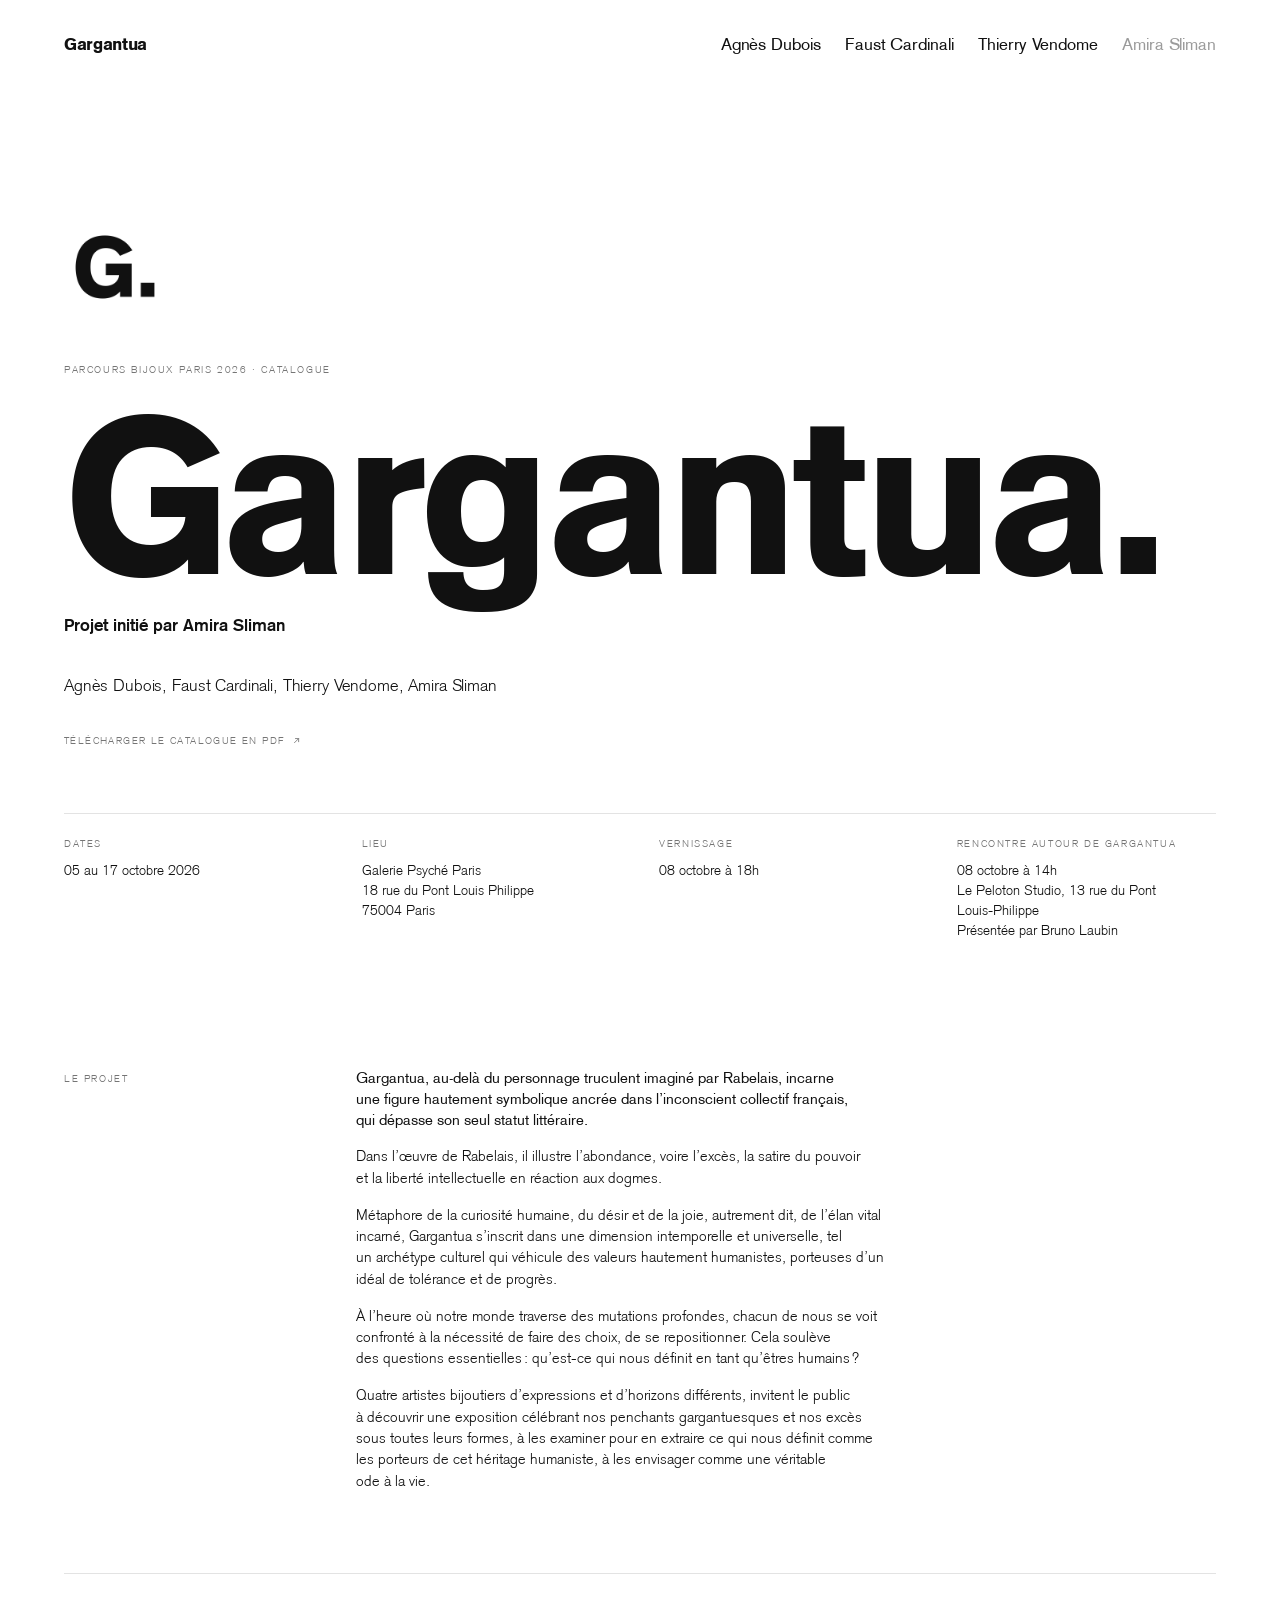
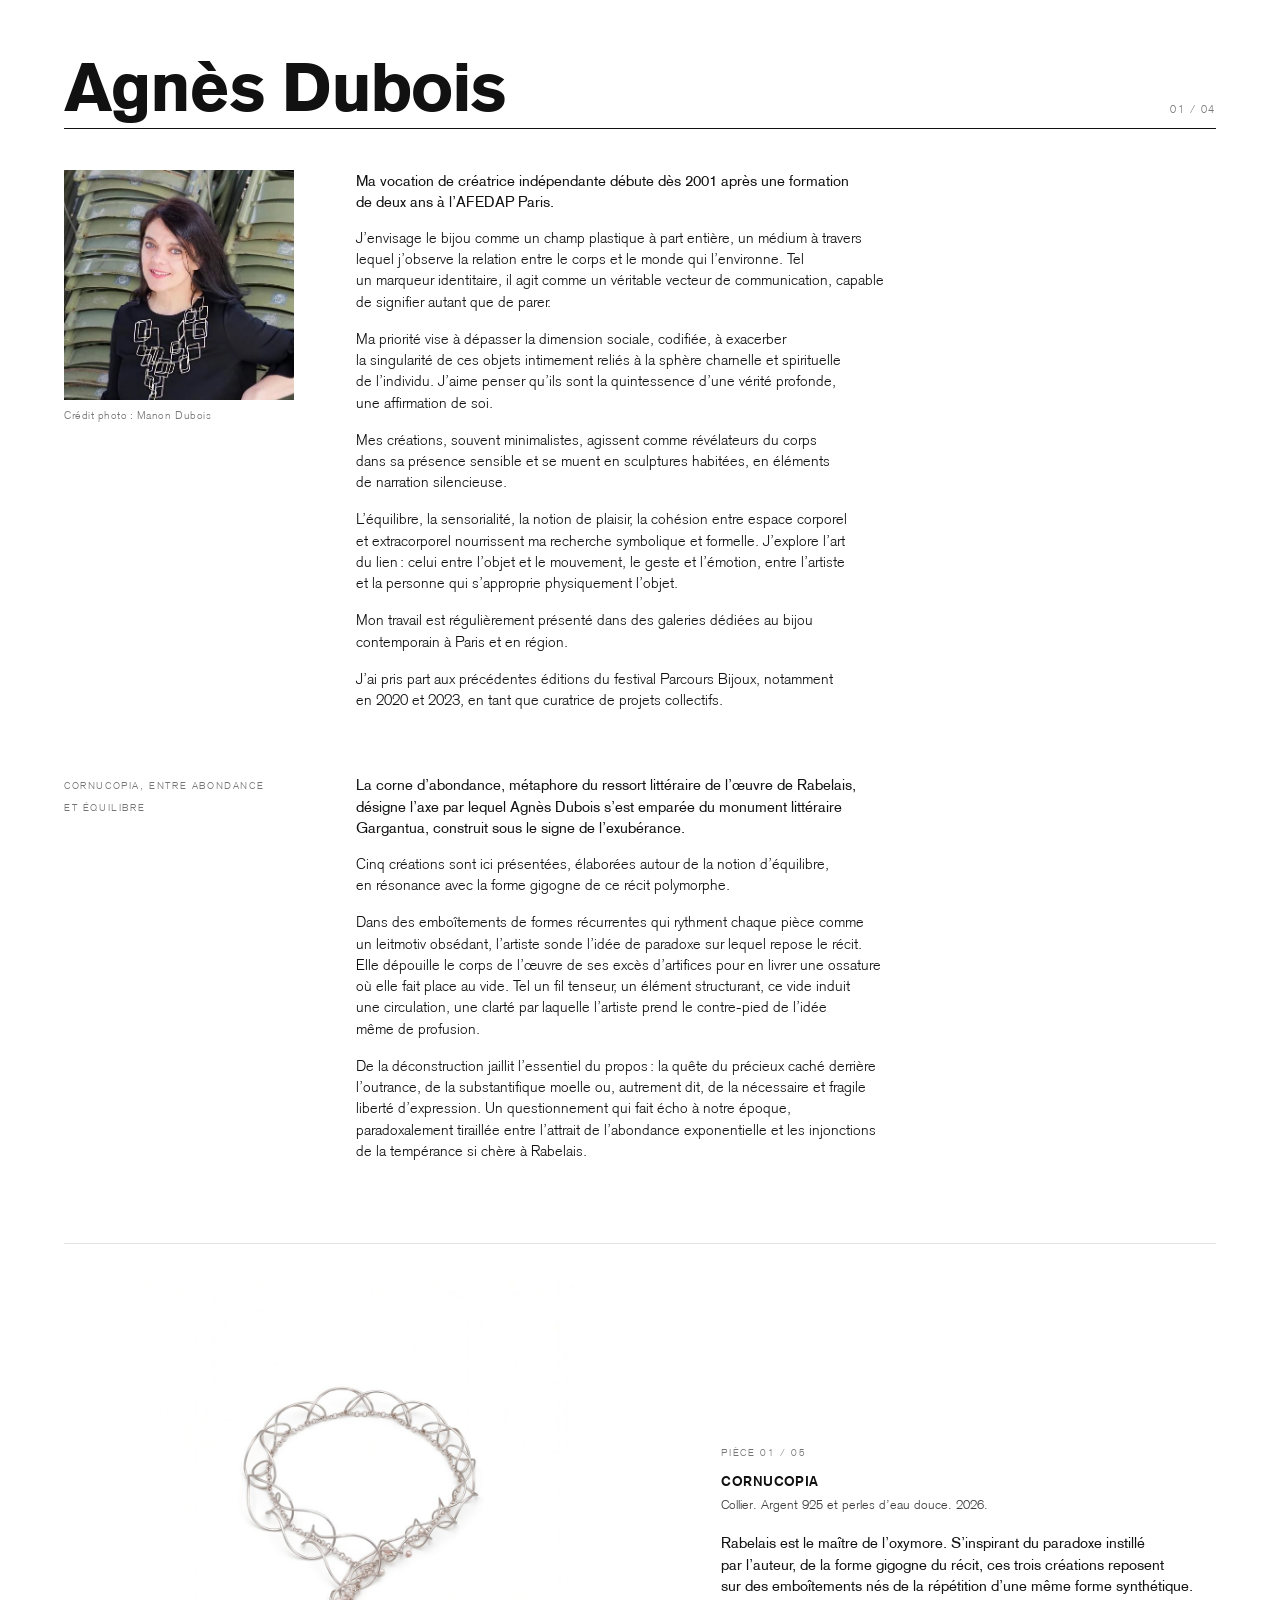
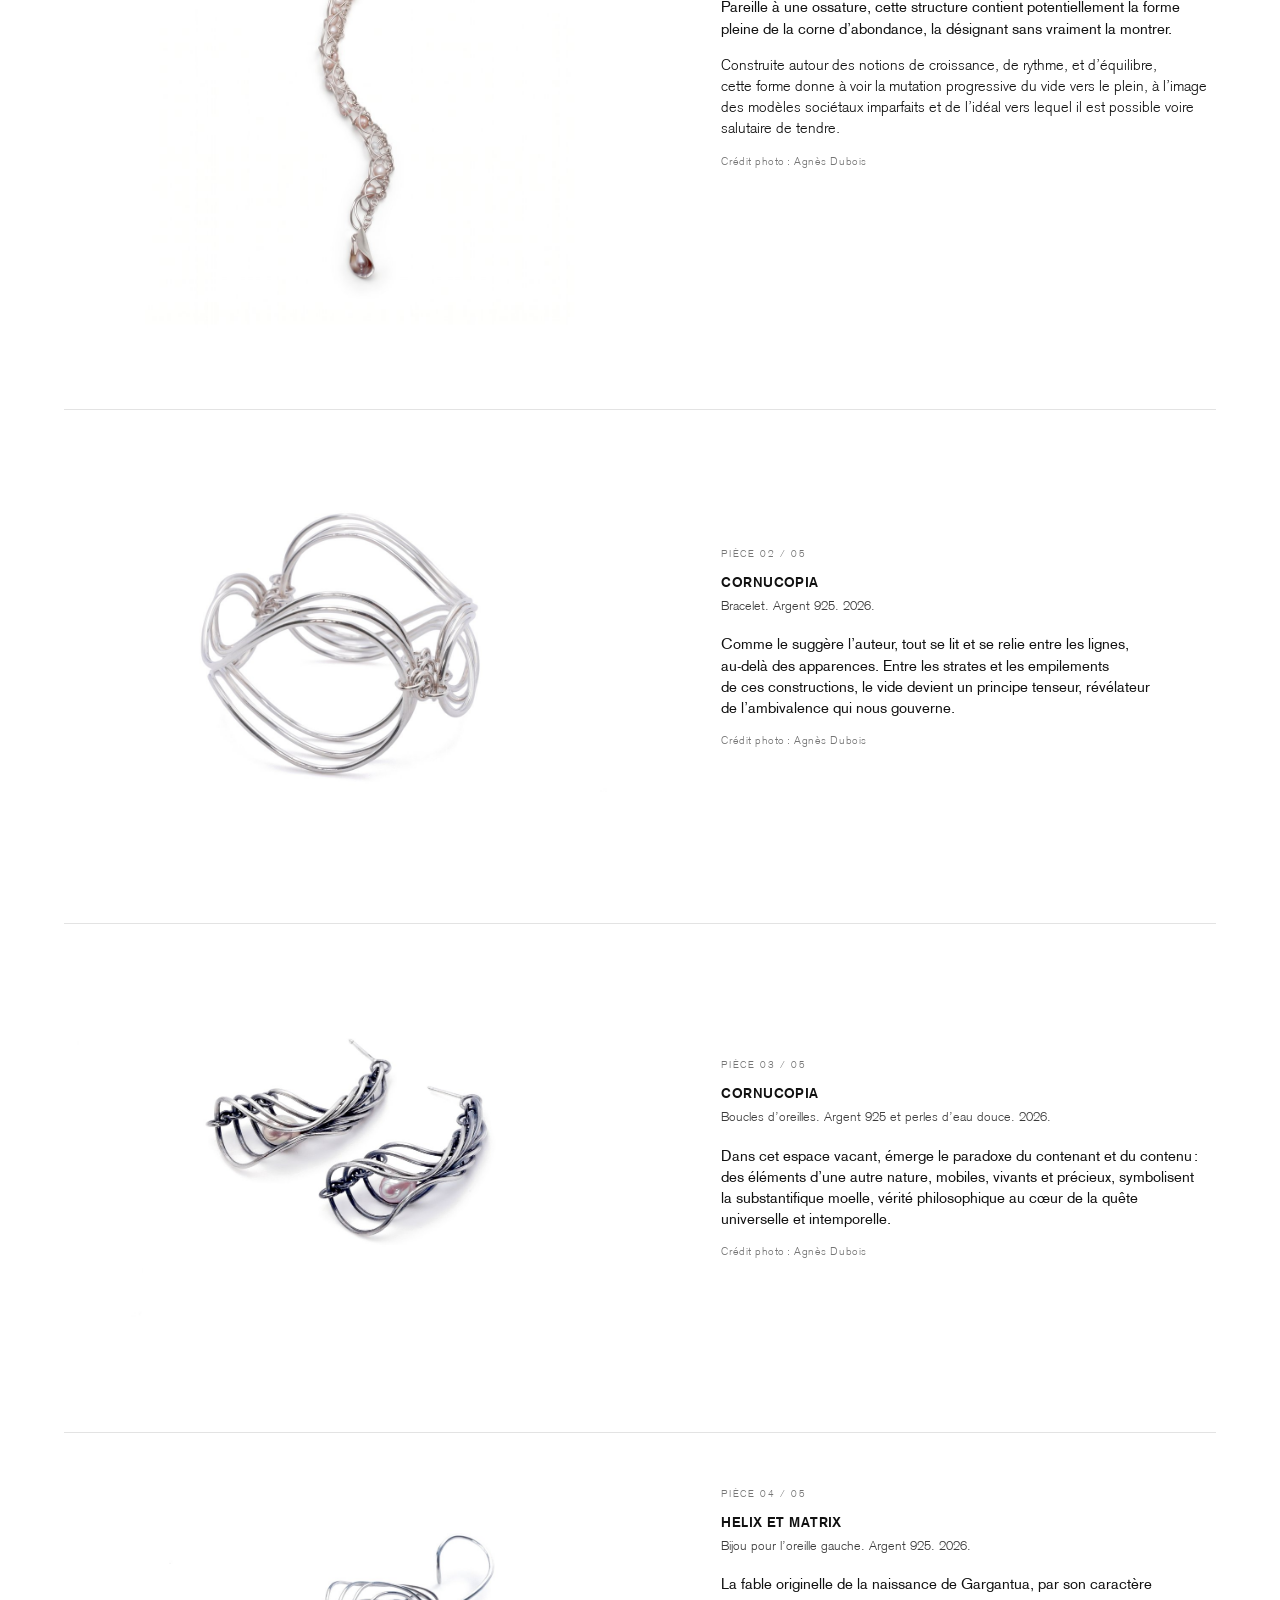
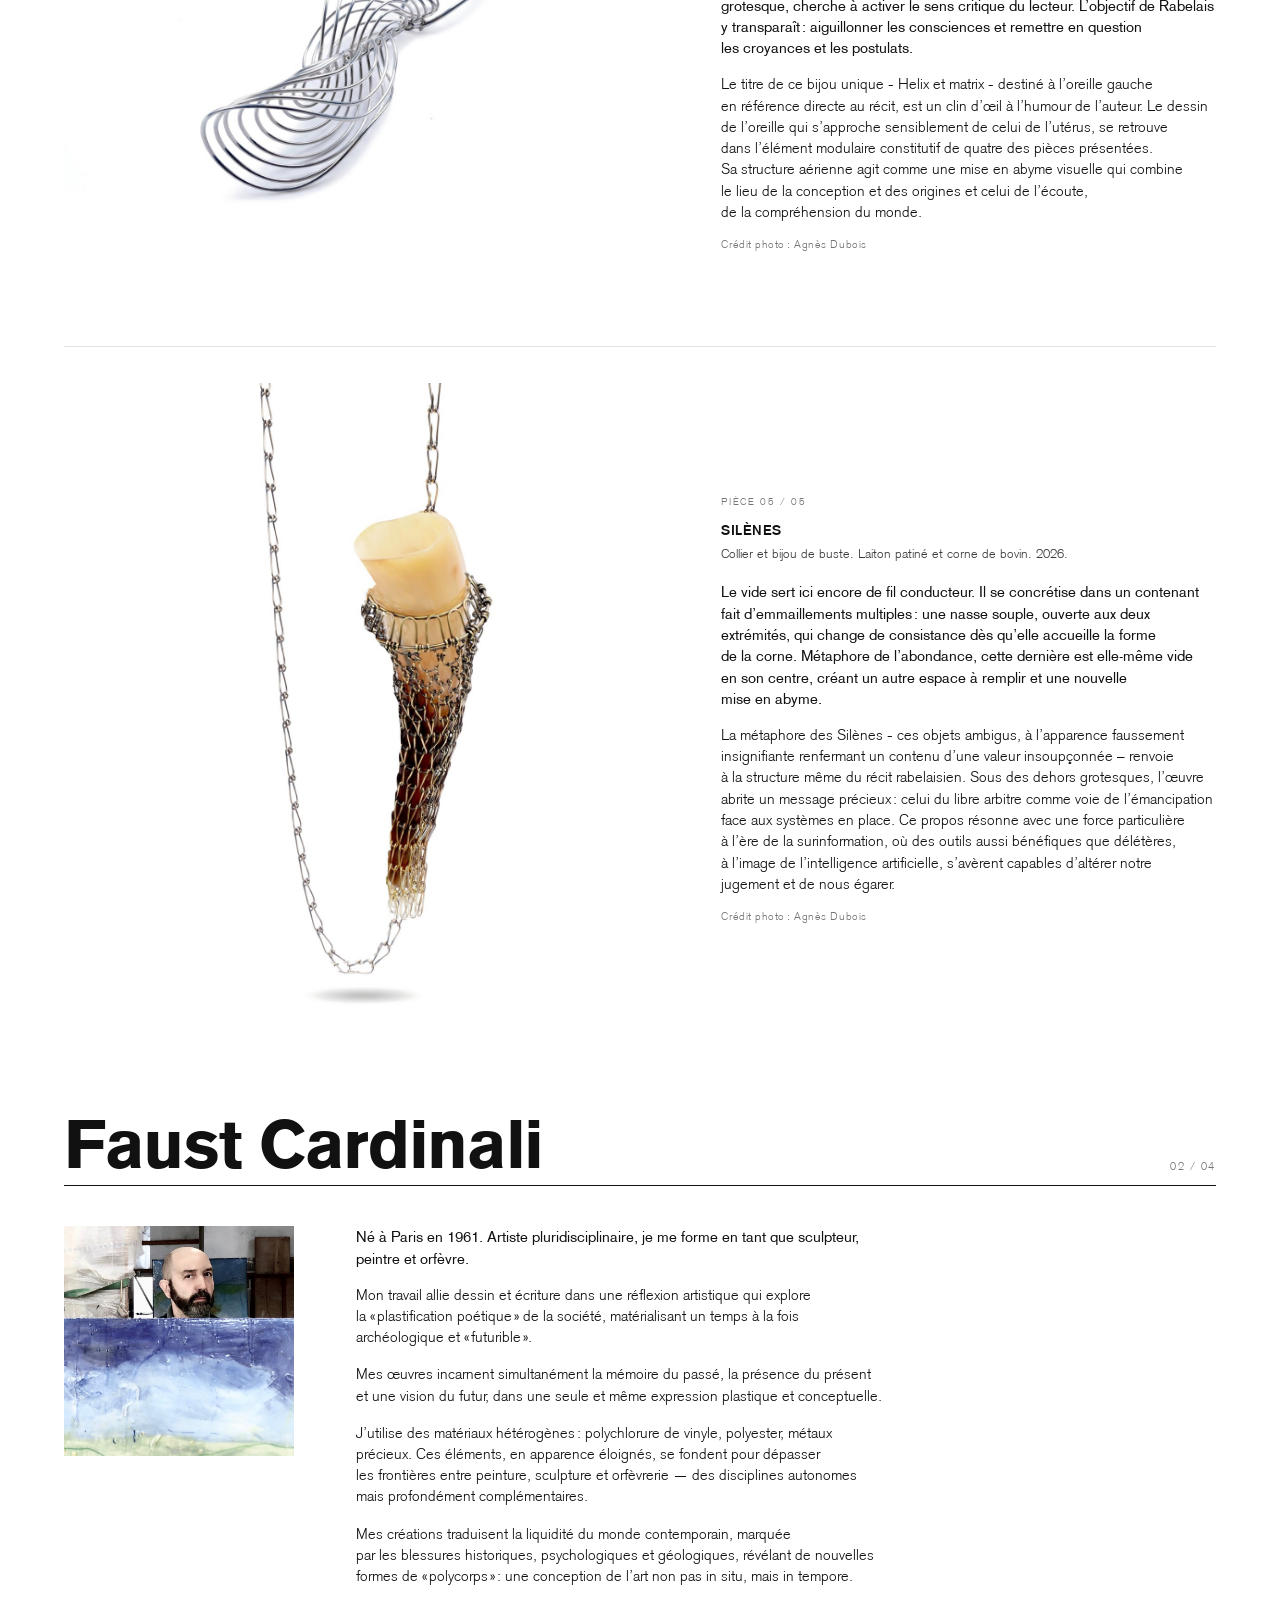
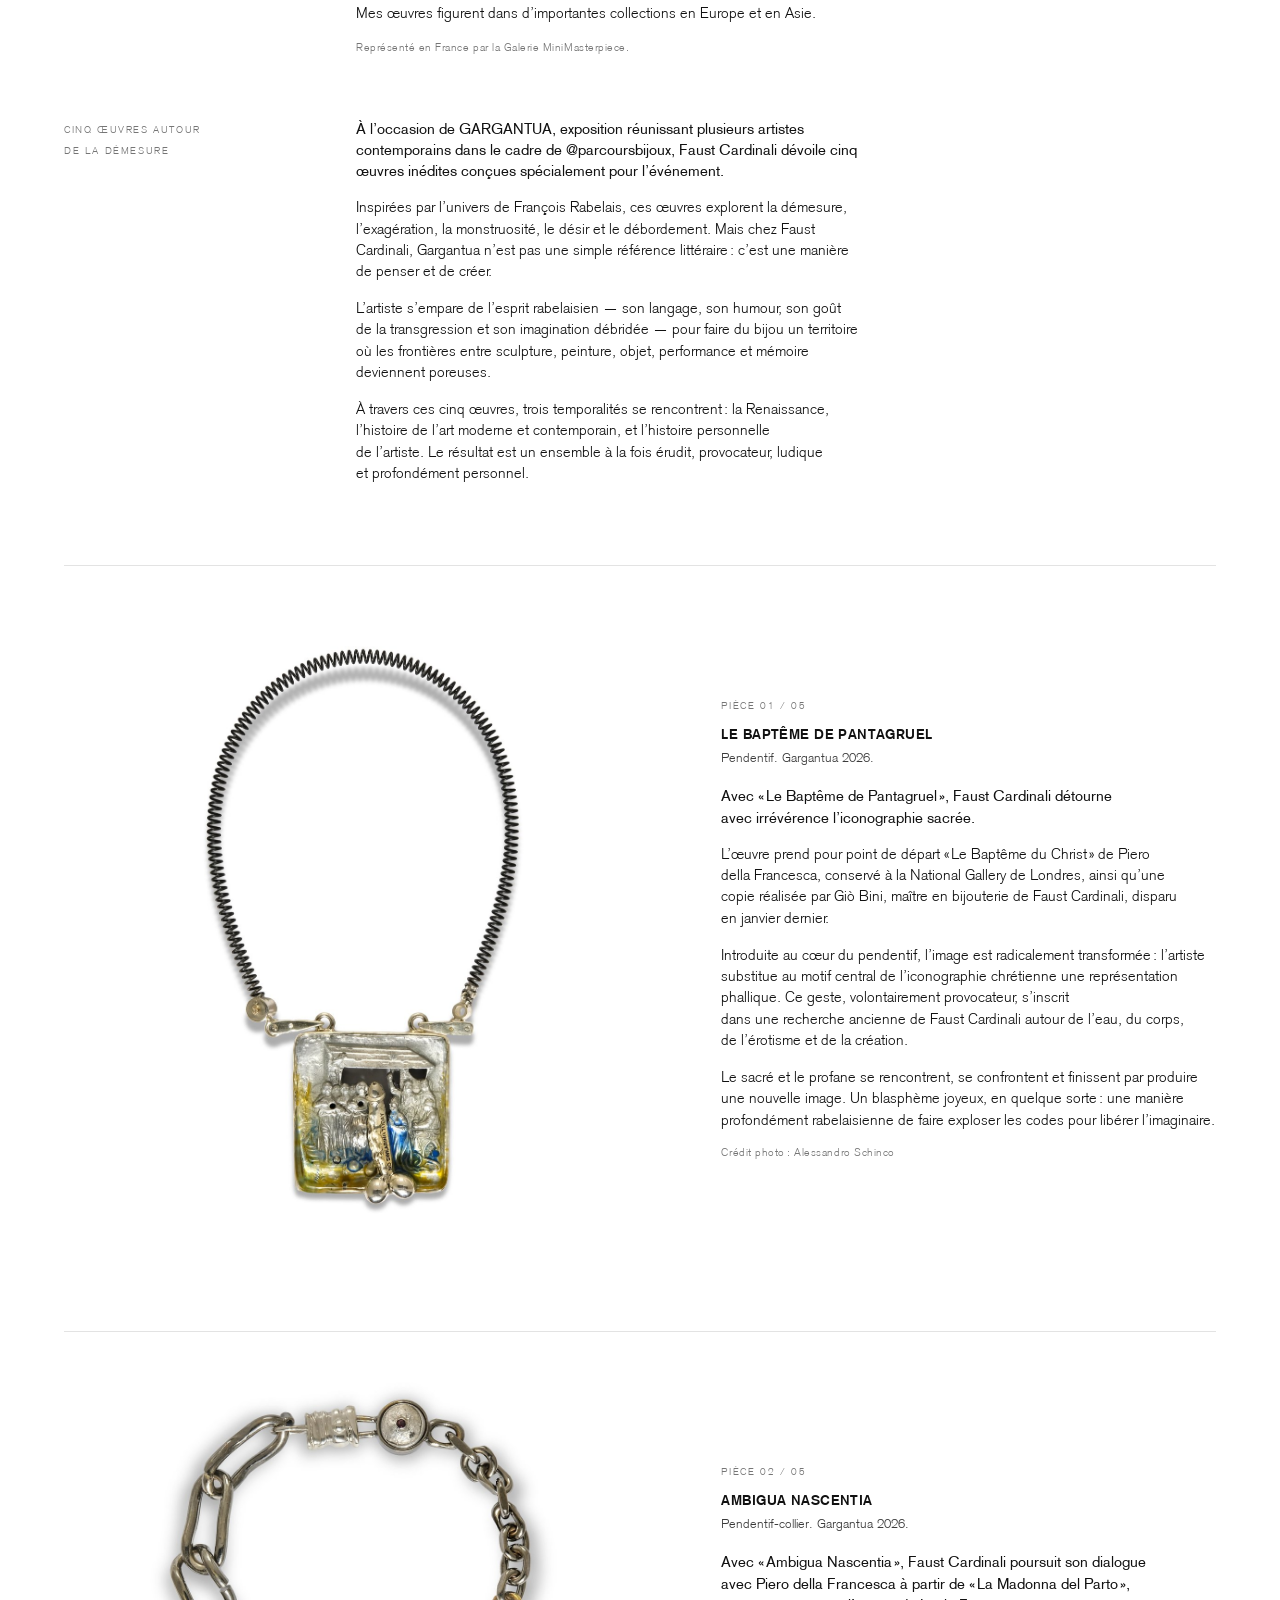
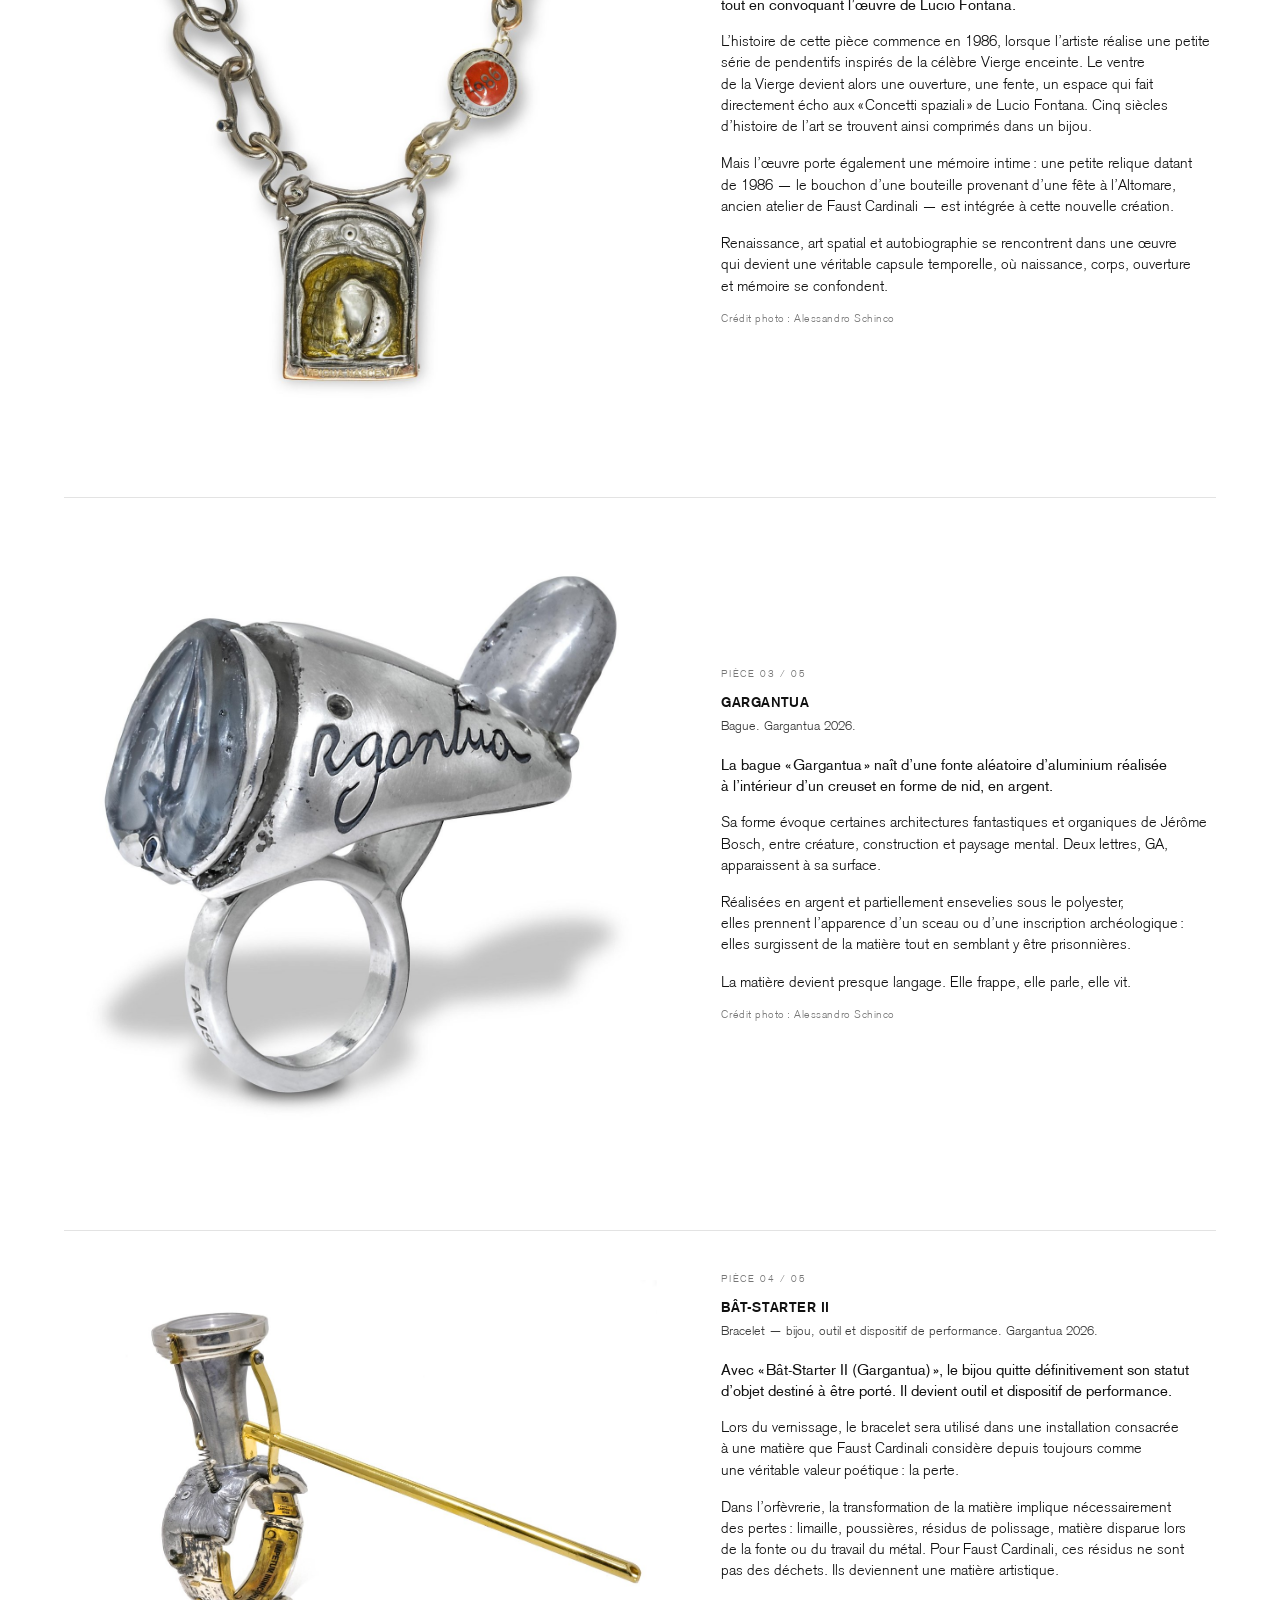
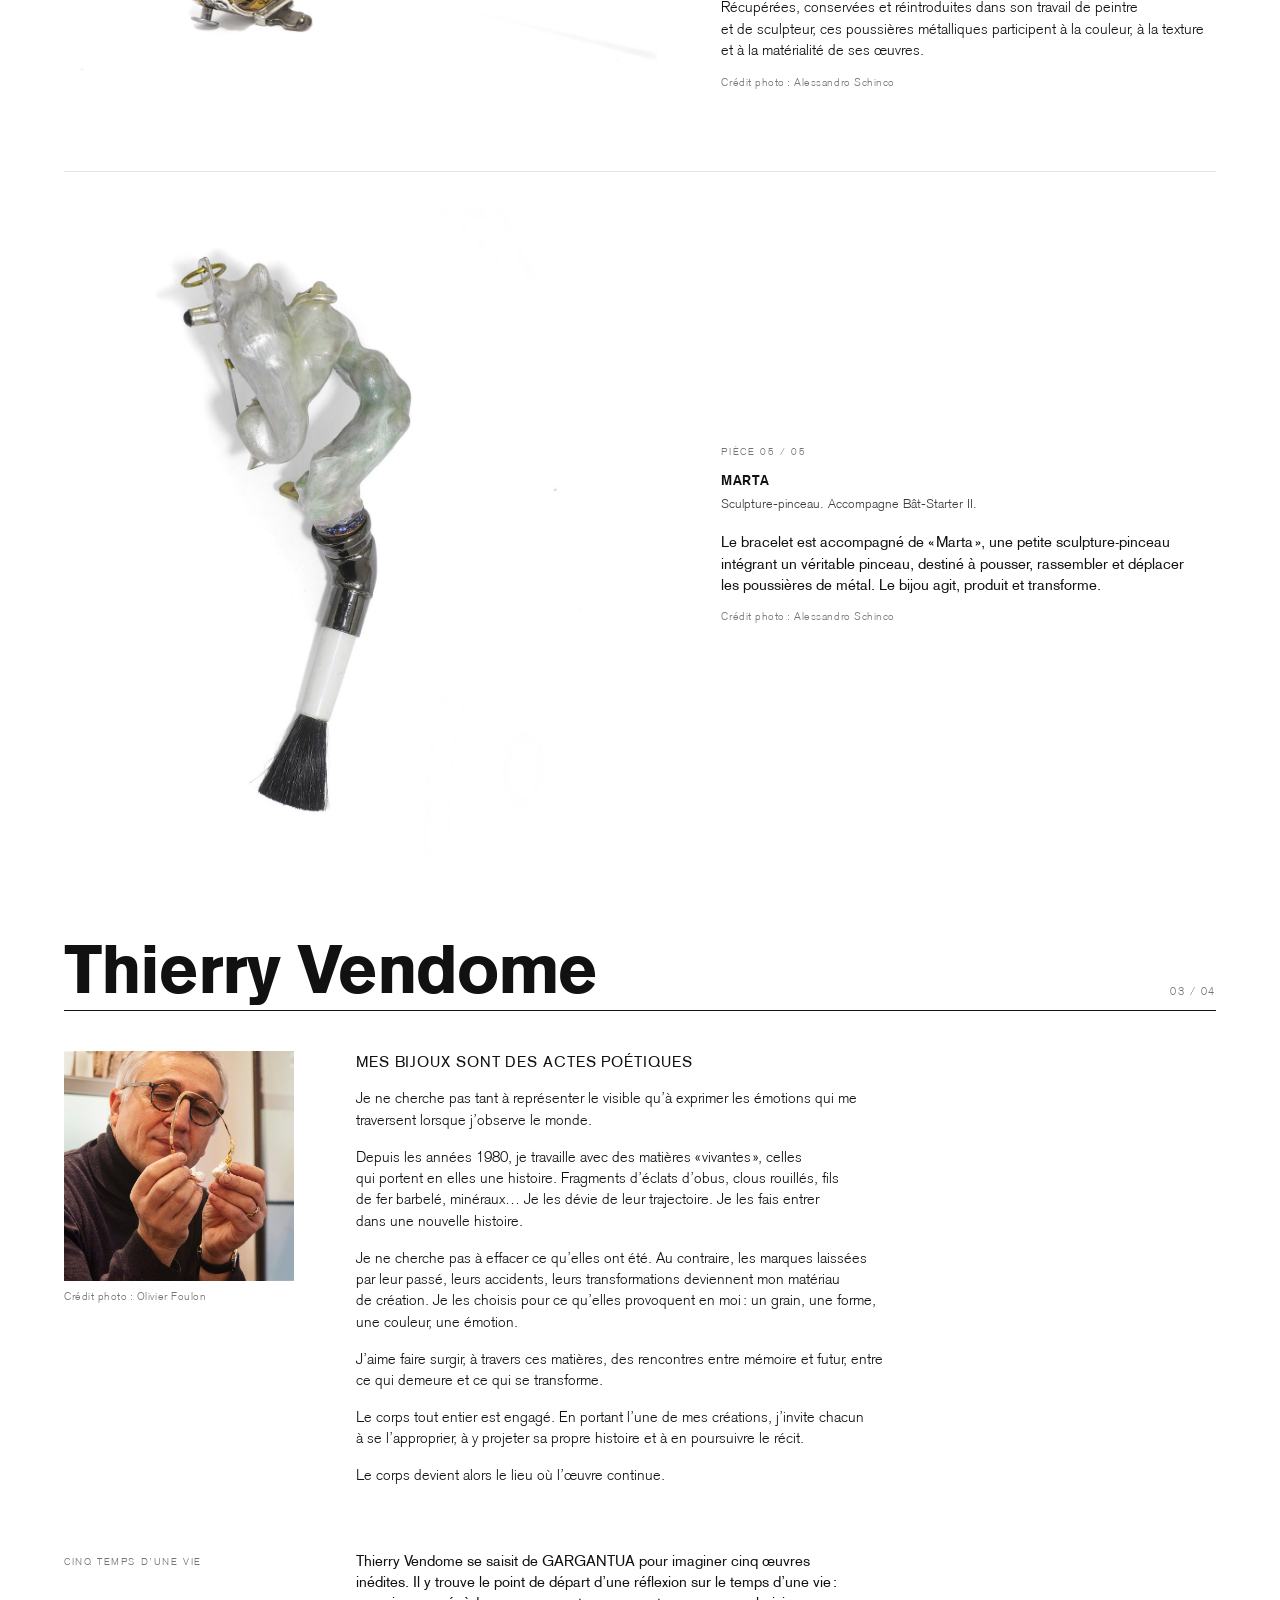
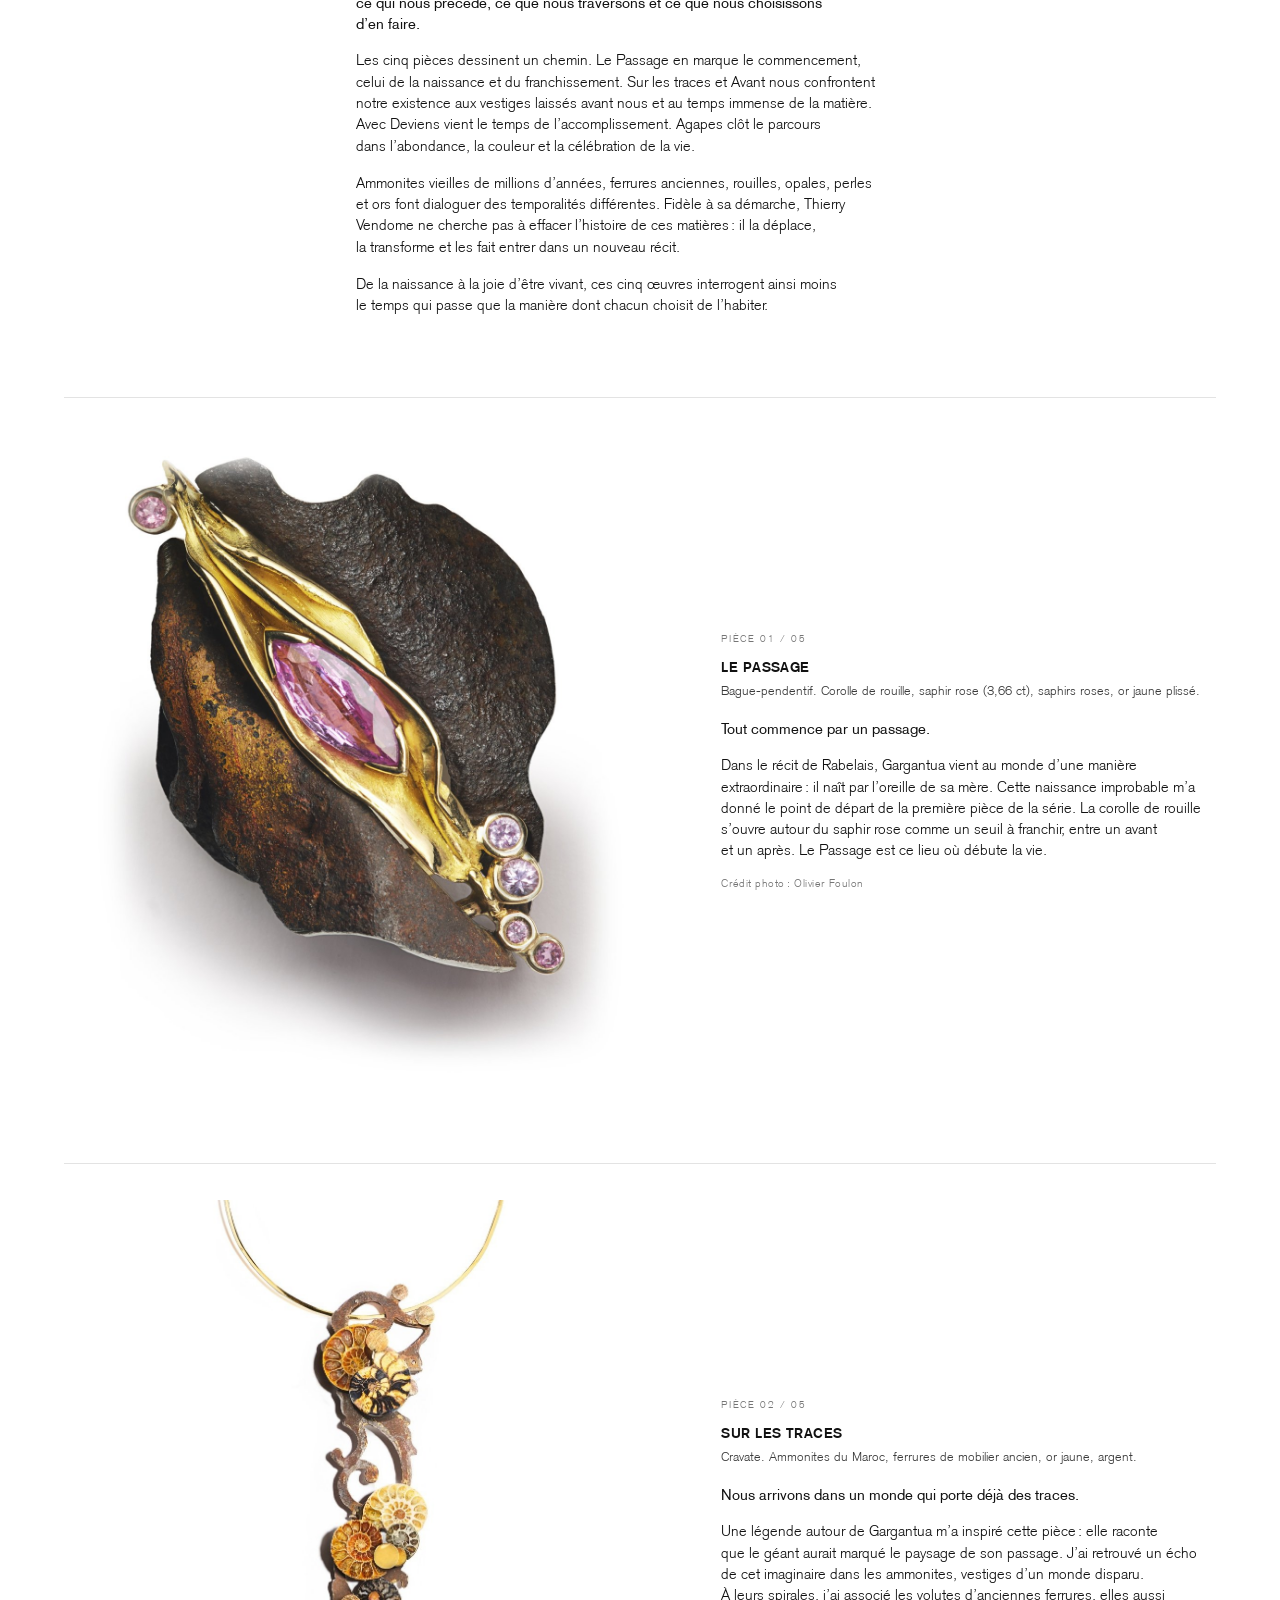
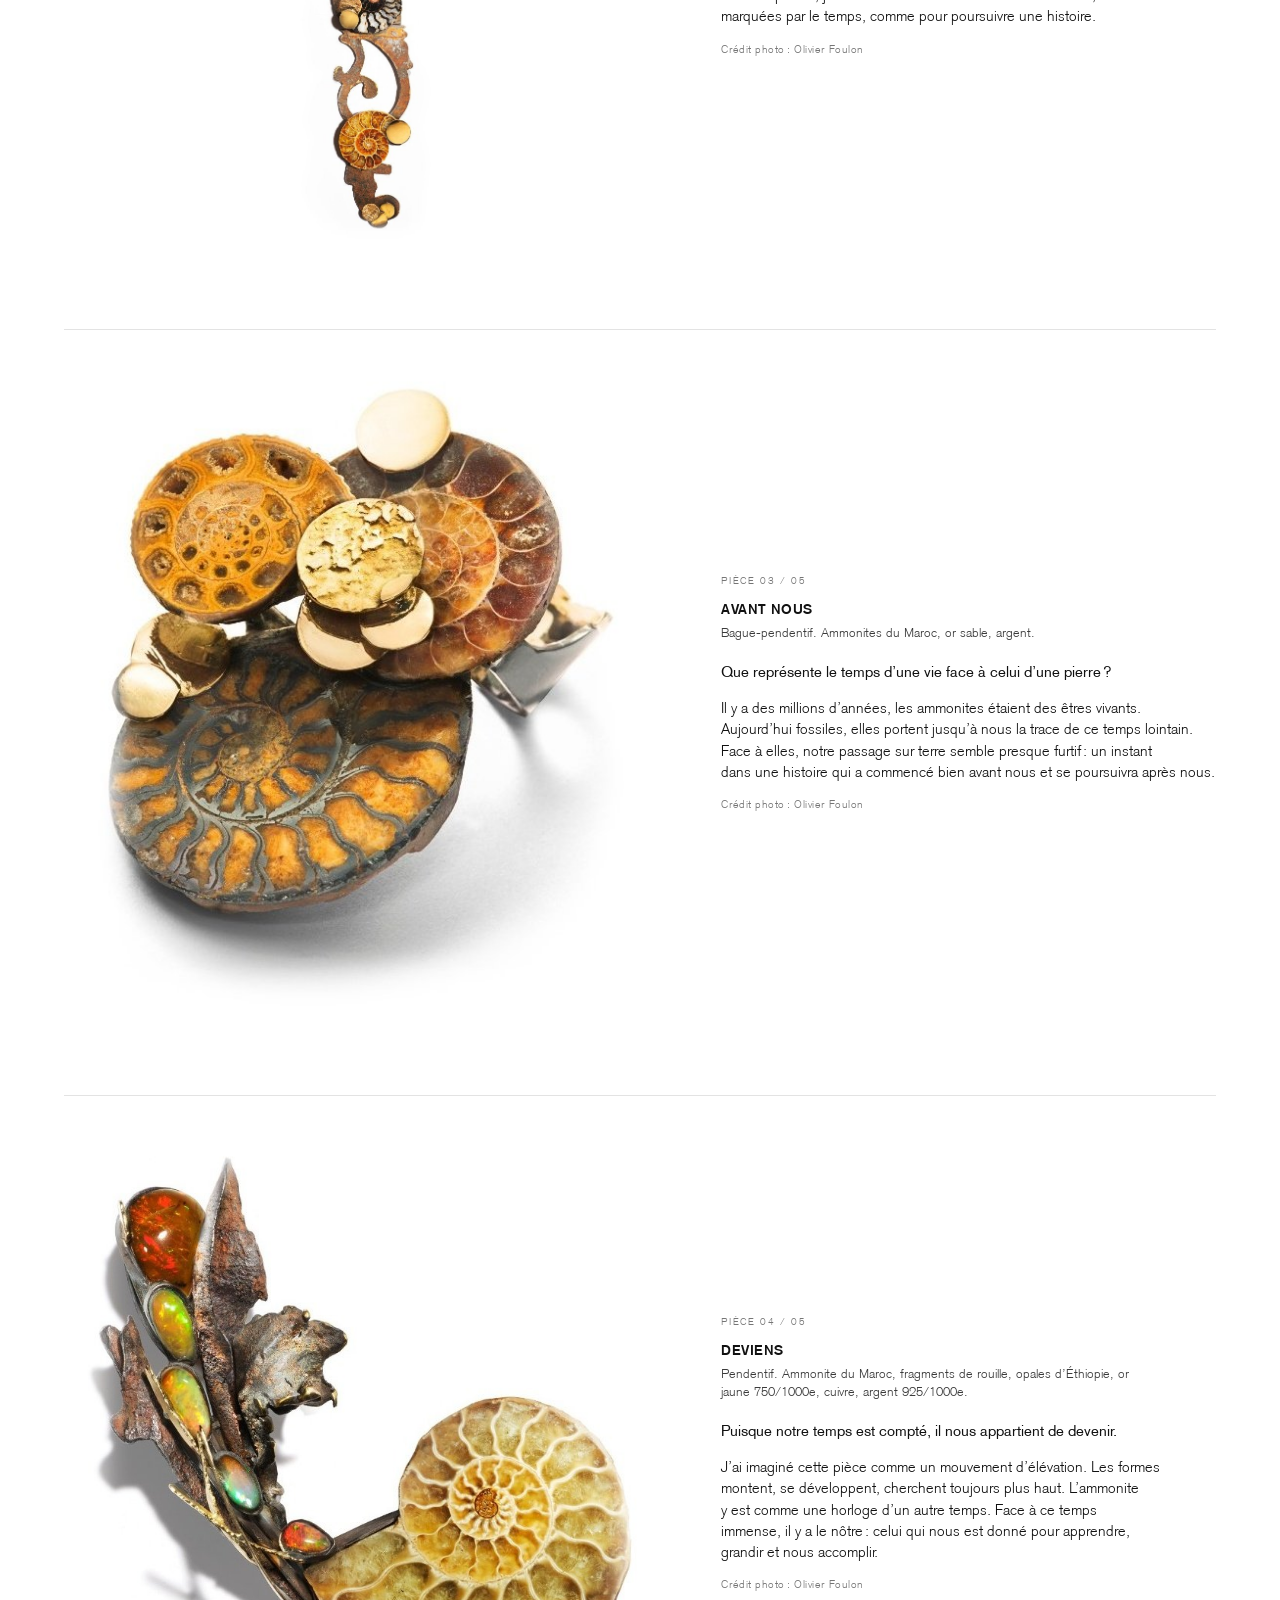
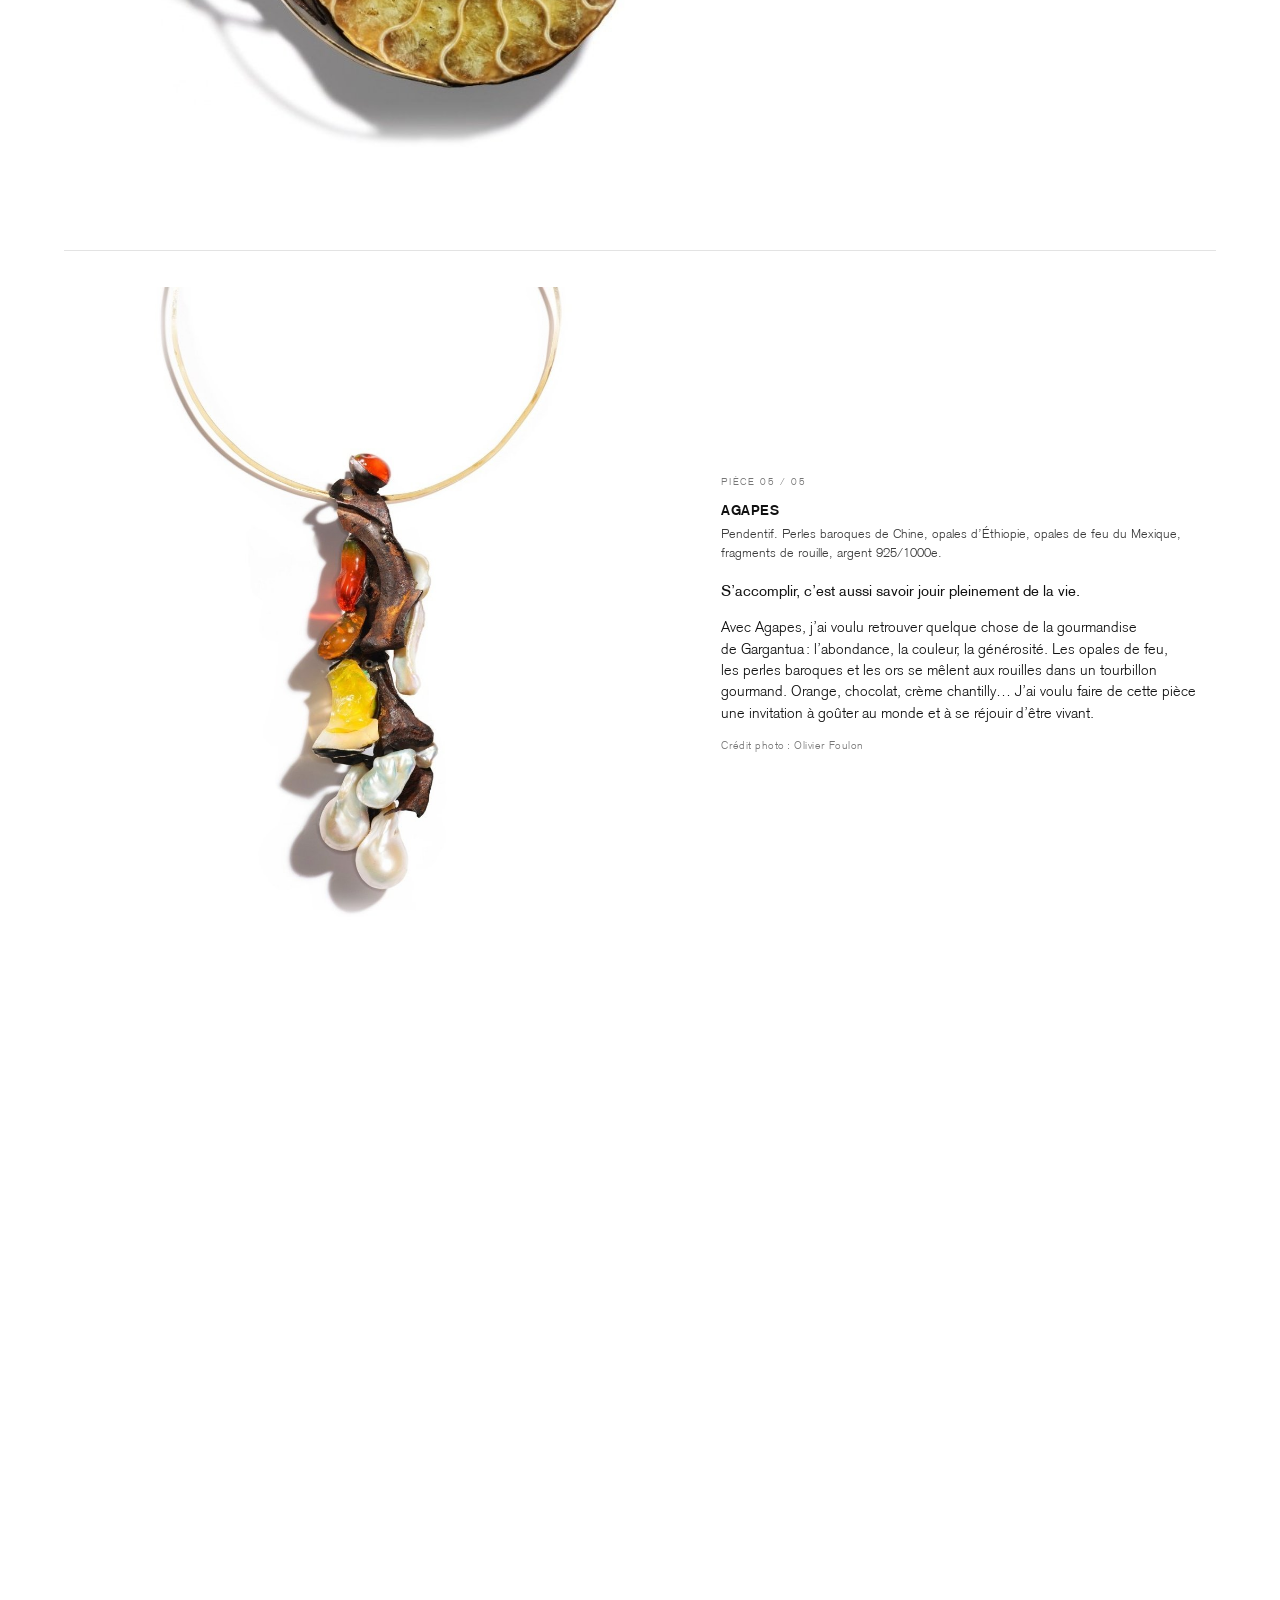
==== catalogue.html @ 9f418f47 "Catalogue en page web (catalogue.html), mêmes textes et pièces que le PDF Co-Authored-By: Claude Fab" ====
<!doctype html>
<html lang="fr">
<head>
<meta charset="utf-8">
<meta name="viewport" content="width=device-width,initial-scale=1,viewport-fit=cover">
<title>Gargantua · Catalogue</title>
<meta name="description" content="Gargantua. Une proposition pour le Parcours Bijoux 2026, projet initié par Amira Sliman. Agnès Dubois, Faust Cardinali, Thierry Vendome, Amira Sliman. Galerie Psyché Paris, 5 au 17 octobre 2026.">
<meta name="theme-color" content="#ffffff">
<meta property="og:type" content="website">
<meta property="og:title" content="Gargantua · Catalogue">
<meta property="og:description" content="Vous êtes invité(e)s. Agnès Dubois, Faust Cardinali, Thierry Vendome, Amira Sliman. Galerie Psyché Paris, 05 au 17 octobre 2026. Vernissage le 08 octobre à 18h.">
<meta property="og:locale" content="fr_FR">
<meta property="og:url" content="https://gargantua-paris.github.io/catalogue.html">
<meta property="og:image" content="https://gargantua-paris.github.io/images/affiche/affiche_gargantua.jpg?v=20260930">
<meta property="og:image:width" content="1080">
<meta property="og:image:height" content="1350">
<link rel="icon" type="image/png" sizes="32x32" href="favicon-32.png">
<link rel="icon" type="image/png" sizes="512x512" href="favicon-512.png">
<link rel="apple-touch-icon" href="favicon-180.png">
<link rel="stylesheet" href="style.css?v=20261001b">
<script type="application/ld+json">
{"@context":"https://schema.org","@type":"ExhibitionEvent","name":"Gargantua",
"description":"Exposition de bijou contemporain, Parcours Bijoux Paris 2026. Projet initié par Amira Sliman. Agnès Dubois, Faust Cardinali, Thierry Vendome, Amira Sliman.",
"startDate":"2026-10-05","endDate":"2026-10-17",
"eventStatus":"https://schema.org/EventScheduled","eventAttendanceMode":"https://schema.org/OfflineEventAttendanceMode",
"location":{"@type":"Place","name":"Galerie Psyché Paris","address":{"@type":"PostalAddress","streetAddress":"18 rue du Pont Louis Philippe","postalCode":"75004","addressLocality":"Paris","addressCountry":"FR"}},
"performer":[{"@type":"Person","name":"Agnès Dubois"},{"@type":"Person","name":"Faust Cardinali"},{"@type":"Person","name":"Thierry Vendome"},{"@type":"Person","name":"Amira Sliman"}],
"organizer":{"@type":"Organization","name":"d’un bijou à l’autre"},
"superEvent":{"@type":"Event","name":"Parcours Bijoux Paris 2026","startDate":"2026-10-01","endDate":"2026-10-31","url":"https://www.parcoursbijoux.com"},
"subEvent":[
 {"@type":"Event","name":"Vernissage de Gargantua","startDate":"2026-10-08T18:00:00+02:00","location":{"@type":"Place","name":"Galerie Psyché Paris","address":"18 rue du Pont Louis Philippe, 75004 Paris"}},
 {"@type":"Event","name":"Rencontre autour de Gargantua","startDate":"2026-10-08T14:00:00+02:00","location":{"@type":"Place","name":"Le Peloton Studio","address":"13 rue du Pont Louis-Philippe, 75004 Paris"}}]}
</script>
<style>
.oeuvre{display:grid;grid-template-columns:minmax(0,1fr);gap:22px;margin-top:clamp(56px,9vh,120px);padding-top:clamp(28px,4vh,48px);border-top:1px solid var(--line)}
.oeuvre .piece__im{align-items:center}.oeuvre .piece__im img{max-height:72vh}
.oeuvre__t h3{font-weight:700;font-size:clamp(14px,1.1vw,16px);letter-spacing:.03em;text-transform:uppercase;margin-top:10px}
.oeuvre__t .mat{margin-top:4px;color:var(--soft);font-size:clamp(13px,1vw,15px)}
.oeuvre__t .prose{margin-top:18px}.oeuvre__t .credit{margin-top:14px}
.pdf{display:inline-block;margin-top:clamp(26px,4vh,52px)}
@media(min-width:900px){.oeuvre{grid-template-columns:minmax(0,6fr) minmax(0,5fr);gap:clamp(32px,5vw,96px);align-items:center}}
</style>
</head>
<body>
<script>document.documentElement.classList.add('js')</script>

<header class="bar">
 <a class="bar__b" href="#top">Gargantua</a>
 <nav class="bar__n"><a href="#agnes-dubois"><span class="fn">Agnès </span>Dubois</a><a href="#faust-cardinali"><span class="fn">Faust </span>Cardinali</a><a href="#thierry-vendome"><span class="fn">Thierry </span>Vendome</a><a href="#amira-sliman"><span class="fn">Amira </span>Sliman</a></nav>
</header>
<div class="fil" aria-hidden="true">
 <a class="fil__b" href="#top">Gargantua</a>
 <nav class="fil__n"><a href="#agnes-dubois">Agnès Dubois</a><a href="#faust-cardinali">Faust Cardinali</a><a href="#thierry-vendome">Thierry Vendome</a><a href="#amira-sliman">Amira Sliman</a></nav>
</div>

<main>

<section class="hero pres" id="top">
 <img class="logo" src="favicon-512.png" width="512" height="512" alt="G." decoding="async">
 <p class="hero__k lbl">Parcours Bijoux Paris 2026 · Catalogue</p>
 <h1>Gargantua.</h1>
 <div class="hero__sub">
  <em>Projet initié par Amira Sliman</em>
 </div>
 <p class="noms"><a href="#agnes-dubois" style="white-space:nowrap">Agnès Dubois</a>, <a href="#faust-cardinali" style="white-space:nowrap">Faust Cardinali</a>, <a href="#thierry-vendome" style="white-space:nowrap">Thierry Vendome</a>, <a href="#amira-sliman" style="white-space:nowrap">Amira Sliman</a></p>
 <a class="k pdf" href="catalogue.pdf">Télécharger le catalogue en PDF <svg class="fl" viewBox="0 0 12 12" aria-hidden="true"><path d="M2.6 9.4 9.4 2.6M4.3 2.6h5.1v5.1"/></svg></a>

 <div class="meta">
  <div><span class="lbl">Dates</span><p>05 au 17 octobre 2026</p></div>
  <div><span class="lbl">Lieu</span><p>Galerie Psyché Paris<br>18 rue du Pont Louis Philippe<br>75004 Paris</p></div>
  <div><span class="lbl">Vernissage</span><p>08 octobre à 18h</p></div>
  <div><span class="lbl">Rencontre autour de Gargantua</span><p>08 octobre à 14h<br>Le Peloton Studio, 13 rue du Pont <span style="white-space:nowrap">Louis-Philippe</span><br>Présentée par Bruno Laubin</p></div>
 </div>
</section>

<section>
 <div class="split">
  <div><span class="lbl">Le projet</span></div>
  <div class="prose"><p>Gargantua, <span style="white-space:nowrap">au-delà</span> du personnage truculent imaginé par Rabelais, incarne une figure hautement symbolique ancrée dans l’inconscient collectif français, qui dépasse son seul statut littéraire.</p><p>Dans l’œuvre de Rabelais, il illustre l’abondance, voire l’excès, la satire du pouvoir et la liberté intellectuelle en réaction aux dogmes.</p><p>Métaphore de la curiosité humaine, du désir et de la joie, autrement dit, de l’élan vital incarné, Gargantua s’inscrit dans une dimension intemporelle et universelle, tel un archétype culturel qui véhicule des valeurs hautement humanistes, porteuses d’un idéal de tolérance et de progrès.</p><p>À l’heure où notre monde traverse des mutations profondes, chacun de nous se voit confronté à la nécessité de faire des choix, de se repositionner. Cela soulève des questions essentielles : qu’<span style="white-space:nowrap">est-ce</span> qui nous définit en tant qu’êtres humains ?</p><p>Quatre artistes bijoutiers d’expressions et d’horizons différents, invitent le public à découvrir une exposition célébrant nos penchants gargantuesques et nos excès sous toutes leurs formes, à les examiner pour en extraire ce qui nous définit comme les porteurs de cet héritage humaniste, à les envisager comme une véritable ode à la vie.</p></div>
 </div>
 <div class="rule"></div>
</section>


<section class="artiste" id="agnes-dubois">
 <div class="artiste__h"><h2>Agnès Dubois</h2><span>01 / 04</span></div>
 <div class="split cr">
  <div><figure class="pf"><img src="images/portraits/agnes-dubois.jpg" srcset="images/portraits/agnes-dubois.jpg 485w" style="--fp:50% 0%" sizes="(max-width:620px) calc(100vw - 40px), 230px" width="485" height="550" alt="Portrait de Agnès Dubois" loading="lazy" decoding="async"><figcaption><p class="credit">Crédit photo : Manon Dubois</p></figcaption></figure></div>
  <div class="prose"><p>Ma vocation de créatrice indépendante débute dès 2001 après une formation de deux ans à l’AFEDAP Paris.</p><p>J’envisage le bijou comme un champ plastique à part entière, un médium à travers lequel j’observe la relation entre le corps et le monde qui l’environne. Tel un marqueur identitaire, il agit comme un véritable vecteur de communication, capable de signifier autant que de parer.</p><p>Ma priorité vise à dépasser la dimension sociale, codifiée, à exacerber la singularité de ces objets intimement reliés à la sphère charnelle et spirituelle de l’individu. J’aime penser qu’ils sont la quintessence d’une vérité profonde, une affirmation de soi.</p><p>Mes créations, souvent minimalistes, agissent comme révélateurs du corps dans sa présence sensible et se muent en sculptures habitées, en éléments de narration silencieuse.</p><p>L’équilibre, la sensorialité, la notion de plaisir, la cohésion entre espace corporel et extracorporel nourrissent ma recherche symbolique et formelle. J’explore l’art du lien : celui entre l’objet et le mouvement, le geste et l’émotion, entre l’artiste et la personne qui s’approprie physiquement l’objet.</p><p>Mon travail est régulièrement présenté dans des galeries dédiées au bijou contemporain à Paris et en région.</p><p>J’ai pris part aux précédentes éditions du festival Parcours Bijoux, notamment en 2020 et 2023, en tant que curatrice de projets collectifs.</p></div>
 </div><div class="split"><div><span class="lbl">Cornucopia, entre abondance et équilibre</span></div><div class="prose"><p>La corne d’abondance, métaphore du ressort littéraire de l’œuvre de Rabelais, désigne l’axe par lequel Agnès Dubois s’est emparée du monument littéraire Gargantua, construit sous le signe de l’exubérance.</p><p>Cinq créations sont ici présentées, élaborées autour de la notion d’équilibre, en résonance avec la forme gigogne de ce récit polymorphe.</p><p>Dans des emboîtements de formes récurrentes qui rythment chaque pièce comme un leitmotiv obsédant, l’artiste sonde l’idée de paradoxe sur lequel repose le récit. Elle dépouille le corps de l’œuvre de ses excès d’artifices pour en livrer une ossature où elle fait place au vide. Tel un fil tenseur, un élément structurant, ce vide induit une circulation, une clarté par laquelle l’artiste prend le <span style="white-space:nowrap">contre-pied</span> de l’idée même de profusion.</p><p>De la déconstruction jaillit l’essentiel du propos : la quête du précieux caché derrière l’outrance, de la substantifique moelle ou, autrement dit, de la nécessaire et fragile liberté d’expression. Un questionnement qui fait écho à notre époque, paradoxalement tiraillée entre l’attrait de l’abondance exponentielle et les injonctions de la tempérance si chère à Rabelais.</p></div></div>
 <div class="oeuvre">
  <figure class="piece__im" role="button" tabindex="0" aria-label="Voir CORNUCOPIA en grand"
          data-full="images/catalogue/agnes-dubois_01.jpg" data-bg="#ffffff" data-titre="CORNUCOPIA" data-mat="Collier. Argent 925 et perles d’eau douce. 2026." data-cred="Crédit photo : Agnès Dubois" data-nom="Agnès Dubois">
   <img src="images/catalogue/agnes-dubois_01_m.jpg" width="934" height="1400" alt="CORNUCOPIA, Agnès Dubois" loading="lazy" decoding="async">
  </figure>
  <div class="oeuvre__t"><span class="lbl">Pièce 01 / 05</span><h3>CORNUCOPIA</h3><p class="mat">Collier. Argent 925 et perles d’eau douce. 2026.</p>
   <div class="prose"><p>Rabelais est le maître de l’oxymore. S’inspirant du paradoxe instillé par l’auteur, de la forme gigogne du récit, ces trois créations reposent sur des emboîtements nés de la répétition d’une même forme synthétique. Pareille à une ossature, cette structure contient potentiellement la forme pleine de la corne d’abondance, la désignant sans vraiment la montrer.</p><p>Construite autour des notions de croissance, de rythme, et d’équilibre, cette forme donne à voir la mutation progressive du vide vers le plein, à l’image des modèles sociétaux imparfaits et de l’idéal vers lequel il est possible voire salutaire de tendre.</p></div><p class="credit">Crédit photo : Agnès Dubois</p></div>
 </div>
 <div class="oeuvre">
  <figure class="piece__im" role="button" tabindex="0" aria-label="Voir CORNUCOPIA en grand"
          data-full="images/catalogue/agnes-dubois_02.jpg" data-bg="#ffffff" data-titre="CORNUCOPIA" data-mat="Bracelet. Argent 925. 2026." data-cred="Crédit photo : Agnès Dubois" data-nom="Agnès Dubois">
   <img src="images/catalogue/agnes-dubois_02_m.jpg" width="1400" height="934" alt="CORNUCOPIA, Agnès Dubois" loading="lazy" decoding="async">
  </figure>
  <div class="oeuvre__t"><span class="lbl">Pièce 02 / 05</span><h3>CORNUCOPIA</h3><p class="mat">Bracelet. Argent 925. 2026.</p>
   <div class="prose"><p>Comme le suggère l’auteur, tout se lit et se relie entre les lignes, <span style="white-space:nowrap">au-delà</span> des apparences. Entre les strates et les empilements de ces constructions, le vide devient un principe tenseur, révélateur de l’ambivalence qui nous gouverne.</p></div><p class="credit">Crédit photo : Agnès Dubois</p></div>
 </div>
 <div class="oeuvre">
  <figure class="piece__im" role="button" tabindex="0" aria-label="Voir CORNUCOPIA en grand"
          data-full="images/catalogue/agnes-dubois_03.jpg" data-bg="#ffffff" data-titre="CORNUCOPIA" data-mat="Boucles d’oreilles. Argent 925 et perles d’eau douce. 2026." data-cred="Crédit photo : Agnès Dubois" data-nom="Agnès Dubois">
   <img src="images/catalogue/agnes-dubois_03_m.jpg" width="1400" height="921" alt="CORNUCOPIA, Agnès Dubois" loading="lazy" decoding="async">
  </figure>
  <div class="oeuvre__t"><span class="lbl">Pièce 03 / 05</span><h3>CORNUCOPIA</h3><p class="mat">Boucles d’oreilles. Argent 925 et perles d’eau douce. 2026.</p>
   <div class="prose"><p>Dans cet espace vacant, émerge le paradoxe du contenant et du contenu : des éléments d’une autre nature, mobiles, vivants et précieux, symbolisent la substantifique moelle, vérité philosophique au cœur de la quête universelle et intemporelle.</p></div><p class="credit">Crédit photo : Agnès Dubois</p></div>
 </div>
 <div class="oeuvre">
  <figure class="piece__im" role="button" tabindex="0" aria-label="Voir HELIX ET MATRIX en grand"
          data-full="images/catalogue/agnes-dubois_04.jpg" data-bg="#ffffff" data-titre="HELIX ET MATRIX" data-mat="Bijou pour l’oreille gauche. Argent 925. 2026." data-cred="Crédit photo : Agnès Dubois" data-nom="Agnès Dubois">
   <img src="images/catalogue/agnes-dubois_04_m.jpg" width="1400" height="934" alt="HELIX ET MATRIX, Agnès Dubois" loading="lazy" decoding="async">
  </figure>
  <div class="oeuvre__t"><span class="lbl">Pièce 04 / 05</span><h3>HELIX ET MATRIX</h3><p class="mat">Bijou pour l’oreille gauche. Argent 925. 2026.</p>
   <div class="prose"><p>La fable originelle de la naissance de Gargantua, par son caractère grotesque, cherche à activer le sens critique du lecteur. L’objectif de Rabelais y transparaît : aiguillonner les consciences et remettre en question les croyances et les postulats.</p><p>Le titre de ce bijou unique - Helix et matrix - destiné à l’oreille gauche en référence directe au récit, est un clin d’œil à l’humour de l’auteur. Le dessin de l’oreille qui s’approche sensiblement de celui de l’utérus, se retrouve dans l’élément modulaire constitutif de quatre des pièces présentées. Sa structure aérienne agit comme une mise en abyme visuelle qui combine le lieu de la conception et des origines et celui de l’écoute, de la compréhension du monde.</p></div><p class="credit">Crédit photo : Agnès Dubois</p></div>
 </div>
 <div class="oeuvre">
  <figure class="piece__im" role="button" tabindex="0" aria-label="Voir SILÈNES en grand"
          data-full="images/catalogue/agnes-dubois_05.jpg" data-bg="#ffffff" data-titre="SILÈNES" data-mat="Collier et bijou de buste. Laiton patiné et corne de bovin. 2026." data-cred="Crédit photo : Agnès Dubois" data-nom="Agnès Dubois">
   <img src="images/catalogue/agnes-dubois_05_m.jpg" width="694" height="1400" alt="SILÈNES, Agnès Dubois" loading="lazy" decoding="async">
  </figure>
  <div class="oeuvre__t"><span class="lbl">Pièce 05 / 05</span><h3>SILÈNES</h3><p class="mat">Collier et bijou de buste. Laiton patiné et corne de bovin. 2026.</p>
   <div class="prose"><p>Le vide sert ici encore de fil conducteur. Il se concrétise dans un contenant fait d’emmaillements multiples : une nasse souple, ouverte aux deux extrémités, qui change de consistance dès qu’elle accueille la forme de la corne. Métaphore de l’abondance, cette dernière est <span style="white-space:nowrap">elle-même</span> vide en son centre, créant un autre espace à remplir et une nouvelle mise en abyme.</p><p>La métaphore des Silènes - ces objets ambigus, à l’apparence faussement insignifiante renfermant un contenu d’une valeur insoupçonnée – renvoie à la structure même du récit rabelaisien. Sous des dehors grotesques, l’œuvre abrite un message précieux : celui du libre arbitre comme voie de l’émancipation face aux systèmes en place. Ce propos résonne avec une force particulière à l’ère de la surinformation, où des outils aussi bénéfiques que délétères, à l’image de l’intelligence artificielle, s’avèrent capables d’altérer notre jugement et de nous égarer.</p></div><p class="credit">Crédit photo : Agnès Dubois</p></div>
 </div>
</section>
<section class="artiste" id="faust-cardinali">
 <div class="artiste__h"><h2>Faust Cardinali</h2><span>02 / 04</span></div>
 <div class="split cr">
  <div><figure class="pf"><img src="images/portraits/faust-cardinali.jpg" srcset="images/portraits/faust-cardinali.jpg 820w, images/portraits/faust_cardinali.jpg 1080w" style="--fp:50% 50%" sizes="(max-width:620px) calc(100vw - 40px), 230px" width="820" height="820" alt="Portrait de Faust Cardinali" loading="lazy" decoding="async"></figure></div>
  <div class="prose"><p>Né à Paris en 1961. Artiste pluridisciplinaire, je me forme en tant que sculpteur, peintre et orfèvre.</p><p>Mon travail allie dessin et écriture dans une réflexion artistique qui explore la « plastification poétique » de la société, matérialisant un temps à la fois archéologique et « futurible ».</p><p>Mes œuvres incarnent simultanément la mémoire du passé, la présence du présent et une vision du futur, dans une seule et même expression plastique et conceptuelle.</p><p>J’utilise des matériaux hétérogènes : polychlorure de vinyle, polyester, métaux précieux. Ces éléments, en apparence éloignés, se fondent pour dépasser les frontières entre peinture, sculpture et orfèvrerie — des disciplines autonomes mais profondément complémentaires.</p><p>Mes créations traduisent la liquidité du monde contemporain, marquée par les blessures historiques, psychologiques et géologiques, révélant de nouvelles formes de « polycorps » : une conception de l’art non pas in situ, mais in tempore.</p><p>Mes œuvres figurent dans d’importantes collections en Europe et en Asie.</p><p class="credit" style="margin-top:16px">Représenté en France par la Galerie MiniMasterpiece.</p></div>
 </div><div class="split"><div><span class="lbl">Cinq œuvres autour de la démesure</span></div><div class="prose"><p>À l’occasion de GARGANTUA, exposition réunissant plusieurs artistes contemporains dans le cadre de @parcoursbijoux, Faust Cardinali dévoile cinq œuvres inédites conçues spécialement pour l’événement.</p><p>Inspirées par l’univers de François Rabelais, ces œuvres explorent la démesure, l’exagération, la monstruosité, le désir et le débordement. Mais chez Faust Cardinali, Gargantua n’est pas une simple référence littéraire : c’est une manière de penser et de créer.</p><p>L’artiste s’empare de l’esprit rabelaisien — son langage, son humour, son goût de la transgression et son imagination débridée — pour faire du bijou un territoire où les frontières entre sculpture, peinture, objet, performance et mémoire deviennent poreuses.</p><p>À travers ces cinq œuvres, trois temporalités se rencontrent : la Renaissance, l’histoire de l’art moderne et contemporain, et l’histoire personnelle de l’artiste. Le résultat est un ensemble à la fois érudit, provocateur, ludique et profondément personnel.</p></div></div>
 <div class="oeuvre">
  <figure class="piece__im" role="button" tabindex="0" aria-label="Voir LE BAPTÊME DE PANTAGRUEL en grand"
          data-full="images/catalogue/faust-cardinali_01.jpg" data-bg="#ffffff" data-titre="LE BAPTÊME DE PANTAGRUEL" data-mat="Pendentif. Gargantua 2026." data-cred="Crédit photo : Alessandro Schinco" data-nom="Faust Cardinali">
   <img src="images/catalogue/faust-cardinali_01_m.jpg" width="933" height="1400" alt="LE BAPTÊME DE PANTAGRUEL, Faust Cardinali" loading="lazy" decoding="async">
  </figure>
  <div class="oeuvre__t"><span class="lbl">Pièce 01 / 05</span><h3>LE BAPTÊME DE PANTAGRUEL</h3><p class="mat">Pendentif. Gargantua 2026.</p>
   <div class="prose"><p>Avec « Le Baptême de Pantagruel », Faust Cardinali détourne avec irrévérence l’iconographie sacrée.</p><p>L’œuvre prend pour point de départ « Le Baptême du Christ » de Piero della Francesca, conservé à la National Gallery de Londres, ainsi qu’une copie réalisée par Giò Bini, maître en bijouterie de Faust Cardinali, disparu en janvier dernier.</p><p>Introduite au cœur du pendentif, l’image est radicalement transformée : l’artiste substitue au motif central de l’iconographie chrétienne une représentation phallique. Ce geste, volontairement provocateur, s’inscrit dans une recherche ancienne de Faust Cardinali autour de l’eau, du corps, de l’érotisme et de la création.</p><p>Le sacré et le profane se rencontrent, se confrontent et finissent par produire une nouvelle image. Un blasphème joyeux, en quelque sorte : une manière profondément rabelaisienne de faire exploser les codes pour libérer l’imaginaire.</p></div><p class="credit">Crédit photo : Alessandro Schinco</p></div>
 </div>
 <div class="oeuvre">
  <figure class="piece__im" role="button" tabindex="0" aria-label="Voir AMBIGUA NASCENTIA en grand"
          data-full="images/catalogue/faust-cardinali_02.jpg" data-bg="#ffffff" data-titre="AMBIGUA NASCENTIA" data-mat="Pendentif-collier. Gargantua 2026." data-cred="Crédit photo : Alessandro Schinco" data-nom="Faust Cardinali">
   <img src="images/catalogue/faust-cardinali_02_m.jpg" width="958" height="1400" alt="AMBIGUA NASCENTIA, Faust Cardinali" loading="lazy" decoding="async">
  </figure>
  <div class="oeuvre__t"><span class="lbl">Pièce 02 / 05</span><h3>AMBIGUA NASCENTIA</h3><p class="mat"><span style="white-space:nowrap">Pendentif-collier</span>. Gargantua 2026.</p>
   <div class="prose"><p>Avec « Ambigua Nascentia », Faust Cardinali poursuit son dialogue avec Piero della Francesca à partir de « La Madonna del Parto », tout en convoquant l’œuvre de Lucio Fontana.</p><p>L’histoire de cette pièce commence en 1986, lorsque l’artiste réalise une petite série de pendentifs inspirés de la célèbre Vierge enceinte. Le ventre de la Vierge devient alors une ouverture, une fente, un espace qui fait directement écho aux « Concetti spaziali » de Lucio Fontana. Cinq siècles d’histoire de l’art se trouvent ainsi comprimés dans un bijou.</p><p>Mais l’œuvre porte également une mémoire intime : une petite relique datant de 1986 — le bouchon d’une bouteille provenant d’une fête à l’Altomare, ancien atelier de Faust Cardinali — est intégrée à cette nouvelle création.</p><p>Renaissance, art spatial et autobiographie se rencontrent dans une œuvre qui devient une véritable capsule temporelle, où naissance, corps, ouverture et mémoire se confondent.</p></div><p class="credit">Crédit photo : Alessandro Schinco</p></div>
 </div>
 <div class="oeuvre">
  <figure class="piece__im" role="button" tabindex="0" aria-label="Voir GARGANTUA en grand"
          data-full="images/catalogue/faust-cardinali_03.jpg" data-bg="#ffffff" data-titre="GARGANTUA" data-mat="Bague. Gargantua 2026." data-cred="Crédit photo : Alessandro Schinco" data-nom="Faust Cardinali">
   <img src="images/catalogue/faust-cardinali_03_m.jpg" width="1352" height="1400" alt="GARGANTUA, Faust Cardinali" loading="lazy" decoding="async">
  </figure>
  <div class="oeuvre__t"><span class="lbl">Pièce 03 / 05</span><h3>GARGANTUA</h3><p class="mat">Bague. Gargantua 2026.</p>
   <div class="prose"><p>La bague « Gargantua » naît d’une fonte aléatoire d’aluminium réalisée à l’intérieur d’un creuset en forme de nid, en argent.</p><p>Sa forme évoque certaines architectures fantastiques et organiques de Jérôme Bosch, entre créature, construction et paysage mental. Deux lettres, GA, apparaissent à sa surface.</p><p>Réalisées en argent et partiellement ensevelies sous le polyester, elles prennent l’apparence d’un sceau ou d’une inscription archéologique : elles surgissent de la matière tout en semblant y être prisonnières.</p><p>La matière devient presque langage. Elle frappe, elle parle, elle vit.</p></div><p class="credit">Crédit photo : Alessandro Schinco</p></div>
 </div>
 <div class="oeuvre">
  <figure class="piece__im" role="button" tabindex="0" aria-label="Voir BÂT-STARTER II en grand"
          data-full="images/catalogue/faust-cardinali_04.jpg" data-bg="#ffffff" data-titre="BÂT-STARTER II" data-mat="Bracelet — bijou, outil et dispositif de performance. Gargantua 2026." data-cred="Crédit photo : Alessandro Schinco" data-nom="Faust Cardinali">
   <img src="images/catalogue/faust-cardinali_04_m.jpg" width="1400" height="933" alt="BÂT-STARTER II, Faust Cardinali" loading="lazy" decoding="async">
  </figure>
  <div class="oeuvre__t"><span class="lbl">Pièce 04 / 05</span><h3><span style="white-space:nowrap">BÂT-STARTER</span> II</h3><p class="mat">Bracelet — bijou, outil et dispositif de performance. Gargantua 2026.</p>
   <div class="prose"><p>Avec « <span style="white-space:nowrap">Bât-Starter</span> II (Gargantua) », le bijou quitte définitivement son statut d’objet destiné à être porté. Il devient outil et dispositif de performance.</p><p>Lors du vernissage, le bracelet sera utilisé dans une installation consacrée à une matière que Faust Cardinali considère depuis toujours comme une véritable valeur poétique : la perte.</p><p>Dans l’orfèvrerie, la transformation de la matière implique nécessairement des pertes : limaille, poussières, résidus de polissage, matière disparue lors de la fonte ou du travail du métal. Pour Faust Cardinali, ces résidus ne sont pas des déchets. Ils deviennent une matière artistique.</p><p>Récupérées, conservées et réintroduites dans son travail de peintre et de sculpteur, ces poussières métalliques participent à la couleur, à la texture et à la matérialité de ses œuvres.</p></div><p class="credit">Crédit photo : Alessandro Schinco</p></div>
 </div>
 <div class="oeuvre">
  <figure class="piece__im" role="button" tabindex="0" aria-label="Voir MARTA en grand"
          data-full="images/catalogue/faust-cardinali_05.jpg" data-bg="#ffffff" data-titre="MARTA" data-mat="Sculpture-pinceau. Accompagne Bât-Starter II." data-cred="Crédit photo : Alessandro Schinco" data-nom="Faust Cardinali">
   <img src="images/catalogue/faust-cardinali_05_m.jpg" width="978" height="1400" alt="MARTA, Faust Cardinali" loading="lazy" decoding="async">
  </figure>
  <div class="oeuvre__t"><span class="lbl">Pièce 05 / 05</span><h3>MARTA</h3><p class="mat"><span style="white-space:nowrap">Sculpture-pinceau</span>. Accompagne <span style="white-space:nowrap">Bât-Starter</span> II.</p>
   <div class="prose"><p>Le bracelet est accompagné de « Marta », une petite <span style="white-space:nowrap">sculpture-pinceau</span> intégrant un véritable pinceau, destiné à pousser, rassembler et déplacer les poussières de métal. Le bijou agit, produit et transforme.</p></div><p class="credit">Crédit photo : Alessandro Schinco</p></div>
 </div>
</section>
<section class="artiste" id="thierry-vendome">
 <div class="artiste__h"><h2>Thierry Vendome</h2><span>03 / 04</span></div>
 <div class="split cr">
  <div><figure class="pf"><img src="images/portraits/thierry-vendome.jpg" srcset="images/portraits/thierry-vendome.jpg 1100w, images/portraits/thierry_vendome.jpg 1600w" style="--fp:16% 50%" sizes="(max-width:620px) calc(100vw - 40px), 230px" width="1100" height="825" alt="Portrait de Thierry Vendome" loading="lazy" decoding="async"><figcaption><p class="credit">Crédit photo : Olivier Foulon</p></figcaption></figure></div>
  <div class="prose"><p><span class="up">MES BIJOUX SONT DES ACTES POÉTIQUES</span></p><p>Je ne cherche pas tant à représenter le visible qu’à exprimer les émotions qui me traversent lorsque j’observe le monde.</p><p>Depuis les années 1980, je travaille avec des matières « vivantes », celles qui portent en elles une histoire. Fragments d’éclats d’obus, clous rouillés, fils de fer barbelé, minéraux… Je les dévie de leur trajectoire. Je les fais entrer dans une nouvelle histoire.</p><p>Je ne cherche pas à effacer ce qu’elles ont été. Au contraire, les marques laissées par leur passé, leurs accidents, leurs transformations deviennent mon matériau de création. Je les choisis pour ce qu’elles provoquent en moi : un grain, une forme, une couleur, une émotion.</p><p>J’aime faire surgir, à travers ces matières, des rencontres entre mémoire et futur, entre ce qui demeure et ce qui se transforme.</p><p>Le corps tout entier est engagé. En portant l’une de mes créations, j’invite chacun à se l’approprier, à y projeter sa propre histoire et à en poursuivre le récit.</p><p>Le corps devient alors le lieu où l’œuvre continue.</p></div>
 </div><div class="split"><div><span class="lbl">Cinq temps d’une vie</span></div><div class="prose"><p>Thierry Vendome se saisit de GARGANTUA pour imaginer cinq œuvres inédites. Il y trouve le point de départ d’une réflexion sur le temps d’une vie : ce qui nous précède, ce que nous traversons et ce que nous choisissons d’en faire.</p><p>Les cinq pièces dessinent un chemin. Le Passage en marque le commencement, celui de la naissance et du franchissement. Sur les traces et Avant nous confrontent notre existence aux vestiges laissés avant nous et au temps immense de la matière. Avec Deviens vient le temps de l’accomplissement. Agapes clôt le parcours dans l’abondance, la couleur et la célébration de la vie.</p><p>Ammonites vieilles de millions d’années, ferrures anciennes, rouilles, opales, perles et ors font dialoguer des temporalités différentes. Fidèle à sa démarche, Thierry Vendome ne cherche pas à effacer l’histoire de ces matières : il la déplace, la transforme et les fait entrer dans un nouveau récit.</p><p>De la naissance à la joie d’être vivant, ces cinq œuvres interrogent ainsi moins le temps qui passe que la manière dont chacun choisit de l’habiter.</p></div></div>
 <div class="oeuvre">
  <figure class="piece__im" role="button" tabindex="0" aria-label="Voir LE PASSAGE en grand"
          data-full="images/catalogue/thierry-vendome_01.jpg" data-bg="#ffffff" data-titre="LE PASSAGE" data-mat="Bague-pendentif. Corolle de rouille, saphir rose (3,66 ct), saphirs roses, or jaune plissé." data-cred="Crédit photo : Olivier Foulon" data-nom="Thierry Vendome">
   <img src="images/catalogue/thierry-vendome_01_m.jpg" width="1178" height="1400" alt="LE PASSAGE, Thierry Vendome" loading="lazy" decoding="async">
  </figure>
  <div class="oeuvre__t"><span class="lbl">Pièce 01 / 05</span><h3>LE PASSAGE</h3><p class="mat"><span style="white-space:nowrap">Bague-pendentif</span>. Corolle de rouille, saphir rose (3,66 ct), saphirs roses, or jaune plissé.</p>
   <div class="prose"><p>Tout commence par un passage.</p><p>Dans le récit de Rabelais, Gargantua vient au monde d’une manière extraordinaire : il naît par l’oreille de sa mère. Cette naissance improbable m’a donné le point de départ de la première pièce de la série. La corolle de rouille s’ouvre autour du saphir rose comme un seuil à franchir, entre un avant et un après. Le Passage est ce lieu où débute la vie.</p></div><p class="credit">Crédit photo : Olivier Foulon</p></div>
 </div>
 <div class="oeuvre">
  <figure class="piece__im" role="button" tabindex="0" aria-label="Voir SUR LES TRACES en grand"
          data-full="images/catalogue/thierry-vendome_02.jpg" data-bg="#ffffff" data-titre="SUR LES TRACES" data-mat="Cravate. Ammonites du Maroc, ferrures de mobilier ancien, or jaune, argent." data-cred="Crédit photo : Olivier Foulon" data-nom="Thierry Vendome">
   <img src="images/catalogue/thierry-vendome_02_m.jpg" width="661" height="1318" alt="SUR LES TRACES, Thierry Vendome" loading="lazy" decoding="async">
  </figure>
  <div class="oeuvre__t"><span class="lbl">Pièce 02 / 05</span><h3>SUR LES TRACES</h3><p class="mat">Cravate. Ammonites du Maroc, ferrures de mobilier ancien, or jaune, argent.</p>
   <div class="prose"><p>Nous arrivons dans un monde qui porte déjà des traces.</p><p>Une légende autour de Gargantua m’a inspiré cette pièce : elle raconte que le géant aurait marqué le paysage de son passage. J’ai retrouvé un écho de cet imaginaire dans les ammonites, vestiges d’un monde disparu. À leurs spirales, j’ai associé les volutes d’anciennes ferrures, elles aussi marquées par le temps, comme pour poursuivre une histoire.</p></div><p class="credit">Crédit photo : Olivier Foulon</p></div>
 </div>
 <div class="oeuvre">
  <figure class="piece__im" role="button" tabindex="0" aria-label="Voir AVANT NOUS en grand"
          data-full="images/catalogue/thierry-vendome_03.jpg" data-bg="#ffffff" data-titre="AVANT NOUS" data-mat="Bague-pendentif. Ammonites du Maroc, or sable, argent." data-cred="Crédit photo : Olivier Foulon" data-nom="Thierry Vendome">
   <img src="images/catalogue/thierry-vendome_03_m.jpg" width="564" height="662" alt="AVANT NOUS, Thierry Vendome" loading="lazy" decoding="async">
  </figure>
  <div class="oeuvre__t"><span class="lbl">Pièce 03 / 05</span><h3>AVANT NOUS</h3><p class="mat"><span style="white-space:nowrap">Bague-pendentif</span>. Ammonites du Maroc, or sable, argent.</p>
   <div class="prose"><p>Que représente le temps d’une vie face à celui d’une pierre ?</p><p>Il y a des millions d’années, les ammonites étaient des êtres vivants. Aujourd’hui fossiles, elles portent jusqu’à nous la trace de ce temps lointain. Face à elles, notre passage sur terre semble presque furtif : un instant dans une histoire qui a commencé bien avant nous et se poursuivra après nous.</p></div><p class="credit">Crédit photo : Olivier Foulon</p></div>
 </div>
 <div class="oeuvre">
  <figure class="piece__im" role="button" tabindex="0" aria-label="Voir DEVIENS en grand"
          data-full="images/catalogue/thierry-vendome_04.jpg" data-bg="#ffffff" data-titre="DEVIENS" data-mat="Pendentif. Ammonite du Maroc, fragments de rouille, opales d’Éthiopie, or jaune 750/1000e, cuivre, argent 925/1000e." data-cred="Crédit photo : Olivier Foulon" data-nom="Thierry Vendome">
   <img src="images/catalogue/thierry-vendome_04_m.jpg" width="779" height="836" alt="DEVIENS, Thierry Vendome" loading="lazy" decoding="async">
  </figure>
  <div class="oeuvre__t"><span class="lbl">Pièce 04 / 05</span><h3>DEVIENS</h3><p class="mat">Pendentif. Ammonite du Maroc, fragments de rouille, opales d’Éthiopie, or jaune 750/1000e, cuivre, argent 925/1000e.</p>
   <div class="prose"><p>Puisque notre temps est compté, il nous appartient de devenir.</p><p>J’ai imaginé cette pièce comme un mouvement d’élévation. Les formes montent, se développent, cherchent toujours plus haut. L’ammonite y est comme une horloge d’un autre temps. Face à ce temps immense, il y a le nôtre : celui qui nous est donné pour apprendre, grandir et nous accomplir.</p></div><p class="credit">Crédit photo : Olivier Foulon</p></div>
 </div>
 <div class="oeuvre">
  <figure class="piece__im" role="button" tabindex="0" aria-label="Voir AGAPES en grand"
          data-full="images/catalogue/thierry-vendome_05.jpg" data-bg="#ffffff" data-titre="AGAPES" data-mat="Pendentif. Perles baroques de Chine, opales d’Éthiopie, opales de feu du Mexique, fragments de rouille, argent 925/1000e." data-cred="Crédit photo : Olivier Foulon" data-nom="Thierry Vendome">
   <img src="images/catalogue/thierry-vendome_05_m.jpg" width="837" height="1221" alt="AGAPES, Thierry Vendome" loading="lazy" decoding="async">
  </figure>
  <div class="oeuvre__t"><span class="lbl">Pièce 05 / 05</span><h3>AGAPES</h3><p class="mat">Pendentif. Perles baroques de Chine, opales d’Éthiopie, opales de feu du Mexique, fragments de rouille, argent 925/1000e.</p>
   <div class="prose"><p>S’accomplir, c’est aussi savoir jouir pleinement de la vie.</p><p>Avec Agapes, j’ai voulu retrouver quelque chose de la gourmandise de Gargantua : l’abondance, la couleur, la générosité. Les opales de feu, les perles baroques et les ors se mêlent aux rouilles dans un tourbillon gourmand. Orange, chocolat, crème chantilly… J’ai voulu faire de cette pièce une invitation à goûter au monde et à se réjouir d’être vivant.</p></div><p class="credit">Crédit photo : Olivier Foulon</p></div>
 </div>
</section>
<section class="artiste" id="amira-sliman">
 <div class="artiste__h"><h2>Amira Sliman</h2><span>04 / 04</span></div>
 <div class="split cr">
  <div><figure class="pf"><img src="images/portraits/amira-sliman.jpg" srcset="images/portraits/amira-sliman.jpg 656w, images/portraits/amira_sliman.jpg 1080w" style="--fp:50% 24%" sizes="(max-width:620px) calc(100vw - 40px), 230px" width="656" height="820" alt="Portrait de Amira Sliman" loading="lazy" decoding="async"></figure></div>
  <div class="prose"><p>Diplômée en Design Industriel de l’École des <span style="white-space:nowrap">Beaux-Arts</span> de Tunis et de l’AFEDAP (1997). En 2003, je fonde ma galerie de bijoux contemporains à Paris, que je dirige depuis.</p><p>Mon approche du bijou s’apparente à celle d’un architecte : je conçois mes pièces comme des « architectures à porter », aux lignes fluides, épurées et intemporelles.</p><p>Ma recherche artistique repose sur l’équilibre : entre les formes, les matières, les couleurs, et sur une quête de complémentarité.</p><p>La nature constitue ma principale source d’inspiration : structures végétales, ossatures, textures organiques nourrissent mon imaginaire. Je privilégie les matériaux naturels : pierres que je taille, bois, plumes…</p><p>Le bijou n’est pas un simple ornement ; il représente un lien du corps au monde, un objet porteur de sens. Ce lien est lui aussi une quête : celle de la reconnaissance de la place de l’individu dans un groupe.</p><p>Depuis quelques années, mes pièces uniques sont donc construites comme des chapitres de vie, ils racontent mon propre rapport au monde.</p></div>
 </div><div class="split"><div><span class="lbl">Raconter Gargantua en bijoux</span></div><div class="prose"><p>À travers ces bijoux, j’ai voulu raconter Gargantua : suivre, chapitre après chapitre, les étapes d’une vie qui se transforme sous nos yeux.</p><p>Derrière les excès, l’humour et l’apparente simplicité du récit, Rabelais fait peu à peu émerger une pensée humaniste, fondée sur la liberté, le savoir, le choix et l’émancipation.</p><p>Chaque pièce prend appui sur un épisode qui m’a particulièrement marquée et en extrait une image, un geste ou une idée que le bijou vient à son tour raconter.</p><p>Du crâne, symbole de mort et de renaissance, aux colonnes de Thélème, de la relation à l’autre, au libre choix, les bijoux deviennent autant de fragments du récit.</p><p>J’ai voulu raconter Gargantua en bijoux : traduire son parcours, non pas en l’illustrant, mais en faisant de chaque pièce une interprétation personnelle de son histoire.</p></div></div>
 <div class="oeuvre">
  <figure class="piece__im" role="button" tabindex="0" aria-label="Voir MOURIR POUR VIVRE en grand"
          data-full="images/catalogue/amira-sliman_01.jpg" data-bg="#ffffff" data-titre="MOURIR POUR VIVRE" data-mat="Broche. Os, or jaune, argent." data-cred="" data-nom="Amira Sliman">
   <img src="images/catalogue/amira-sliman_01_m.jpg" width="756" height="1157" alt="MOURIR POUR VIVRE, Amira Sliman" loading="lazy" decoding="async">
  </figure>
  <div class="oeuvre__t"><span class="lbl">Pièce 01 / 05</span><h3>MOURIR POUR VIVRE</h3><p class="mat">Broche. Os, or jaune, argent.</p>
   <div class="prose"><p>D’un soldat, il ne reste qu’un crâne, recouvert d’or.</p><p>La broche questionne ce que nous choisissons de retenir de la vie. Le crâne, fin autant que commencement, devient le symbole d’une métamorphose. Comme Gargantua, qui renaît à <span style="white-space:nowrap">lui-même</span> lorsque son regard sur le monde et sur l’apprentissage se transforme.</p></div></div>
 </div>
 <div class="oeuvre">
  <figure class="piece__im" role="button" tabindex="0" aria-label="Voir AINSI VINT-IL AU MONDE en grand"
          data-full="images/catalogue/amira-sliman_02.jpg" data-bg="#ffffff" data-titre="AINSI VINT-IL AU MONDE" data-mat="Boucles. Argent, aluminium, galalithe." data-cred="" data-nom="Amira Sliman">
   <img src="images/catalogue/amira-sliman_02_m.jpg" width="629" height="1169" alt="AINSI VINT-IL AU MONDE, Amira Sliman" loading="lazy" decoding="async">
  </figure>
  <div class="oeuvre__t"><span class="lbl">Pièce 02 / 05</span><h3>AINSI <span style="white-space:nowrap">VINT-IL</span> AU MONDE</h3><p class="mat">Boucles. Argent, aluminium, galalithe.</p>
   <div class="prose"><p>Inspirés de la naissance de Gargantua chez Rabelais, ces pendants d’oreille évoquent son apparition au monde par l’oreille de sa mère et son premier cri : « À boire ! »</p><p>Leurs formes d’ogives, imposantes et légères, s’ouvrent comme les pétales d’une fleur, entre naissance et démesure.</p></div></div>
 </div>
 <div class="oeuvre">
  <figure class="piece__im" role="button" tabindex="0" aria-label="Voir YOUNG COUPLES en grand"
          data-full="images/catalogue/amira-sliman_03.jpg" data-bg="#ffffff" data-titre="YOUNG COUPLES" data-mat="Bague. Ébène, argent, quartz à rutiles." data-cred="" data-nom="Amira Sliman">
   <img src="images/catalogue/amira-sliman_03_m.jpg" width="1400" height="933" alt="YOUNG COUPLES, Amira Sliman" loading="lazy" decoding="async">
  </figure>
  <div class="oeuvre__t"><span class="lbl">Pièce 03 / 05</span><h3>YOUNG COUPLES</h3><p class="mat">Bague. Ébène, argent, quartz à rutiles.</p>
   <div class="prose"><p>Deux bagues qui se répondent sans jamais se confondre.</p><p>À l’image des Thélémites, elles évoquent une relation fondée sur le choix, l’accord et la liberté de chacun. Ils accordent leurs habits, étudient ensemble et choisissent collégialement leurs activités.</p><p>Ici, le bijou devient le signe d’une complicité librement choisie : être deux, sans cesser d’être soi.</p></div></div>
 </div>
 <div class="oeuvre">
  <figure class="piece__im" role="button" tabindex="0" aria-label="Voir THÉLÈME en grand"
          data-full="images/catalogue/amira-sliman_04.jpg" data-bg="#ffffff" data-titre="THÉLÈME" data-mat="Collier. Ébène, or jaune, argent." data-cred="" data-nom="Amira Sliman">
   <img src="images/catalogue/amira-sliman_04_m.jpg" width="1080" height="1064" alt="THÉLÈME, Amira Sliman" loading="lazy" decoding="async">
  </figure>
  <div class="oeuvre__t"><span class="lbl">Pièce 04 / 05</span><h3>THÉLÈME</h3><p class="mat">Collier. Ébène, or jaune, argent.</p>
   <div class="prose"><p>Inspiré des colonnes de l’abbaye rêvée par Gargantua pour Frère Jean des Entommeures, ce collier évoque un lieu où les règles s’effacent au profit de la liberté.</p><p>Thélème devient ici une architecture intime, un espace à porter, construit autour du désir et de la volonté individuelle.</p><p>Entre ordre et émancipation, les colonnes ne soutiennent plus un édifice : elles dessinent un idéal, celui d’une vie choisie.</p></div></div>
 </div>
 <div class="oeuvre">
  <figure class="piece__im" role="button" tabindex="0" aria-label="Voir FAIS CE QUI TE PLAÎT en grand"
          data-full="images/catalogue/amira-sliman_05.jpg" data-bg="#ffffff" data-titre="FAIS CE QUI TE PLAÎT" data-mat="Broche. Argent, bois, pierres brutes ou taillées." data-cred="" data-nom="Amira Sliman">
   <img src="images/catalogue/amira-sliman_05_m.jpg" width="1400" height="933" alt="FAIS CE QUI TE PLAÎT, Amira Sliman" loading="lazy" decoding="async">
  </figure>
  <div class="oeuvre__t"><span class="lbl">Pièce 05 / 05</span><h3>FAIS CE QUI TE PLAÎT</h3><p class="mat">Broche. Argent, bois, pierres brutes ou taillées.</p>
   <div class="prose"><p>Argent, bois, pierres brutes ou taillées : chaque élément existe seul et peut se poser librement sur le vêtement. Rassemblés, ils composent une broche ; séparés, ils deviennent autant de possibles.</p><p>Le bijou se transforme ainsi au gré de celui qui le porte, sans forme imposée ni règle à suivre. Une invitation à faire sien l’objet, librement : fais ce qui te plaît.</p></div></div>
 </div>
</section>

</main>
<div class="vue" id="vue" hidden>
 <span class="lbl vue__k" id="vueK"></span>
 <button class="vue__x" aria-label="Fermer">&#215;</button>
 <div class="vue__s"><img id="vueIm" alt=""></div>
 <div class="vue__c">
  <div><h3 id="vueT"></h3><p id="vueM"></p><p class="credit" id="vueC"></p></div>
  <div class="vue__n">
   <button type="button" id="vuePrec" aria-label="Pièce précédente"><svg viewBox="0 0 18 18" aria-hidden="true"><path d="M11.5 3 5.5 9l6 6"/></svg></button>
   <button type="button" id="vueSuiv" aria-label="Pièce suivante"><svg viewBox="0 0 18 18" aria-hidden="true"><path d="M6.5 3l6 6-6 6"/></svg></button>
  </div>
 </div>
</div>

<footer>
 <div class="foot">
  <div><span class="lbl">Exposition</span><p>Gargantua<br>05 au 17 octobre 2026<br>Galerie Psyché Paris</p></div>
<div class="foot__ig">
   <span class="lbl">Instagram</span>
   <div class="igs">
    <a class="ig" href="https://www.instagram.com/agnes.dubois.bijoux/" target="_blank" rel="noopener">
     <svg viewBox="0 0 24 24" aria-hidden="true"><rect x="2.4" y="2.4" width="19.2" height="19.2" rx="5.4"/><circle cx="12" cy="12" r="4.6"/><circle class="d" cx="17.6" cy="6.4" r="1.15"/></svg>
     <span class="ig__n">Agnès Dubois</span><span class="ig__h">@agnes.dubois.bijoux</span></a>
    <a class="ig" href="https://www.instagram.com/faustcardinali/" target="_blank" rel="noopener">
     <svg viewBox="0 0 24 24" aria-hidden="true"><rect x="2.4" y="2.4" width="19.2" height="19.2" rx="5.4"/><circle cx="12" cy="12" r="4.6"/><circle class="d" cx="17.6" cy="6.4" r="1.15"/></svg>
     <span class="ig__n">Faust Cardinali</span><span class="ig__h">@faustcardinali</span></a>
    <a class="ig" href="https://www.instagram.com/thierry_vendome/" target="_blank" rel="noopener">
     <svg viewBox="0 0 24 24" aria-hidden="true"><rect x="2.4" y="2.4" width="19.2" height="19.2" rx="5.4"/><circle cx="12" cy="12" r="4.6"/><circle class="d" cx="17.6" cy="6.4" r="1.15"/></svg>
     <span class="ig__n">Thierry Vendome</span><span class="ig__h">@thierry_vendome</span></a>
    <a class="ig" href="https://www.instagram.com/amiraslimanjewellery/" target="_blank" rel="noopener">
     <svg viewBox="0 0 24 24" aria-hidden="true"><rect x="2.4" y="2.4" width="19.2" height="19.2" rx="5.4"/><circle cx="12" cy="12" r="4.6"/><circle class="d" cx="17.6" cy="6.4" r="1.15"/></svg>
     <span class="ig__n">Amira Sliman</span><span class="ig__h">@amiraslimanjewellery</span></a>
   </div>
  </div>
 </div>
</footer>

<script>
/* barre : compacte et blanche une fois la page defilee ; fil du telephone apres le hero */
const bar=document.querySelector('.bar'),fil=document.querySelector('.fil'),hero=document.getElementById('top');
function defile(){
  const y=scrollY;
  bar.classList.toggle('on',y>24);
  fil.classList.toggle('on',y>hero.offsetTop+hero.offsetHeight-140);
}
addEventListener('scroll',defile,{passive:true}); defile();

/* apparitions au defilement */
const rv=[...document.querySelectorAll('.split,.affiche figure,.artiste__h,.piece__im,.piece__t,.foot')];
rv.forEach(e=>e.classList.add('rv'));
const ro=new IntersectionObserver(es=>es.forEach(e=>{
  if(e.isIntersecting){e.target.classList.add('on');ro.unobserve(e.target);}
}),{rootMargin:'0px 0px -6% 0px',threshold:.04});
rv.forEach(e=>ro.observe(e));

/* visionneuse plein ecran, les quatre pieces a la suite */
const vue=document.getElementById('vue'),vueIm=document.getElementById('vueIm'),
      pieces=[...document.querySelectorAll('.piece__im')];
let cur=-1,lastFocus=null;
function charger(i){ const im=new Image(); im.src=pieces[(i+pieces.length)%pieces.length].dataset.full; }
function montrer(i){
  cur=(i+pieces.length)%pieces.length; const f=pieces[cur];
  vueIm.src=f.dataset.full; vueIm.alt=f.dataset.titre+', '+f.dataset.nom;
  vue.style.background=f.dataset.bg;
  document.getElementById('vueK').textContent=String(cur+1).padStart(2,'0')+' / '+String(pieces.length).padStart(2,'0')+'\u2002'+f.dataset.nom;
  document.getElementById('vueT').textContent=f.dataset.titre;
  document.getElementById('vueM').textContent=f.dataset.mat;
  document.getElementById('vueC').textContent=f.dataset.cred||'';
  charger(cur+1); charger(cur-1);
}
function ouvrir(f){
  lastFocus=f; montrer(pieces.indexOf(f));
  vue.hidden=false; document.body.style.overflow='hidden';
  vue.querySelector('.vue__x').focus();
}
function fermer(){ vue.hidden=true; vueIm.removeAttribute('src'); document.body.style.overflow='';
  if(lastFocus) lastFocus.focus(); }
pieces.forEach(f=>{
  f.addEventListener('click',e=>{ if(!e.target.closest('.credit')) ouvrir(f); });
  f.addEventListener('keydown',e=>{ if(e.key==='Enter'||e.key===' '){e.preventDefault();ouvrir(f);} });
});
vue.addEventListener('click',e=>{ if(!e.target.closest('.vue__c')) fermer(); });
document.getElementById('vuePrec').addEventListener('click',()=>montrer(cur-1));
document.getElementById('vueSuiv').addEventListener('click',()=>montrer(cur+1));
addEventListener('keydown',e=>{
  if(vue.hidden) return;
  if(e.key==='Escape') fermer();
  else if(e.key==='ArrowRight') montrer(cur+1);
  else if(e.key==='ArrowLeft') montrer(cur-1);
});
let tx=null;
vue.addEventListener('touchstart',e=>{ tx=e.changedTouches[0].clientX; },{passive:true});
vue.addEventListener('touchend',e=>{
  if(tx===null) return; const dx=e.changedTouches[0].clientX-tx; tx=null;
  if(Math.abs(dx)>56){ montrer(dx<0?cur+1:cur-1); }
},{passive:true});

/* nom actif dans la barre et dans le fil */
const links=[...document.querySelectorAll('.bar__n a')],fils=[...document.querySelectorAll('.fil__n a')];
const secs=links.map(a=>document.querySelector(a.getAttribute('href')));
const dedans=new Set();
const io=new IntersectionObserver(es=>{
  es.forEach(e=>{
    const i=secs.indexOf(e.target);
    if(i<0)return;
    e.isIntersecting?dedans.add(i):dedans.delete(i);
  });
  const a=dedans.size?Math.max(...dedans):-1;   /* aucun nom souligne hors des sections artistes */
  links.forEach((l,i)=>l.classList.toggle('on',i===a));fils.forEach((l,i)=>l.classList.toggle('on',i===a));
},{rootMargin:'-45% 0px -50% 0px',threshold:0});
secs.forEach(s=>s&&io.observe(s));
</script>

</body>
</html>
---- style.css ----
@font-face{font-family:AG;src:url(fonts/Akzidenz-grotesk-light.ttf) format('truetype');font-weight:300;font-display:swap}
@font-face{font-family:AG;src:url(fonts/Akzidenz-grotesk-roman.ttf) format('truetype');font-weight:400;font-display:swap}
@font-face{font-family:AG;src:url(fonts/Akzidenz-grotesk-bold.ttf) format('truetype');font-weight:700;font-display:swap}
@font-face{font-family:AG;src:url(fonts/Akzidenz-grotesk-black.ttf) format('truetype');font-weight:900;font-display:swap}

:root{
  --ink:#111;--paper:#fff;--mute:#757575;--soft:#3b3b3b;--line:#e3e3e3;
  --m:clamp(20px,5vw,72px);
  --gap:clamp(18px,2.4vw,34px);
  --ease:cubic-bezier(.2,.6,.2,1);
}
*{box-sizing:border-box;margin:0;padding:0}
html{scroll-behavior:smooth;-webkit-text-size-adjust:100%}
a,button{-webkit-tap-highlight-color:rgba(0,0,0,.06)}
body{font-family:AG,"Helvetica Neue",Helvetica,Arial,sans-serif;font-weight:300;
  color:var(--ink);background:var(--paper);line-height:1.42;
  font-size:clamp(15px,1.05vw,17px);-webkit-font-smoothing:antialiased;
  font-feature-settings:"kern","liga"}
img{display:block;max-width:100%;height:auto}
a{color:inherit;text-decoration:none}
button{font:inherit;color:inherit;background:none;border:0;cursor:pointer;text-align:left}
h1,h2,h3{text-wrap:balance}
sup{font-size:.6em;line-height:0;vertical-align:.5em}
::selection{background:var(--ink);color:var(--paper)}
:focus-visible{outline:1px solid var(--ink);outline-offset:4px}
main>*{min-width:0}

/* ---------- bar ---------- */
.bar{position:fixed;inset:0 0 auto 0;z-index:50;
  display:flex;align-items:baseline;justify-content:space-between;gap:24px;
  padding:clamp(26px,3.6vh,50px) var(--m) 16px;
  background:rgba(255,255,255,0);border-bottom:1px solid transparent;
  transition:padding .4s var(--ease),background .4s,border-color .4s}
.bar.on{padding-top:18px;padding-bottom:14px;background:rgba(255,255,255,.94);
  border-bottom-color:var(--line);-webkit-backdrop-filter:blur(12px);backdrop-filter:blur(12px)}
.bar__b{font-weight:900;font-size:clamp(15px,1.35vw,20px);letter-spacing:-.02em}
.bar__n{margin-left:auto;display:flex;gap:clamp(14px,1.9vw,34px);flex-wrap:wrap;justify-content:flex-end}
.bar__n a{font-weight:400;font-size:clamp(13px,1.35vw,21px);letter-spacing:-.005em;opacity:.42;
  transition:opacity .25s}
.bar__n a:hover,.bar__n a.on{opacity:1}
.bar__n a.on{text-decoration:underline;text-underline-offset:6px;text-decoration-thickness:1px}

@media(max-width:1080px){
  .bar__n a{font-size:14px}
  .bar__n{gap:16px}
}

/* fil : ligne fixe du telephone, apparait une fois le hero passe */
.fil{display:none}

/* ---------- rythme ---------- */
section{padding:0 var(--m)}
.rule{height:1px;background:var(--line);margin:clamp(56px,9vh,120px) 0 0}
.lbl{font-size:10px;letter-spacing:.16em;text-transform:uppercase;color:var(--mute)}
.k{display:inline-block;font-size:10px;letter-spacing:.14em;text-transform:uppercase;color:var(--mute);
  transition:color .2s,border-color .2s}
.k:hover{color:var(--ink)}
.fl{width:.72em;height:.72em;display:inline-block;vertical-align:-.02em;margin-left:.35em;
  fill:none;stroke:currentColor;stroke-width:1.4;stroke-linecap:square}

/* ---------- hero ---------- */
.hero{padding-top:clamp(150px,24vh,260px);padding-bottom:clamp(40px,7vh,90px)}
.hero__k{margin-bottom:clamp(18px,3vh,34px);font-size:clamp(10px,.72vw,12px)}
.hero h1{font-weight:900;letter-spacing:-.035em;line-height:.84;
  font-size:clamp(56px,17vw,260px)}
.hero__sub{margin-top:clamp(20px,3vh,40px);max-width:34ch;font-size:clamp(15px,1.35vw,22px);line-height:1.3}
.hero__sub em{font-style:normal;font-weight:700}

.invit{margin-top:clamp(26px,4vh,52px);
  font-weight:400;font-size:clamp(17px,1.55vw,26px);line-height:1.3;letter-spacing:-.014em}
.noms{margin-top:clamp(8px,1.4vh,16px);font-size:clamp(15px,1.35vw,22px);line-height:1.4;
  letter-spacing:-.008em;max-width:60ch}
.noms a{border-bottom:1px solid transparent;transition:border-color .2s}
.noms a:hover{border-color:var(--ink)}

.meta{display:grid;grid-template-columns:repeat(auto-fit,minmax(190px,1fr));
  gap:var(--gap) clamp(20px,3vw,54px);margin-top:clamp(40px,7vh,86px);
  padding-top:18px;border-top:1px solid var(--line);font-variant-numeric:tabular-nums}
.meta div p{margin-top:6px;font-size:clamp(14px,1.05vw,17px);line-height:1.45}
.carte{display:block;border-bottom:1px solid transparent;transition:border-color .2s}
.carte:hover{border-color:var(--ink)}
.carte .k,.meta .k{display:block;margin-top:7px}
.carte:hover .k{color:var(--ink)}
.lien{border-bottom:1px solid var(--line);padding-bottom:2px;transition:border-color .2s}
.lien:hover{border-color:var(--ink)}

/* ---------- affiche ---------- */
.affiche{margin-top:clamp(56px,9vh,120px)}
.affiche figure{max-width:760px;margin:0 auto}
.affiche img{outline:1px solid var(--line)}
.affiche figcaption{margin-top:12px;display:flex;justify-content:space-between;gap:16px}

/* ---------- colonnes texte ---------- */
.split{display:grid;grid-template-columns:minmax(0,1fr);gap:var(--gap);margin-top:clamp(46px,7vh,96px)}
@media(min-width:860px){
  .split{grid-template-columns:minmax(140px,1.4fr) minmax(0,5fr);gap:clamp(24px,4vw,80px)}
  .split>div:first-child{position:sticky;top:84px;align-self:start}
}
.prose p{max-width:66ch;margin-bottom:1.05em;text-wrap:pretty}
.prose p:last-child{margin-bottom:0}
.prose>p:first-child{font-weight:400}
.prose .up{font-weight:400;letter-spacing:.06em}

/* ---------- artiste ---------- */
.artiste{scroll-margin-top:84px;padding-top:clamp(56px,9vh,120px)}
.artiste__h{display:flex;align-items:flex-end;justify-content:space-between;gap:20px;
  border-bottom:1px solid var(--ink);padding-bottom:10px}
.artiste__h h2{font-weight:900;letter-spacing:-.02em;line-height:.95;
  font-size:clamp(28px,5.2vw,76px)}
.artiste__h span{font-size:11px;letter-spacing:.14em;color:var(--mute);white-space:nowrap;
  font-variant-numeric:tabular-nums}
.credit{font-size:10.5px;letter-spacing:.05em;color:var(--mute);line-height:1.35}

/* ---------- la piece ---------- */
.piece{display:grid;grid-template-columns:minmax(0,1fr);gap:clamp(28px,4vw,64px);
  margin-top:clamp(30px,4.5vh,58px);align-items:start}
.piece__im{margin:0;cursor:zoom-in;display:flex;flex-direction:column;align-items:flex-start}
.piece__im img{width:auto;max-width:100%;max-height:78vh;height:auto;
  transition:transform .9s var(--ease);transform-origin:50% 50%}
@media(hover:hover){.piece__im:hover img{transform:scale(1.012)}}
.piece__im figcaption{margin-top:14px;max-width:46ch}
.piece__im h3{font-weight:700;font-size:clamp(13px,1.05vw,15px);letter-spacing:.03em;text-transform:uppercase}
.piece__im>figcaption>p{margin-top:4px;font-size:clamp(13px,1vw,15px);color:var(--soft)}
.piece__im .credit{margin-top:6px}
.zoom{display:inline-block;margin-top:12px;font-size:10px;letter-spacing:.14em;text-transform:uppercase;
  color:var(--mute);border-bottom:1px solid var(--line);padding-bottom:2px;transition:color .2s,border-color .2s}
.piece__im:hover .zoom{color:var(--ink);border-color:var(--ink)}
@media(min-width:900px){
  .piece{grid-template-columns:minmax(0,1fr) minmax(0,1fr);gap:clamp(34px,4.5vw,90px)}
  .piece__im img{max-height:86vh}
  .piece--inv .piece__im{order:2;align-items:flex-end;text-align:right}
  .piece--inv .piece__t{order:1}
}
.piece__t{display:grid;gap:clamp(18px,2.4vw,30px)}
.pf{margin:0;max-width:230px}
.pf img{display:block;width:100%;height:auto;aspect-ratio:1/1;object-fit:cover;object-position:var(--fp,50% 50%)}
.pf figcaption{margin-top:8px}

/* ---------- visionneuse ---------- */
.vue[hidden]{display:none}
.vue{position:fixed;inset:0;z-index:100;display:flex;flex-direction:column;
  padding:clamp(56px,8vh,90px) clamp(20px,5vw,72px) calc(env(safe-area-inset-bottom) + clamp(18px,3vh,34px));
  cursor:zoom-out;background:#fff}
.js .vue{animation:fondu .28s var(--ease)}
.vue__s{position:relative;flex:1;min-height:0}
.vue__s img{position:absolute;inset:0;margin:auto;max-width:100%;max-height:100%;width:auto;height:auto;object-fit:contain}
.vue__c{margin-top:16px;display:flex;justify-content:space-between;align-items:flex-end;gap:20px;cursor:default}
.vue__c>div:first-child{flex:1;min-width:0}
.vue__c h3{font-weight:700;font-size:12px;letter-spacing:.05em;text-transform:uppercase}
.vue__c p{margin-top:3px;font-size:12.5px;color:var(--soft);max-width:48ch}
.vue__k{position:absolute;top:clamp(20px,3vh,34px);left:clamp(20px,5vw,72px);font-variant-numeric:tabular-nums}
.vue__x{position:absolute;top:clamp(12px,2.2vh,24px);right:clamp(16px,5vw,64px);
  font-size:30px;line-height:1;padding:8px 10px}
.vue__n{display:flex;gap:4px;flex:none}
.vue__n button{width:44px;height:44px;display:grid;place-items:center;color:var(--ink);opacity:.55;transition:opacity .2s}
.vue__n button:hover{opacity:1}
.vue__n svg{width:18px;height:18px;fill:none;stroke:currentColor;stroke-width:1.3;stroke-linecap:square}

/* ---------- footer ---------- */
footer{margin-top:clamp(80px,12vh,170px);
  padding:clamp(34px,5vh,60px) var(--m) calc(env(safe-area-inset-bottom) + clamp(40px,6vh,80px));border-top:1px solid var(--line)}
.foot{display:grid;grid-template-columns:repeat(auto-fit,minmax(200px,1fr));gap:var(--gap) clamp(20px,3vw,54px)}
.foot__x{color:var(--mute)}
.foot__ig{grid-column:span 2}
.igs{display:grid;grid-template-columns:1fr;gap:11px 30px;margin-top:9px}
@media(min-width:560px){.igs{grid-template-columns:repeat(2,minmax(0,1fr))}}
.ig{display:flex;align-items:center;gap:9px;font-size:13.5px;line-height:1.2}
.ig svg{width:16px;height:16px;flex:none;fill:none;stroke:var(--ink);stroke-width:1.7}
.ig svg .d{fill:var(--ink);stroke:none}
.ig__h{color:var(--mute);font-size:12px}
.ig:hover .ig__n{text-decoration:underline;text-underline-offset:3px}
.foot p{margin-top:7px;font-size:12.5px;color:var(--soft);line-height:1.5}

/* ---------- solo ---------- */
.retour{display:inline-block;margin-top:26px;font-size:11px;letter-spacing:.12em;text-transform:uppercase;
  border-bottom:1px solid var(--ink);padding-bottom:2px}
.ph{color:var(--mute)}

/* ---------- apparitions ---------- */
.js .rv{opacity:0;transform:translateY(16px);transition:opacity 1s var(--ease),transform 1s var(--ease)}
.js .rv.on{opacity:1;transform:none}
.js .hero>*{animation:lever .9s var(--ease) both}
.js .hero>:nth-child(2){animation-delay:.05s}
.js .hero>:nth-child(3){animation-delay:.12s}
.js .hero>:nth-child(4){animation-delay:.19s}
.js .hero>:nth-child(5){animation-delay:.26s}
.js .hero>:nth-child(6){animation-delay:.34s}
.js .hero>:nth-child(7){animation-delay:.42s}
@keyframes lever{from{opacity:0;transform:translateY(14px)}}
@keyframes fondu{from{opacity:0}}
@media(prefers-reduced-motion:reduce){
  html{scroll-behavior:auto}
  .js .rv,.js .hero>*{opacity:1;transform:none;transition:none;animation:none}
  .js .vue{animation:none}
  .piece__im img{transition:none}
}

/* ---------- telephone ---------- */
@media(max-width:620px){
  body{font-size:16px;line-height:1.45}
  .lbl{font-size:11px}
  .credit{font-size:12px}
  .k,.zoom{font-size:11px}

  /* en-tete : la grille 2 x 2 des noms defile avec la page */
  .bar,.bar.on{position:absolute;padding:24px var(--m) 11px;flex-wrap:nowrap;align-items:center;
    background:none;border:0;-webkit-backdrop-filter:none;backdrop-filter:none}
  .bar__n{display:grid;grid-template-columns:auto auto;justify-content:end;
    column-gap:18px;row-gap:8px;text-align:right}
  .bar__b{font-size:19px}
  .bar__n a{font-size:12.5px;position:relative}
  .bar__n a::after{content:'';position:absolute;inset:-12px -6px}
  .bar__n a{white-space:nowrap}

  /* fil : ligne blanche fixe, arrive quand le hero est passe */
  .fil{display:flex;position:fixed;top:0;left:0;right:0;z-index:60;align-items:center;
    justify-content:space-between;gap:12px;
    padding:calc(env(safe-area-inset-top) + 13px) var(--m) 12px;
    background:#fff;border-bottom:1px solid var(--line);
    transform:translateY(-101%);transition:transform .45s var(--ease)}
  .fil.on{transform:none}
  .fil__b{font-weight:900;font-size:19px;letter-spacing:-.02em}
  .fil__n{display:grid;grid-template-columns:auto auto;justify-content:end;column-gap:18px;row-gap:7px;text-align:right}
  .fil__n a{font-weight:400;font-size:12.5px;opacity:.45;position:relative;transition:opacity .25s;white-space:nowrap}
  .fil__n a::after{content:'';position:absolute;inset:-9px -6px}
  .fil__n a.on{opacity:1;text-decoration:underline;text-underline-offset:5px;text-decoration-thickness:1px}

  .hero{padding-top:150px;padding-bottom:44px}
  .hero__sub{font-size:16px}
  .invit{font-size:20px;margin-top:30px}
  .noms{font-size:16px;color:var(--soft)}
  .meta{margin-top:44px;gap:24px}
  .meta div p{font-size:16px}

  /* l affiche monte juste sous les infos */
  main{display:flex;flex-direction:column}
  .hero{order:-2}
  .affiche{order:-1;margin-top:40px}
  .affiche img{outline:0}
  .affiche figcaption{flex-wrap:wrap;justify-content:flex-start;gap:4px 24px}
  .affiche figcaption .lbl{white-space:nowrap}

  .split{margin-top:52px}
  .prose{-webkit-hyphens:manual;hyphens:manual;hyphenate-limit-chars:9 4 4;-webkit-hyphenate-limit-before:4;-webkit-hyphenate-limit-after:4}
  .prose p{max-width:none}

  .artiste{scroll-margin-top:calc(env(safe-area-inset-top) + 88px);padding-top:64px}
  .piece{gap:30px}
  .piece__im img{max-height:none}
  .piece__im figcaption{max-width:none}
  .piece__im h3{font-size:14px}
  .piece__im>figcaption>p{font-size:15px}
  .pf{max-width:none}
  .piece__t{gap:22px}

  .vue{padding-top:calc(env(safe-area-inset-top) + 64px)}
  .vue__x{font-size:34px;padding:10px 12px}
  .vue__c p{font-size:14px}

  .foot{grid-template-columns:1fr 1fr}
  .foot__ig{grid-column:1/-1}
  .igs{gap:0}
  .ig{padding:12px 0;font-size:15px}
  .ig__h{font-size:13px}
  .lien{display:inline-block;padding:10px 0 2px}
  .meta .k{padding:6px 0}
}
@media(max-width:359px){.fil__b{display:none}}

/* ---------- impression ---------- */
@media print{
  .bar,.fil,.zoom,.vue,.k{display:none}
  body{font-size:11pt}
  .hero{padding-top:0}
  .piece,.split{grid-template-columns:1fr}
  .piece__im img{max-height:60vh}
  a{color:inherit}
}

/* ---------- presentation ---------- */
.pres .logo{width:clamp(64px,8vw,112px);height:auto;margin-bottom:clamp(28px,5vh,56px)}
.pres .noms{margin-top:clamp(26px,4vh,52px)}
.cr{margin-top:clamp(30px,4.5vh,58px)}
.grille__k{margin-top:clamp(48px,7vh,96px);padding-bottom:10px;border-bottom:1px solid var(--line)}
.grille{display:grid;grid-template-columns:repeat(auto-fill,minmax(min(100%,280px),1fr));
  gap:clamp(36px,5vh,64px) clamp(20px,3vw,44px);margin-top:clamp(24px,3.5vh,40px);align-items:start}
.grille .piece__im{align-items:stretch}
.grille .piece__im img{width:100%;max-height:none}
@media(max-width:620px){.grille{grid-template-columns:1fr}}

/* petits telephones : les quatre noms restent chacun sur une ligne */
@media (max-width:380px){
  .bar__n,.fil__n{column-gap:12px}
  .bar__n a,.fil__n a{font-size:11.5px}
  .bar__b,.fil__b{font-size:17px}
}
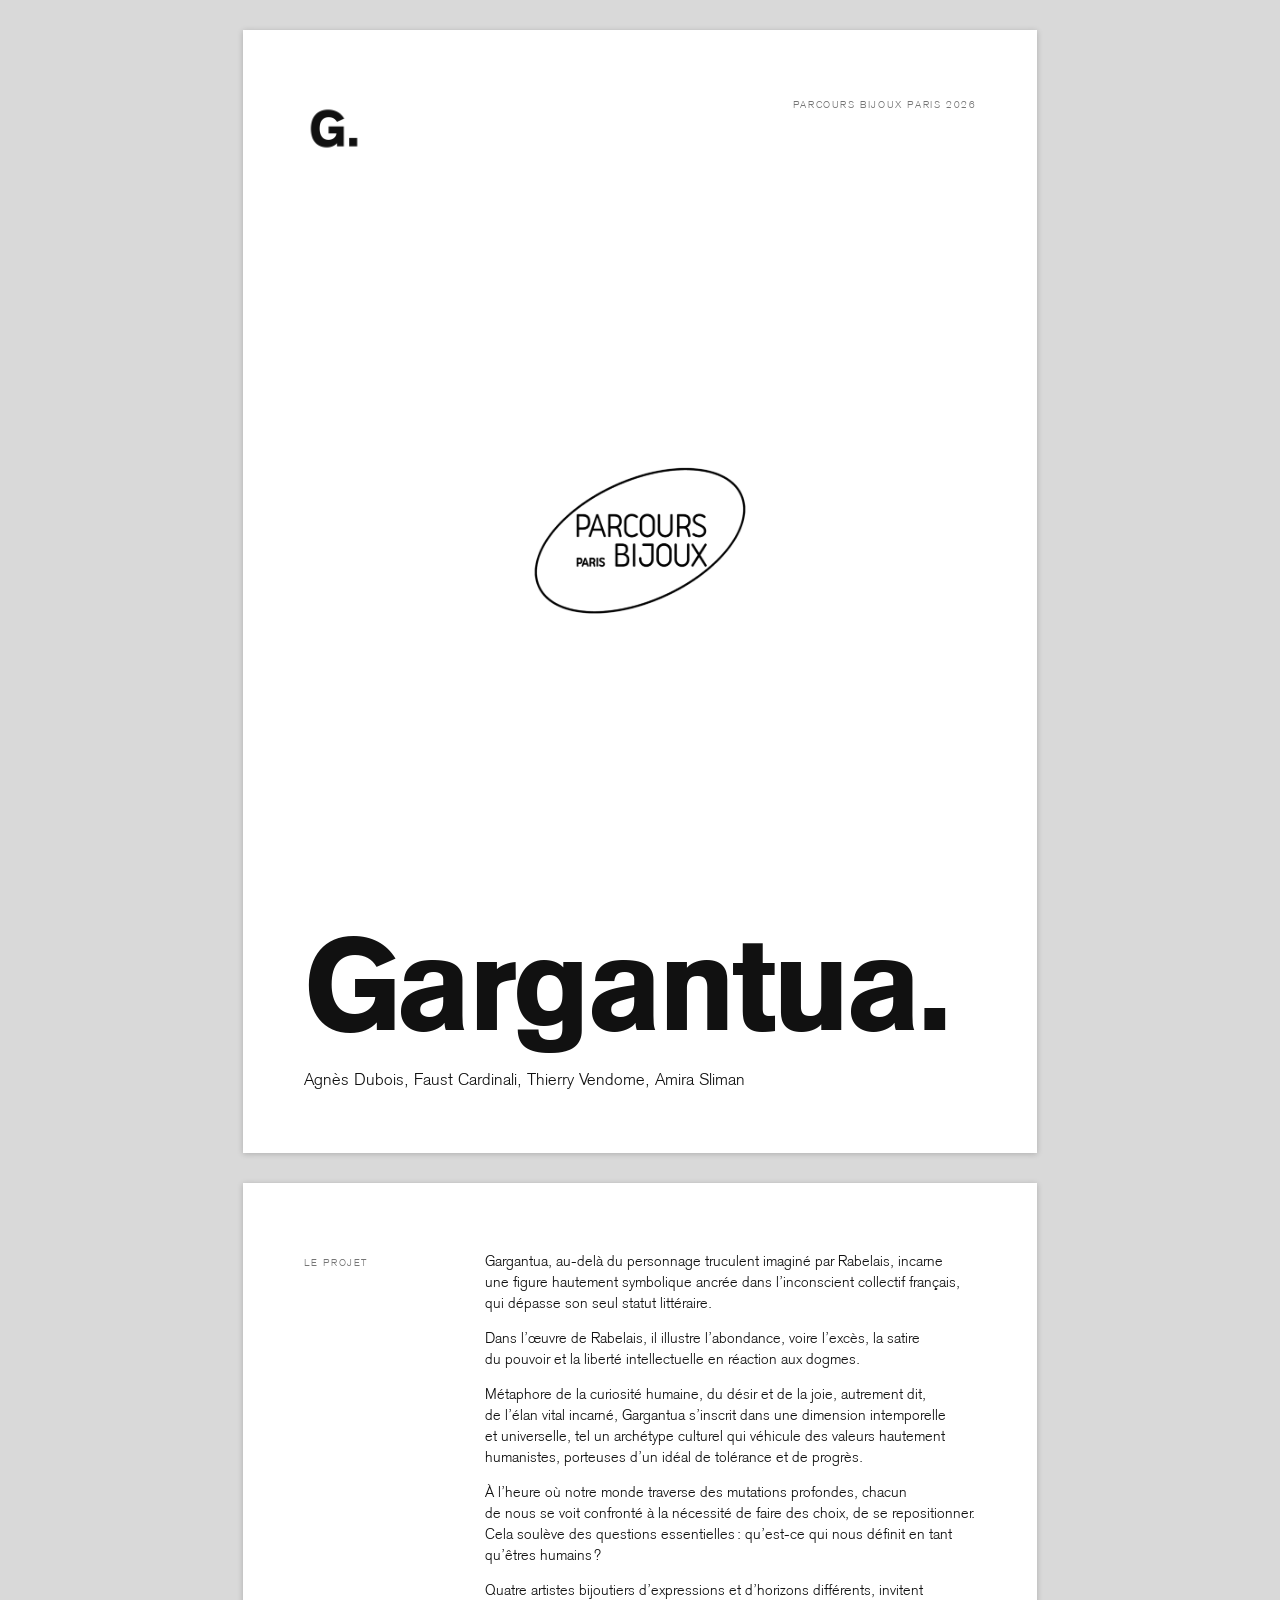
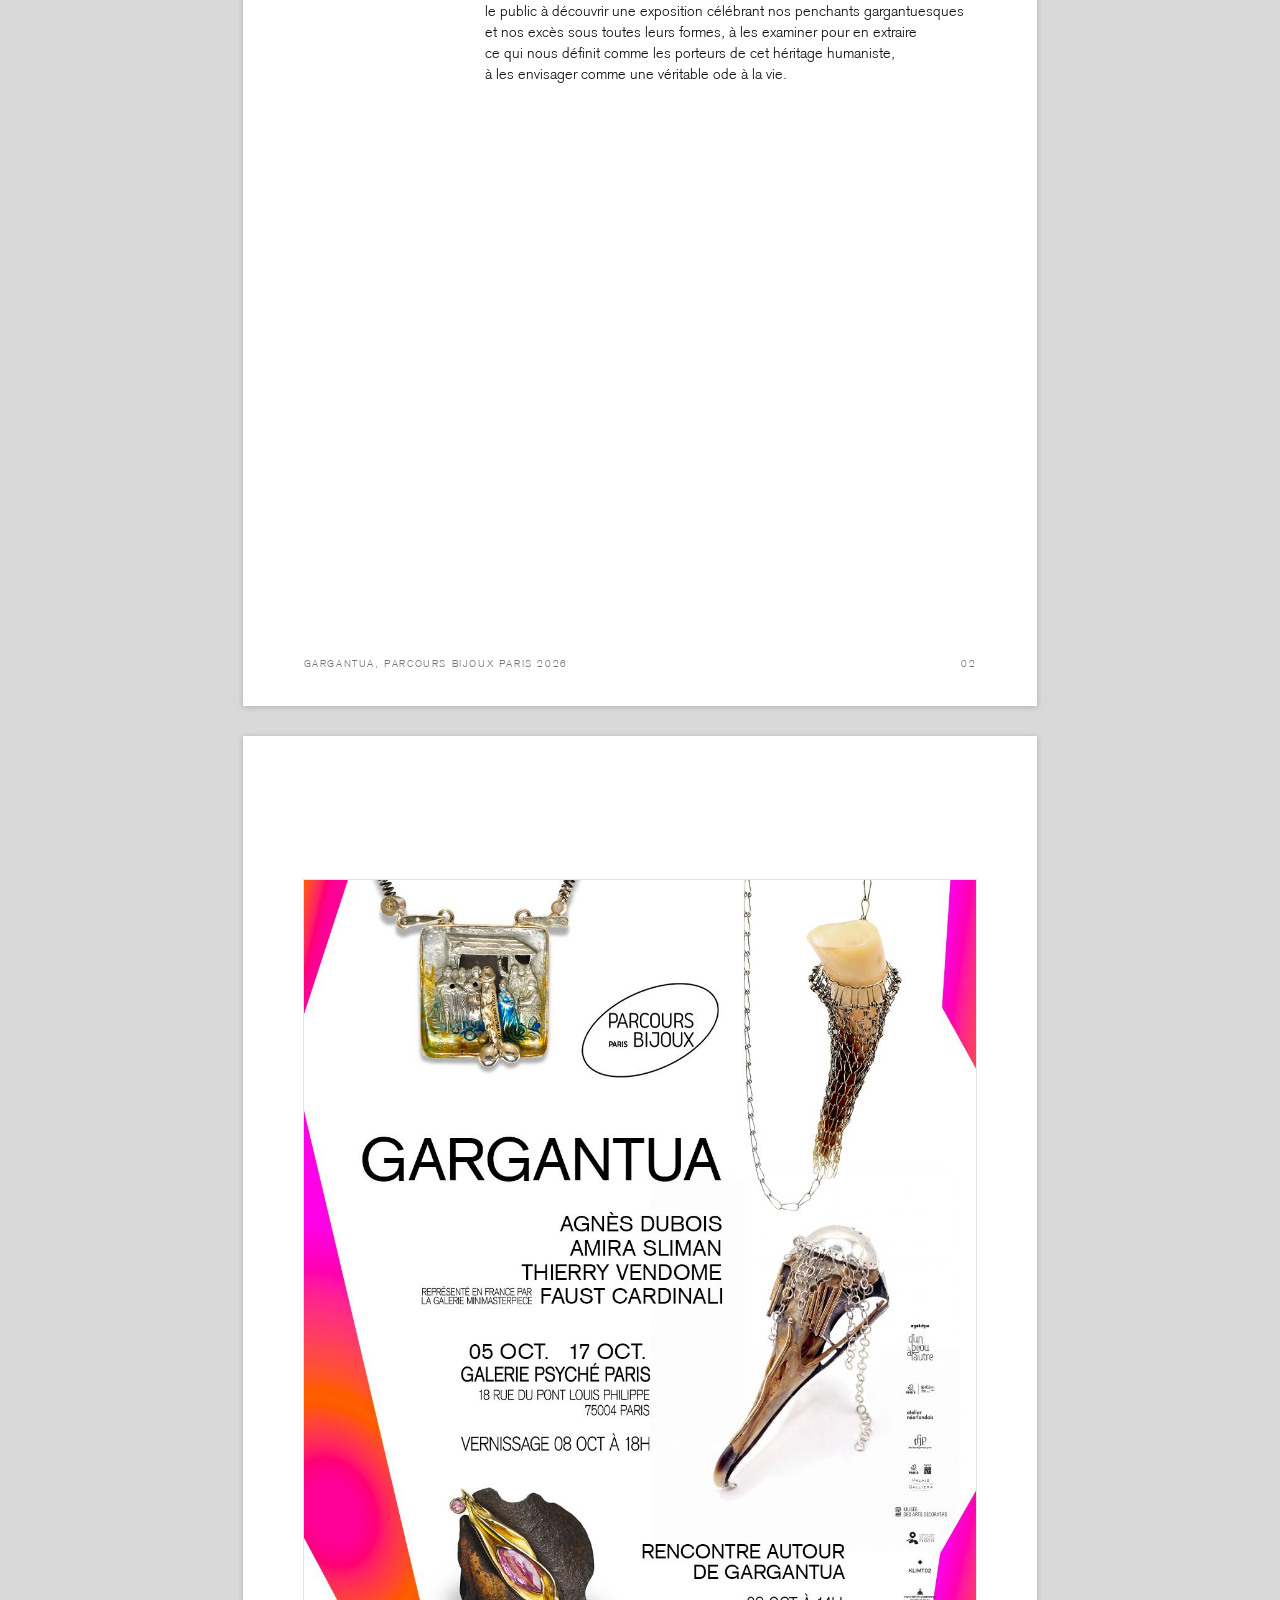
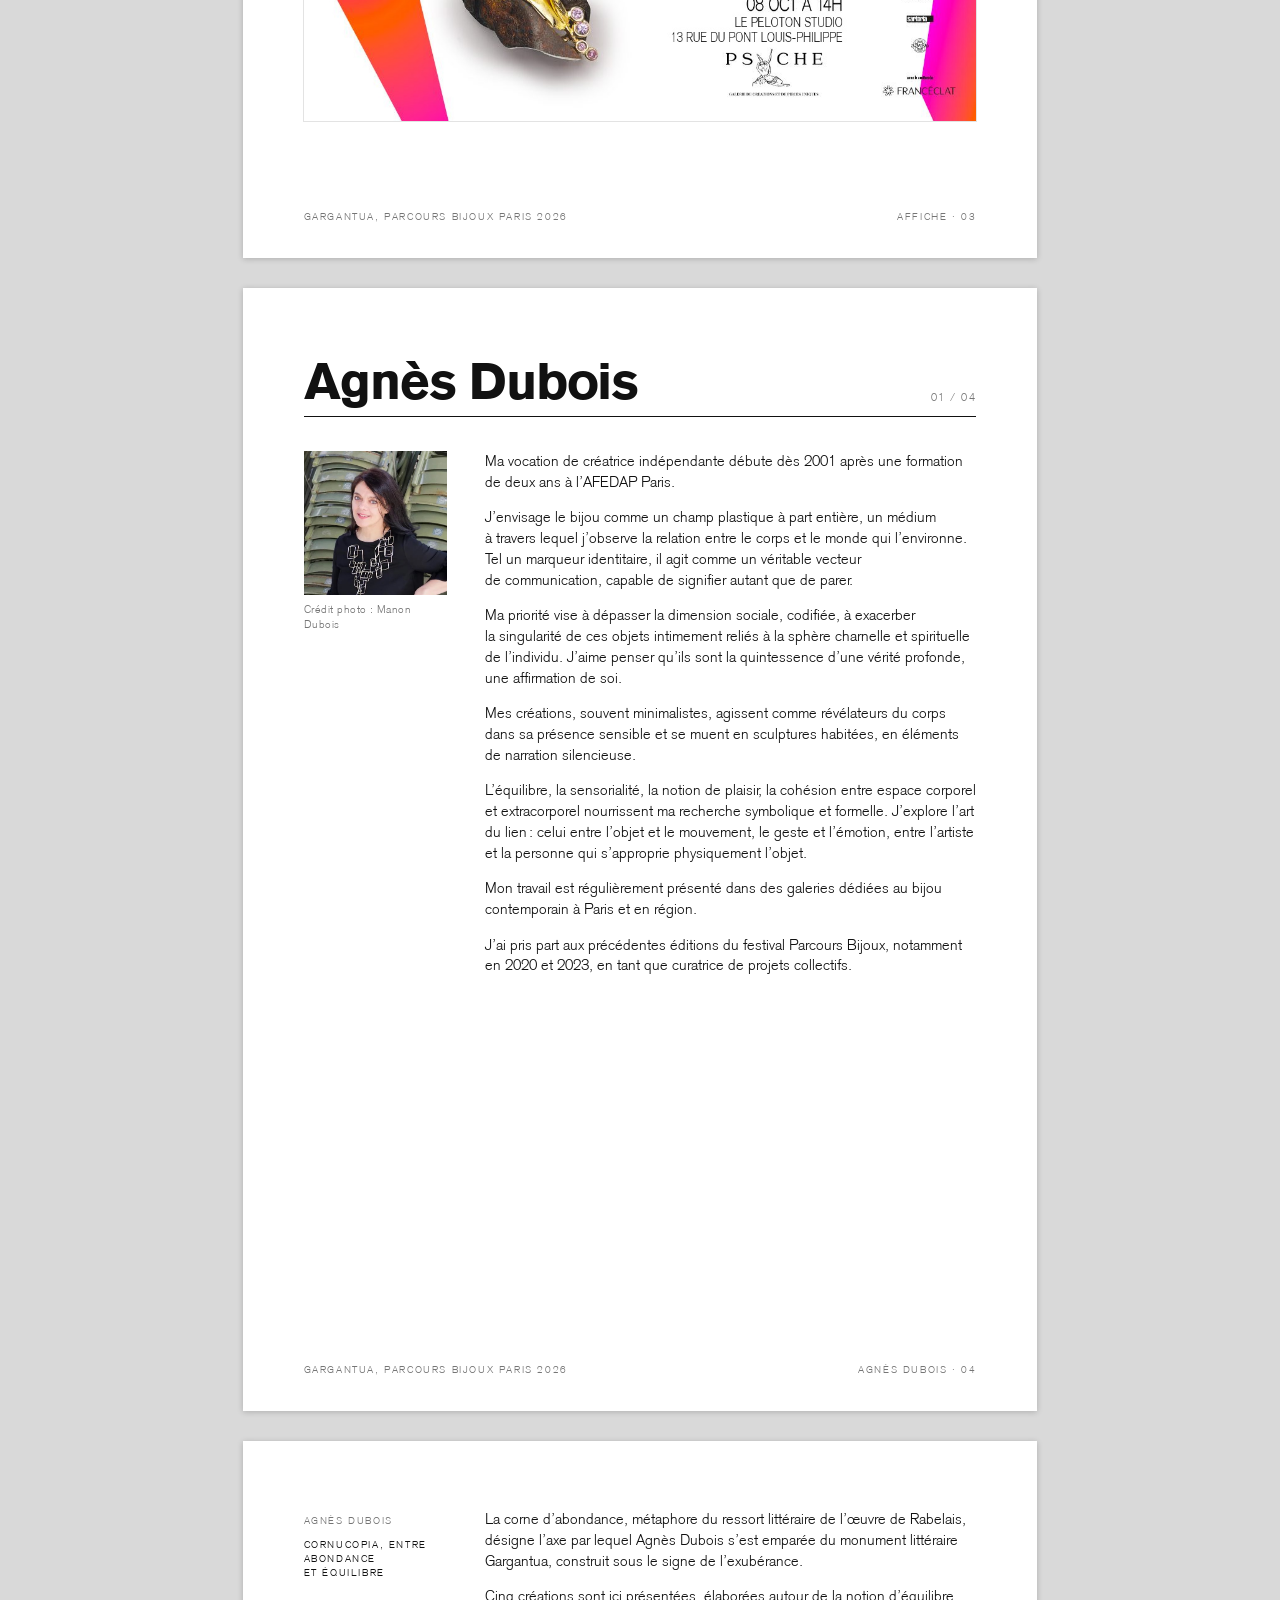
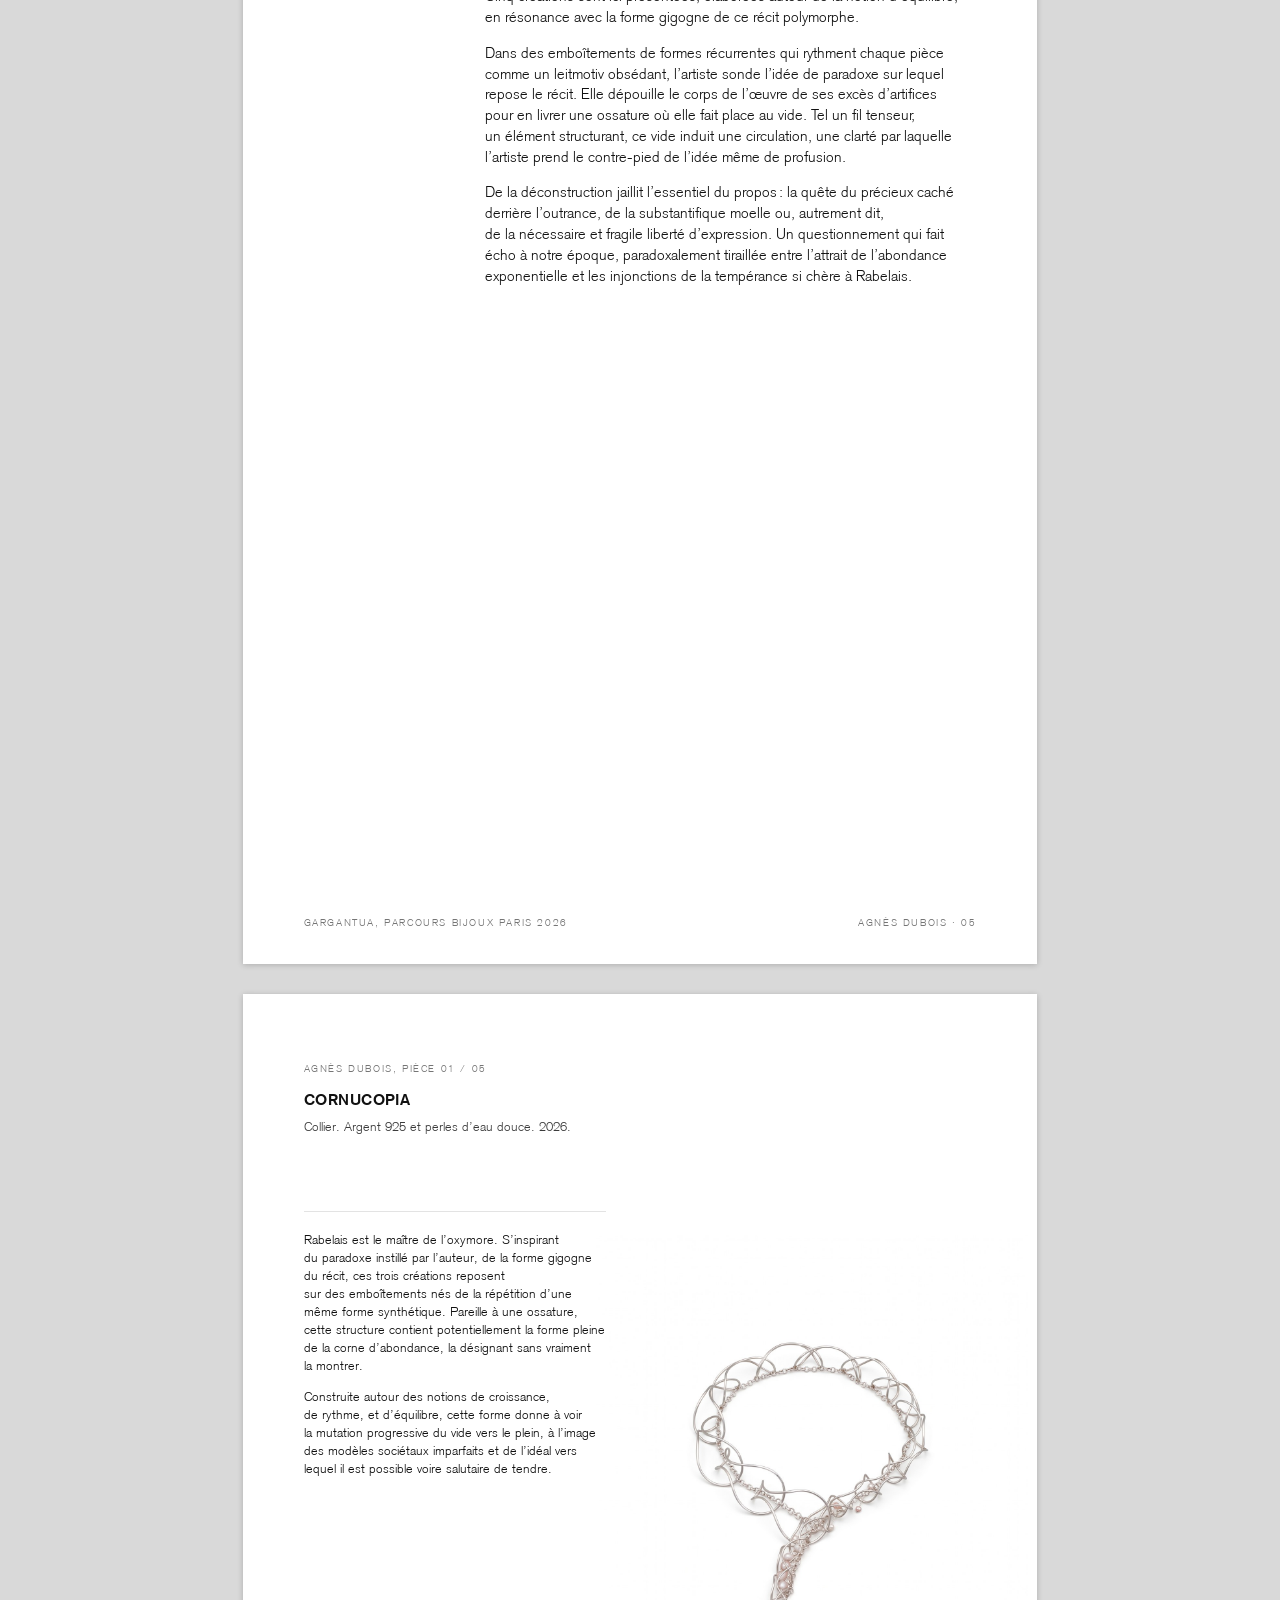
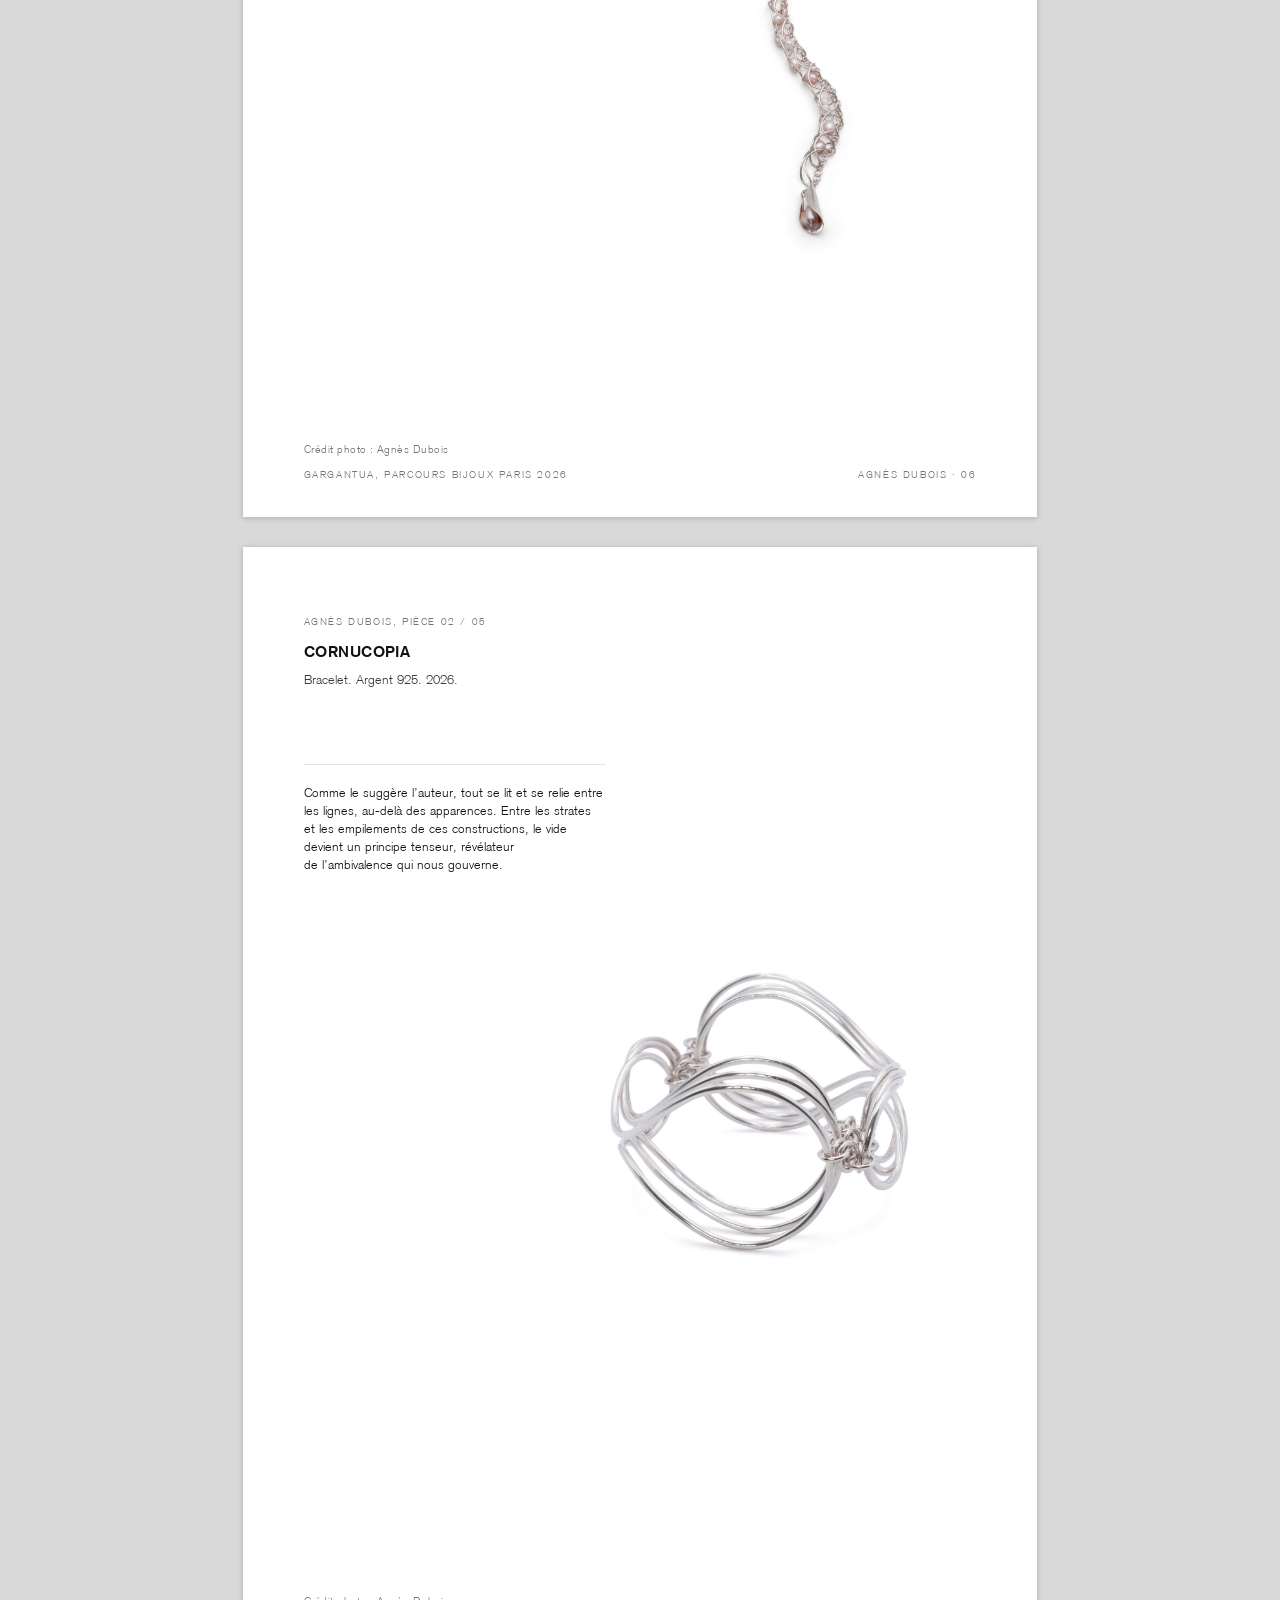
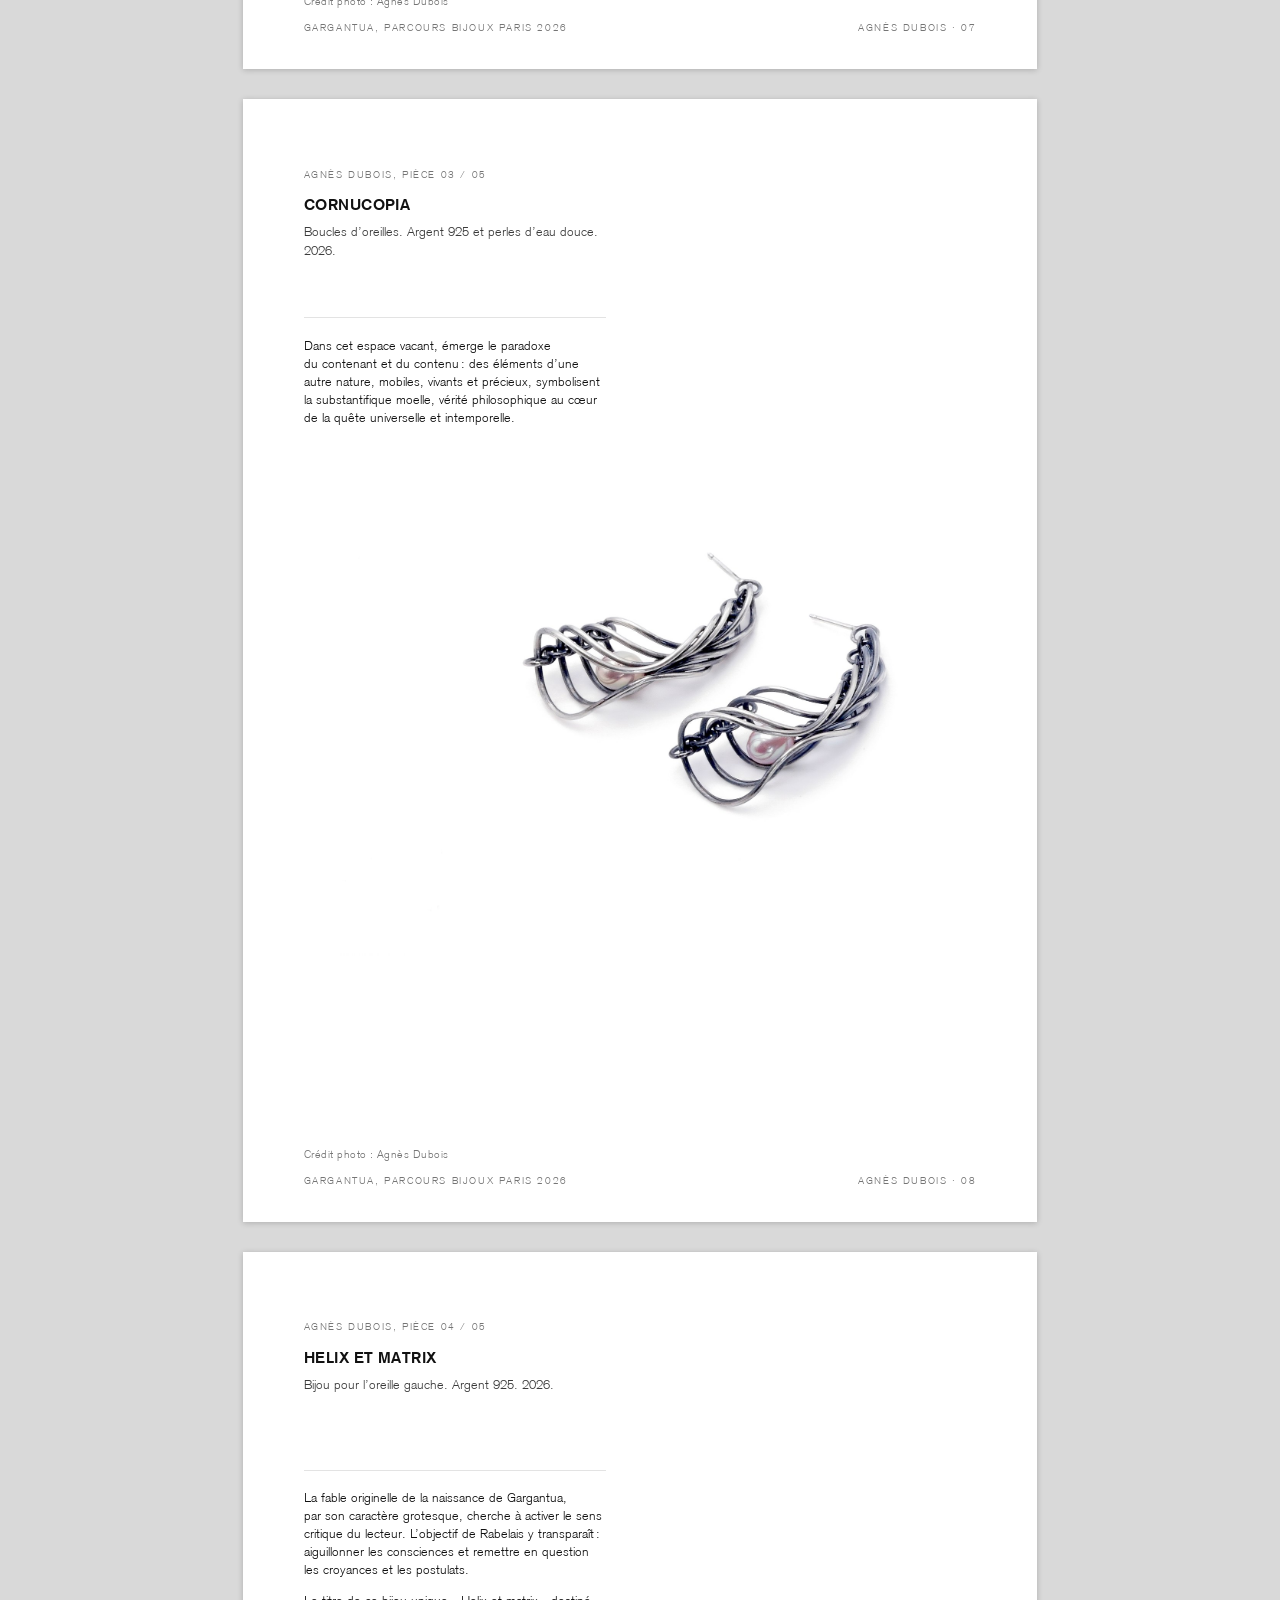
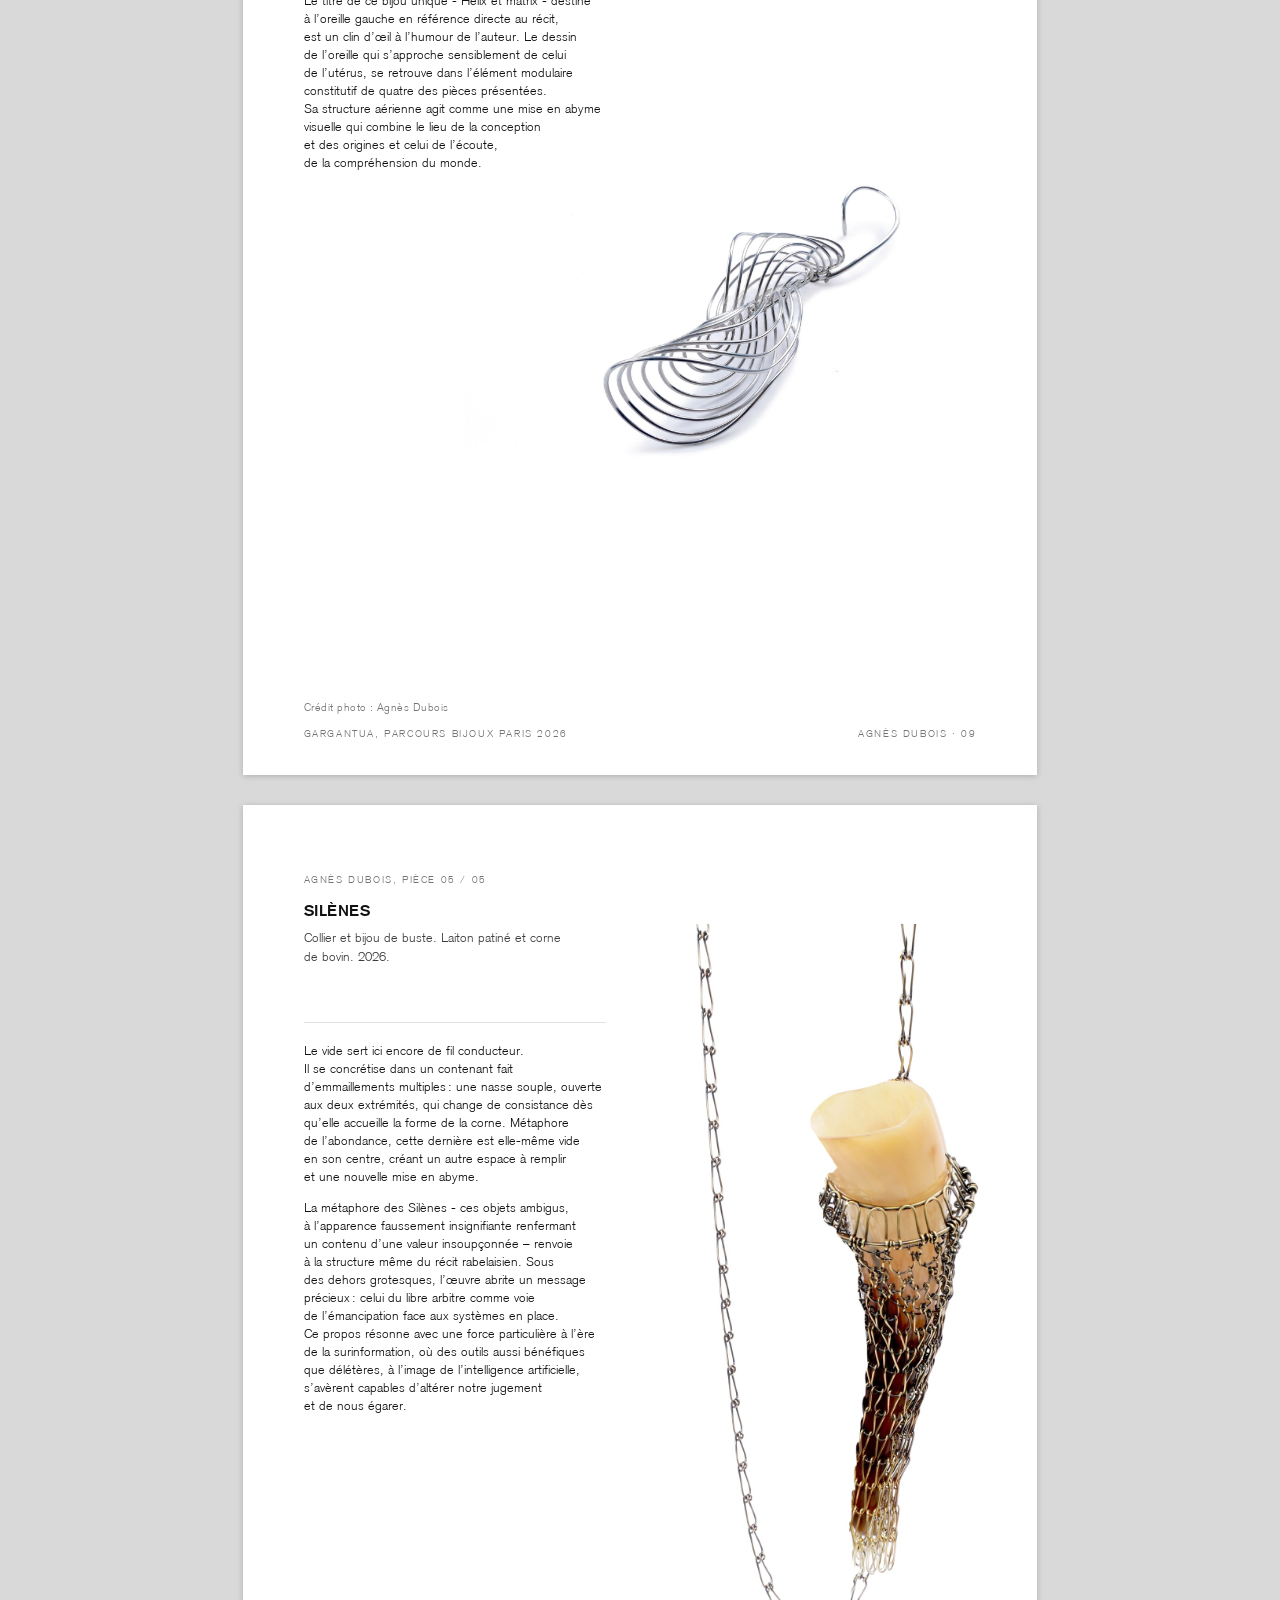
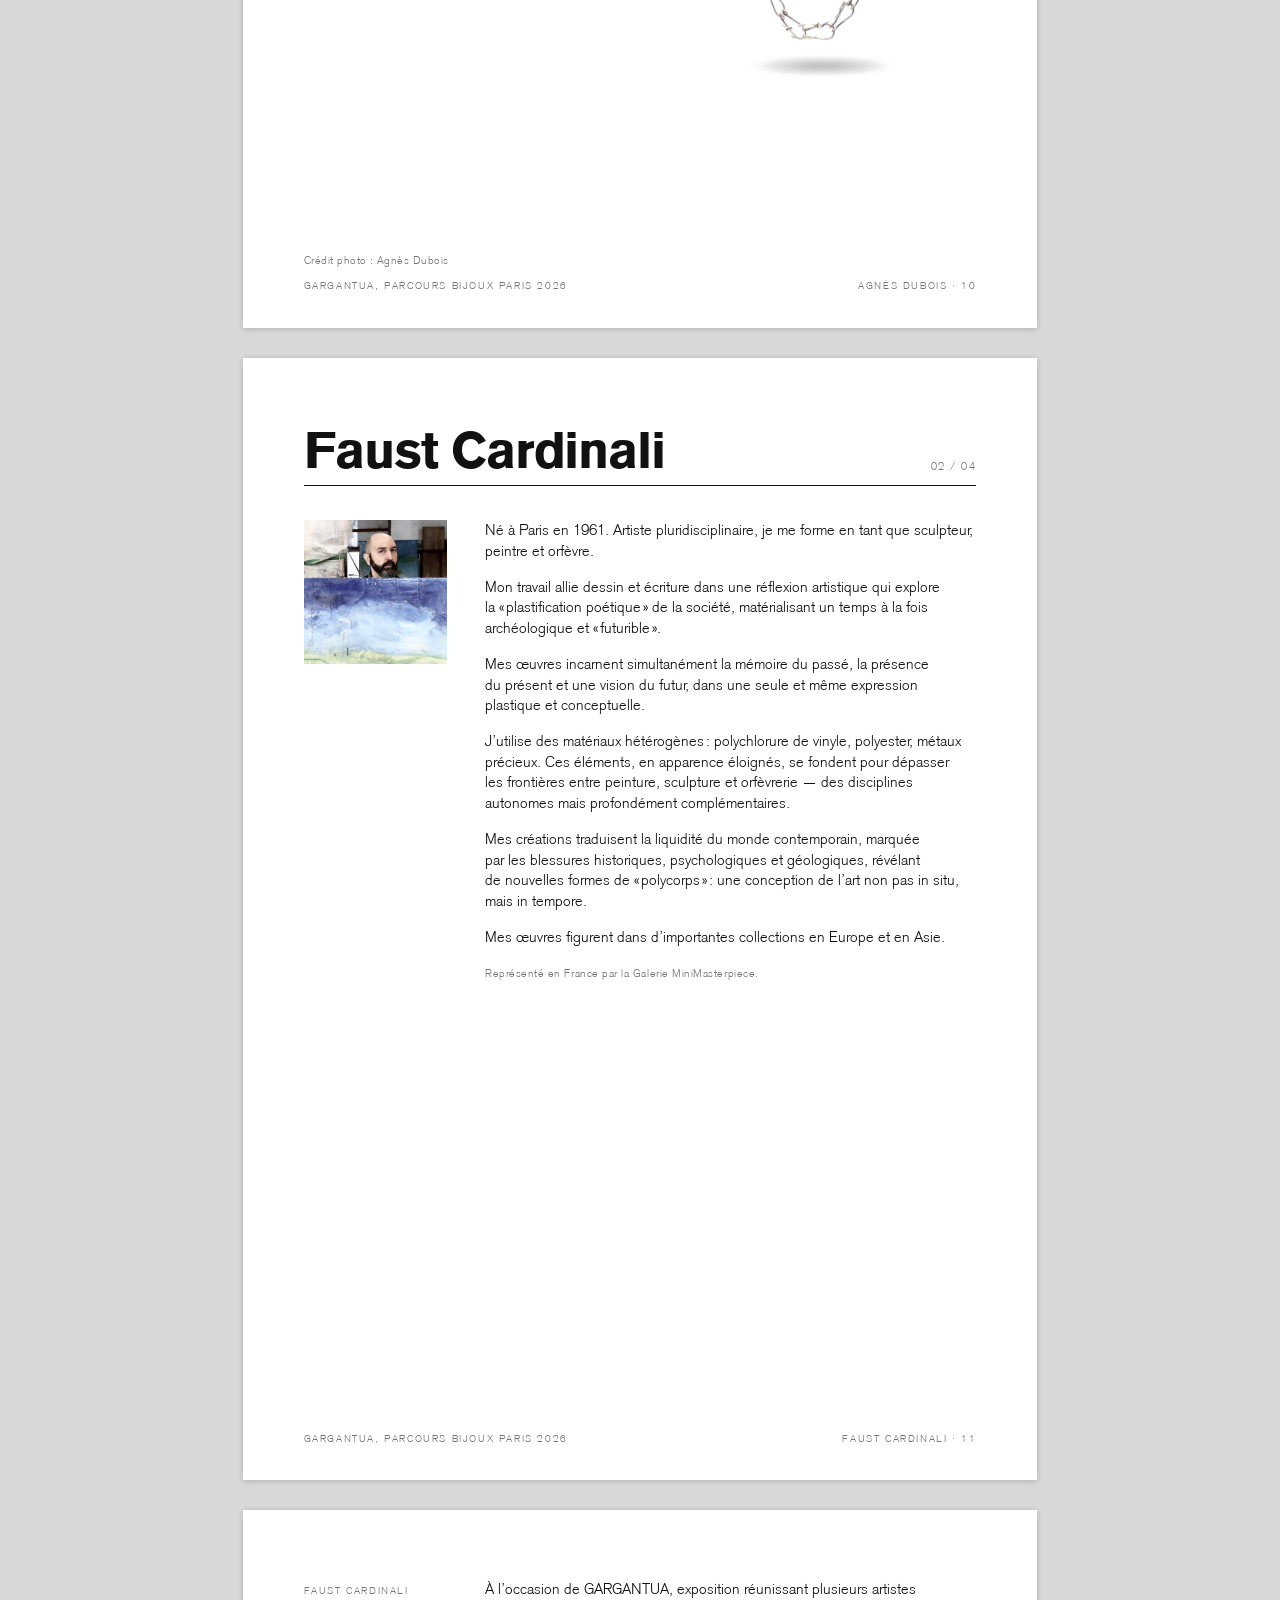
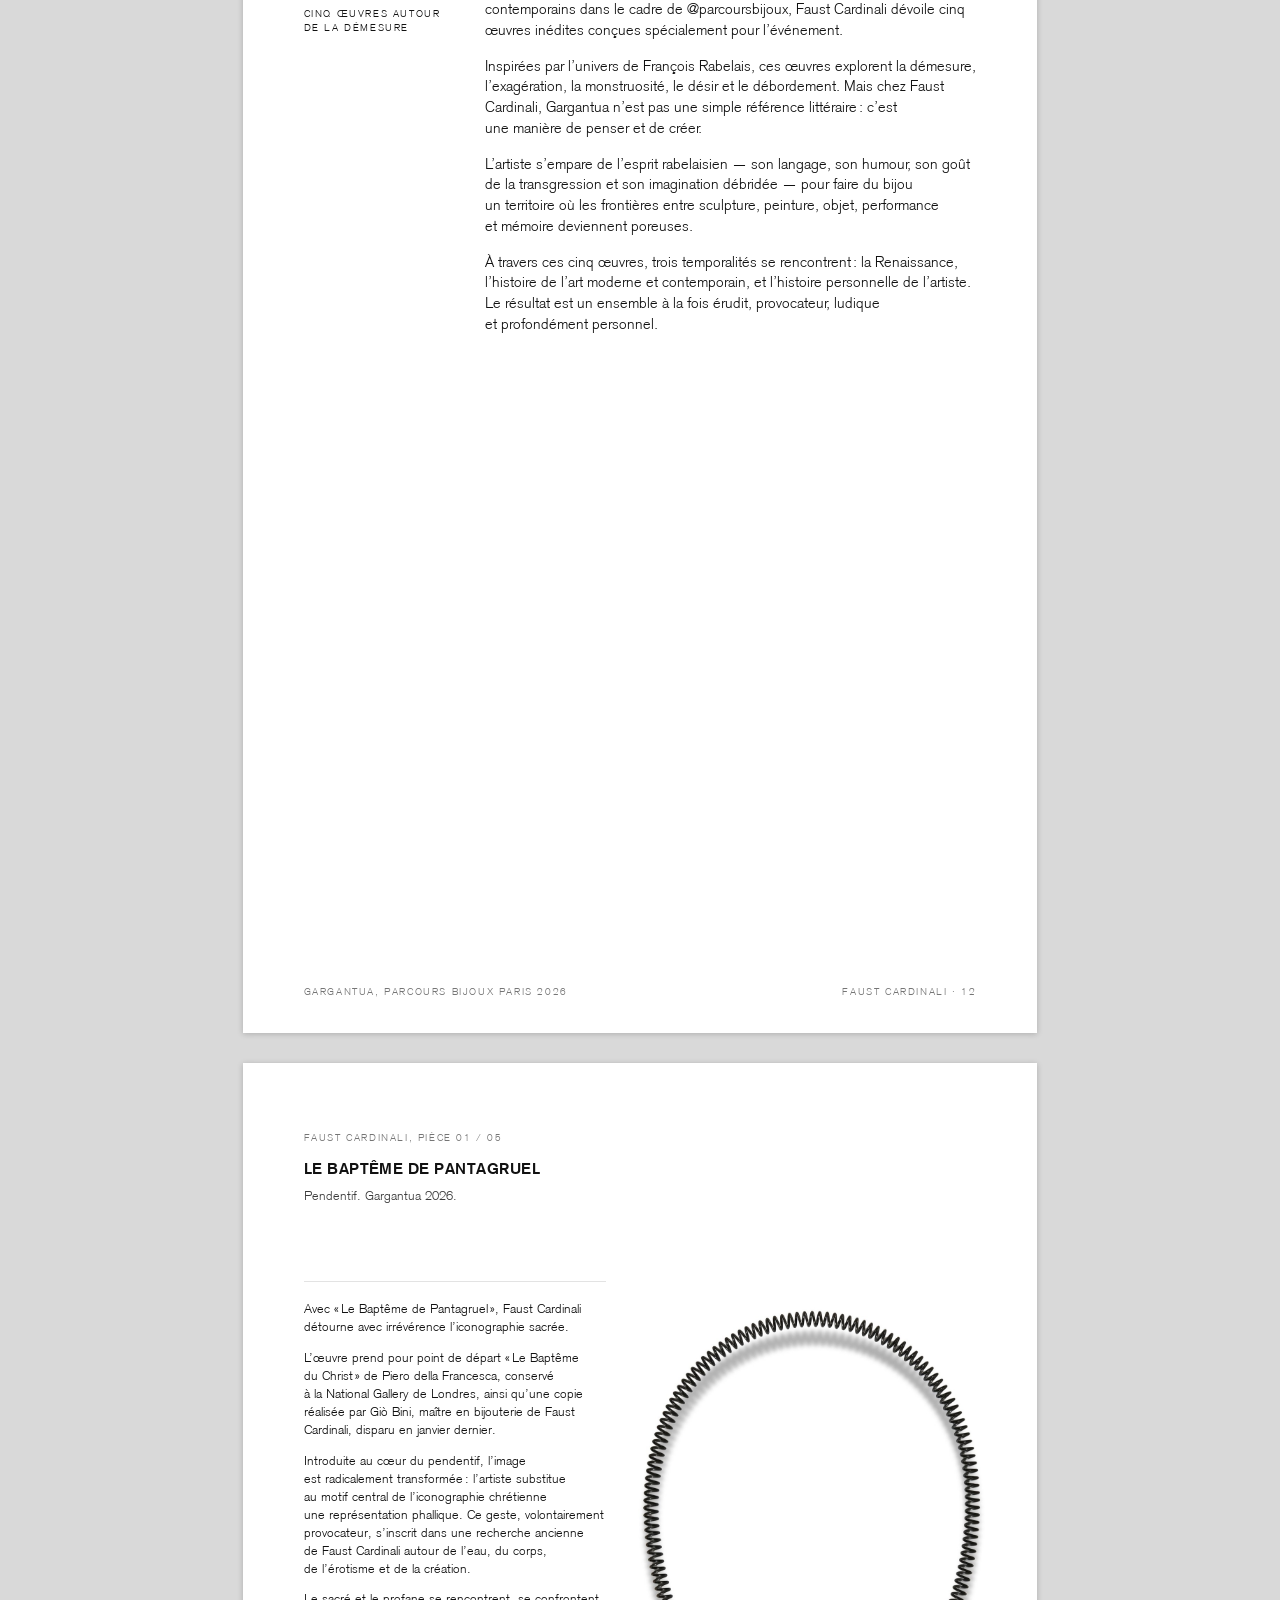
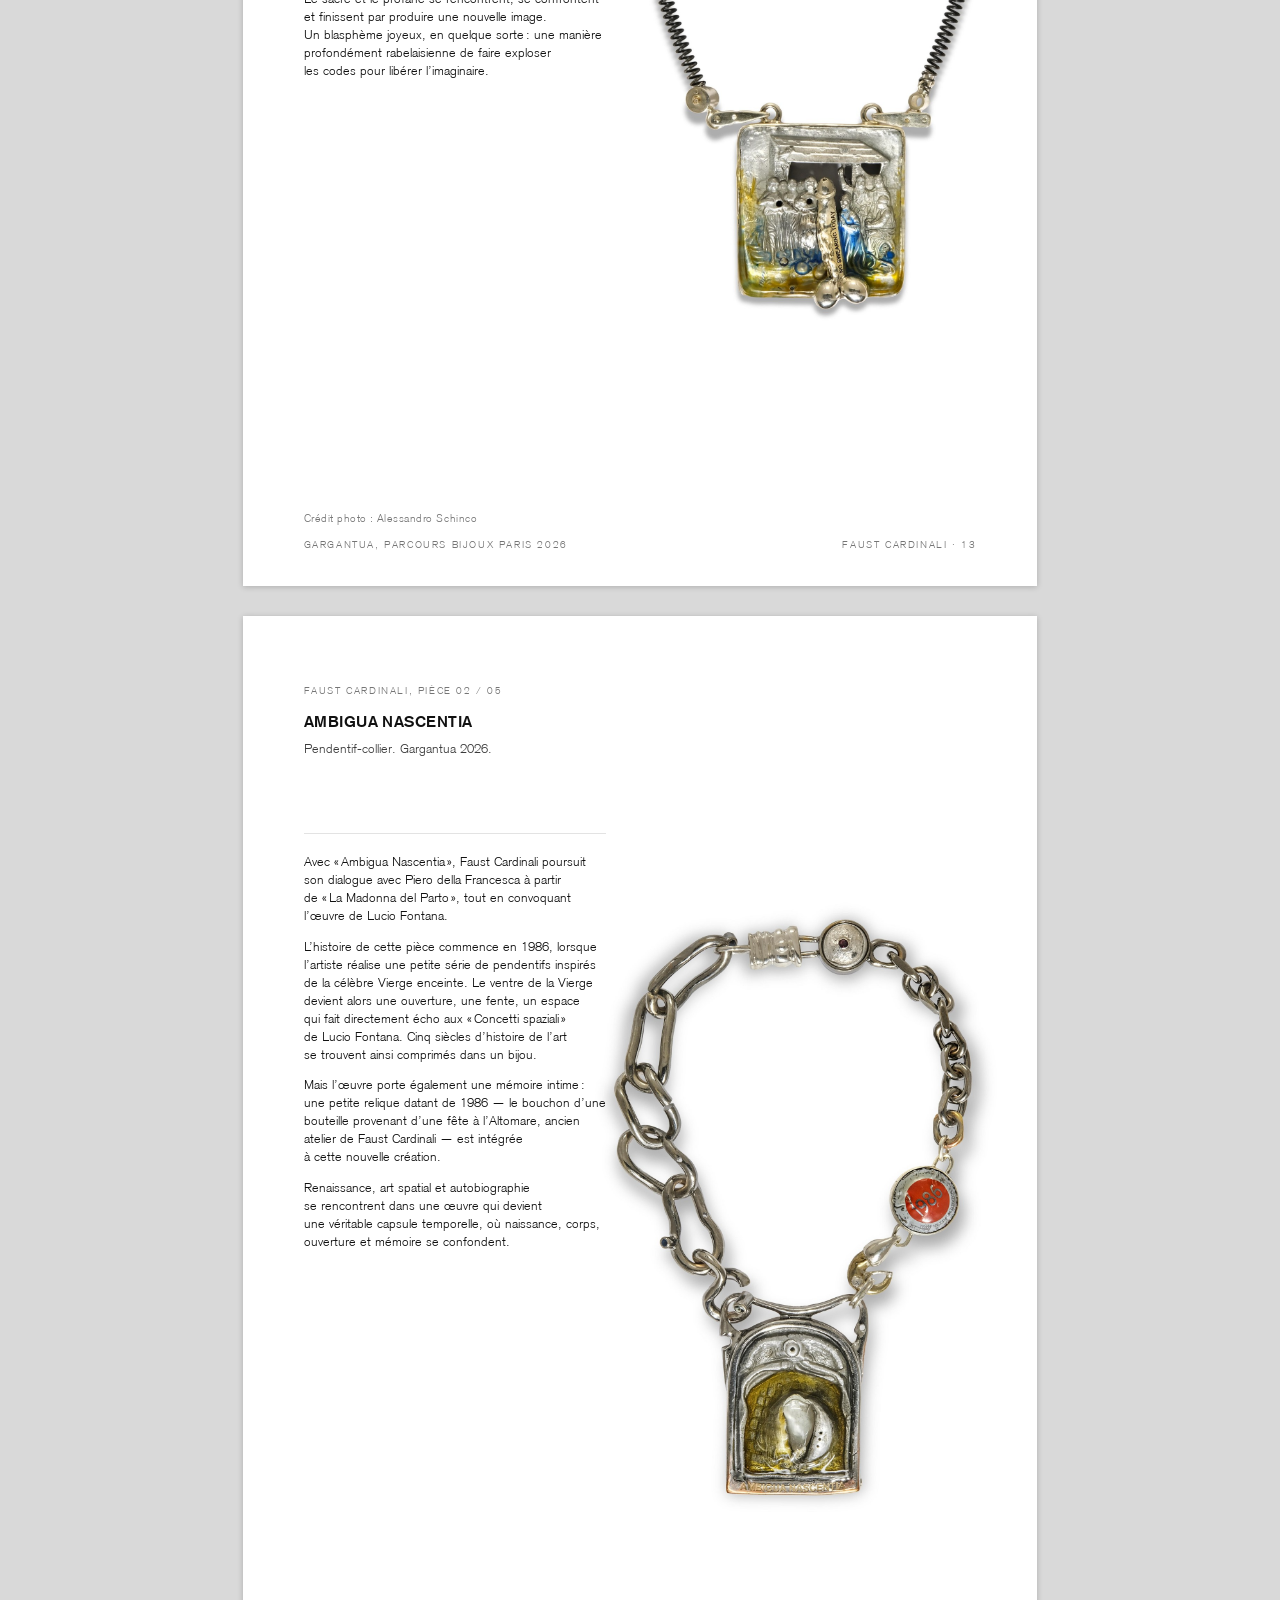
==== commit 8ea186ac: "Catalogue web : les pages du PDF telles quelles (A4 sur ordinateur, mise en page téléphone sur mobil" ====
--- a/catalogue.html
+++ b/catalogue.html
@@ -1,388 +1,196 @@
-<!doctype html>
-<html lang="fr">
-<head>
-<meta charset="utf-8">
-<meta name="viewport" content="width=device-width,initial-scale=1,viewport-fit=cover">
+<!doctype html><html lang="fr"><head><meta charset="utf-8"><style>
+@font-face{font-family:AG;src:url(fonts/Akzidenz-grotesk-light.ttf);font-weight:300}
+@font-face{font-family:AG;src:url(fonts/Akzidenz-grotesk-roman.ttf);font-weight:400}
+@font-face{font-family:AG;src:url(fonts/Akzidenz-grotesk-bold.ttf);font-weight:700}
+@font-face{font-family:AG;src:url(fonts/Akzidenz-grotesk-black.ttf);font-weight:900}
+@page{size:A4;margin:0}
+*{box-sizing:border-box;margin:0;padding:0}
+body{font-family:AG,Helvetica,Arial,sans-serif;font-weight:300;color:#111;font-size:11pt;line-height:1.42;-webkit-print-color-adjust:exact}
+.p{width:210mm;height:297mm;padding:18mm 16mm 16mm;page-break-after:always;position:relative;overflow:hidden;display:flex;flex-direction:column}
+.p:last-child{page-break-after:auto}
+.lbl{font-size:7.5pt;letter-spacing:.16em;text-transform:uppercase;color:#757575}
+.credit{font-size:8pt;letter-spacing:.05em;color:#757575;line-height:1.35}
+.logo{width:16mm;height:auto}
+h1{font-weight:900;letter-spacing:-.035em;line-height:.84;font-size:96pt;margin-top:2mm}
+.sub{margin-top:8mm;font-weight:700;font-size:13pt}
+.noms{margin-top:4mm;font-size:13pt}
+.meta{margin-top:auto;display:grid;grid-template-columns:1fr 1fr 1fr 1fr;gap:6mm;padding-top:4mm;border-top:1px solid #e3e3e3}
+.meta p{margin-top:2mm;font-size:9.5pt;line-height:1.45}
+.split{display:grid;grid-template-columns:38mm 1fr;gap:10mm}
+.prose p{margin-bottom:1em;max-width:62ch}
+.prose .up{font-weight:400;letter-spacing:.06em}
+.h{display:flex;align-items:flex-end;justify-content:space-between;border-bottom:1px solid #111;padding-bottom:3mm;margin-bottom:9mm}
+.h h2{font-weight:900;letter-spacing:-.02em;line-height:.95;font-size:38pt}
+.h span{font-size:8pt;letter-spacing:.14em;color:#757575}
+.pf{width:38mm}
+.pf img{width:38mm;height:38mm;object-fit:cover;display:block}
+.pf .credit{margin-top:2mm}
+.foot .lbl{font-variant-numeric:tabular-nums}
+.affiche{flex:1;min-height:0;display:flex;align-items:center;justify-content:center}
+.affiche img{max-height:100%;max-width:100%;outline:1px solid #e3e3e3}
+.som{margin-top:14mm}
+.som a{display:flex;justify-content:space-between;align-items:baseline;border-bottom:1px solid #e3e3e3;padding:5mm 0;color:#111;text-decoration:none}
+.som h2{font-weight:900;letter-spacing:-.02em;line-height:.95;font-size:38pt}
+.som span{font-size:8pt;letter-spacing:.14em;color:#757575;text-transform:uppercase}
+.fin{display:grid;grid-template-columns:1fr 1fr;gap:10mm 12mm;margin-top:14mm}
+.fin .lbl{display:block;margin-bottom:2.5mm}
+.fin p{font-size:10pt;line-height:1.5;color:#3b3b3b}
+.fin .big{font-weight:700;font-size:13pt;color:#111}
+.foot{position:absolute;left:16mm;right:16mm;bottom:9mm;display:flex;justify-content:space-between}
+.oe{flex:1;min-height:0;display:grid;grid-template-columns:80mm 1fr;gap:10mm}
+.oe .tx{display:flex;flex-direction:column;min-width:0}
+.oe h3{font-weight:700;font-size:12pt;letter-spacing:.03em;text-transform:uppercase;margin-top:3mm}
+.oe .mat{margin-top:2mm;font-size:10pt;color:#3b3b3b;padding-bottom:4mm;border-bottom:1px solid #e3e3e3;margin-bottom:5mm;min-height:25mm;box-sizing:border-box}
+.oe .prose p{font-size:9.5pt;max-width:none}
+.oe .manque{font-size:9.5pt;color:#757575;font-style:normal}
+.oe--l{grid-template-columns:80mm 1fr;gap:10mm}
+.oe .im{min-height:0;display:flex;align-items:center;justify-content:center}
+.ph{max-width:100%;max-height:100%;display:flex;align-items:center;justify-content:center}
+.oe img{max-width:100%;max-height:100%;object-fit:contain;display:block}
+.oe .im.haut{align-items:flex-start;margin-top:-18mm}
+.oe .im.haut .ph{align-items:flex-start}
+.oe .im.haut img{transform-origin:top center}
+.voix{margin:0 0 3mm;color:#111}
+.oe .tx{position:relative;z-index:1}   /* le texte passe toujours devant le fond blanc d'une photo agrandie */
+.oe--pile{display:flex;flex-direction:column;gap:9mm}
+.oe--pile .tx{width:80mm;flex:none}
+.oe--pile .im{flex:1;min-height:0;padding-bottom:8mm}
+.oe--g{grid-template-columns:62mm 1fr;gap:8mm}
+.oe--g .im{justify-content:center}
+.oe--g .im:not(.haut){padding:4mm 0 10mm}
+.oe .vide{width:100%;height:100%;border:1px solid #e3e3e3;display:flex;align-items:center;justify-content:center}
+</style><meta name="viewport" content="width=device-width,initial-scale=1">
 <title>Gargantua · Catalogue</title>
-<meta name="description" content="Gargantua. Une proposition pour le Parcours Bijoux 2026, projet initié par Amira Sliman. Agnès Dubois, Faust Cardinali, Thierry Vendome, Amira Sliman. Galerie Psyché Paris, 5 au 17 octobre 2026.">
-<meta name="theme-color" content="#ffffff">
-<meta property="og:type" content="website">
-<meta property="og:title" content="Gargantua · Catalogue">
-<meta property="og:description" content="Vous êtes invité(e)s. Agnès Dubois, Faust Cardinali, Thierry Vendome, Amira Sliman. Galerie Psyché Paris, 05 au 17 octobre 2026. Vernissage le 08 octobre à 18h.">
-<meta property="og:locale" content="fr_FR">
-<meta property="og:url" content="https://gargantua-paris.github.io/catalogue.html">
-<meta property="og:image" content="https://gargantua-paris.github.io/images/affiche/affiche_gargantua.jpg?v=20260930">
-<meta property="og:image:width" content="1080">
-<meta property="og:image:height" content="1350">
-<link rel="icon" type="image/png" sizes="32x32" href="favicon-32.png">
-<link rel="icon" type="image/png" sizes="512x512" href="favicon-512.png">
-<link rel="apple-touch-icon" href="favicon-180.png">
-<link rel="stylesheet" href="style.css?v=20261001b">
-<script type="application/ld+json">
-{"@context":"https://schema.org","@type":"ExhibitionEvent","name":"Gargantua",
-"description":"Exposition de bijou contemporain, Parcours Bijoux Paris 2026. Projet initié par Amira Sliman. Agnès Dubois, Faust Cardinali, Thierry Vendome, Amira Sliman.",
-"startDate":"2026-10-05","endDate":"2026-10-17",
-"eventStatus":"https://schema.org/EventScheduled","eventAttendanceMode":"https://schema.org/OfflineEventAttendanceMode",
-"location":{"@type":"Place","name":"Galerie Psyché Paris","address":{"@type":"PostalAddress","streetAddress":"18 rue du Pont Louis Philippe","postalCode":"75004","addressLocality":"Paris","addressCountry":"FR"}},
-"performer":[{"@type":"Person","name":"Agnès Dubois"},{"@type":"Person","name":"Faust Cardinali"},{"@type":"Person","name":"Thierry Vendome"},{"@type":"Person","name":"Amira Sliman"}],
-"organizer":{"@type":"Organization","name":"d’un bijou à l’autre"},
-"superEvent":{"@type":"Event","name":"Parcours Bijoux Paris 2026","startDate":"2026-10-01","endDate":"2026-10-31","url":"https://www.parcoursbijoux.com"},
-"subEvent":[
- {"@type":"Event","name":"Vernissage de Gargantua","startDate":"2026-10-08T18:00:00+02:00","location":{"@type":"Place","name":"Galerie Psyché Paris","address":"18 rue du Pont Louis Philippe, 75004 Paris"}},
- {"@type":"Event","name":"Rencontre autour de Gargantua","startDate":"2026-10-08T14:00:00+02:00","location":{"@type":"Place","name":"Le Peloton Studio","address":"13 rue du Pont Louis-Philippe, 75004 Paris"}}]}
-</script>
+<meta name="description" content="Catalogue de l'exposition Gargantua, Parcours Bijoux Paris 2026.">
+<link rel="icon" type="image/png" sizes="32x32" href="favicon-32.png"><link rel="icon" type="image/png" sizes="512x512" href="favicon-512.png"><link rel="apple-touch-icon" href="favicon-180.png">
 <style>
-.oeuvre{display:grid;grid-template-columns:minmax(0,1fr);gap:22px;margin-top:clamp(56px,9vh,120px);padding-top:clamp(28px,4vh,48px);border-top:1px solid var(--line)}
-.oeuvre .piece__im{align-items:center}.oeuvre .piece__im img{max-height:72vh}
-.oeuvre__t h3{font-weight:700;font-size:clamp(14px,1.1vw,16px);letter-spacing:.03em;text-transform:uppercase;margin-top:10px}
-.oeuvre__t .mat{margin-top:4px;color:var(--soft);font-size:clamp(13px,1vw,15px)}
-.oeuvre__t .prose{margin-top:18px}.oeuvre__t .credit{margin-top:14px}
-.pdf{display:inline-block;margin-top:clamp(26px,4vh,52px)}
-@media(min-width:900px){.oeuvre{grid-template-columns:minmax(0,6fr) minmax(0,5fr);gap:clamp(32px,5vw,96px);align-items:center}}
-</style>
-</head>
-<body>
-<script>document.documentElement.classList.add('js')</script>
+.dl{display:block;text-align:center;font-size:8pt;letter-spacing:.16em;text-transform:uppercase;color:#757575;text-decoration:none;padding:6mm 0 10mm}
+@media screen and (min-width:701px){body{background:#d9d9d9}.p{margin:8mm auto;background:#fff;box-shadow:0 1px 6px rgba(0,0,0,.2)}}
+@media screen and (max-width:700px){
 
-<header class="bar">
- <a class="bar__b" href="#top">Gargantua</a>
- <nav class="bar__n"><a href="#agnes-dubois"><span class="fn">Agnès </span>Dubois</a><a href="#faust-cardinali"><span class="fn">Faust </span>Cardinali</a><a href="#thierry-vendome"><span class="fn">Thierry </span>Vendome</a><a href="#amira-sliman"><span class="fn">Amira </span>Sliman</a></nav>
-</header>
-<div class="fil" aria-hidden="true">
- <a class="fil__b" href="#top">Gargantua</a>
- <nav class="fil__n"><a href="#agnes-dubois">Agnès Dubois</a><a href="#faust-cardinali">Faust Cardinali</a><a href="#thierry-vendome">Thierry Vendome</a><a href="#amira-sliman">Amira Sliman</a></nav>
-</div>
+@page{size:108mm 192mm;margin:11mm 9mm 11mm}
+body{font-size:9.5pt}
+.p{width:auto;height:auto;min-height:170mm;padding:0;overflow:visible;display:block}
+.foot{display:none}
+h1{font-size:44pt}
+.split{grid-template-columns:1fr;gap:5mm}
+.prose p{max-width:none}
+.h h2{font-size:24pt}
+.pf,.pf img{width:30mm}.pf img{height:30mm}
+.oe,.oe--l{display:flex;flex-direction:column;gap:5mm}
+.oe .im{order:-1;height:80mm}
+.oe .im.haut{margin-top:0}
+.oe--pile .tx{width:auto}
+.oe .prose p{font-size:9pt}
+.oe .credit{margin-top:4mm!important}
+.affiche{height:165mm}
+.fin{grid-template-columns:1fr;gap:5mm;margin-top:6mm}
+.fin p{font-size:8.5pt}
 
-<main>
-
-<section class="hero pres" id="top">
- <img class="logo" src="favicon-512.png" width="512" height="512" alt="G." decoding="async">
- <p class="hero__k lbl">Parcours Bijoux Paris 2026 · Catalogue</p>
+body{padding:24px 20px}
+.p{min-height:0;margin:0 0 12mm;padding:0 0 12mm;border-bottom:1px solid #e3e3e3}
+.p:first-child{min-height:86vh;display:flex;flex-direction:column}
+.affiche{height:auto}.affiche img{width:100%}
+.oe .im,.oe .im.haut{height:auto;margin:0}.oe .ph{width:100%}.oe img{width:100%;max-height:none}
+}
+</style></head><body><div class="p">
+ <img class="logo" src="favicon-512.png">
+ <img src="images/catalogue/parcours_bijoux_noir.png" style="width:60mm;height:auto;margin:auto">
  <h1>Gargantua.</h1>
- <div class="hero__sub">
-  <em>Projet initié par Amira Sliman</em>
- </div>
- <p class="noms"><a href="#agnes-dubois" style="white-space:nowrap">Agnès Dubois</a>, <a href="#faust-cardinali" style="white-space:nowrap">Faust Cardinali</a>, <a href="#thierry-vendome" style="white-space:nowrap">Thierry Vendome</a>, <a href="#amira-sliman" style="white-space:nowrap">Amira Sliman</a></p>
- <a class="k pdf" href="catalogue.pdf">Télécharger le catalogue en PDF <svg class="fl" viewBox="0 0 12 12" aria-hidden="true"><path d="M2.6 9.4 9.4 2.6M4.3 2.6h5.1v5.1"/></svg></a>
-
- <div class="meta">
-  <div><span class="lbl">Dates</span><p>05 au 17 octobre 2026</p></div>
-  <div><span class="lbl">Lieu</span><p>Galerie Psyché Paris<br>18 rue du Pont Louis Philippe<br>75004 Paris</p></div>
-  <div><span class="lbl">Vernissage</span><p>08 octobre à 18h</p></div>
-  <div><span class="lbl">Rencontre autour de Gargantua</span><p>08 octobre à 14h<br>Le Peloton Studio, 13 rue du Pont <span style="white-space:nowrap">Louis-Philippe</span><br>Présentée par Bruno Laubin</p></div>
- </div>
-</section>
-
-<section>
- <div class="split">
-  <div><span class="lbl">Le projet</span></div>
-  <div class="prose"><p>Gargantua, <span style="white-space:nowrap">au-delà</span> du personnage truculent imaginé par Rabelais, incarne une figure hautement symbolique ancrée dans l’inconscient collectif français, qui dépasse son seul statut littéraire.</p><p>Dans l’œuvre de Rabelais, il illustre l’abondance, voire l’excès, la satire du pouvoir et la liberté intellectuelle en réaction aux dogmes.</p><p>Métaphore de la curiosité humaine, du désir et de la joie, autrement dit, de l’élan vital incarné, Gargantua s’inscrit dans une dimension intemporelle et universelle, tel un archétype culturel qui véhicule des valeurs hautement humanistes, porteuses d’un idéal de tolérance et de progrès.</p><p>À l’heure où notre monde traverse des mutations profondes, chacun de nous se voit confronté à la nécessité de faire des choix, de se repositionner. Cela soulève des questions essentielles : qu’<span style="white-space:nowrap">est-ce</span> qui nous définit en tant qu’êtres humains ?</p><p>Quatre artistes bijoutiers d’expressions et d’horizons différents, invitent le public à découvrir une exposition célébrant nos penchants gargantuesques et nos excès sous toutes leurs formes, à les examiner pour en extraire ce qui nous définit comme les porteurs de cet héritage humaniste, à les envisager comme une véritable ode à la vie.</p></div>
- </div>
- <div class="rule"></div>
-</section>
-
-
-<section class="artiste" id="agnes-dubois">
- <div class="artiste__h"><h2>Agnès Dubois</h2><span>01 / 04</span></div>
- <div class="split cr">
-  <div><figure class="pf"><img src="images/portraits/agnes-dubois.jpg" srcset="images/portraits/agnes-dubois.jpg 485w" style="--fp:50% 0%" sizes="(max-width:620px) calc(100vw - 40px), 230px" width="485" height="550" alt="Portrait de Agnès Dubois" loading="lazy" decoding="async"><figcaption><p class="credit">Crédit photo : Manon Dubois</p></figcaption></figure></div>
-  <div class="prose"><p>Ma vocation de créatrice indépendante débute dès 2001 après une formation de deux ans à l’AFEDAP Paris.</p><p>J’envisage le bijou comme un champ plastique à part entière, un médium à travers lequel j’observe la relation entre le corps et le monde qui l’environne. Tel un marqueur identitaire, il agit comme un véritable vecteur de communication, capable de signifier autant que de parer.</p><p>Ma priorité vise à dépasser la dimension sociale, codifiée, à exacerber la singularité de ces objets intimement reliés à la sphère charnelle et spirituelle de l’individu. J’aime penser qu’ils sont la quintessence d’une vérité profonde, une affirmation de soi.</p><p>Mes créations, souvent minimalistes, agissent comme révélateurs du corps dans sa présence sensible et se muent en sculptures habitées, en éléments de narration silencieuse.</p><p>L’équilibre, la sensorialité, la notion de plaisir, la cohésion entre espace corporel et extracorporel nourrissent ma recherche symbolique et formelle. J’explore l’art du lien : celui entre l’objet et le mouvement, le geste et l’émotion, entre l’artiste et la personne qui s’approprie physiquement l’objet.</p><p>Mon travail est régulièrement présenté dans des galeries dédiées au bijou contemporain à Paris et en région.</p><p>J’ai pris part aux précédentes éditions du festival Parcours Bijoux, notamment en 2020 et 2023, en tant que curatrice de projets collectifs.</p></div>
- </div><div class="split"><div><span class="lbl">Cornucopia, entre abondance et équilibre</span></div><div class="prose"><p>La corne d’abondance, métaphore du ressort littéraire de l’œuvre de Rabelais, désigne l’axe par lequel Agnès Dubois s’est emparée du monument littéraire Gargantua, construit sous le signe de l’exubérance.</p><p>Cinq créations sont ici présentées, élaborées autour de la notion d’équilibre, en résonance avec la forme gigogne de ce récit polymorphe.</p><p>Dans des emboîtements de formes récurrentes qui rythment chaque pièce comme un leitmotiv obsédant, l’artiste sonde l’idée de paradoxe sur lequel repose le récit. Elle dépouille le corps de l’œuvre de ses excès d’artifices pour en livrer une ossature où elle fait place au vide. Tel un fil tenseur, un élément structurant, ce vide induit une circulation, une clarté par laquelle l’artiste prend le <span style="white-space:nowrap">contre-pied</span> de l’idée même de profusion.</p><p>De la déconstruction jaillit l’essentiel du propos : la quête du précieux caché derrière l’outrance, de la substantifique moelle ou, autrement dit, de la nécessaire et fragile liberté d’expression. Un questionnement qui fait écho à notre époque, paradoxalement tiraillée entre l’attrait de l’abondance exponentielle et les injonctions de la tempérance si chère à Rabelais.</p></div></div>
- <div class="oeuvre">
-  <figure class="piece__im" role="button" tabindex="0" aria-label="Voir CORNUCOPIA en grand"
-          data-full="images/catalogue/agnes-dubois_01.jpg" data-bg="#ffffff" data-titre="CORNUCOPIA" data-mat="Collier. Argent 925 et perles d’eau douce. 2026." data-cred="Crédit photo : Agnès Dubois" data-nom="Agnès Dubois">
-   <img src="images/catalogue/agnes-dubois_01_m.jpg" width="934" height="1400" alt="CORNUCOPIA, Agnès Dubois" loading="lazy" decoding="async">
-  </figure>
-  <div class="oeuvre__t"><span class="lbl">Pièce 01 / 05</span><h3>CORNUCOPIA</h3><p class="mat">Collier. Argent 925 et perles d’eau douce. 2026.</p>
-   <div class="prose"><p>Rabelais est le maître de l’oxymore. S’inspirant du paradoxe instillé par l’auteur, de la forme gigogne du récit, ces trois créations reposent sur des emboîtements nés de la répétition d’une même forme synthétique. Pareille à une ossature, cette structure contient potentiellement la forme pleine de la corne d’abondance, la désignant sans vraiment la montrer.</p><p>Construite autour des notions de croissance, de rythme, et d’équilibre, cette forme donne à voir la mutation progressive du vide vers le plein, à l’image des modèles sociétaux imparfaits et de l’idéal vers lequel il est possible voire salutaire de tendre.</p></div><p class="credit">Crédit photo : Agnès Dubois</p></div>
- </div>
- <div class="oeuvre">
-  <figure class="piece__im" role="button" tabindex="0" aria-label="Voir CORNUCOPIA en grand"
-          data-full="images/catalogue/agnes-dubois_02.jpg" data-bg="#ffffff" data-titre="CORNUCOPIA" data-mat="Bracelet. Argent 925. 2026." data-cred="Crédit photo : Agnès Dubois" data-nom="Agnès Dubois">
-   <img src="images/catalogue/agnes-dubois_02_m.jpg" width="1400" height="934" alt="CORNUCOPIA, Agnès Dubois" loading="lazy" decoding="async">
-  </figure>
-  <div class="oeuvre__t"><span class="lbl">Pièce 02 / 05</span><h3>CORNUCOPIA</h3><p class="mat">Bracelet. Argent 925. 2026.</p>
-   <div class="prose"><p>Comme le suggère l’auteur, tout se lit et se relie entre les lignes, <span style="white-space:nowrap">au-delà</span> des apparences. Entre les strates et les empilements de ces constructions, le vide devient un principe tenseur, révélateur de l’ambivalence qui nous gouverne.</p></div><p class="credit">Crédit photo : Agnès Dubois</p></div>
- </div>
- <div class="oeuvre">
-  <figure class="piece__im" role="button" tabindex="0" aria-label="Voir CORNUCOPIA en grand"
-          data-full="images/catalogue/agnes-dubois_03.jpg" data-bg="#ffffff" data-titre="CORNUCOPIA" data-mat="Boucles d’oreilles. Argent 925 et perles d’eau douce. 2026." data-cred="Crédit photo : Agnès Dubois" data-nom="Agnès Dubois">
-   <img src="images/catalogue/agnes-dubois_03_m.jpg" width="1400" height="921" alt="CORNUCOPIA, Agnès Dubois" loading="lazy" decoding="async">
-  </figure>
-  <div class="oeuvre__t"><span class="lbl">Pièce 03 / 05</span><h3>CORNUCOPIA</h3><p class="mat">Boucles d’oreilles. Argent 925 et perles d’eau douce. 2026.</p>
-   <div class="prose"><p>Dans cet espace vacant, émerge le paradoxe du contenant et du contenu : des éléments d’une autre nature, mobiles, vivants et précieux, symbolisent la substantifique moelle, vérité philosophique au cœur de la quête universelle et intemporelle.</p></div><p class="credit">Crédit photo : Agnès Dubois</p></div>
- </div>
- <div class="oeuvre">
-  <figure class="piece__im" role="button" tabindex="0" aria-label="Voir HELIX ET MATRIX en grand"
-          data-full="images/catalogue/agnes-dubois_04.jpg" data-bg="#ffffff" data-titre="HELIX ET MATRIX" data-mat="Bijou pour l’oreille gauche. Argent 925. 2026." data-cred="Crédit photo : Agnès Dubois" data-nom="Agnès Dubois">
-   <img src="images/catalogue/agnes-dubois_04_m.jpg" width="1400" height="934" alt="HELIX ET MATRIX, Agnès Dubois" loading="lazy" decoding="async">
-  </figure>
-  <div class="oeuvre__t"><span class="lbl">Pièce 04 / 05</span><h3>HELIX ET MATRIX</h3><p class="mat">Bijou pour l’oreille gauche. Argent 925. 2026.</p>
-   <div class="prose"><p>La fable originelle de la naissance de Gargantua, par son caractère grotesque, cherche à activer le sens critique du lecteur. L’objectif de Rabelais y transparaît : aiguillonner les consciences et remettre en question les croyances et les postulats.</p><p>Le titre de ce bijou unique - Helix et matrix - destiné à l’oreille gauche en référence directe au récit, est un clin d’œil à l’humour de l’auteur. Le dessin de l’oreille qui s’approche sensiblement de celui de l’utérus, se retrouve dans l’élément modulaire constitutif de quatre des pièces présentées. Sa structure aérienne agit comme une mise en abyme visuelle qui combine le lieu de la conception et des origines et celui de l’écoute, de la compréhension du monde.</p></div><p class="credit">Crédit photo : Agnès Dubois</p></div>
- </div>
- <div class="oeuvre">
-  <figure class="piece__im" role="button" tabindex="0" aria-label="Voir SILÈNES en grand"
-          data-full="images/catalogue/agnes-dubois_05.jpg" data-bg="#ffffff" data-titre="SILÈNES" data-mat="Collier et bijou de buste. Laiton patiné et corne de bovin. 2026." data-cred="Crédit photo : Agnès Dubois" data-nom="Agnès Dubois">
-   <img src="images/catalogue/agnes-dubois_05_m.jpg" width="694" height="1400" alt="SILÈNES, Agnès Dubois" loading="lazy" decoding="async">
-  </figure>
-  <div class="oeuvre__t"><span class="lbl">Pièce 05 / 05</span><h3>SILÈNES</h3><p class="mat">Collier et bijou de buste. Laiton patiné et corne de bovin. 2026.</p>
-   <div class="prose"><p>Le vide sert ici encore de fil conducteur. Il se concrétise dans un contenant fait d’emmaillements multiples : une nasse souple, ouverte aux deux extrémités, qui change de consistance dès qu’elle accueille la forme de la corne. Métaphore de l’abondance, cette dernière est <span style="white-space:nowrap">elle-même</span> vide en son centre, créant un autre espace à remplir et une nouvelle mise en abyme.</p><p>La métaphore des Silènes - ces objets ambigus, à l’apparence faussement insignifiante renfermant un contenu d’une valeur insoupçonnée – renvoie à la structure même du récit rabelaisien. Sous des dehors grotesques, l’œuvre abrite un message précieux : celui du libre arbitre comme voie de l’émancipation face aux systèmes en place. Ce propos résonne avec une force particulière à l’ère de la surinformation, où des outils aussi bénéfiques que délétères, à l’image de l’intelligence artificielle, s’avèrent capables d’altérer notre jugement et de nous égarer.</p></div><p class="credit">Crédit photo : Agnès Dubois</p></div>
- </div>
-</section>
-<section class="artiste" id="faust-cardinali">
- <div class="artiste__h"><h2>Faust Cardinali</h2><span>02 / 04</span></div>
- <div class="split cr">
-  <div><figure class="pf"><img src="images/portraits/faust-cardinali.jpg" srcset="images/portraits/faust-cardinali.jpg 820w, images/portraits/faust_cardinali.jpg 1080w" style="--fp:50% 50%" sizes="(max-width:620px) calc(100vw - 40px), 230px" width="820" height="820" alt="Portrait de Faust Cardinali" loading="lazy" decoding="async"></figure></div>
-  <div class="prose"><p>Né à Paris en 1961. Artiste pluridisciplinaire, je me forme en tant que sculpteur, peintre et orfèvre.</p><p>Mon travail allie dessin et écriture dans une réflexion artistique qui explore la « plastification poétique » de la société, matérialisant un temps à la fois archéologique et « futurible ».</p><p>Mes œuvres incarnent simultanément la mémoire du passé, la présence du présent et une vision du futur, dans une seule et même expression plastique et conceptuelle.</p><p>J’utilise des matériaux hétérogènes : polychlorure de vinyle, polyester, métaux précieux. Ces éléments, en apparence éloignés, se fondent pour dépasser les frontières entre peinture, sculpture et orfèvrerie — des disciplines autonomes mais profondément complémentaires.</p><p>Mes créations traduisent la liquidité du monde contemporain, marquée par les blessures historiques, psychologiques et géologiques, révélant de nouvelles formes de « polycorps » : une conception de l’art non pas in situ, mais in tempore.</p><p>Mes œuvres figurent dans d’importantes collections en Europe et en Asie.</p><p class="credit" style="margin-top:16px">Représenté en France par la Galerie MiniMasterpiece.</p></div>
- </div><div class="split"><div><span class="lbl">Cinq œuvres autour de la démesure</span></div><div class="prose"><p>À l’occasion de GARGANTUA, exposition réunissant plusieurs artistes contemporains dans le cadre de @parcoursbijoux, Faust Cardinali dévoile cinq œuvres inédites conçues spécialement pour l’événement.</p><p>Inspirées par l’univers de François Rabelais, ces œuvres explorent la démesure, l’exagération, la monstruosité, le désir et le débordement. Mais chez Faust Cardinali, Gargantua n’est pas une simple référence littéraire : c’est une manière de penser et de créer.</p><p>L’artiste s’empare de l’esprit rabelaisien — son langage, son humour, son goût de la transgression et son imagination débridée — pour faire du bijou un territoire où les frontières entre sculpture, peinture, objet, performance et mémoire deviennent poreuses.</p><p>À travers ces cinq œuvres, trois temporalités se rencontrent : la Renaissance, l’histoire de l’art moderne et contemporain, et l’histoire personnelle de l’artiste. Le résultat est un ensemble à la fois érudit, provocateur, ludique et profondément personnel.</p></div></div>
- <div class="oeuvre">
-  <figure class="piece__im" role="button" tabindex="0" aria-label="Voir LE BAPTÊME DE PANTAGRUEL en grand"
-          data-full="images/catalogue/faust-cardinali_01.jpg" data-bg="#ffffff" data-titre="LE BAPTÊME DE PANTAGRUEL" data-mat="Pendentif. Gargantua 2026." data-cred="Crédit photo : Alessandro Schinco" data-nom="Faust Cardinali">
-   <img src="images/catalogue/faust-cardinali_01_m.jpg" width="933" height="1400" alt="LE BAPTÊME DE PANTAGRUEL, Faust Cardinali" loading="lazy" decoding="async">
-  </figure>
-  <div class="oeuvre__t"><span class="lbl">Pièce 01 / 05</span><h3>LE BAPTÊME DE PANTAGRUEL</h3><p class="mat">Pendentif. Gargantua 2026.</p>
-   <div class="prose"><p>Avec « Le Baptême de Pantagruel », Faust Cardinali détourne avec irrévérence l’iconographie sacrée.</p><p>L’œuvre prend pour point de départ « Le Baptême du Christ » de Piero della Francesca, conservé à la National Gallery de Londres, ainsi qu’une copie réalisée par Giò Bini, maître en bijouterie de Faust Cardinali, disparu en janvier dernier.</p><p>Introduite au cœur du pendentif, l’image est radicalement transformée : l’artiste substitue au motif central de l’iconographie chrétienne une représentation phallique. Ce geste, volontairement provocateur, s’inscrit dans une recherche ancienne de Faust Cardinali autour de l’eau, du corps, de l’érotisme et de la création.</p><p>Le sacré et le profane se rencontrent, se confrontent et finissent par produire une nouvelle image. Un blasphème joyeux, en quelque sorte : une manière profondément rabelaisienne de faire exploser les codes pour libérer l’imaginaire.</p></div><p class="credit">Crédit photo : Alessandro Schinco</p></div>
- </div>
- <div class="oeuvre">
-  <figure class="piece__im" role="button" tabindex="0" aria-label="Voir AMBIGUA NASCENTIA en grand"
-          data-full="images/catalogue/faust-cardinali_02.jpg" data-bg="#ffffff" data-titre="AMBIGUA NASCENTIA" data-mat="Pendentif-collier. Gargantua 2026." data-cred="Crédit photo : Alessandro Schinco" data-nom="Faust Cardinali">
-   <img src="images/catalogue/faust-cardinali_02_m.jpg" width="958" height="1400" alt="AMBIGUA NASCENTIA, Faust Cardinali" loading="lazy" decoding="async">
-  </figure>
-  <div class="oeuvre__t"><span class="lbl">Pièce 02 / 05</span><h3>AMBIGUA NASCENTIA</h3><p class="mat"><span style="white-space:nowrap">Pendentif-collier</span>. Gargantua 2026.</p>
-   <div class="prose"><p>Avec « Ambigua Nascentia », Faust Cardinali poursuit son dialogue avec Piero della Francesca à partir de « La Madonna del Parto », tout en convoquant l’œuvre de Lucio Fontana.</p><p>L’histoire de cette pièce commence en 1986, lorsque l’artiste réalise une petite série de pendentifs inspirés de la célèbre Vierge enceinte. Le ventre de la Vierge devient alors une ouverture, une fente, un espace qui fait directement écho aux « Concetti spaziali » de Lucio Fontana. Cinq siècles d’histoire de l’art se trouvent ainsi comprimés dans un bijou.</p><p>Mais l’œuvre porte également une mémoire intime : une petite relique datant de 1986 — le bouchon d’une bouteille provenant d’une fête à l’Altomare, ancien atelier de Faust Cardinali — est intégrée à cette nouvelle création.</p><p>Renaissance, art spatial et autobiographie se rencontrent dans une œuvre qui devient une véritable capsule temporelle, où naissance, corps, ouverture et mémoire se confondent.</p></div><p class="credit">Crédit photo : Alessandro Schinco</p></div>
- </div>
- <div class="oeuvre">
-  <figure class="piece__im" role="button" tabindex="0" aria-label="Voir GARGANTUA en grand"
-          data-full="images/catalogue/faust-cardinali_03.jpg" data-bg="#ffffff" data-titre="GARGANTUA" data-mat="Bague. Gargantua 2026." data-cred="Crédit photo : Alessandro Schinco" data-nom="Faust Cardinali">
-   <img src="images/catalogue/faust-cardinali_03_m.jpg" width="1352" height="1400" alt="GARGANTUA, Faust Cardinali" loading="lazy" decoding="async">
-  </figure>
-  <div class="oeuvre__t"><span class="lbl">Pièce 03 / 05</span><h3>GARGANTUA</h3><p class="mat">Bague. Gargantua 2026.</p>
-   <div class="prose"><p>La bague « Gargantua » naît d’une fonte aléatoire d’aluminium réalisée à l’intérieur d’un creuset en forme de nid, en argent.</p><p>Sa forme évoque certaines architectures fantastiques et organiques de Jérôme Bosch, entre créature, construction et paysage mental. Deux lettres, GA, apparaissent à sa surface.</p><p>Réalisées en argent et partiellement ensevelies sous le polyester, elles prennent l’apparence d’un sceau ou d’une inscription archéologique : elles surgissent de la matière tout en semblant y être prisonnières.</p><p>La matière devient presque langage. Elle frappe, elle parle, elle vit.</p></div><p class="credit">Crédit photo : Alessandro Schinco</p></div>
- </div>
- <div class="oeuvre">
-  <figure class="piece__im" role="button" tabindex="0" aria-label="Voir BÂT-STARTER II en grand"
-          data-full="images/catalogue/faust-cardinali_04.jpg" data-bg="#ffffff" data-titre="BÂT-STARTER II" data-mat="Bracelet — bijou, outil et dispositif de performance. Gargantua 2026." data-cred="Crédit photo : Alessandro Schinco" data-nom="Faust Cardinali">
-   <img src="images/catalogue/faust-cardinali_04_m.jpg" width="1400" height="933" alt="BÂT-STARTER II, Faust Cardinali" loading="lazy" decoding="async">
-  </figure>
-  <div class="oeuvre__t"><span class="lbl">Pièce 04 / 05</span><h3><span style="white-space:nowrap">BÂT-STARTER</span> II</h3><p class="mat">Bracelet — bijou, outil et dispositif de performance. Gargantua 2026.</p>
-   <div class="prose"><p>Avec « <span style="white-space:nowrap">Bât-Starter</span> II (Gargantua) », le bijou quitte définitivement son statut d’objet destiné à être porté. Il devient outil et dispositif de performance.</p><p>Lors du vernissage, le bracelet sera utilisé dans une installation consacrée à une matière que Faust Cardinali considère depuis toujours comme une véritable valeur poétique : la perte.</p><p>Dans l’orfèvrerie, la transformation de la matière implique nécessairement des pertes : limaille, poussières, résidus de polissage, matière disparue lors de la fonte ou du travail du métal. Pour Faust Cardinali, ces résidus ne sont pas des déchets. Ils deviennent une matière artistique.</p><p>Récupérées, conservées et réintroduites dans son travail de peintre et de sculpteur, ces poussières métalliques participent à la couleur, à la texture et à la matérialité de ses œuvres.</p></div><p class="credit">Crédit photo : Alessandro Schinco</p></div>
- </div>
- <div class="oeuvre">
-  <figure class="piece__im" role="button" tabindex="0" aria-label="Voir MARTA en grand"
-          data-full="images/catalogue/faust-cardinali_05.jpg" data-bg="#ffffff" data-titre="MARTA" data-mat="Sculpture-pinceau. Accompagne Bât-Starter II." data-cred="Crédit photo : Alessandro Schinco" data-nom="Faust Cardinali">
-   <img src="images/catalogue/faust-cardinali_05_m.jpg" width="978" height="1400" alt="MARTA, Faust Cardinali" loading="lazy" decoding="async">
-  </figure>
-  <div class="oeuvre__t"><span class="lbl">Pièce 05 / 05</span><h3>MARTA</h3><p class="mat"><span style="white-space:nowrap">Sculpture-pinceau</span>. Accompagne <span style="white-space:nowrap">Bât-Starter</span> II.</p>
-   <div class="prose"><p>Le bracelet est accompagné de « Marta », une petite <span style="white-space:nowrap">sculpture-pinceau</span> intégrant un véritable pinceau, destiné à pousser, rassembler et déplacer les poussières de métal. Le bijou agit, produit et transforme.</p></div><p class="credit">Crédit photo : Alessandro Schinco</p></div>
- </div>
-</section>
-<section class="artiste" id="thierry-vendome">
- <div class="artiste__h"><h2>Thierry Vendome</h2><span>03 / 04</span></div>
- <div class="split cr">
-  <div><figure class="pf"><img src="images/portraits/thierry-vendome.jpg" srcset="images/portraits/thierry-vendome.jpg 1100w, images/portraits/thierry_vendome.jpg 1600w" style="--fp:16% 50%" sizes="(max-width:620px) calc(100vw - 40px), 230px" width="1100" height="825" alt="Portrait de Thierry Vendome" loading="lazy" decoding="async"><figcaption><p class="credit">Crédit photo : Olivier Foulon</p></figcaption></figure></div>
-  <div class="prose"><p><span class="up">MES BIJOUX SONT DES ACTES POÉTIQUES</span></p><p>Je ne cherche pas tant à représenter le visible qu’à exprimer les émotions qui me traversent lorsque j’observe le monde.</p><p>Depuis les années 1980, je travaille avec des matières « vivantes », celles qui portent en elles une histoire. Fragments d’éclats d’obus, clous rouillés, fils de fer barbelé, minéraux… Je les dévie de leur trajectoire. Je les fais entrer dans une nouvelle histoire.</p><p>Je ne cherche pas à effacer ce qu’elles ont été. Au contraire, les marques laissées par leur passé, leurs accidents, leurs transformations deviennent mon matériau de création. Je les choisis pour ce qu’elles provoquent en moi : un grain, une forme, une couleur, une émotion.</p><p>J’aime faire surgir, à travers ces matières, des rencontres entre mémoire et futur, entre ce qui demeure et ce qui se transforme.</p><p>Le corps tout entier est engagé. En portant l’une de mes créations, j’invite chacun à se l’approprier, à y projeter sa propre histoire et à en poursuivre le récit.</p><p>Le corps devient alors le lieu où l’œuvre continue.</p></div>
- </div><div class="split"><div><span class="lbl">Cinq temps d’une vie</span></div><div class="prose"><p>Thierry Vendome se saisit de GARGANTUA pour imaginer cinq œuvres inédites. Il y trouve le point de départ d’une réflexion sur le temps d’une vie : ce qui nous précède, ce que nous traversons et ce que nous choisissons d’en faire.</p><p>Les cinq pièces dessinent un chemin. Le Passage en marque le commencement, celui de la naissance et du franchissement. Sur les traces et Avant nous confrontent notre existence aux vestiges laissés avant nous et au temps immense de la matière. Avec Deviens vient le temps de l’accomplissement. Agapes clôt le parcours dans l’abondance, la couleur et la célébration de la vie.</p><p>Ammonites vieilles de millions d’années, ferrures anciennes, rouilles, opales, perles et ors font dialoguer des temporalités différentes. Fidèle à sa démarche, Thierry Vendome ne cherche pas à effacer l’histoire de ces matières : il la déplace, la transforme et les fait entrer dans un nouveau récit.</p><p>De la naissance à la joie d’être vivant, ces cinq œuvres interrogent ainsi moins le temps qui passe que la manière dont chacun choisit de l’habiter.</p></div></div>
- <div class="oeuvre">
-  <figure class="piece__im" role="button" tabindex="0" aria-label="Voir LE PASSAGE en grand"
-          data-full="images/catalogue/thierry-vendome_01.jpg" data-bg="#ffffff" data-titre="LE PASSAGE" data-mat="Bague-pendentif. Corolle de rouille, saphir rose (3,66 ct), saphirs roses, or jaune plissé." data-cred="Crédit photo : Olivier Foulon" data-nom="Thierry Vendome">
-   <img src="images/catalogue/thierry-vendome_01_m.jpg" width="1178" height="1400" alt="LE PASSAGE, Thierry Vendome" loading="lazy" decoding="async">
-  </figure>
-  <div class="oeuvre__t"><span class="lbl">Pièce 01 / 05</span><h3>LE PASSAGE</h3><p class="mat"><span style="white-space:nowrap">Bague-pendentif</span>. Corolle de rouille, saphir rose (3,66 ct), saphirs roses, or jaune plissé.</p>
-   <div class="prose"><p>Tout commence par un passage.</p><p>Dans le récit de Rabelais, Gargantua vient au monde d’une manière extraordinaire : il naît par l’oreille de sa mère. Cette naissance improbable m’a donné le point de départ de la première pièce de la série. La corolle de rouille s’ouvre autour du saphir rose comme un seuil à franchir, entre un avant et un après. Le Passage est ce lieu où débute la vie.</p></div><p class="credit">Crédit photo : Olivier Foulon</p></div>
- </div>
- <div class="oeuvre">
-  <figure class="piece__im" role="button" tabindex="0" aria-label="Voir SUR LES TRACES en grand"
-          data-full="images/catalogue/thierry-vendome_02.jpg" data-bg="#ffffff" data-titre="SUR LES TRACES" data-mat="Cravate. Ammonites du Maroc, ferrures de mobilier ancien, or jaune, argent." data-cred="Crédit photo : Olivier Foulon" data-nom="Thierry Vendome">
-   <img src="images/catalogue/thierry-vendome_02_m.jpg" width="661" height="1318" alt="SUR LES TRACES, Thierry Vendome" loading="lazy" decoding="async">
-  </figure>
-  <div class="oeuvre__t"><span class="lbl">Pièce 02 / 05</span><h3>SUR LES TRACES</h3><p class="mat">Cravate. Ammonites du Maroc, ferrures de mobilier ancien, or jaune, argent.</p>
-   <div class="prose"><p>Nous arrivons dans un monde qui porte déjà des traces.</p><p>Une légende autour de Gargantua m’a inspiré cette pièce : elle raconte que le géant aurait marqué le paysage de son passage. J’ai retrouvé un écho de cet imaginaire dans les ammonites, vestiges d’un monde disparu. À leurs spirales, j’ai associé les volutes d’anciennes ferrures, elles aussi marquées par le temps, comme pour poursuivre une histoire.</p></div><p class="credit">Crédit photo : Olivier Foulon</p></div>
- </div>
- <div class="oeuvre">
-  <figure class="piece__im" role="button" tabindex="0" aria-label="Voir AVANT NOUS en grand"
-          data-full="images/catalogue/thierry-vendome_03.jpg" data-bg="#ffffff" data-titre="AVANT NOUS" data-mat="Bague-pendentif. Ammonites du Maroc, or sable, argent." data-cred="Crédit photo : Olivier Foulon" data-nom="Thierry Vendome">
-   <img src="images/catalogue/thierry-vendome_03_m.jpg" width="564" height="662" alt="AVANT NOUS, Thierry Vendome" loading="lazy" decoding="async">
-  </figure>
-  <div class="oeuvre__t"><span class="lbl">Pièce 03 / 05</span><h3>AVANT NOUS</h3><p class="mat"><span style="white-space:nowrap">Bague-pendentif</span>. Ammonites du Maroc, or sable, argent.</p>
-   <div class="prose"><p>Que représente le temps d’une vie face à celui d’une pierre ?</p><p>Il y a des millions d’années, les ammonites étaient des êtres vivants. Aujourd’hui fossiles, elles portent jusqu’à nous la trace de ce temps lointain. Face à elles, notre passage sur terre semble presque furtif : un instant dans une histoire qui a commencé bien avant nous et se poursuivra après nous.</p></div><p class="credit">Crédit photo : Olivier Foulon</p></div>
- </div>
- <div class="oeuvre">
-  <figure class="piece__im" role="button" tabindex="0" aria-label="Voir DEVIENS en grand"
-          data-full="images/catalogue/thierry-vendome_04.jpg" data-bg="#ffffff" data-titre="DEVIENS" data-mat="Pendentif. Ammonite du Maroc, fragments de rouille, opales d’Éthiopie, or jaune 750/1000e, cuivre, argent 925/1000e." data-cred="Crédit photo : Olivier Foulon" data-nom="Thierry Vendome">
-   <img src="images/catalogue/thierry-vendome_04_m.jpg" width="779" height="836" alt="DEVIENS, Thierry Vendome" loading="lazy" decoding="async">
-  </figure>
-  <div class="oeuvre__t"><span class="lbl">Pièce 04 / 05</span><h3>DEVIENS</h3><p class="mat">Pendentif. Ammonite du Maroc, fragments de rouille, opales d’Éthiopie, or jaune 750/1000e, cuivre, argent 925/1000e.</p>
-   <div class="prose"><p>Puisque notre temps est compté, il nous appartient de devenir.</p><p>J’ai imaginé cette pièce comme un mouvement d’élévation. Les formes montent, se développent, cherchent toujours plus haut. L’ammonite y est comme une horloge d’un autre temps. Face à ce temps immense, il y a le nôtre : celui qui nous est donné pour apprendre, grandir et nous accomplir.</p></div><p class="credit">Crédit photo : Olivier Foulon</p></div>
- </div>
- <div class="oeuvre">
-  <figure class="piece__im" role="button" tabindex="0" aria-label="Voir AGAPES en grand"
-          data-full="images/catalogue/thierry-vendome_05.jpg" data-bg="#ffffff" data-titre="AGAPES" data-mat="Pendentif. Perles baroques de Chine, opales d’Éthiopie, opales de feu du Mexique, fragments de rouille, argent 925/1000e." data-cred="Crédit photo : Olivier Foulon" data-nom="Thierry Vendome">
-   <img src="images/catalogue/thierry-vendome_05_m.jpg" width="837" height="1221" alt="AGAPES, Thierry Vendome" loading="lazy" decoding="async">
-  </figure>
-  <div class="oeuvre__t"><span class="lbl">Pièce 05 / 05</span><h3>AGAPES</h3><p class="mat">Pendentif. Perles baroques de Chine, opales d’Éthiopie, opales de feu du Mexique, fragments de rouille, argent 925/1000e.</p>
-   <div class="prose"><p>S’accomplir, c’est aussi savoir jouir pleinement de la vie.</p><p>Avec Agapes, j’ai voulu retrouver quelque chose de la gourmandise de Gargantua : l’abondance, la couleur, la générosité. Les opales de feu, les perles baroques et les ors se mêlent aux rouilles dans un tourbillon gourmand. Orange, chocolat, crème chantilly… J’ai voulu faire de cette pièce une invitation à goûter au monde et à se réjouir d’être vivant.</p></div><p class="credit">Crédit photo : Olivier Foulon</p></div>
- </div>
-</section>
-<section class="artiste" id="amira-sliman">
- <div class="artiste__h"><h2>Amira Sliman</h2><span>04 / 04</span></div>
- <div class="split cr">
-  <div><figure class="pf"><img src="images/portraits/amira-sliman.jpg" srcset="images/portraits/amira-sliman.jpg 656w, images/portraits/amira_sliman.jpg 1080w" style="--fp:50% 24%" sizes="(max-width:620px) calc(100vw - 40px), 230px" width="656" height="820" alt="Portrait de Amira Sliman" loading="lazy" decoding="async"></figure></div>
-  <div class="prose"><p>Diplômée en Design Industriel de l’École des <span style="white-space:nowrap">Beaux-Arts</span> de Tunis et de l’AFEDAP (1997). En 2003, je fonde ma galerie de bijoux contemporains à Paris, que je dirige depuis.</p><p>Mon approche du bijou s’apparente à celle d’un architecte : je conçois mes pièces comme des « architectures à porter », aux lignes fluides, épurées et intemporelles.</p><p>Ma recherche artistique repose sur l’équilibre : entre les formes, les matières, les couleurs, et sur une quête de complémentarité.</p><p>La nature constitue ma principale source d’inspiration : structures végétales, ossatures, textures organiques nourrissent mon imaginaire. Je privilégie les matériaux naturels : pierres que je taille, bois, plumes…</p><p>Le bijou n’est pas un simple ornement ; il représente un lien du corps au monde, un objet porteur de sens. Ce lien est lui aussi une quête : celle de la reconnaissance de la place de l’individu dans un groupe.</p><p>Depuis quelques années, mes pièces uniques sont donc construites comme des chapitres de vie, ils racontent mon propre rapport au monde.</p></div>
- </div><div class="split"><div><span class="lbl">Raconter Gargantua en bijoux</span></div><div class="prose"><p>À travers ces bijoux, j’ai voulu raconter Gargantua : suivre, chapitre après chapitre, les étapes d’une vie qui se transforme sous nos yeux.</p><p>Derrière les excès, l’humour et l’apparente simplicité du récit, Rabelais fait peu à peu émerger une pensée humaniste, fondée sur la liberté, le savoir, le choix et l’émancipation.</p><p>Chaque pièce prend appui sur un épisode qui m’a particulièrement marquée et en extrait une image, un geste ou une idée que le bijou vient à son tour raconter.</p><p>Du crâne, symbole de mort et de renaissance, aux colonnes de Thélème, de la relation à l’autre, au libre choix, les bijoux deviennent autant de fragments du récit.</p><p>J’ai voulu raconter Gargantua en bijoux : traduire son parcours, non pas en l’illustrant, mais en faisant de chaque pièce une interprétation personnelle de son histoire.</p></div></div>
- <div class="oeuvre">
-  <figure class="piece__im" role="button" tabindex="0" aria-label="Voir MOURIR POUR VIVRE en grand"
-          data-full="images/catalogue/amira-sliman_01.jpg" data-bg="#ffffff" data-titre="MOURIR POUR VIVRE" data-mat="Broche. Os, or jaune, argent." data-cred="" data-nom="Amira Sliman">
-   <img src="images/catalogue/amira-sliman_01_m.jpg" width="756" height="1157" alt="MOURIR POUR VIVRE, Amira Sliman" loading="lazy" decoding="async">
-  </figure>
-  <div class="oeuvre__t"><span class="lbl">Pièce 01 / 05</span><h3>MOURIR POUR VIVRE</h3><p class="mat">Broche. Os, or jaune, argent.</p>
-   <div class="prose"><p>D’un soldat, il ne reste qu’un crâne, recouvert d’or.</p><p>La broche questionne ce que nous choisissons de retenir de la vie. Le crâne, fin autant que commencement, devient le symbole d’une métamorphose. Comme Gargantua, qui renaît à <span style="white-space:nowrap">lui-même</span> lorsque son regard sur le monde et sur l’apprentissage se transforme.</p></div></div>
- </div>
- <div class="oeuvre">
-  <figure class="piece__im" role="button" tabindex="0" aria-label="Voir AINSI VINT-IL AU MONDE en grand"
-          data-full="images/catalogue/amira-sliman_02.jpg" data-bg="#ffffff" data-titre="AINSI VINT-IL AU MONDE" data-mat="Boucles. Argent, aluminium, galalithe." data-cred="" data-nom="Amira Sliman">
-   <img src="images/catalogue/amira-sliman_02_m.jpg" width="629" height="1169" alt="AINSI VINT-IL AU MONDE, Amira Sliman" loading="lazy" decoding="async">
-  </figure>
-  <div class="oeuvre__t"><span class="lbl">Pièce 02 / 05</span><h3>AINSI <span style="white-space:nowrap">VINT-IL</span> AU MONDE</h3><p class="mat">Boucles. Argent, aluminium, galalithe.</p>
-   <div class="prose"><p>Inspirés de la naissance de Gargantua chez Rabelais, ces pendants d’oreille évoquent son apparition au monde par l’oreille de sa mère et son premier cri : « À boire ! »</p><p>Leurs formes d’ogives, imposantes et légères, s’ouvrent comme les pétales d’une fleur, entre naissance et démesure.</p></div></div>
- </div>
- <div class="oeuvre">
-  <figure class="piece__im" role="button" tabindex="0" aria-label="Voir YOUNG COUPLES en grand"
-          data-full="images/catalogue/amira-sliman_03.jpg" data-bg="#ffffff" data-titre="YOUNG COUPLES" data-mat="Bague. Ébène, argent, quartz à rutiles." data-cred="" data-nom="Amira Sliman">
-   <img src="images/catalogue/amira-sliman_03_m.jpg" width="1400" height="933" alt="YOUNG COUPLES, Amira Sliman" loading="lazy" decoding="async">
-  </figure>
-  <div class="oeuvre__t"><span class="lbl">Pièce 03 / 05</span><h3>YOUNG COUPLES</h3><p class="mat">Bague. Ébène, argent, quartz à rutiles.</p>
-   <div class="prose"><p>Deux bagues qui se répondent sans jamais se confondre.</p><p>À l’image des Thélémites, elles évoquent une relation fondée sur le choix, l’accord et la liberté de chacun. Ils accordent leurs habits, étudient ensemble et choisissent collégialement leurs activités.</p><p>Ici, le bijou devient le signe d’une complicité librement choisie : être deux, sans cesser d’être soi.</p></div></div>
- </div>
- <div class="oeuvre">
-  <figure class="piece__im" role="button" tabindex="0" aria-label="Voir THÉLÈME en grand"
-          data-full="images/catalogue/amira-sliman_04.jpg" data-bg="#ffffff" data-titre="THÉLÈME" data-mat="Collier. Ébène, or jaune, argent." data-cred="" data-nom="Amira Sliman">
-   <img src="images/catalogue/amira-sliman_04_m.jpg" width="1080" height="1064" alt="THÉLÈME, Amira Sliman" loading="lazy" decoding="async">
-  </figure>
-  <div class="oeuvre__t"><span class="lbl">Pièce 04 / 05</span><h3>THÉLÈME</h3><p class="mat">Collier. Ébène, or jaune, argent.</p>
-   <div class="prose"><p>Inspiré des colonnes de l’abbaye rêvée par Gargantua pour Frère Jean des Entommeures, ce collier évoque un lieu où les règles s’effacent au profit de la liberté.</p><p>Thélème devient ici une architecture intime, un espace à porter, construit autour du désir et de la volonté individuelle.</p><p>Entre ordre et émancipation, les colonnes ne soutiennent plus un édifice : elles dessinent un idéal, celui d’une vie choisie.</p></div></div>
- </div>
- <div class="oeuvre">
-  <figure class="piece__im" role="button" tabindex="0" aria-label="Voir FAIS CE QUI TE PLAÎT en grand"
-          data-full="images/catalogue/amira-sliman_05.jpg" data-bg="#ffffff" data-titre="FAIS CE QUI TE PLAÎT" data-mat="Broche. Argent, bois, pierres brutes ou taillées." data-cred="" data-nom="Amira Sliman">
-   <img src="images/catalogue/amira-sliman_05_m.jpg" width="1400" height="933" alt="FAIS CE QUI TE PLAÎT, Amira Sliman" loading="lazy" decoding="async">
-  </figure>
-  <div class="oeuvre__t"><span class="lbl">Pièce 05 / 05</span><h3>FAIS CE QUI TE PLAÎT</h3><p class="mat">Broche. Argent, bois, pierres brutes ou taillées.</p>
-   <div class="prose"><p>Argent, bois, pierres brutes ou taillées : chaque élément existe seul et peut se poser librement sur le vêtement. Rassemblés, ils composent une broche ; séparés, ils deviennent autant de possibles.</p><p>Le bijou se transforme ainsi au gré de celui qui le porte, sans forme imposée ni règle à suivre. Une invitation à faire sien l’objet, librement : fais ce qui te plaît.</p></div></div>
- </div>
-</section>
-
-</main>
-<div class="vue" id="vue" hidden>
- <span class="lbl vue__k" id="vueK"></span>
- <button class="vue__x" aria-label="Fermer">&#215;</button>
- <div class="vue__s"><img id="vueIm" alt=""></div>
- <div class="vue__c">
-  <div><h3 id="vueT"></h3><p id="vueM"></p><p class="credit" id="vueC"></p></div>
-  <div class="vue__n">
-   <button type="button" id="vuePrec" aria-label="Pièce précédente"><svg viewBox="0 0 18 18" aria-hidden="true"><path d="M11.5 3 5.5 9l6 6"/></svg></button>
-   <button type="button" id="vueSuiv" aria-label="Pièce suivante"><svg viewBox="0 0 18 18" aria-hidden="true"><path d="M6.5 3l6 6-6 6"/></svg></button>
-  </div>
- </div>
-</div>
-
-<footer>
- <div class="foot">
-  <div><span class="lbl">Exposition</span><p>Gargantua<br>05 au 17 octobre 2026<br>Galerie Psyché Paris</p></div>
-<div class="foot__ig">
-   <span class="lbl">Instagram</span>
-   <div class="igs">
-    <a class="ig" href="https://www.instagram.com/agnes.dubois.bijoux/" target="_blank" rel="noopener">
-     <svg viewBox="0 0 24 24" aria-hidden="true"><rect x="2.4" y="2.4" width="19.2" height="19.2" rx="5.4"/><circle cx="12" cy="12" r="4.6"/><circle class="d" cx="17.6" cy="6.4" r="1.15"/></svg>
-     <span class="ig__n">Agnès Dubois</span><span class="ig__h">@agnes.dubois.bijoux</span></a>
-    <a class="ig" href="https://www.instagram.com/faustcardinali/" target="_blank" rel="noopener">
-     <svg viewBox="0 0 24 24" aria-hidden="true"><rect x="2.4" y="2.4" width="19.2" height="19.2" rx="5.4"/><circle cx="12" cy="12" r="4.6"/><circle class="d" cx="17.6" cy="6.4" r="1.15"/></svg>
-     <span class="ig__n">Faust Cardinali</span><span class="ig__h">@faustcardinali</span></a>
-    <a class="ig" href="https://www.instagram.com/thierry_vendome/" target="_blank" rel="noopener">
-     <svg viewBox="0 0 24 24" aria-hidden="true"><rect x="2.4" y="2.4" width="19.2" height="19.2" rx="5.4"/><circle cx="12" cy="12" r="4.6"/><circle class="d" cx="17.6" cy="6.4" r="1.15"/></svg>
-     <span class="ig__n">Thierry Vendome</span><span class="ig__h">@thierry_vendome</span></a>
-    <a class="ig" href="https://www.instagram.com/amiraslimanjewellery/" target="_blank" rel="noopener">
-     <svg viewBox="0 0 24 24" aria-hidden="true"><rect x="2.4" y="2.4" width="19.2" height="19.2" rx="5.4"/><circle cx="12" cy="12" r="4.6"/><circle class="d" cx="17.6" cy="6.4" r="1.15"/></svg>
-     <span class="ig__n">Amira Sliman</span><span class="ig__h">@amiraslimanjewellery</span></a>
-   </div>
-  </div>
- </div>
-</footer>
-
+ <p class="noms" style="margin-top:8mm">Agnès Dubois, Faust Cardinali, Thierry Vendome, Amira Sliman</p>
+ <div class="foot" style="bottom:auto;top:18mm;left:auto"><span class="lbl">Parcours Bijoux Paris 2026</span></div>
+</div><div class="p"><div class="split"><div><span class="lbl">Le projet</span></div>
+<div class="prose"><p>Gargantua, <span style="white-space:nowrap">au-delà</span> du personnage truculent imaginé par Rabelais, incarne une figure hautement symbolique ancrée dans l’inconscient collectif français, qui dépasse son seul statut littéraire.</p><p>Dans l’œuvre de Rabelais, il illustre l’abondance, voire l’excès, la satire du pouvoir et la liberté intellectuelle en réaction aux dogmes.</p><p>Métaphore de la curiosité humaine, du désir et de la joie, autrement dit, de l’élan vital incarné, Gargantua s’inscrit dans une dimension intemporelle et universelle, tel un archétype culturel qui véhicule des valeurs hautement humanistes, porteuses d’un idéal de tolérance et de progrès.</p><p>À l’heure où notre monde traverse des mutations profondes, chacun de nous se voit confronté à la nécessité de faire des choix, de se repositionner. Cela soulève des questions essentielles : qu’<span style="white-space:nowrap">est-ce</span> qui nous définit en tant qu’êtres humains ?</p><p>Quatre artistes bijoutiers d’expressions et d’horizons différents, invitent le public à découvrir une exposition célébrant nos penchants gargantuesques et nos excès sous toutes leurs formes, à les examiner pour en extraire ce qui nous définit comme les porteurs de cet héritage humaniste, à les envisager comme une véritable ode à la vie.</p></div></div><div class="foot"><span class="lbl">Gargantua, Parcours Bijoux Paris 2026</span><span class="lbl">02</span></div></div><div class="p"><div class="affiche"><img src="images/affiche/affiche_gargantua.jpg"></div><div class="foot"><span class="lbl">Gargantua, Parcours Bijoux Paris 2026</span><span class="lbl">Affiche · 03</span></div></div><div class="p" id="agnes-dubois">
+ <div class="h"><h2>Agnès Dubois</h2><span>01 / 04</span></div>
+ <div class="split"><div class="pf"><img src="images/portraits/agnes-dubois.jpg" style="object-position:50% 0%"><p class="credit">Crédit photo : Manon Dubois</p></div>
+ <div class="prose"><p>Ma vocation de créatrice indépendante débute dès 2001 après une formation de deux ans à l’AFEDAP Paris.</p><p>J’envisage le bijou comme un champ plastique à part entière, un médium à travers lequel j’observe la relation entre le corps et le monde qui l’environne. Tel un marqueur identitaire, il agit comme un véritable vecteur de communication, capable de signifier autant que de parer.</p><p>Ma priorité vise à dépasser la dimension sociale, codifiée, à exacerber la singularité de ces objets intimement reliés à la sphère charnelle et spirituelle de l’individu. J’aime penser qu’ils sont la quintessence d’une vérité profonde, une affirmation de soi.</p><p>Mes créations, souvent minimalistes, agissent comme révélateurs du corps dans sa présence sensible et se muent en sculptures habitées, en éléments de narration silencieuse.</p><p>L’équilibre, la sensorialité, la notion de plaisir, la cohésion entre espace corporel et extracorporel nourrissent ma recherche symbolique et formelle. J’explore l’art du lien : celui entre l’objet et le mouvement, le geste et l’émotion, entre l’artiste et la personne qui s’approprie physiquement l’objet.</p><p>Mon travail est régulièrement présenté dans des galeries dédiées au bijou contemporain à Paris et en région.</p><p>J’ai pris part aux précédentes éditions du festival Parcours Bijoux, notamment en 2020 et 2023, en tant que curatrice de projets collectifs.</p></div></div><div class="foot"><span class="lbl">Gargantua, Parcours Bijoux Paris 2026</span><span class="lbl">Agnès Dubois · 04</span></div></div><div class="p"><div class="split"><div><span class="lbl">Agnès Dubois</span><p class="lbl" style="margin-top:2mm;color:#111">Cornucopia, entre abondance et équilibre</p></div>
+<div class="prose"><p>La corne d’abondance, métaphore du ressort littéraire de l’œuvre de Rabelais, désigne l’axe par lequel Agnès Dubois s’est emparée du monument littéraire Gargantua, construit sous le signe de l’exubérance.</p><p>Cinq créations sont ici présentées, élaborées autour de la notion d’équilibre, en résonance avec la forme gigogne de ce récit polymorphe.</p><p>Dans des emboîtements de formes récurrentes qui rythment chaque pièce comme un leitmotiv obsédant, l’artiste sonde l’idée de paradoxe sur lequel repose le récit. Elle dépouille le corps de l’œuvre de ses excès d’artifices pour en livrer une ossature où elle fait place au vide. Tel un fil tenseur, un élément structurant, ce vide induit une circulation, une clarté par laquelle l’artiste prend le <span style="white-space:nowrap">contre-pied</span> de l’idée même de profusion.</p><p>De la déconstruction jaillit l’essentiel du propos : la quête du précieux caché derrière l’outrance, de la substantifique moelle ou, autrement dit, de la nécessaire et fragile liberté d’expression. Un questionnement qui fait écho à notre époque, paradoxalement tiraillée entre l’attrait de l’abondance exponentielle et les injonctions de la tempérance si chère à Rabelais.</p></div></div><div class="foot"><span class="lbl">Gargantua, Parcours Bijoux Paris 2026</span><span class="lbl">Agnès Dubois · 05</span></div></div><div class="p"><div class="oe">
+ <div class="tx"><span class="lbl">Agnès Dubois, pièce 01 / 05</span><h3>CORNUCOPIA</h3><p class="mat">Collier. Argent 925 et perles d’eau douce. 2026.</p><div class="prose"><p>Rabelais est le maître de l’oxymore. S’inspirant du paradoxe instillé par l’auteur, de la forme gigogne du récit, ces trois créations reposent sur des emboîtements nés de la répétition d’une même forme synthétique. Pareille à une ossature, cette structure contient potentiellement la forme pleine de la corne d’abondance, la désignant sans vraiment la montrer.</p><p>Construite autour des notions de croissance, de rythme, et d’équilibre, cette forme donne à voir la mutation progressive du vide vers le plein, à l’image des modèles sociétaux imparfaits et de l’idéal vers lequel il est possible voire salutaire de tendre.</p></div><p class="credit" style="margin-top:auto;padding-top:6mm">Crédit photo : Agnès Dubois</p></div>
+ <div class="im"><div class="ph" data-k="agnes-dubois_01" data-f="1.3" data-x="0" data-y="0"><img src="images/catalogue/agnes-dubois_collier-cornucopia_blanc.jpg" style="transform:translate(0mm,0mm) scale(1.3)"></div></div>
+</div><div class="foot"><span class="lbl">Gargantua, Parcours Bijoux Paris 2026</span><span class="lbl">Agnès Dubois · 06</span></div></div><div class="p"><div class="oe oe--l">
+ <div class="tx"><span class="lbl">Agnès Dubois, pièce 02 / 05</span><h3>CORNUCOPIA</h3><p class="mat">Bracelet. Argent 925. 2026.</p><div class="prose"><p>Comme le suggère l’auteur, tout se lit et se relie entre les lignes, <span style="white-space:nowrap">au-delà</span> des apparences. Entre les strates et les empilements de ces constructions, le vide devient un principe tenseur, révélateur de l’ambivalence qui nous gouverne.</p></div><p class="credit" style="margin-top:auto;padding-top:6mm">Crédit photo : Agnès Dubois</p></div>
+ <div class="im"><div class="ph" data-k="agnes-dubois_02" data-f="1.9" data-x="-7.9" data-y="0"><img src="images/catalogue/agnes-dubois_bracelet-cornucopia_blanc.jpg" style="transform:translate(-7.9mm,0mm) scale(1.9)"></div></div>
+</div><div class="foot"><span class="lbl">Gargantua, Parcours Bijoux Paris 2026</span><span class="lbl">Agnès Dubois · 07</span></div></div><div class="p"><div class="oe oe--l">
+ <div class="tx"><span class="lbl">Agnès Dubois, pièce 03 / 05</span><h3>CORNUCOPIA</h3><p class="mat">Boucles d’oreilles. Argent 925 et perles d’eau douce. 2026.</p><div class="prose"><p>Dans cet espace vacant, émerge le paradoxe du contenant et du contenu : des éléments d’une autre nature, mobiles, vivants et précieux, symbolisent la substantifique moelle, vérité philosophique au cœur de la quête universelle et intemporelle.</p></div><p class="credit" style="margin-top:auto;padding-top:6mm">Crédit photo : Agnès Dubois</p></div>
+ <div class="im"><div class="ph" data-k="agnes-dubois_03" data-f="2.3" data-x="-23.3" data-y="10.2"><img src="images/catalogue/agnes-dubois_bo-cornucopia_blanc.jpg" style="transform:translate(-23.3mm,10.2mm) scale(2.3)"></div></div>
+</div><div class="foot"><span class="lbl">Gargantua, Parcours Bijoux Paris 2026</span><span class="lbl">Agnès Dubois · 08</span></div></div><div class="p"><div class="oe oe--l">
+ <div class="tx"><span class="lbl">Agnès Dubois, pièce 04 / 05</span><h3>HELIX ET MATRIX</h3><p class="mat">Bijou pour l’oreille gauche. Argent 925. 2026.</p><div class="prose"><p>La fable originelle de la naissance de Gargantua, par son caractère grotesque, cherche à activer le sens critique du lecteur. L’objectif de Rabelais y transparaît : aiguillonner les consciences et remettre en question les croyances et les postulats.</p><p>Le titre de ce bijou unique - Helix et matrix - destiné à l’oreille gauche en référence directe au récit, est un clin d’œil à l’humour de l’auteur. Le dessin de l’oreille qui s’approche sensiblement de celui de l’utérus, se retrouve dans l’élément modulaire constitutif de quatre des pièces présentées. Sa structure aérienne agit comme une mise en abyme visuelle qui combine le lieu de la conception et des origines et celui de l’écoute, de la compréhension du monde.</p></div><p class="credit" style="margin-top:auto;padding-top:6mm">Crédit photo : Agnès Dubois</p></div>
+ <div class="im"><div class="ph" data-k="agnes-dubois_04" data-f="1.8" data-x="-12" data-y="27"><img src="images/catalogue/agnes-dubois_helix-et-matrix_blanc.jpg" style="transform:translate(-12mm,27mm) scale(1.8)"></div></div>
+</div><div class="foot"><span class="lbl">Gargantua, Parcours Bijoux Paris 2026</span><span class="lbl">Agnès Dubois · 09</span></div></div><div class="p"><div class="oe">
+ <div class="tx"><span class="lbl">Agnès Dubois, pièce 05 / 05</span><h3>SILÈNES</h3><p class="mat">Collier et bijou de buste. Laiton patiné et corne de bovin. 2026.</p><div class="prose"><p>Le vide sert ici encore de fil conducteur. Il se concrétise dans un contenant fait d’emmaillements multiples : une nasse souple, ouverte aux deux extrémités, qui change de consistance dès qu’elle accueille la forme de la corne. Métaphore de l’abondance, cette dernière est <span style="white-space:nowrap">elle-même</span> vide en son centre, créant un autre espace à remplir et une nouvelle mise en abyme.</p><p>La métaphore des Silènes - ces objets ambigus, à l’apparence faussement insignifiante renfermant un contenu d’une valeur insoupçonnée – renvoie à la structure même du récit rabelaisien. Sous des dehors grotesques, l’œuvre abrite un message précieux : celui du libre arbitre comme voie de l’émancipation face aux systèmes en place. Ce propos résonne avec une force particulière à l’ère de la surinformation, où des outils aussi bénéfiques que délétères, à l’image de l’intelligence artificielle, s’avèrent capables d’altérer notre jugement et de nous égarer.</p></div><p class="credit" style="margin-top:auto;padding-top:6mm">Crédit photo : Agnès Dubois</p></div>
+ <div class="im"><div class="ph" data-k="agnes-dubois_05" data-f="1.17" data-x="2.1" data-y="-14.3"><img src="images/catalogue/agnes-dubois_silenes_blanc.jpg" style="transform:translate(2.1mm,-14.3mm) scale(1.17)"></div></div>
+</div><div class="foot"><span class="lbl">Gargantua, Parcours Bijoux Paris 2026</span><span class="lbl">Agnès Dubois · 10</span></div></div><div class="p" id="faust-cardinali">
+ <div class="h"><h2>Faust Cardinali</h2><span>02 / 04</span></div>
+ <div class="split"><div class="pf"><img src="images/portraits/faust-cardinali.jpg" style="object-position:50% 50%"></div>
+ <div class="prose"><p>Né à Paris en 1961. Artiste pluridisciplinaire, je me forme en tant que sculpteur, peintre et orfèvre.</p><p>Mon travail allie dessin et écriture dans une réflexion artistique qui explore la « plastification poétique » de la société, matérialisant un temps à la fois archéologique et « futurible ».</p><p>Mes œuvres incarnent simultanément la mémoire du passé, la présence du présent et une vision du futur, dans une seule et même expression plastique et conceptuelle.</p><p>J’utilise des matériaux hétérogènes : polychlorure de vinyle, polyester, métaux précieux. Ces éléments, en apparence éloignés, se fondent pour dépasser les frontières entre peinture, sculpture et orfèvrerie — des disciplines autonomes mais profondément complémentaires.</p><p>Mes créations traduisent la liquidité du monde contemporain, marquée par les blessures historiques, psychologiques et géologiques, révélant de nouvelles formes de « polycorps » : une conception de l’art non pas in situ, mais in tempore.</p><p>Mes œuvres figurent dans d’importantes collections en Europe et en Asie.</p><p class="credit" style="margin-top:5mm">Représenté en France par la Galerie MiniMasterpiece.</p></div></div><div class="foot"><span class="lbl">Gargantua, Parcours Bijoux Paris 2026</span><span class="lbl">Faust Cardinali · 11</span></div></div><div class="p"><div class="split"><div><span class="lbl">Faust Cardinali</span><p class="lbl" style="margin-top:2mm;color:#111">Cinq œuvres autour de la démesure</p></div>
+<div class="prose"><p>À l’occasion de GARGANTUA, exposition réunissant plusieurs artistes contemporains dans le cadre de @parcoursbijoux, Faust Cardinali dévoile cinq œuvres inédites conçues spécialement pour l’événement.</p><p>Inspirées par l’univers de François Rabelais, ces œuvres explorent la démesure, l’exagération, la monstruosité, le désir et le débordement. Mais chez Faust Cardinali, Gargantua n’est pas une simple référence littéraire : c’est une manière de penser et de créer.</p><p>L’artiste s’empare de l’esprit rabelaisien — son langage, son humour, son goût de la transgression et son imagination débridée — pour faire du bijou un territoire où les frontières entre sculpture, peinture, objet, performance et mémoire deviennent poreuses.</p><p>À travers ces cinq œuvres, trois temporalités se rencontrent : la Renaissance, l’histoire de l’art moderne et contemporain, et l’histoire personnelle de l’artiste. Le résultat est un ensemble à la fois érudit, provocateur, ludique et profondément personnel.</p></div></div><div class="foot"><span class="lbl">Gargantua, Parcours Bijoux Paris 2026</span><span class="lbl">Faust Cardinali · 12</span></div></div><div class="p"><div class="oe">
+ <div class="tx"><span class="lbl">Faust Cardinali, pièce 01 / 05</span><h3>LE BAPTÊME DE PANTAGRUEL</h3><p class="mat">Pendentif. Gargantua 2026.</p><div class="prose"><p>Avec « Le Baptême de Pantagruel », Faust Cardinali détourne avec irrévérence l’iconographie sacrée.</p><p>L’œuvre prend pour point de départ « Le Baptême du Christ » de Piero della Francesca, conservé à la National Gallery de Londres, ainsi qu’une copie réalisée par Giò Bini, maître en bijouterie de Faust Cardinali, disparu en janvier dernier.</p><p>Introduite au cœur du pendentif, l’image est radicalement transformée : l’artiste substitue au motif central de l’iconographie chrétienne une représentation phallique. Ce geste, volontairement provocateur, s’inscrit dans une recherche ancienne de Faust Cardinali autour de l’eau, du corps, de l’érotisme et de la création.</p><p>Le sacré et le profane se rencontrent, se confrontent et finissent par produire une nouvelle image. Un blasphème joyeux, en quelque sorte : une manière profondément rabelaisienne de faire exploser les codes pour libérer l’imaginaire.</p></div><p class="credit" style="margin-top:auto;padding-top:6mm">Crédit photo : Alessandro Schinco</p></div>
+ <div class="im"><div class="ph" data-k="faust-cardinali_01" data-f="1.4" data-x="-0.2" data-y="-5"><img src="images/catalogue/faust-cardinali_01_le-bapteme-de-pantagruel.jpg" style="transform:translate(-0.2mm,-5mm) scale(1.4)"></div></div>
+</div><div class="foot"><span class="lbl">Gargantua, Parcours Bijoux Paris 2026</span><span class="lbl">Faust Cardinali · 13</span></div></div><div class="p"><div class="oe">
+ <div class="tx"><span class="lbl">Faust Cardinali, pièce 02 / 05</span><h3>AMBIGUA NASCENTIA</h3><p class="mat"><span style="white-space:nowrap">Pendentif-collier</span>. Gargantua 2026.</p><div class="prose"><p>Avec « Ambigua Nascentia », Faust Cardinali poursuit son dialogue avec Piero della Francesca à partir de « La Madonna del Parto », tout en convoquant l’œuvre de Lucio Fontana.</p><p>L’histoire de cette pièce commence en 1986, lorsque l’artiste réalise une petite série de pendentifs inspirés de la célèbre Vierge enceinte. Le ventre de la Vierge devient alors une ouverture, une fente, un espace qui fait directement écho aux « Concetti spaziali » de Lucio Fontana. Cinq siècles d’histoire de l’art se trouvent ainsi comprimés dans un bijou.</p><p>Mais l’œuvre porte également une mémoire intime : une petite relique datant de 1986 — le bouchon d’une bouteille provenant d’une fête à l’Altomare, ancien atelier de Faust Cardinali — est intégrée à cette nouvelle création.</p><p>Renaissance, art spatial et autobiographie se rencontrent dans une œuvre qui devient une véritable capsule temporelle, où naissance, corps, ouverture et mémoire se confondent.</p></div><p class="credit" style="margin-top:auto;padding-top:6mm">Crédit photo : Alessandro Schinco</p></div>
+ <div class="im"><div class="ph" data-k="faust-cardinali_02" data-f="1.32" data-x="-2" data-y="7.5"><img src="images/catalogue/faust-cardinali_02_ambigua-nascentia.jpg" style="transform:translate(-2mm,7.5mm) scale(1.32)"></div></div>
+</div><div class="foot"><span class="lbl">Gargantua, Parcours Bijoux Paris 2026</span><span class="lbl">Faust Cardinali · 14</span></div></div><div class="p"><div class="oe oe--l">
+ <div class="tx"><span class="lbl">Faust Cardinali, pièce 03 / 05</span><h3>GARGANTUA</h3><p class="mat">Bague. Gargantua 2026.</p><div class="prose"><p>La bague « Gargantua » naît d’une fonte aléatoire d’aluminium réalisée à l’intérieur d’un creuset en forme de nid, en argent.</p><p>Sa forme évoque certaines architectures fantastiques et organiques de Jérôme Bosch, entre créature, construction et paysage mental. Deux lettres, GA, apparaissent à sa surface.</p><p>Réalisées en argent et partiellement ensevelies sous le polyester, elles prennent l’apparence d’un sceau ou d’une inscription archéologique : elles surgissent de la matière tout en semblant y être prisonnières.</p><p>La matière devient presque langage. Elle frappe, elle parle, elle vit.</p></div><p class="credit" style="margin-top:auto;padding-top:6mm">Crédit photo : Alessandro Schinco</p></div>
+ <div class="im"><div class="ph" data-k="faust-cardinali_03" data-f="1.22" data-x="-6.1" data-y="16.5"><img src="images/catalogue/faust-cardinali_gargantua.jpg" style="transform:translate(-6.1mm,16.5mm) scale(1.22)"></div></div>
+</div><div class="foot"><span class="lbl">Gargantua, Parcours Bijoux Paris 2026</span><span class="lbl">Faust Cardinali · 15</span></div></div><div class="p"><div class="oe oe--l">
+ <div class="tx"><span class="lbl">Faust Cardinali, pièce 04 / 05</span><h3><span style="white-space:nowrap">BÂT-STARTER</span> II</h3><p class="mat">Bracelet — bijou, outil et dispositif de performance. Gargantua 2026.</p><div class="prose"><p>Avec « <span style="white-space:nowrap">Bât-Starter</span> II (Gargantua) », le bijou quitte définitivement son statut d’objet destiné à être porté. Il devient outil et dispositif de performance.</p><p>Lors du vernissage, le bracelet sera utilisé dans une installation consacrée à une matière que Faust Cardinali considère depuis toujours comme une véritable valeur poétique : la perte.</p><p>Dans l’orfèvrerie, la transformation de la matière implique nécessairement des pertes : limaille, poussières, résidus de polissage, matière disparue lors de la fonte ou du travail du métal. Pour Faust Cardinali, ces résidus ne sont pas des déchets. Ils deviennent une matière artistique.</p><p>Récupérées, conservées et réintroduites dans son travail de peintre et de sculpteur, ces poussières métalliques participent à la couleur, à la texture et à la matérialité de ses œuvres.</p></div><p class="credit" style="margin-top:auto;padding-top:6mm">Crédit photo : Alessandro Schinco</p></div>
+ <div class="im"><div class="ph" data-k="faust-cardinali_04" data-f="1.82" data-x="-38.9" data-y="59.5"><img src="images/catalogue/faust-cardinali_bat-starter_blanc.jpg" style="transform:translate(-38.9mm,59.5mm) scale(1.82)"></div></div>
+</div><div class="foot"><span class="lbl">Gargantua, Parcours Bijoux Paris 2026</span><span class="lbl">Faust Cardinali · 16</span></div></div><div class="p"><div class="oe oe--l">
+ <div class="tx"><span class="lbl">Faust Cardinali, pièce 05 / 05</span><h3>MARTA</h3><p class="mat"><span style="white-space:nowrap">Sculpture-pinceau</span>. Accompagne <span style="white-space:nowrap">Bât-Starter</span> II.</p><div class="prose"><p>Le bracelet est accompagné de « Marta », une petite <span style="white-space:nowrap">sculpture-pinceau</span> intégrant un véritable pinceau, destiné à pousser, rassembler et déplacer les poussières de métal. Le bijou agit, produit et transforme.</p></div><p class="credit" style="margin-top:auto;padding-top:6mm">Crédit photo : Alessandro Schinco</p></div>
+ <div class="im"><div class="ph" data-k="faust-cardinali_05" data-f="1.38" data-x="0" data-y="22.1"><img src="images/catalogue/faust-cardinali_marta.jpg" style="transform:translate(0mm,22.1mm) scale(1.38)"></div></div>
+</div><div class="foot"><span class="lbl">Gargantua, Parcours Bijoux Paris 2026</span><span class="lbl">Faust Cardinali · 17</span></div></div><div class="p" id="thierry-vendome">
+ <div class="h"><h2>Thierry Vendome</h2><span>03 / 04</span></div>
+ <div class="split"><div class="pf"><img src="images/portraits/thierry-vendome.jpg" style="object-position:16% 50%"><p class="credit">Crédit photo : Olivier Foulon</p></div>
+ <div class="prose"><p><span class="up">MES BIJOUX SONT DES ACTES POÉTIQUES</span></p><p>Je ne cherche pas tant à représenter le visible qu’à exprimer les émotions qui me traversent lorsque j’observe le monde.</p><p>Depuis les années 1980, je travaille avec des matières « vivantes », celles qui portent en elles une histoire. Fragments d’éclats d’obus, clous rouillés, fils de fer barbelé, minéraux… Je les dévie de leur trajectoire. Je les fais entrer dans une nouvelle histoire.</p><p>Je ne cherche pas à effacer ce qu’elles ont été. Au contraire, les marques laissées par leur passé, leurs accidents, leurs transformations deviennent mon matériau de création. Je les choisis pour ce qu’elles provoquent en moi : un grain, une forme, une couleur, une émotion.</p><p>J’aime faire surgir, à travers ces matières, des rencontres entre mémoire et futur, entre ce qui demeure et ce qui se transforme.</p><p>Le corps tout entier est engagé. En portant l’une de mes créations, j’invite chacun à se l’approprier, à y projeter sa propre histoire et à en poursuivre le récit.</p><p>Le corps devient alors le lieu où l’œuvre continue.</p></div></div><div class="foot"><span class="lbl">Gargantua, Parcours Bijoux Paris 2026</span><span class="lbl">Thierry Vendome · 18</span></div></div><div class="p"><div class="split"><div><span class="lbl">Thierry Vendome</span><p class="lbl" style="margin-top:2mm;color:#111">Cinq temps d’une vie</p></div>
+<div class="prose"><p>Thierry Vendome se saisit de GARGANTUA pour imaginer cinq œuvres inédites. Il y trouve le point de départ d’une réflexion sur le temps d’une vie : ce qui nous précède, ce que nous traversons et ce que nous choisissons d’en faire.</p><p>Les cinq pièces dessinent un chemin. Le Passage en marque le commencement, celui de la naissance et du franchissement. Sur les traces et Avant nous confrontent notre existence aux vestiges laissés avant nous et au temps immense de la matière. Avec Deviens vient le temps de l’accomplissement. Agapes clôt le parcours dans l’abondance, la couleur et la célébration de la vie.</p><p>Ammonites vieilles de millions d’années, ferrures anciennes, rouilles, opales, perles et ors font dialoguer des temporalités différentes. Fidèle à sa démarche, Thierry Vendome ne cherche pas à effacer l’histoire de ces matières : il la déplace, la transforme et les fait entrer dans un nouveau récit.</p><p>De la naissance à la joie d’être vivant, ces cinq œuvres interrogent ainsi moins le temps qui passe que la manière dont chacun choisit de l’habiter.</p></div></div><div class="foot"><span class="lbl">Gargantua, Parcours Bijoux Paris 2026</span><span class="lbl">Thierry Vendome · 19</span></div></div><div class="p"><div class="oe oe--g">
+ <div class="tx"><span class="lbl">Thierry Vendome, pièce 01 / 05</span><h3>LE PASSAGE</h3><p class="mat"><span style="white-space:nowrap">Bague-pendentif</span>. Corolle de rouille, saphir rose (3,66 ct), saphirs roses, or jaune plissé.</p><div class="prose"><p>Tout commence par un passage.</p><p>Dans le récit de Rabelais, Gargantua vient au monde d’une manière extraordinaire : il naît par l’oreille de sa mère. Cette naissance improbable m’a donné le point de départ de la première pièce de la série. La corolle de rouille s’ouvre autour du saphir rose comme un seuil à franchir, entre un avant et un après. Le Passage est ce lieu où débute la vie.</p></div><p class="credit" style="margin-top:auto;padding-top:6mm">Crédit photo : Olivier Foulon</p></div>
+ <div class="im"><div class="ph" data-k="thierry-vendome_01_g" data-f="1.1" data-x="0" data-y="30"><img src="images/catalogue/thierry-vendome_le-passage_hd.jpg" style="transform:translate(0mm,30mm) scale(1.1)"></div></div>
+</div><div class="foot"><span class="lbl">Gargantua, Parcours Bijoux Paris 2026</span><span class="lbl">Thierry Vendome · 20</span></div></div><div class="p"><div class="oe oe--g">
+ <div class="tx"><span class="lbl">Thierry Vendome, pièce 02 / 05</span><h3>SUR LES TRACES</h3><p class="mat">Cravate. Ammonites du Maroc, ferrures de mobilier ancien, or jaune, argent.</p><div class="prose"><p>Nous arrivons dans un monde qui porte déjà des traces.</p><p>Une légende autour de Gargantua m’a inspiré cette pièce : elle raconte que le géant aurait marqué le paysage de son passage. J’ai retrouvé un écho de cet imaginaire dans les ammonites, vestiges d’un monde disparu. À leurs spirales, j’ai associé les volutes d’anciennes ferrures, elles aussi marquées par le temps, comme pour poursuivre une histoire.</p></div><p class="credit" style="margin-top:auto;padding-top:6mm">Crédit photo : Olivier Foulon</p></div>
+ <div class="im haut"><div class="ph" data-k="thierry-vendome_02_g" data-f="1.08" data-x="0" data-y="0"><img src="images/catalogue/thierry-vendome_sur-les-traces.jpg" style="transform:translate(0mm,0mm) scale(1.08)"></div></div>
+</div><div class="foot"><span class="lbl">Gargantua, Parcours Bijoux Paris 2026</span><span class="lbl">Thierry Vendome · 21</span></div></div><div class="p"><div class="oe oe--g">
+ <div class="tx"><span class="lbl">Thierry Vendome, pièce 03 / 05</span><h3>AVANT NOUS</h3><p class="mat"><span style="white-space:nowrap">Bague-pendentif</span>. Ammonites du Maroc, or sable, argent.</p><div class="prose"><p>Que représente le temps d’une vie face à celui d’une pierre ?</p><p>Il y a des millions d’années, les ammonites étaient des êtres vivants. Aujourd’hui fossiles, elles portent jusqu’à nous la trace de ce temps lointain. Face à elles, notre passage sur terre semble presque furtif : un instant dans une histoire qui a commencé bien avant nous et se poursuivra après nous.</p></div><p class="credit" style="margin-top:auto;padding-top:6mm">Crédit photo : Olivier Foulon</p></div>
+ <div class="im"><div class="ph" data-k="thierry-vendome_03_g" data-f="1.08" data-x="-13.6" data-y="39.7"><img src="images/catalogue/thierry-vendome_avant-nous_serre.jpg" style="transform:translate(-13.6mm,39.7mm) scale(1.08)"></div></div>
+</div><div class="foot"><span class="lbl">Gargantua, Parcours Bijoux Paris 2026</span><span class="lbl">Thierry Vendome · 22</span></div></div><div class="p"><div class="oe oe--g">
+ <div class="tx"><span class="lbl">Thierry Vendome, pièce 04 / 05</span><h3>DEVIENS</h3><p class="mat">Pendentif. Ammonite du Maroc, fragments de rouille, opales d’Éthiopie, or jaune 750/1000e, cuivre, argent 925/1000e.</p><div class="prose"><p>Puisque notre temps est compté, il nous appartient de devenir.</p><p>J’ai imaginé cette pièce comme un mouvement d’élévation. Les formes montent, se développent, cherchent toujours plus haut. L’ammonite y est comme une horloge d’un autre temps. Face à ce temps immense, il y a le nôtre : celui qui nous est donné pour apprendre, grandir et nous accomplir.</p></div><p class="credit" style="margin-top:auto;padding-top:6mm">Crédit photo : Olivier Foulon</p></div>
+ <div class="im"><div class="ph" data-k="thierry-vendome_04_g" data-f="1.3" data-x="-20" data-y="42.6"><img src="images/catalogue/thierry-vendome_deviens_serre.jpg" style="transform:translate(-20mm,42.6mm) scale(1.3)"></div></div>
+</div><div class="foot"><span class="lbl">Gargantua, Parcours Bijoux Paris 2026</span><span class="lbl">Thierry Vendome · 23</span></div></div><div class="p"><div class="oe oe--g">
+ <div class="tx"><span class="lbl">Thierry Vendome, pièce 05 / 05</span><h3>AGAPES</h3><p class="mat">Pendentif. Perles baroques de Chine, opales d’Éthiopie, opales de feu du Mexique, fragments de rouille, argent 925/1000e.</p><div class="prose"><p>S’accomplir, c’est aussi savoir jouir pleinement de la vie.</p><p>Avec Agapes, j’ai voulu retrouver quelque chose de la gourmandise de Gargantua : l’abondance, la couleur, la générosité. Les opales de feu, les perles baroques et les ors se mêlent aux rouilles dans un tourbillon gourmand. Orange, chocolat, crème chantilly… J’ai voulu faire de cette pièce une invitation à goûter au monde et à se réjouir d’être vivant.</p></div><p class="credit" style="margin-top:auto;padding-top:6mm">Crédit photo : Olivier Foulon</p></div>
+ <div class="im haut"><div class="ph" data-k="thierry-vendome_05_g" data-f="1.6" data-x="11.3" data-y="-38.3"><img src="images/catalogue/thierry-vendome_agapes.jpg" style="transform:translate(11.3mm,-38.3mm) scale(1.6)"></div></div>
+</div><div class="foot"><span class="lbl">Gargantua, Parcours Bijoux Paris 2026</span><span class="lbl">Thierry Vendome · 24</span></div></div><div class="p" id="amira-sliman">
+ <div class="h"><h2>Amira Sliman</h2><span>04 / 04</span></div>
+ <div class="split"><div class="pf"><img src="images/portraits/amira-sliman.jpg" style="object-position:50% 24%"></div>
+ <div class="prose"><p>Diplômée en Design Industriel de l’École des <span style="white-space:nowrap">Beaux-Arts</span> de Tunis et de l’AFEDAP (1997). En 2003, je fonde ma galerie de bijoux contemporains à Paris, que je dirige depuis.</p><p>Mon approche du bijou s’apparente à celle d’un architecte : je conçois mes pièces comme des « architectures à porter », aux lignes fluides, épurées et intemporelles.</p><p>Ma recherche artistique repose sur l’équilibre : entre les formes, les matières, les couleurs, et sur une quête de complémentarité.</p><p>La nature constitue ma principale source d’inspiration : structures végétales, ossatures, textures organiques nourrissent mon imaginaire. Je privilégie les matériaux naturels : pierres que je taille, bois, plumes…</p><p>Le bijou n’est pas un simple ornement ; il représente un lien du corps au monde, un objet porteur de sens. Ce lien est lui aussi une quête : celle de la reconnaissance de la place de l’individu dans un groupe.</p><p>Depuis quelques années, mes pièces uniques sont donc construites comme des chapitres de vie, ils racontent mon propre rapport au monde.</p></div></div><div class="foot"><span class="lbl">Gargantua, Parcours Bijoux Paris 2026</span><span class="lbl">Amira Sliman · 25</span></div></div><div class="p"><div class="split"><div><span class="lbl">Amira Sliman</span><p class="lbl" style="margin-top:2mm;color:#111">Raconter Gargantua en bijoux</p></div>
+<div class="prose"><p>À travers ces bijoux, j’ai voulu raconter Gargantua : suivre, chapitre après chapitre, les étapes d’une vie qui se transforme sous nos yeux.</p><p>Derrière les excès, l’humour et l’apparente simplicité du récit, Rabelais fait peu à peu émerger une pensée humaniste, fondée sur la liberté, le savoir, le choix et l’émancipation.</p><p>Chaque pièce prend appui sur un épisode qui m’a particulièrement marquée et en extrait une image, un geste ou une idée que le bijou vient à son tour raconter.</p><p>Du crâne, symbole de mort et de renaissance, aux colonnes de Thélème, de la relation à l’autre, au libre choix, les bijoux deviennent autant de fragments du récit.</p><p>J’ai voulu raconter Gargantua en bijoux : traduire son parcours, non pas en l’illustrant, mais en faisant de chaque pièce une interprétation personnelle de son histoire.</p></div></div><div class="foot"><span class="lbl">Gargantua, Parcours Bijoux Paris 2026</span><span class="lbl">Amira Sliman · 26</span></div></div><div class="p"><div class="oe">
+ <div class="tx"><span class="lbl">Amira Sliman, pièce 01 / 05</span><h3>MOURIR POUR VIVRE</h3><p class="mat">Broche. Os, or jaune, argent.</p><div class="prose"><p>D’un soldat, il ne reste qu’un crâne, recouvert d’or.</p><p>La broche questionne ce que nous choisissons de retenir de la vie. Le crâne, fin autant que commencement, devient le symbole d’une métamorphose. Comme Gargantua, qui renaît à <span style="white-space:nowrap">lui-même</span> lorsque son regard sur le monde et sur l’apprentissage se transforme.</p></div></div>
+ <div class="im"><div class="ph" data-k="amira-sliman_01" data-f="1.19" data-x="-6.5" data-y="18.1"><img src="images/catalogue/blanc_amira-sliman_01_mourir-pour-vivre.jpg" style="transform:translate(-6.5mm,18.1mm) scale(1.19)"></div></div>
+</div><div class="foot"><span class="lbl">Gargantua, Parcours Bijoux Paris 2026</span><span class="lbl">Amira Sliman · 27</span></div></div><div class="p"><div class="oe">
+ <div class="tx"><span class="lbl">Amira Sliman, pièce 02 / 05</span><h3>AINSI <span style="white-space:nowrap">VINT-IL</span> AU MONDE</h3><p class="mat">Boucles. Argent, aluminium, galalithe.</p><div class="prose"><p>Inspirés de la naissance de Gargantua chez Rabelais, ces pendants d’oreille évoquent son apparition au monde par l’oreille de sa mère et son premier cri : « À boire ! »</p><p>Leurs formes d’ogives, imposantes et légères, s’ouvrent comme les pétales d’une fleur, entre naissance et démesure.</p></div></div>
+ <div class="im"><div class="ph" data-k="amira-sliman_02" data-f="1.11" data-x="-9.4" data-y="2"><img src="images/catalogue/amira-sliman_02_ainsi-vint-il-au-monde.jpg" style="transform:translate(-9.4mm,2mm) scale(1.11)"></div></div>
+</div><div class="foot"><span class="lbl">Gargantua, Parcours Bijoux Paris 2026</span><span class="lbl">Amira Sliman · 28</span></div></div><div class="p"><div class="oe oe--l">
+ <div class="tx"><span class="lbl">Amira Sliman, pièce 03 / 05</span><h3>YOUNG COUPLES</h3><p class="mat">Bague. Ébène, argent, quartz à rutiles.</p><div class="prose"><p>Deux bagues qui se répondent sans jamais se confondre.</p><p>À l’image des Thélémites, elles évoquent une relation fondée sur le choix, l’accord et la liberté de chacun. Ils accordent leurs habits, étudient ensemble et choisissent collégialement leurs activités.</p><p>Ici, le bijou devient le signe d’une complicité librement choisie : être deux, sans cesser d’être soi.</p></div></div>
+ <div class="im"><div class="ph" data-k="amira-sliman_03" data-f="2.0" data-x="-45" data-y="30"><img src="images/catalogue/amira-sliman_young-couples_duo.jpg" style="transform:translate(-45mm,30mm) scale(2.0)"></div></div>
+</div><div class="foot"><span class="lbl">Gargantua, Parcours Bijoux Paris 2026</span><span class="lbl">Amira Sliman · 29</span></div></div><div class="p"><div class="oe oe--l">
+ <div class="tx"><span class="lbl">Amira Sliman, pièce 04 / 05</span><h3>THÉLÈME</h3><p class="mat">Collier. Ébène, or jaune, argent.</p><div class="prose"><p>Inspiré des colonnes de l’abbaye rêvée par Gargantua pour Frère Jean des Entommeures, ce collier évoque un lieu où les règles s’effacent au profit de la liberté.</p><p>Thélème devient ici une architecture intime, un espace à porter, construit autour du désir et de la volonté individuelle.</p><p>Entre ordre et émancipation, les colonnes ne soutiennent plus un édifice : elles dessinent un idéal, celui d’une vie choisie.</p></div></div>
+ <div class="im"><div class="ph" data-k="amira-sliman_04" data-f="1.59" data-x="-21.3" data-y="27.1"><img src="images/catalogue/amira-sliman_theleme_blanc.jpg" style="transform:translate(-21.3mm,27.1mm) scale(1.59)"></div></div>
+</div><div class="foot"><span class="lbl">Gargantua, Parcours Bijoux Paris 2026</span><span class="lbl">Amira Sliman · 30</span></div></div><div class="p"><div class="oe oe--l">
+ <div class="tx"><span class="lbl">Amira Sliman, pièce 05 / 05</span><h3>FAIS CE QUI TE PLAÎT</h3><p class="mat">Broche. Argent, bois, pierres brutes ou taillées.</p><div class="prose"><p>Argent, bois, pierres brutes ou taillées : chaque élément existe seul et peut se poser librement sur le vêtement. Rassemblés, ils composent une broche ; séparés, ils deviennent autant de possibles.</p><p>Le bijou se transforme ainsi au gré de celui qui le porte, sans forme imposée ni règle à suivre. Une invitation à faire sien l’objet, librement : fais ce qui te plaît.</p></div></div>
+ <div class="im"><div class="ph" data-k="amira-sliman_05" data-f="2.0" data-x="-45" data-y="30"><img src="images/catalogue/amira-sliman_fais-ce-qui-te-plait.jpg" style="transform:translate(-45mm,30mm) scale(2.0)"></div></div>
+</div><div class="foot"><span class="lbl">Gargantua, Parcours Bijoux Paris 2026</span><span class="lbl">Amira Sliman · 31</span></div></div><div class="p"><div class="fin">
+ <div style="grid-column:1/-1;display:flex;align-items:center;gap:5mm"><img class="logo" src="favicon-512.png" style="width:12mm"><p class="big" style="font-size:16pt">Gargantua</p></div>
+ <div><span class="lbl">Remerciements</span><p>Parcours Bijoux Paris et l’association d’un bijou à l’autre<br>Galerie Psyché Paris<br>Bruno Laubin<br>Galerie MiniMasterpiece</p></div>
+ <div><span class="lbl">Partenaires de Parcours Bijoux</span><p>Ville de Paris, Bureau du Design, de la Mode et des Métiers d’art<br>Atelier Néerlandais<br>The French Jewelry Post<br>Palais Galliera, musée de la Mode de Paris<br>Musée des Arts Décoratifs<br>Institut culturel du Mexique<br>Klimt02<br>Université Paris 1 <span style="white-space:nowrap">Panthéon-Sorbonne</span><br>Sartoria<br>Elemento</p></div>
+ <div><span class="lbl">Exposition</span><p>Gargantua<br>05 au 17 octobre 2026<br>Galerie Psyché Paris<br>18 rue du Pont Louis Philippe, 75004 Paris</p></div>
+ <div><span class="lbl">Les artistes</span><p>Agnès Dubois, @agnes.dubois.bijoux<br>Faust Cardinali, @faustcardinali<br>Thierry Vendome, @thierry_vendome<br>Amira Sliman, @amiraslimanjewellery</p></div>
+ <div><span class="lbl">Photos</span><p>Agnès Dubois, Alessandro Schinco, Olivier Foulon<br>Portrait d’Agnès Dubois : Manon Dubois</p></div>
+ <div><span class="lbl">En ligne</span><p><span style="white-space:nowrap">gargantua-paris</span>.github.io<br>parcoursbijoux.com, @parcoursbijoux</p></div>
+ <div style="grid-column:1/-1;margin-top:6mm"><p class="big">Un projet initié par Amira Sliman</p></div>
+</div><div class="foot"><span class="lbl">Gargantua, Parcours Bijoux Paris 2026</span><span class="lbl">Remerciements · 32</span></div></div><a class="dl" href="catalogue.pdf">Télécharger le catalogue en PDF</a>
 <script>
-/* barre : compacte et blanche une fois la page defilee ; fil du telephone apres le hero */
-const bar=document.querySelector('.bar'),fil=document.querySelector('.fil'),hero=document.getElementById('top');
-function defile(){
-  const y=scrollY;
-  bar.classList.toggle('on',y>24);
-  fil.classList.toggle('on',y>hero.offsetTop+hero.offsetHeight-140);
-}
-addEventListener('scroll',defile,{passive:true}); defile();
-
-/* apparitions au defilement */
-const rv=[...document.querySelectorAll('.split,.affiche figure,.artiste__h,.piece__im,.piece__t,.foot')];
-rv.forEach(e=>e.classList.add('rv'));
-const ro=new IntersectionObserver(es=>es.forEach(e=>{
-  if(e.isIntersecting){e.target.classList.add('on');ro.unobserve(e.target);}
-}),{rootMargin:'0px 0px -6% 0px',threshold:.04});
-rv.forEach(e=>ro.observe(e));
-
-/* visionneuse plein ecran, les quatre pieces a la suite */
-const vue=document.getElementById('vue'),vueIm=document.getElementById('vueIm'),
-      pieces=[...document.querySelectorAll('.piece__im')];
-let cur=-1,lastFocus=null;
-function charger(i){ const im=new Image(); im.src=pieces[(i+pieces.length)%pieces.length].dataset.full; }
-function montrer(i){
-  cur=(i+pieces.length)%pieces.length; const f=pieces[cur];
-  vueIm.src=f.dataset.full; vueIm.alt=f.dataset.titre+', '+f.dataset.nom;
-  vue.style.background=f.dataset.bg;
-  document.getElementById('vueK').textContent=String(cur+1).padStart(2,'0')+' / '+String(pieces.length).padStart(2,'0')+'\u2002'+f.dataset.nom;
-  document.getElementById('vueT').textContent=f.dataset.titre;
-  document.getElementById('vueM').textContent=f.dataset.mat;
-  document.getElementById('vueC').textContent=f.dataset.cred||'';
-  charger(cur+1); charger(cur-1);
-}
-function ouvrir(f){
-  lastFocus=f; montrer(pieces.indexOf(f));
-  vue.hidden=false; document.body.style.overflow='hidden';
-  vue.querySelector('.vue__x').focus();
-}
-function fermer(){ vue.hidden=true; vueIm.removeAttribute('src'); document.body.style.overflow='';
-  if(lastFocus) lastFocus.focus(); }
-pieces.forEach(f=>{
-  f.addEventListener('click',e=>{ if(!e.target.closest('.credit')) ouvrir(f); });
-  f.addEventListener('keydown',e=>{ if(e.key==='Enter'||e.key===' '){e.preventDefault();ouvrir(f);} });
-});
-vue.addEventListener('click',e=>{ if(!e.target.closest('.vue__c')) fermer(); });
-document.getElementById('vuePrec').addEventListener('click',()=>montrer(cur-1));
-document.getElementById('vueSuiv').addEventListener('click',()=>montrer(cur+1));
-addEventListener('keydown',e=>{
-  if(vue.hidden) return;
-  if(e.key==='Escape') fermer();
-  else if(e.key==='ArrowRight') montrer(cur+1);
-  else if(e.key==='ArrowLeft') montrer(cur-1);
-});
-let tx=null;
-vue.addEventListener('touchstart',e=>{ tx=e.changedTouches[0].clientX; },{passive:true});
-vue.addEventListener('touchend',e=>{
-  if(tx===null) return; const dx=e.changedTouches[0].clientX-tx; tx=null;
-  if(Math.abs(dx)>56){ montrer(dx<0?cur+1:cur-1); }
-},{passive:true});
-
-/* nom actif dans la barre et dans le fil */
-const links=[...document.querySelectorAll('.bar__n a')],fils=[...document.querySelectorAll('.fil__n a')];
-const secs=links.map(a=>document.querySelector(a.getAttribute('href')));
-const dedans=new Set();
-const io=new IntersectionObserver(es=>{
-  es.forEach(e=>{
-    const i=secs.indexOf(e.target);
-    if(i<0)return;
-    e.isIntersecting?dedans.add(i):dedans.delete(i);
-  });
-  const a=dedans.size?Math.max(...dedans):-1;   /* aucun nom souligne hors des sections artistes */
-  links.forEach((l,i)=>l.classList.toggle('on',i===a));fils.forEach((l,i)=>l.classList.toggle('on',i===a));
-},{rootMargin:'-45% 0px -50% 0px',threshold:0});
-secs.forEach(s=>s&&io.observe(s));
-</script>
-
-</body>
-</html>
+/* ordinateur : les pages A4 tiennent dans la largeur ; telephone : l'image prend la largeur de l'ecran, sans l'agrandissement ni le decalage choisis pour l'A4 */
+const ph=[...document.querySelectorAll('.ph')],A4=ph.map(d=>d.querySelector('img').style.transform);
+function cale(){const t=innerWidth<=700,z=t?1:Math.min(1,(innerWidth-40)/(210*96/25.4));
+ document.querySelectorAll('.p').forEach(p=>p.style.zoom=z);
+ ph.forEach((d,i)=>d.querySelector('img').style.transform=t?'none':A4[i])}
+cale();addEventListener('resize',cale);
+</script></body></html>
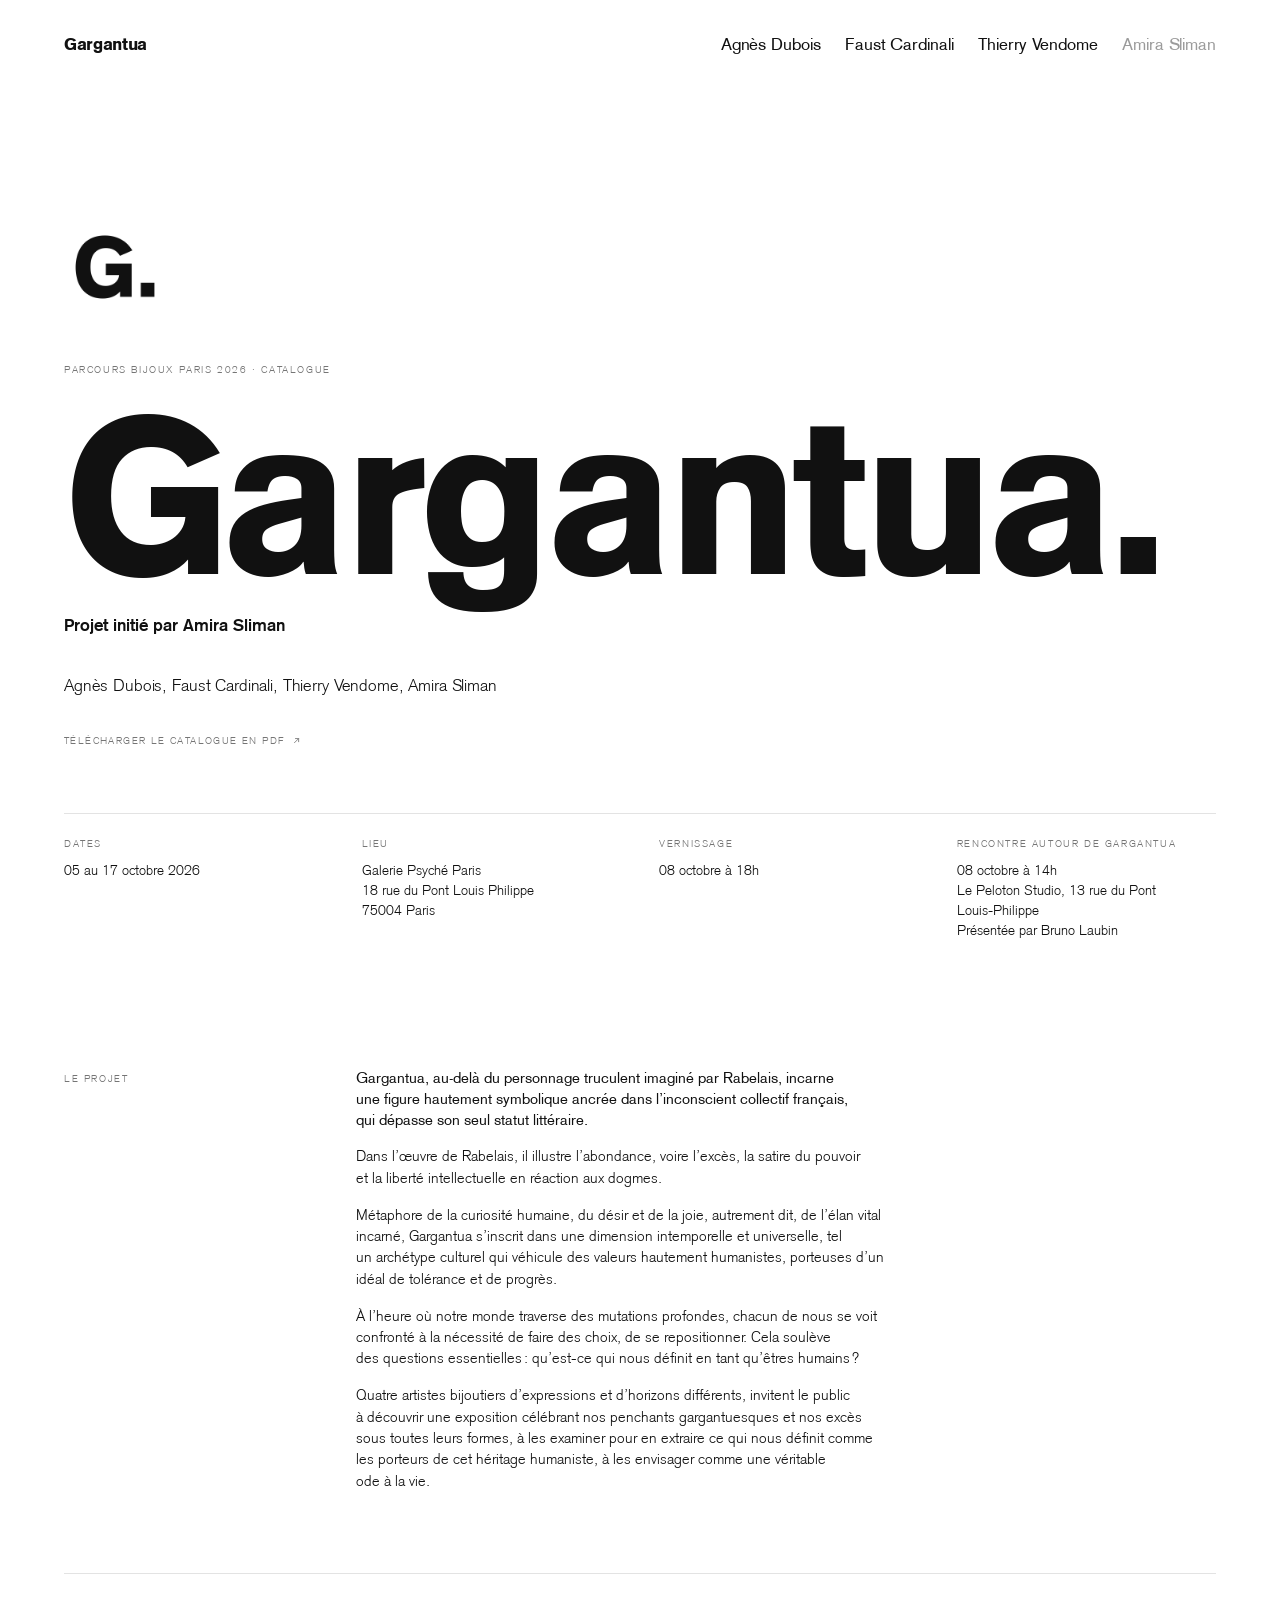
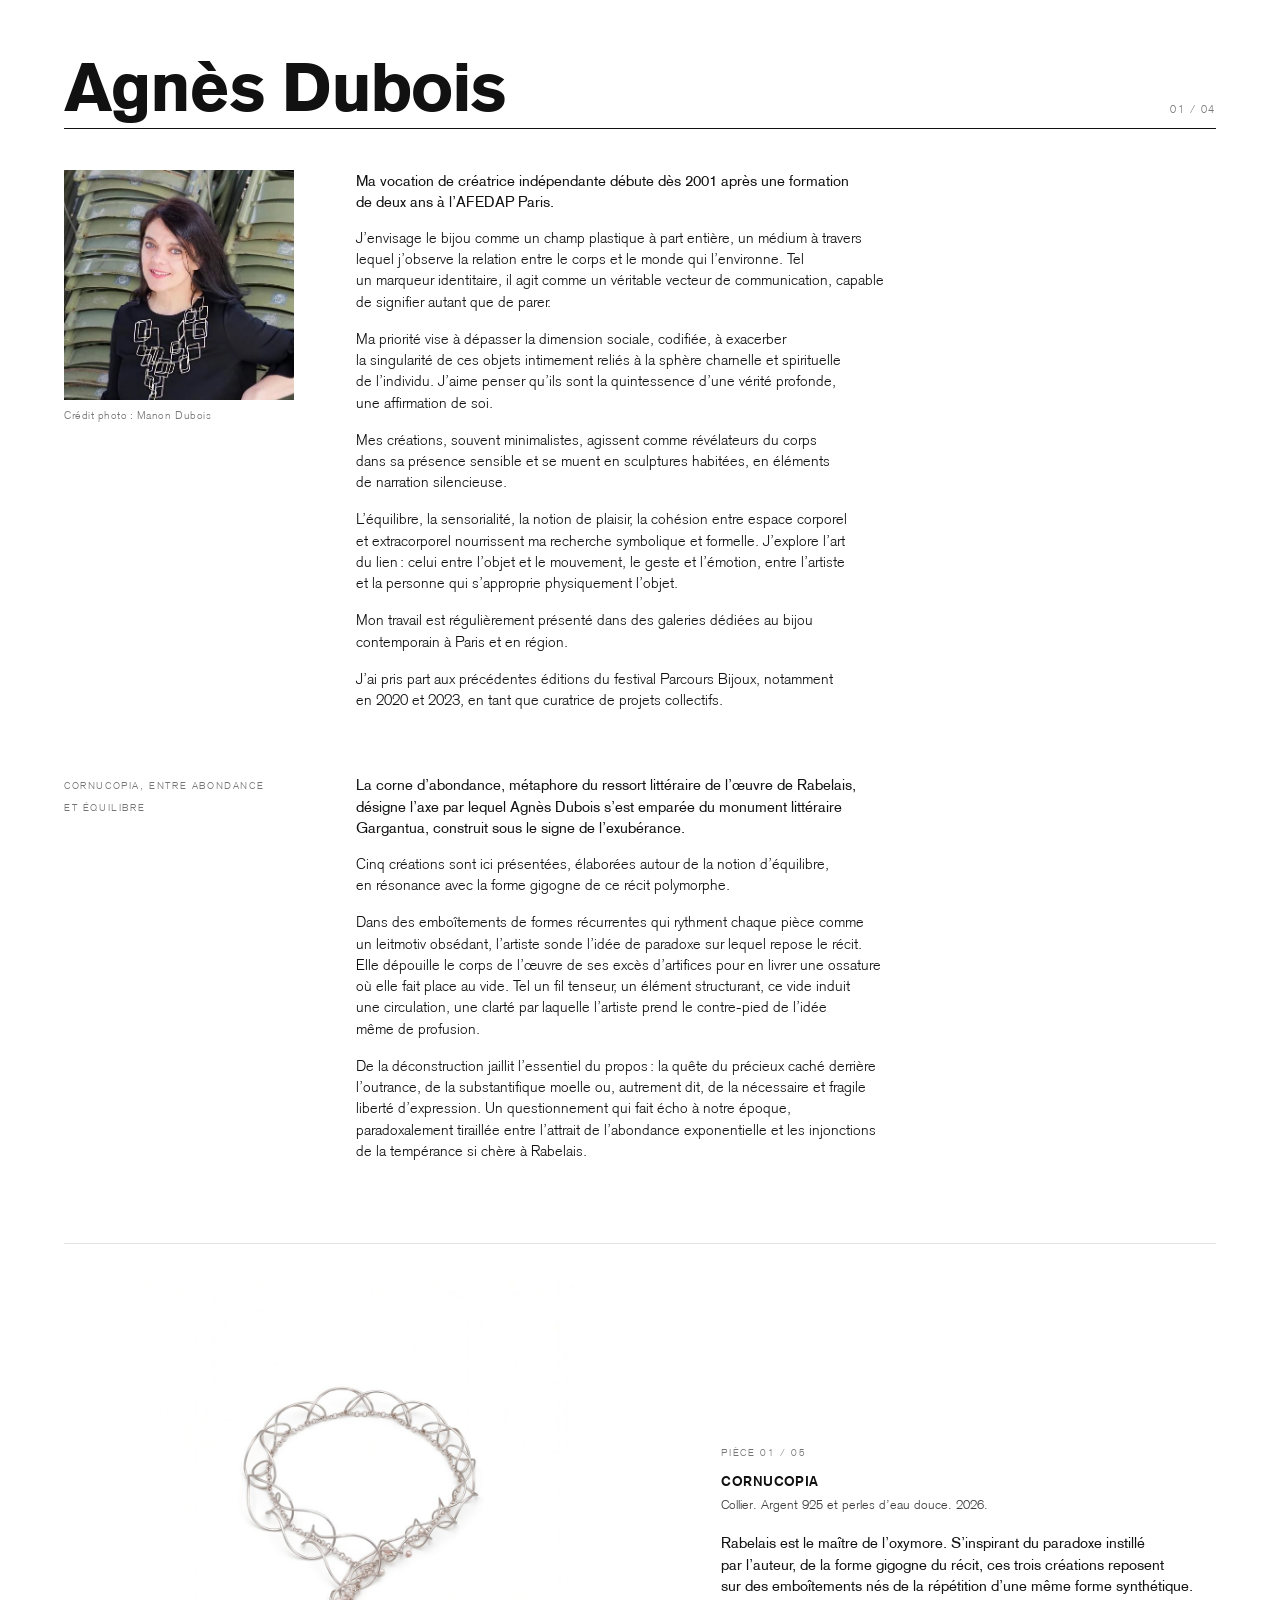
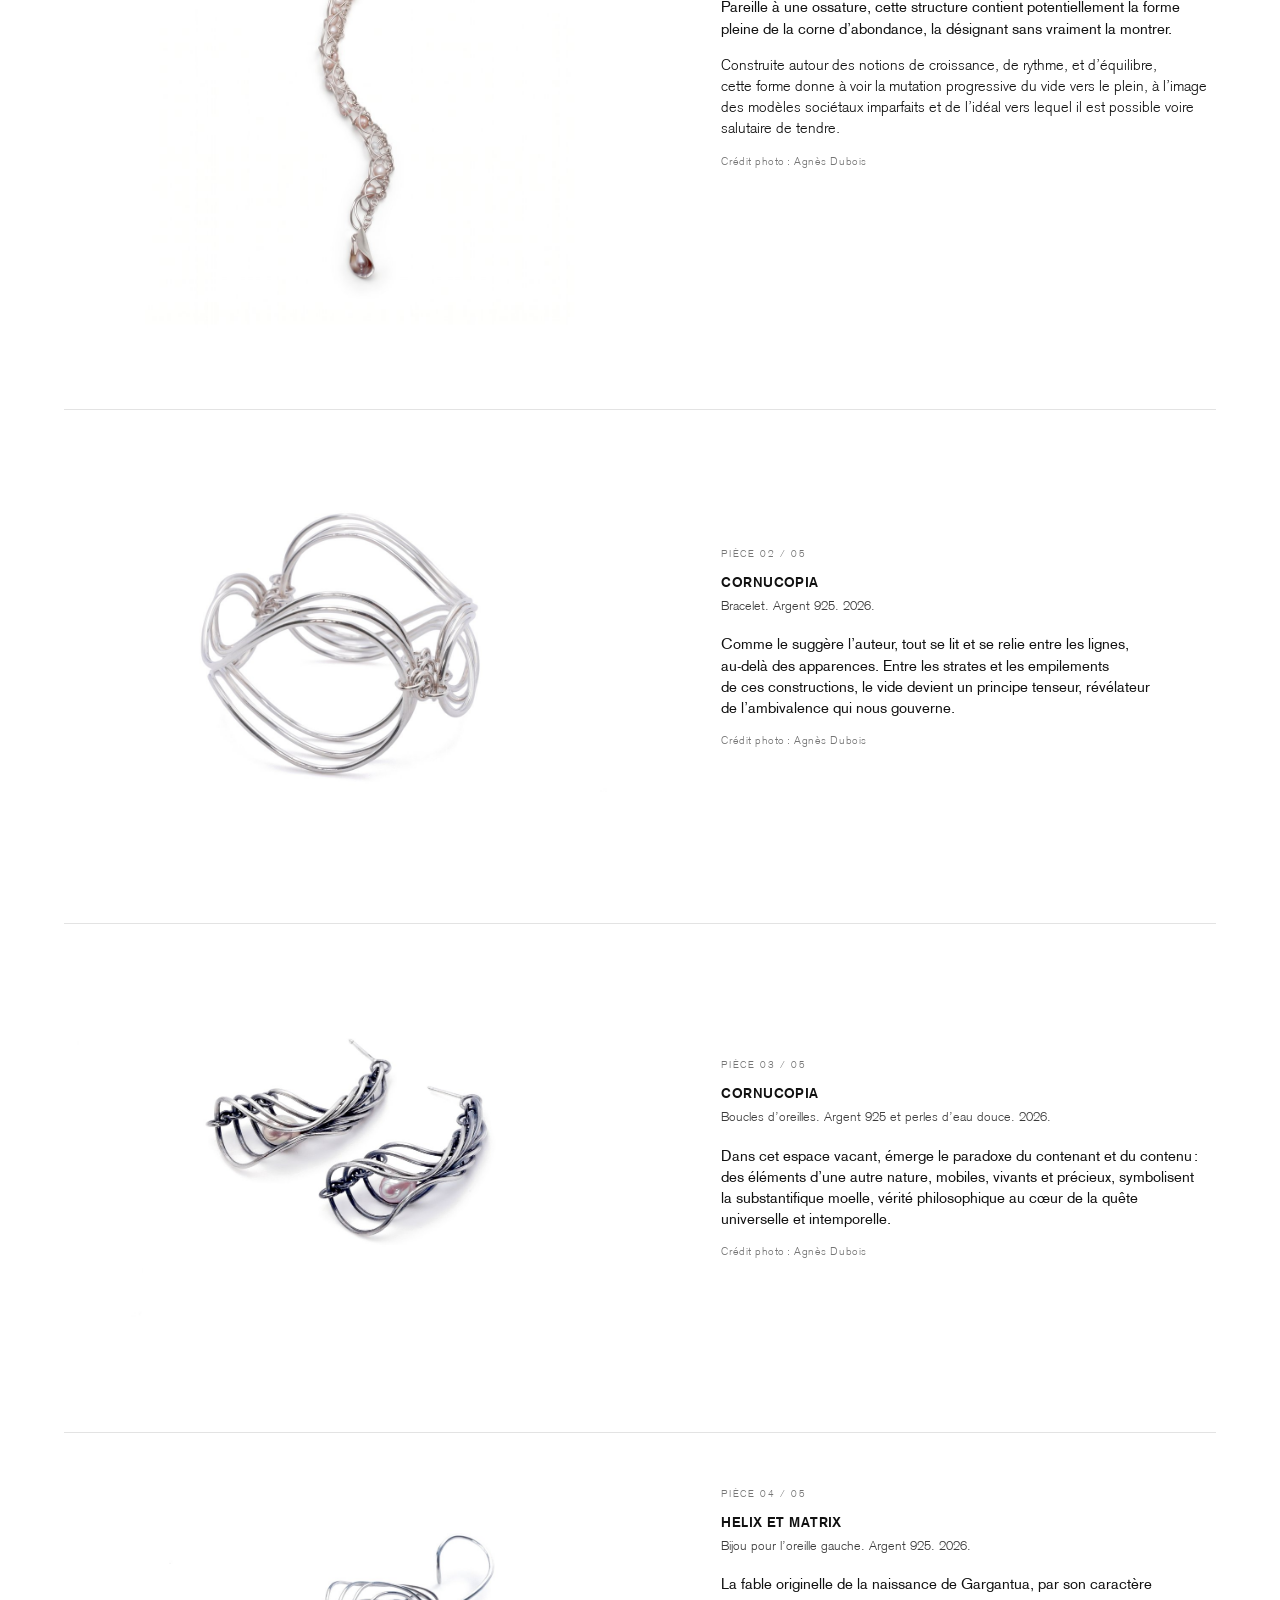
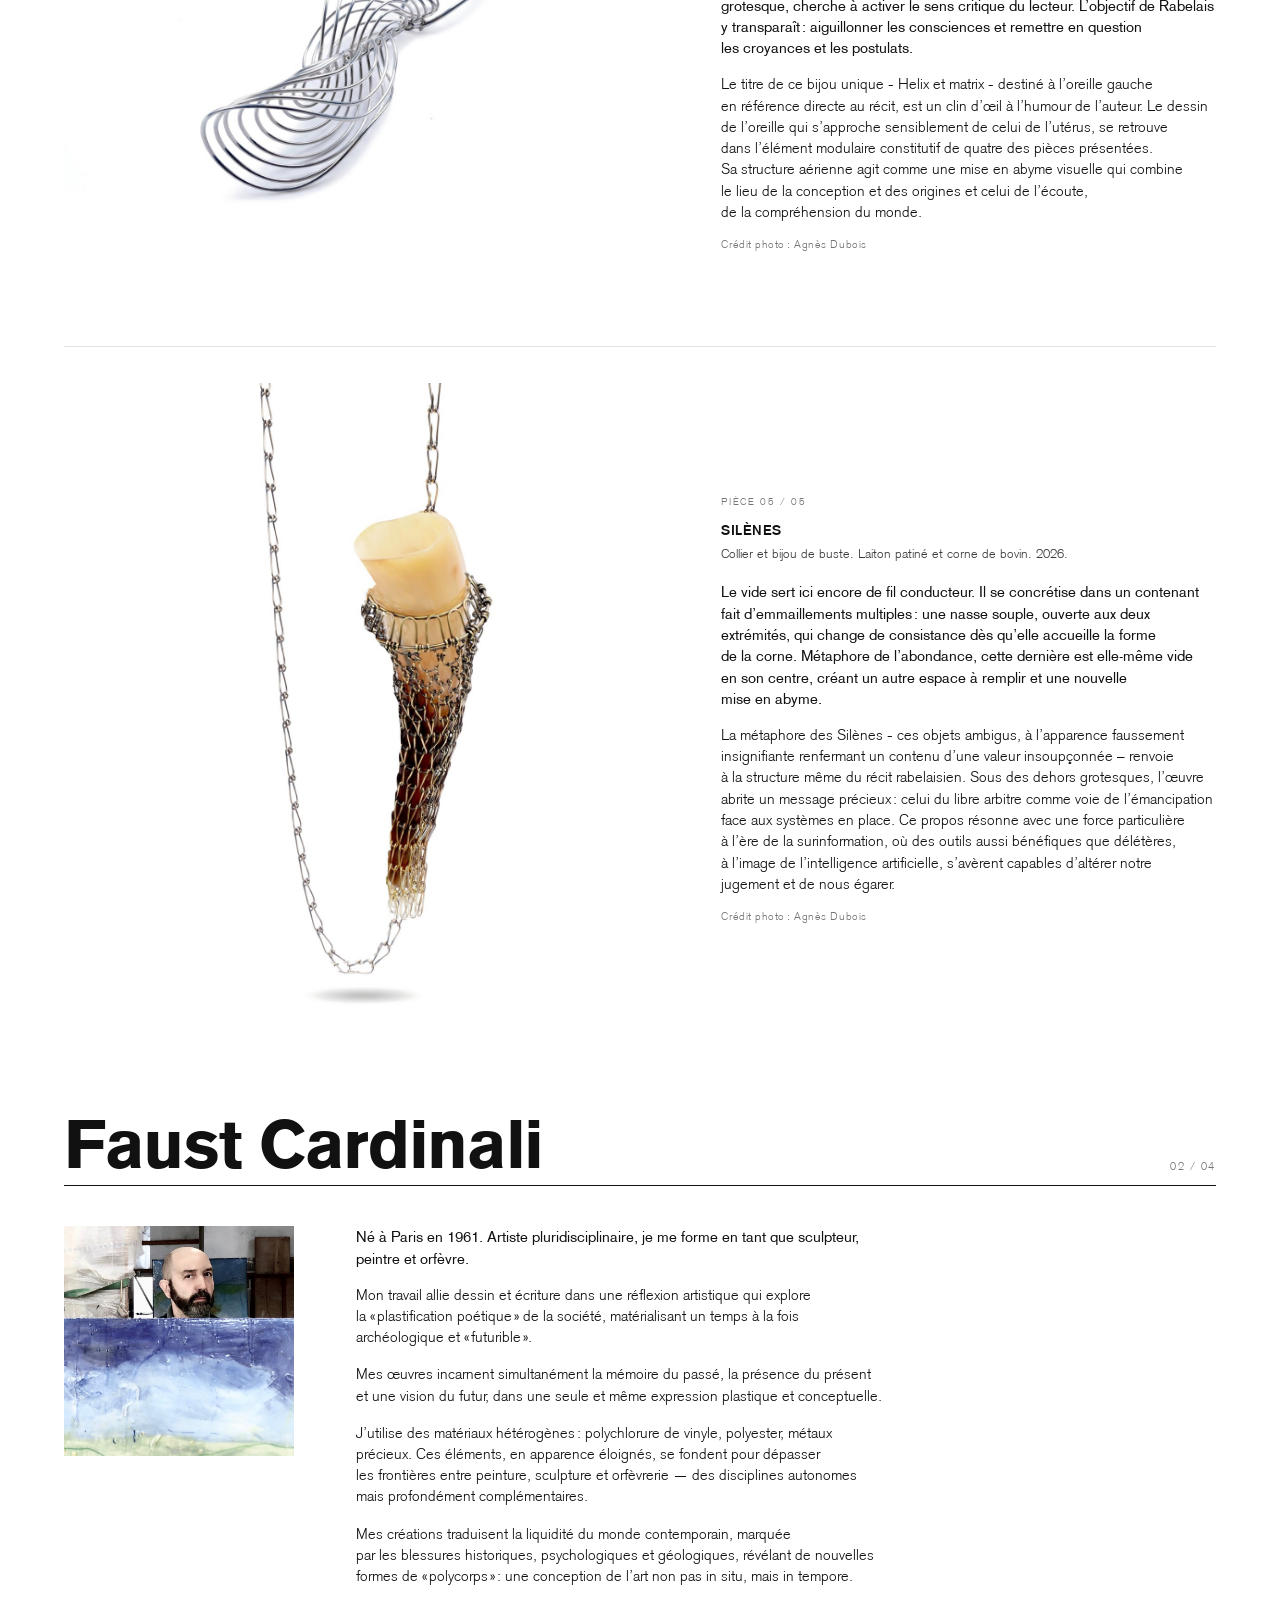
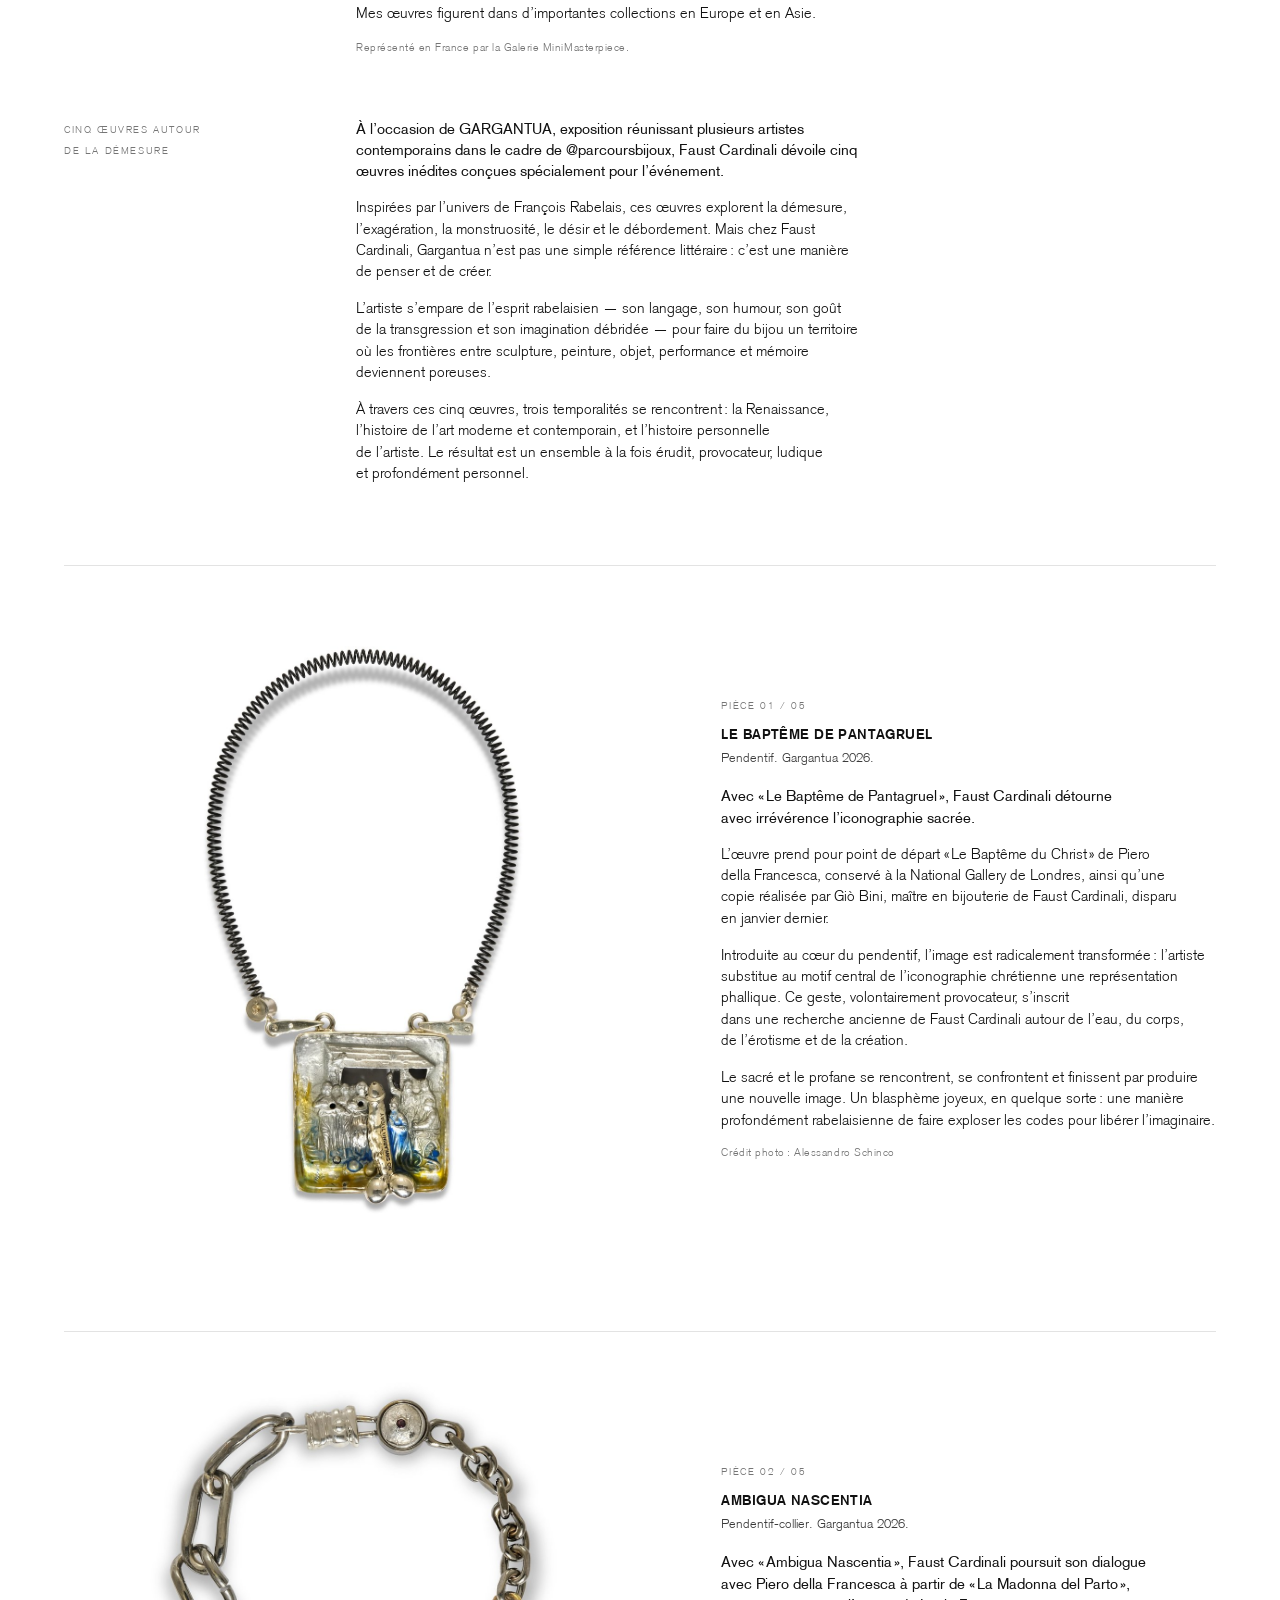
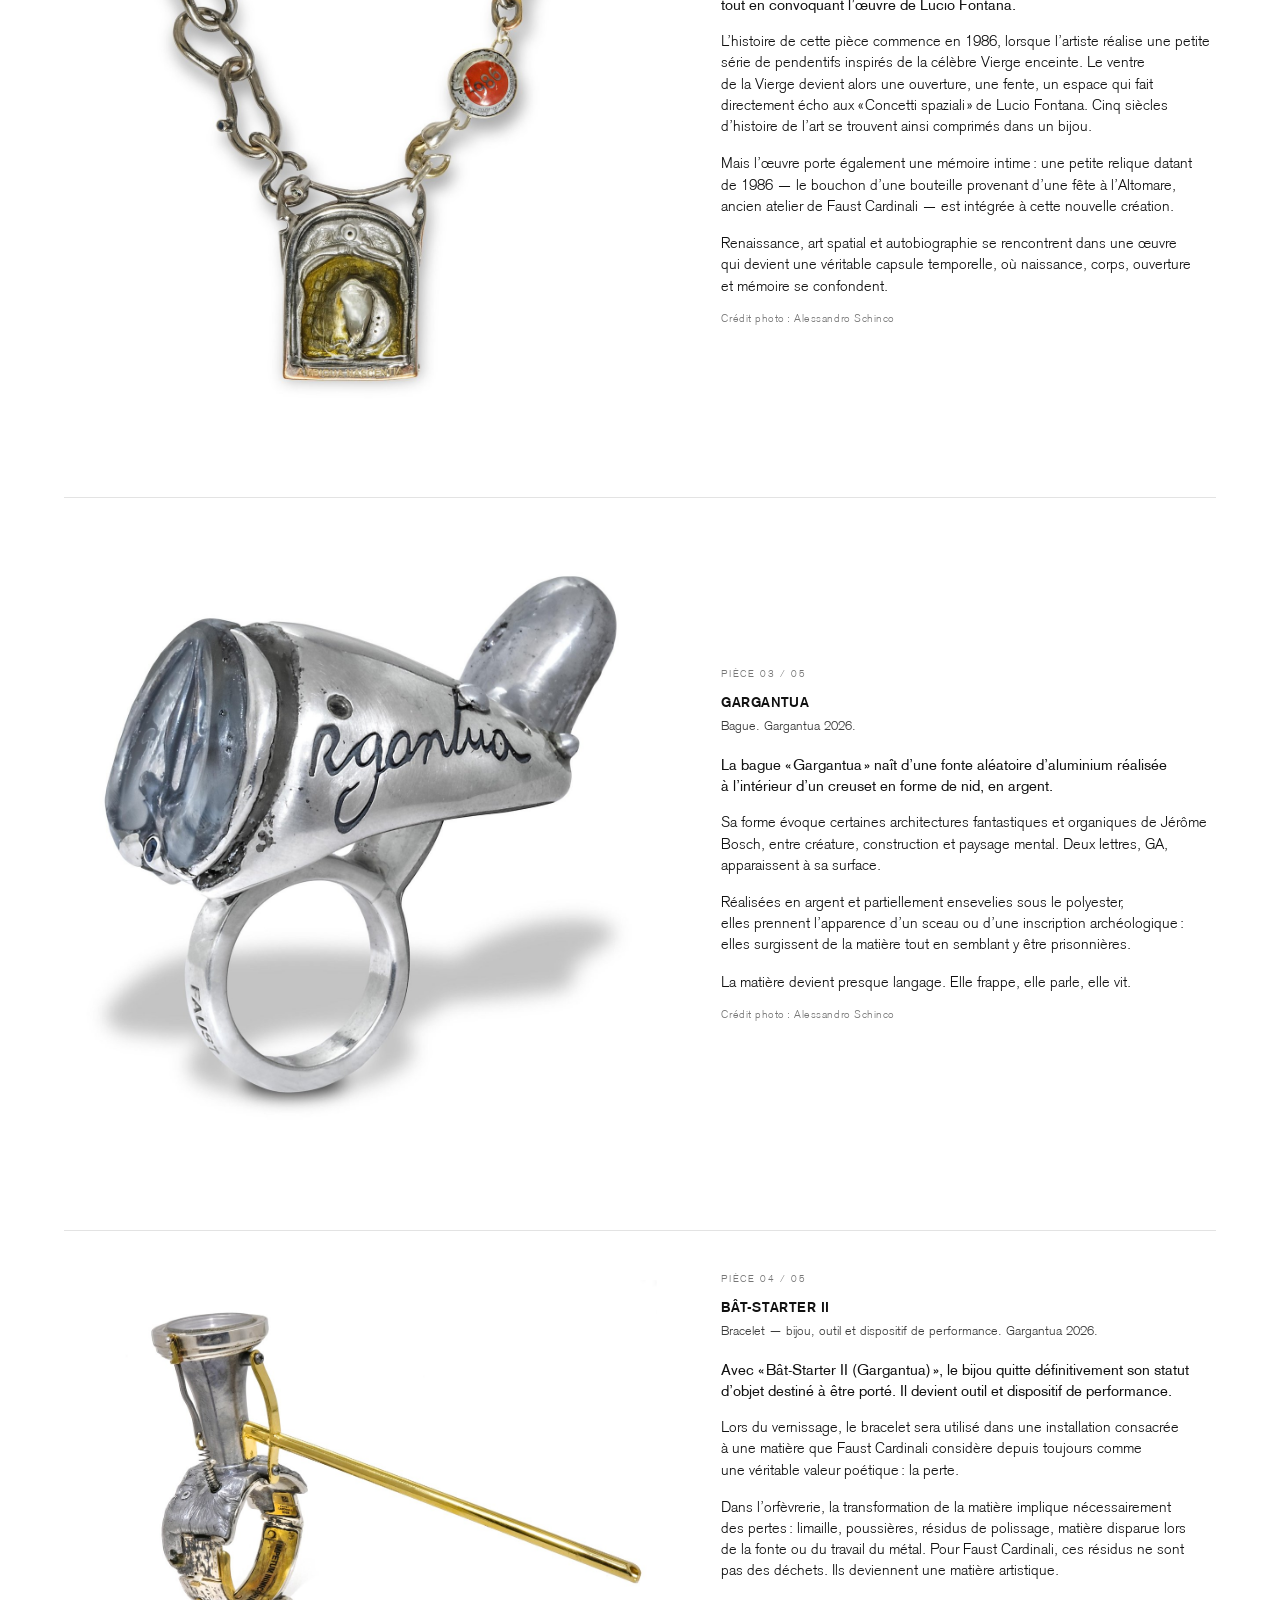
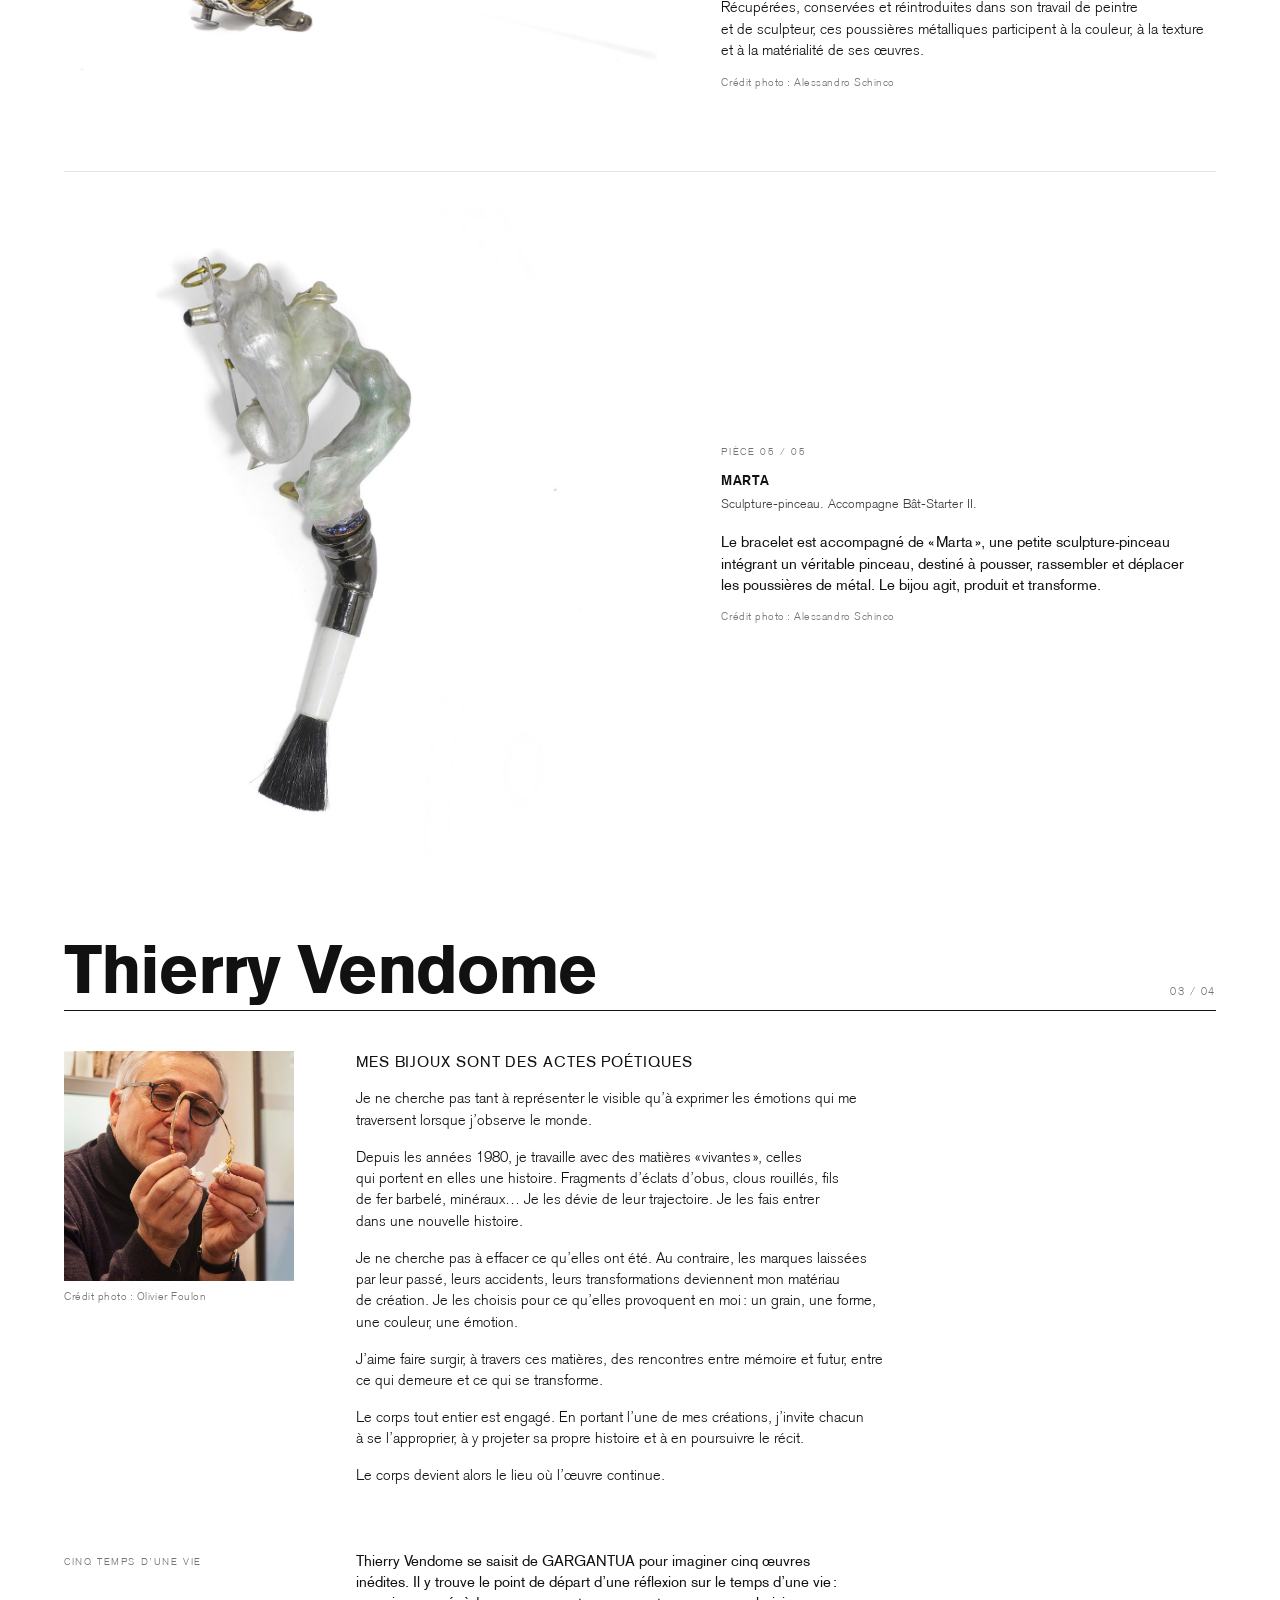
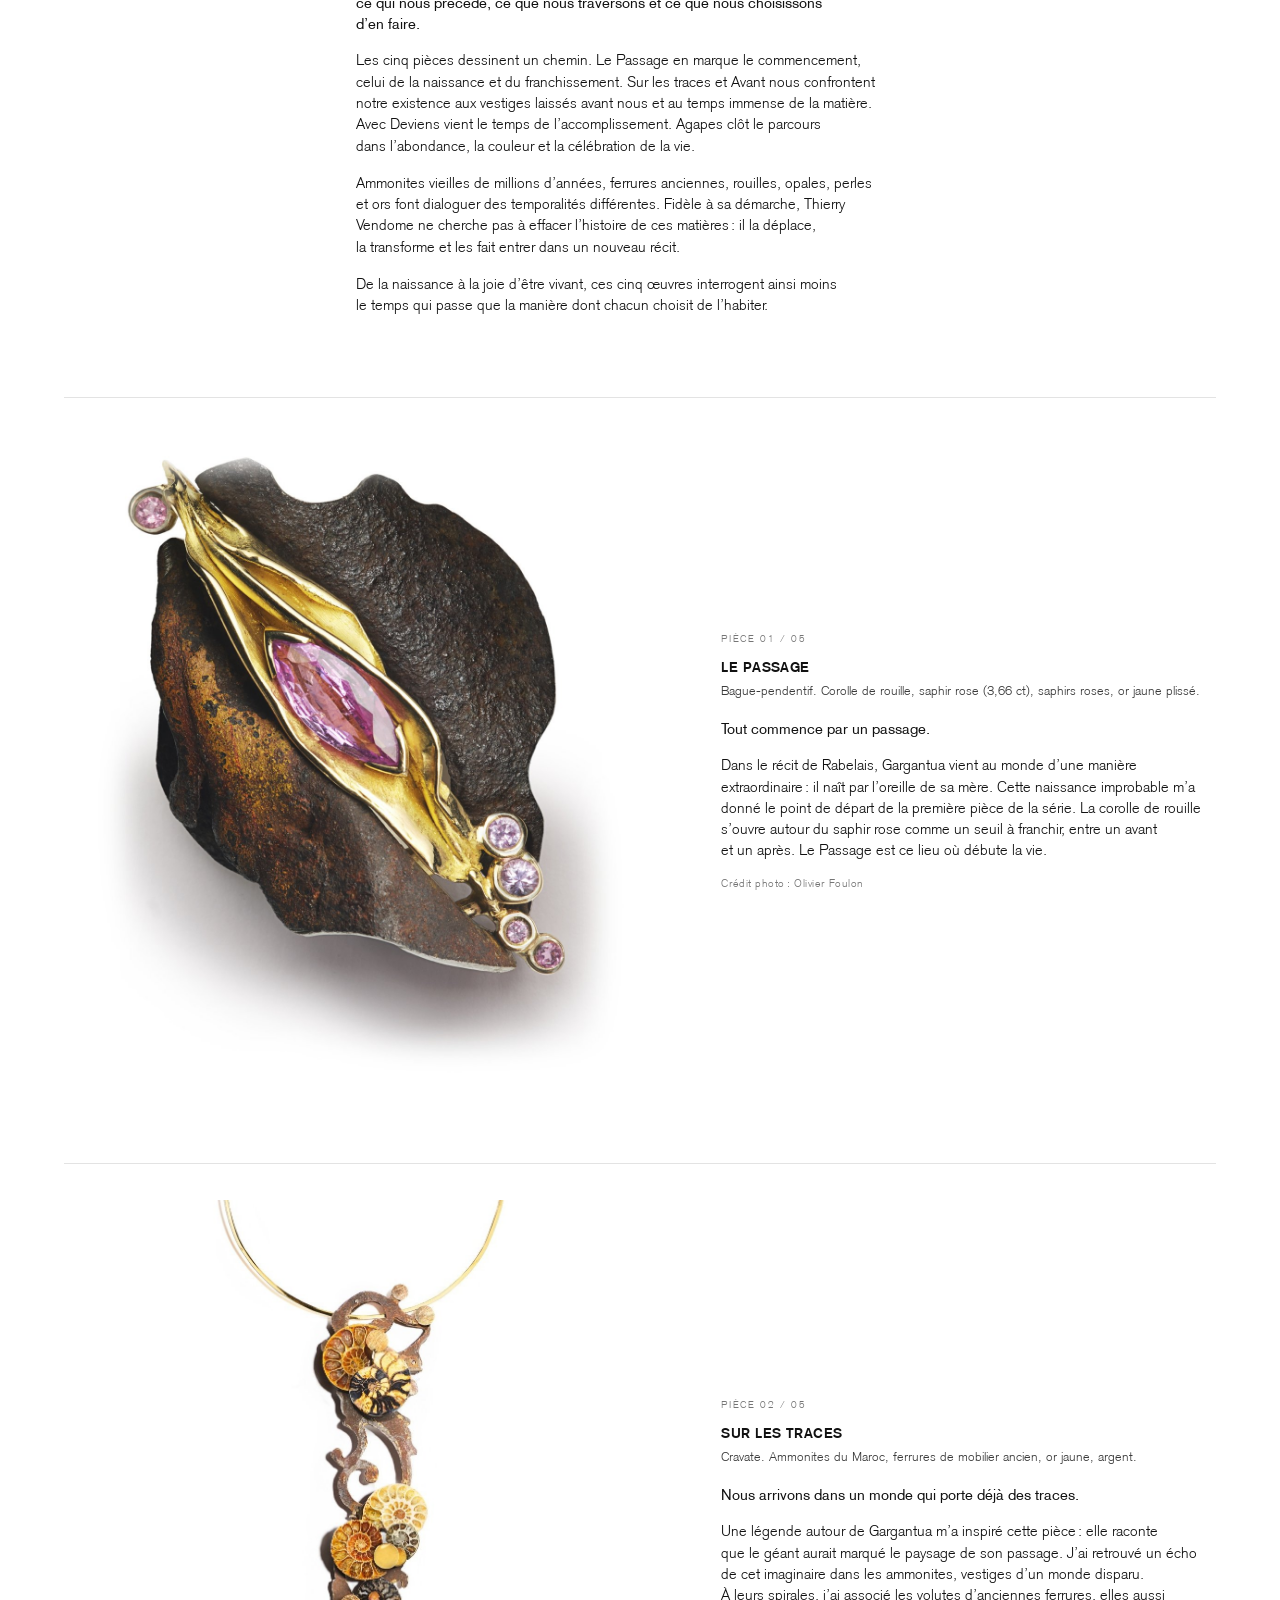
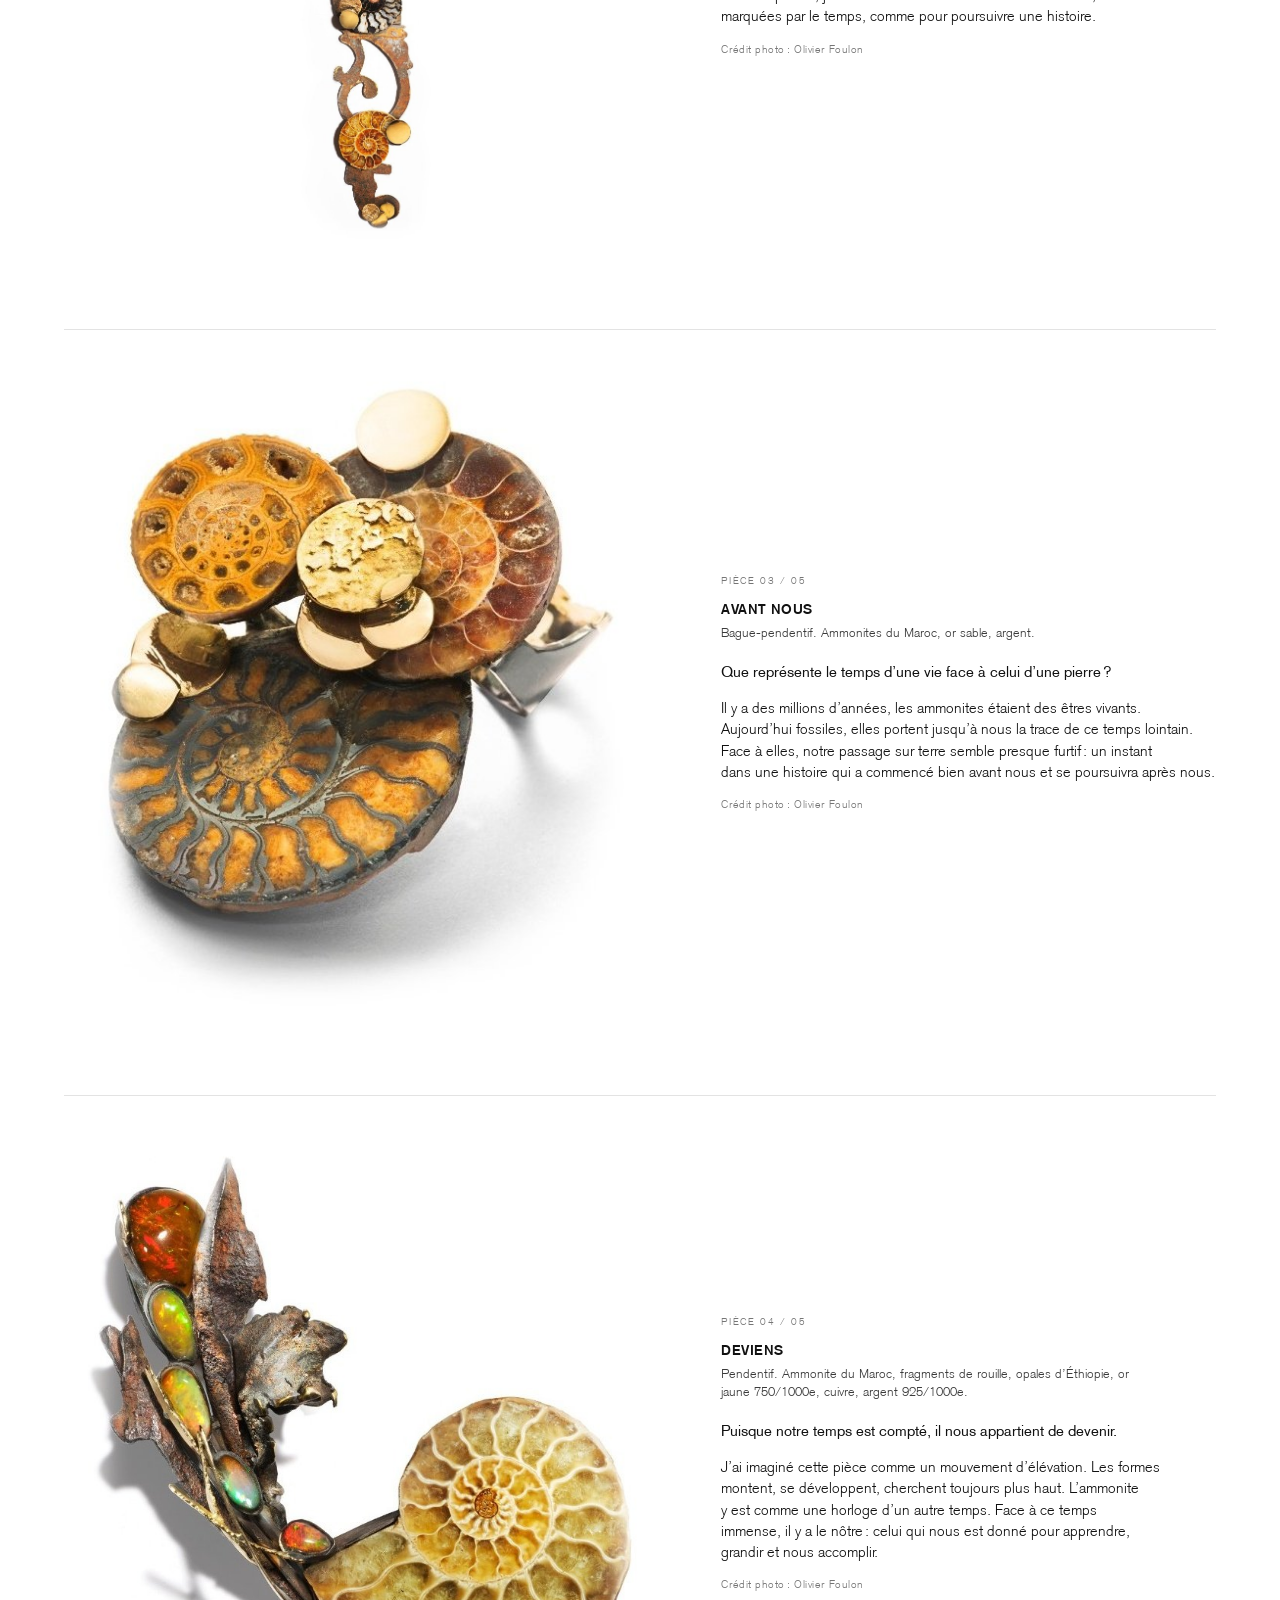
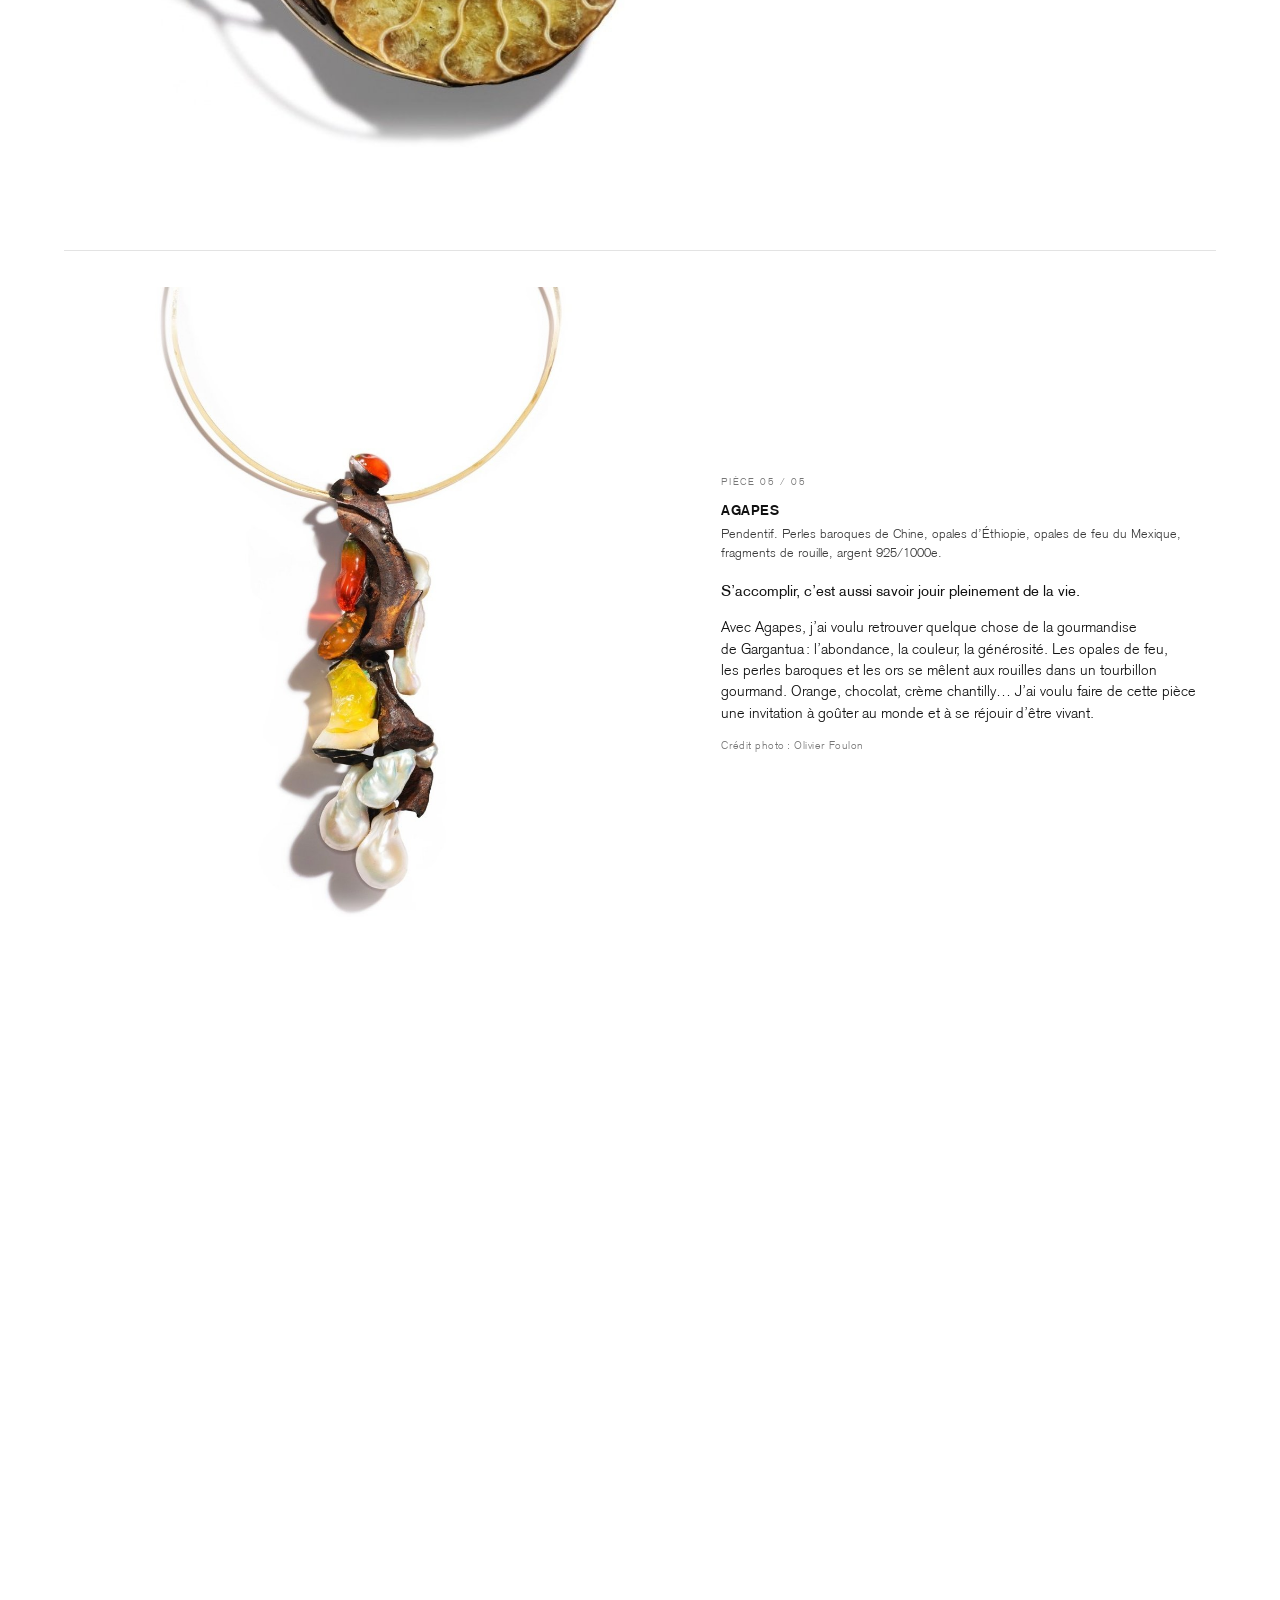
==== commit 60a22595: "Catalogue web : retour à la version au design du site Co-Authored-By: Claude Fable 5.1 <noreply@anth" ====
--- a/catalogue.html
+++ b/catalogue.html
@@ -1,196 +1,388 @@
-<!doctype html><html lang="fr"><head><meta charset="utf-8"><style>
-@font-face{font-family:AG;src:url(fonts/Akzidenz-grotesk-light.ttf);font-weight:300}
-@font-face{font-family:AG;src:url(fonts/Akzidenz-grotesk-roman.ttf);font-weight:400}
-@font-face{font-family:AG;src:url(fonts/Akzidenz-grotesk-bold.ttf);font-weight:700}
-@font-face{font-family:AG;src:url(fonts/Akzidenz-grotesk-black.ttf);font-weight:900}
-@page{size:A4;margin:0}
-*{box-sizing:border-box;margin:0;padding:0}
-body{font-family:AG,Helvetica,Arial,sans-serif;font-weight:300;color:#111;font-size:11pt;line-height:1.42;-webkit-print-color-adjust:exact}
-.p{width:210mm;height:297mm;padding:18mm 16mm 16mm;page-break-after:always;position:relative;overflow:hidden;display:flex;flex-direction:column}
-.p:last-child{page-break-after:auto}
-.lbl{font-size:7.5pt;letter-spacing:.16em;text-transform:uppercase;color:#757575}
-.credit{font-size:8pt;letter-spacing:.05em;color:#757575;line-height:1.35}
-.logo{width:16mm;height:auto}
-h1{font-weight:900;letter-spacing:-.035em;line-height:.84;font-size:96pt;margin-top:2mm}
-.sub{margin-top:8mm;font-weight:700;font-size:13pt}
-.noms{margin-top:4mm;font-size:13pt}
-.meta{margin-top:auto;display:grid;grid-template-columns:1fr 1fr 1fr 1fr;gap:6mm;padding-top:4mm;border-top:1px solid #e3e3e3}
-.meta p{margin-top:2mm;font-size:9.5pt;line-height:1.45}
-.split{display:grid;grid-template-columns:38mm 1fr;gap:10mm}
-.prose p{margin-bottom:1em;max-width:62ch}
-.prose .up{font-weight:400;letter-spacing:.06em}
-.h{display:flex;align-items:flex-end;justify-content:space-between;border-bottom:1px solid #111;padding-bottom:3mm;margin-bottom:9mm}
-.h h2{font-weight:900;letter-spacing:-.02em;line-height:.95;font-size:38pt}
-.h span{font-size:8pt;letter-spacing:.14em;color:#757575}
-.pf{width:38mm}
-.pf img{width:38mm;height:38mm;object-fit:cover;display:block}
-.pf .credit{margin-top:2mm}
-.foot .lbl{font-variant-numeric:tabular-nums}
-.affiche{flex:1;min-height:0;display:flex;align-items:center;justify-content:center}
-.affiche img{max-height:100%;max-width:100%;outline:1px solid #e3e3e3}
-.som{margin-top:14mm}
-.som a{display:flex;justify-content:space-between;align-items:baseline;border-bottom:1px solid #e3e3e3;padding:5mm 0;color:#111;text-decoration:none}
-.som h2{font-weight:900;letter-spacing:-.02em;line-height:.95;font-size:38pt}
-.som span{font-size:8pt;letter-spacing:.14em;color:#757575;text-transform:uppercase}
-.fin{display:grid;grid-template-columns:1fr 1fr;gap:10mm 12mm;margin-top:14mm}
-.fin .lbl{display:block;margin-bottom:2.5mm}
-.fin p{font-size:10pt;line-height:1.5;color:#3b3b3b}
-.fin .big{font-weight:700;font-size:13pt;color:#111}
-.foot{position:absolute;left:16mm;right:16mm;bottom:9mm;display:flex;justify-content:space-between}
-.oe{flex:1;min-height:0;display:grid;grid-template-columns:80mm 1fr;gap:10mm}
-.oe .tx{display:flex;flex-direction:column;min-width:0}
-.oe h3{font-weight:700;font-size:12pt;letter-spacing:.03em;text-transform:uppercase;margin-top:3mm}
-.oe .mat{margin-top:2mm;font-size:10pt;color:#3b3b3b;padding-bottom:4mm;border-bottom:1px solid #e3e3e3;margin-bottom:5mm;min-height:25mm;box-sizing:border-box}
-.oe .prose p{font-size:9.5pt;max-width:none}
-.oe .manque{font-size:9.5pt;color:#757575;font-style:normal}
-.oe--l{grid-template-columns:80mm 1fr;gap:10mm}
-.oe .im{min-height:0;display:flex;align-items:center;justify-content:center}
-.ph{max-width:100%;max-height:100%;display:flex;align-items:center;justify-content:center}
-.oe img{max-width:100%;max-height:100%;object-fit:contain;display:block}
-.oe .im.haut{align-items:flex-start;margin-top:-18mm}
-.oe .im.haut .ph{align-items:flex-start}
-.oe .im.haut img{transform-origin:top center}
-.voix{margin:0 0 3mm;color:#111}
-.oe .tx{position:relative;z-index:1}   /* le texte passe toujours devant le fond blanc d'une photo agrandie */
-.oe--pile{display:flex;flex-direction:column;gap:9mm}
-.oe--pile .tx{width:80mm;flex:none}
-.oe--pile .im{flex:1;min-height:0;padding-bottom:8mm}
-.oe--g{grid-template-columns:62mm 1fr;gap:8mm}
-.oe--g .im{justify-content:center}
-.oe--g .im:not(.haut){padding:4mm 0 10mm}
-.oe .vide{width:100%;height:100%;border:1px solid #e3e3e3;display:flex;align-items:center;justify-content:center}
-</style><meta name="viewport" content="width=device-width,initial-scale=1">
+<!doctype html>
+<html lang="fr">
+<head>
+<meta charset="utf-8">
+<meta name="viewport" content="width=device-width,initial-scale=1,viewport-fit=cover">
 <title>Gargantua · Catalogue</title>
-<meta name="description" content="Catalogue de l'exposition Gargantua, Parcours Bijoux Paris 2026.">
-<link rel="icon" type="image/png" sizes="32x32" href="favicon-32.png"><link rel="icon" type="image/png" sizes="512x512" href="favicon-512.png"><link rel="apple-touch-icon" href="favicon-180.png">
+<meta name="description" content="Gargantua. Une proposition pour le Parcours Bijoux 2026, projet initié par Amira Sliman. Agnès Dubois, Faust Cardinali, Thierry Vendome, Amira Sliman. Galerie Psyché Paris, 5 au 17 octobre 2026.">
+<meta name="theme-color" content="#ffffff">
+<meta property="og:type" content="website">
+<meta property="og:title" content="Gargantua · Catalogue">
+<meta property="og:description" content="Vous êtes invité(e)s. Agnès Dubois, Faust Cardinali, Thierry Vendome, Amira Sliman. Galerie Psyché Paris, 05 au 17 octobre 2026. Vernissage le 08 octobre à 18h.">
+<meta property="og:locale" content="fr_FR">
+<meta property="og:url" content="https://gargantua-paris.github.io/catalogue.html">
+<meta property="og:image" content="https://gargantua-paris.github.io/images/affiche/affiche_gargantua.jpg?v=20260930">
+<meta property="og:image:width" content="1080">
+<meta property="og:image:height" content="1350">
+<link rel="icon" type="image/png" sizes="32x32" href="favicon-32.png">
+<link rel="icon" type="image/png" sizes="512x512" href="favicon-512.png">
+<link rel="apple-touch-icon" href="favicon-180.png">
+<link rel="stylesheet" href="style.css?v=20261001b">
+<script type="application/ld+json">
+{"@context":"https://schema.org","@type":"ExhibitionEvent","name":"Gargantua",
+"description":"Exposition de bijou contemporain, Parcours Bijoux Paris 2026. Projet initié par Amira Sliman. Agnès Dubois, Faust Cardinali, Thierry Vendome, Amira Sliman.",
+"startDate":"2026-10-05","endDate":"2026-10-17",
+"eventStatus":"https://schema.org/EventScheduled","eventAttendanceMode":"https://schema.org/OfflineEventAttendanceMode",
+"location":{"@type":"Place","name":"Galerie Psyché Paris","address":{"@type":"PostalAddress","streetAddress":"18 rue du Pont Louis Philippe","postalCode":"75004","addressLocality":"Paris","addressCountry":"FR"}},
+"performer":[{"@type":"Person","name":"Agnès Dubois"},{"@type":"Person","name":"Faust Cardinali"},{"@type":"Person","name":"Thierry Vendome"},{"@type":"Person","name":"Amira Sliman"}],
+"organizer":{"@type":"Organization","name":"d’un bijou à l’autre"},
+"superEvent":{"@type":"Event","name":"Parcours Bijoux Paris 2026","startDate":"2026-10-01","endDate":"2026-10-31","url":"https://www.parcoursbijoux.com"},
+"subEvent":[
+ {"@type":"Event","name":"Vernissage de Gargantua","startDate":"2026-10-08T18:00:00+02:00","location":{"@type":"Place","name":"Galerie Psyché Paris","address":"18 rue du Pont Louis Philippe, 75004 Paris"}},
+ {"@type":"Event","name":"Rencontre autour de Gargantua","startDate":"2026-10-08T14:00:00+02:00","location":{"@type":"Place","name":"Le Peloton Studio","address":"13 rue du Pont Louis-Philippe, 75004 Paris"}}]}
+</script>
 <style>
-.dl{display:block;text-align:center;font-size:8pt;letter-spacing:.16em;text-transform:uppercase;color:#757575;text-decoration:none;padding:6mm 0 10mm}
-@media screen and (min-width:701px){body{background:#d9d9d9}.p{margin:8mm auto;background:#fff;box-shadow:0 1px 6px rgba(0,0,0,.2)}}
-@media screen and (max-width:700px){
-
-@page{size:108mm 192mm;margin:11mm 9mm 11mm}
-body{font-size:9.5pt}
-.p{width:auto;height:auto;min-height:170mm;padding:0;overflow:visible;display:block}
-.foot{display:none}
-h1{font-size:44pt}
-.split{grid-template-columns:1fr;gap:5mm}
-.prose p{max-width:none}
-.h h2{font-size:24pt}
-.pf,.pf img{width:30mm}.pf img{height:30mm}
-.oe,.oe--l{display:flex;flex-direction:column;gap:5mm}
-.oe .im{order:-1;height:80mm}
-.oe .im.haut{margin-top:0}
-.oe--pile .tx{width:auto}
-.oe .prose p{font-size:9pt}
-.oe .credit{margin-top:4mm!important}
-.affiche{height:165mm}
-.fin{grid-template-columns:1fr;gap:5mm;margin-top:6mm}
-.fin p{font-size:8.5pt}
-
-body{padding:24px 20px}
-.p{min-height:0;margin:0 0 12mm;padding:0 0 12mm;border-bottom:1px solid #e3e3e3}
-.p:first-child{min-height:86vh;display:flex;flex-direction:column}
-.affiche{height:auto}.affiche img{width:100%}
-.oe .im,.oe .im.haut{height:auto;margin:0}.oe .ph{width:100%}.oe img{width:100%;max-height:none}
+.oeuvre{display:grid;grid-template-columns:minmax(0,1fr);gap:22px;margin-top:clamp(56px,9vh,120px);padding-top:clamp(28px,4vh,48px);border-top:1px solid var(--line)}
+.oeuvre .piece__im{align-items:center}.oeuvre .piece__im img{max-height:72vh}
+.oeuvre__t h3{font-weight:700;font-size:clamp(14px,1.1vw,16px);letter-spacing:.03em;text-transform:uppercase;margin-top:10px}
+.oeuvre__t .mat{margin-top:4px;color:var(--soft);font-size:clamp(13px,1vw,15px)}
+.oeuvre__t .prose{margin-top:18px}.oeuvre__t .credit{margin-top:14px}
+.pdf{display:inline-block;margin-top:clamp(26px,4vh,52px)}
+@media(min-width:900px){.oeuvre{grid-template-columns:minmax(0,6fr) minmax(0,5fr);gap:clamp(32px,5vw,96px);align-items:center}}
+</style>
+</head>
+<body>
+<script>document.documentElement.classList.add('js')</script>
+
+<header class="bar">
+ <a class="bar__b" href="#top">Gargantua</a>
+ <nav class="bar__n"><a href="#agnes-dubois"><span class="fn">Agnès </span>Dubois</a><a href="#faust-cardinali"><span class="fn">Faust </span>Cardinali</a><a href="#thierry-vendome"><span class="fn">Thierry </span>Vendome</a><a href="#amira-sliman"><span class="fn">Amira </span>Sliman</a></nav>
+</header>
+<div class="fil" aria-hidden="true">
+ <a class="fil__b" href="#top">Gargantua</a>
+ <nav class="fil__n"><a href="#agnes-dubois">Agnès Dubois</a><a href="#faust-cardinali">Faust Cardinali</a><a href="#thierry-vendome">Thierry Vendome</a><a href="#amira-sliman">Amira Sliman</a></nav>
+</div>
+
+<main>
+
+<section class="hero pres" id="top">
+ <img class="logo" src="favicon-512.png" width="512" height="512" alt="G." decoding="async">
+ <p class="hero__k lbl">Parcours Bijoux Paris 2026 · Catalogue</p>
+ <h1>Gargantua.</h1>
+ <div class="hero__sub">
+  <em>Projet initié par Amira Sliman</em>
+ </div>
+ <p class="noms"><a href="#agnes-dubois" style="white-space:nowrap">Agnès Dubois</a>, <a href="#faust-cardinali" style="white-space:nowrap">Faust Cardinali</a>, <a href="#thierry-vendome" style="white-space:nowrap">Thierry Vendome</a>, <a href="#amira-sliman" style="white-space:nowrap">Amira Sliman</a></p>
+ <a class="k pdf" href="catalogue.pdf">Télécharger le catalogue en PDF <svg class="fl" viewBox="0 0 12 12" aria-hidden="true"><path d="M2.6 9.4 9.4 2.6M4.3 2.6h5.1v5.1"/></svg></a>
+
+ <div class="meta">
+  <div><span class="lbl">Dates</span><p>05 au 17 octobre 2026</p></div>
+  <div><span class="lbl">Lieu</span><p>Galerie Psyché Paris<br>18 rue du Pont Louis Philippe<br>75004 Paris</p></div>
+  <div><span class="lbl">Vernissage</span><p>08 octobre à 18h</p></div>
+  <div><span class="lbl">Rencontre autour de Gargantua</span><p>08 octobre à 14h<br>Le Peloton Studio, 13 rue du Pont <span style="white-space:nowrap">Louis-Philippe</span><br>Présentée par Bruno Laubin</p></div>
+ </div>
+</section>
+
+<section>
+ <div class="split">
+  <div><span class="lbl">Le projet</span></div>
+  <div class="prose"><p>Gargantua, <span style="white-space:nowrap">au-delà</span> du personnage truculent imaginé par Rabelais, incarne une figure hautement symbolique ancrée dans l’inconscient collectif français, qui dépasse son seul statut littéraire.</p><p>Dans l’œuvre de Rabelais, il illustre l’abondance, voire l’excès, la satire du pouvoir et la liberté intellectuelle en réaction aux dogmes.</p><p>Métaphore de la curiosité humaine, du désir et de la joie, autrement dit, de l’élan vital incarné, Gargantua s’inscrit dans une dimension intemporelle et universelle, tel un archétype culturel qui véhicule des valeurs hautement humanistes, porteuses d’un idéal de tolérance et de progrès.</p><p>À l’heure où notre monde traverse des mutations profondes, chacun de nous se voit confronté à la nécessité de faire des choix, de se repositionner. Cela soulève des questions essentielles : qu’<span style="white-space:nowrap">est-ce</span> qui nous définit en tant qu’êtres humains ?</p><p>Quatre artistes bijoutiers d’expressions et d’horizons différents, invitent le public à découvrir une exposition célébrant nos penchants gargantuesques et nos excès sous toutes leurs formes, à les examiner pour en extraire ce qui nous définit comme les porteurs de cet héritage humaniste, à les envisager comme une véritable ode à la vie.</p></div>
+ </div>
+ <div class="rule"></div>
+</section>
+
+
+<section class="artiste" id="agnes-dubois">
+ <div class="artiste__h"><h2>Agnès Dubois</h2><span>01 / 04</span></div>
+ <div class="split cr">
+  <div><figure class="pf"><img src="images/portraits/agnes-dubois.jpg" srcset="images/portraits/agnes-dubois.jpg 485w" style="--fp:50% 0%" sizes="(max-width:620px) calc(100vw - 40px), 230px" width="485" height="550" alt="Portrait de Agnès Dubois" loading="lazy" decoding="async"><figcaption><p class="credit">Crédit photo : Manon Dubois</p></figcaption></figure></div>
+  <div class="prose"><p>Ma vocation de créatrice indépendante débute dès 2001 après une formation de deux ans à l’AFEDAP Paris.</p><p>J’envisage le bijou comme un champ plastique à part entière, un médium à travers lequel j’observe la relation entre le corps et le monde qui l’environne. Tel un marqueur identitaire, il agit comme un véritable vecteur de communication, capable de signifier autant que de parer.</p><p>Ma priorité vise à dépasser la dimension sociale, codifiée, à exacerber la singularité de ces objets intimement reliés à la sphère charnelle et spirituelle de l’individu. J’aime penser qu’ils sont la quintessence d’une vérité profonde, une affirmation de soi.</p><p>Mes créations, souvent minimalistes, agissent comme révélateurs du corps dans sa présence sensible et se muent en sculptures habitées, en éléments de narration silencieuse.</p><p>L’équilibre, la sensorialité, la notion de plaisir, la cohésion entre espace corporel et extracorporel nourrissent ma recherche symbolique et formelle. J’explore l’art du lien : celui entre l’objet et le mouvement, le geste et l’émotion, entre l’artiste et la personne qui s’approprie physiquement l’objet.</p><p>Mon travail est régulièrement présenté dans des galeries dédiées au bijou contemporain à Paris et en région.</p><p>J’ai pris part aux précédentes éditions du festival Parcours Bijoux, notamment en 2020 et 2023, en tant que curatrice de projets collectifs.</p></div>
+ </div><div class="split"><div><span class="lbl">Cornucopia, entre abondance et équilibre</span></div><div class="prose"><p>La corne d’abondance, métaphore du ressort littéraire de l’œuvre de Rabelais, désigne l’axe par lequel Agnès Dubois s’est emparée du monument littéraire Gargantua, construit sous le signe de l’exubérance.</p><p>Cinq créations sont ici présentées, élaborées autour de la notion d’équilibre, en résonance avec la forme gigogne de ce récit polymorphe.</p><p>Dans des emboîtements de formes récurrentes qui rythment chaque pièce comme un leitmotiv obsédant, l’artiste sonde l’idée de paradoxe sur lequel repose le récit. Elle dépouille le corps de l’œuvre de ses excès d’artifices pour en livrer une ossature où elle fait place au vide. Tel un fil tenseur, un élément structurant, ce vide induit une circulation, une clarté par laquelle l’artiste prend le <span style="white-space:nowrap">contre-pied</span> de l’idée même de profusion.</p><p>De la déconstruction jaillit l’essentiel du propos : la quête du précieux caché derrière l’outrance, de la substantifique moelle ou, autrement dit, de la nécessaire et fragile liberté d’expression. Un questionnement qui fait écho à notre époque, paradoxalement tiraillée entre l’attrait de l’abondance exponentielle et les injonctions de la tempérance si chère à Rabelais.</p></div></div>
+ <div class="oeuvre">
+  <figure class="piece__im" role="button" tabindex="0" aria-label="Voir CORNUCOPIA en grand"
+          data-full="images/catalogue/agnes-dubois_01.jpg" data-bg="#ffffff" data-titre="CORNUCOPIA" data-mat="Collier. Argent 925 et perles d’eau douce. 2026." data-cred="Crédit photo : Agnès Dubois" data-nom="Agnès Dubois">
+   <img src="images/catalogue/agnes-dubois_01_m.jpg" width="934" height="1400" alt="CORNUCOPIA, Agnès Dubois" loading="lazy" decoding="async">
+  </figure>
+  <div class="oeuvre__t"><span class="lbl">Pièce 01 / 05</span><h3>CORNUCOPIA</h3><p class="mat">Collier. Argent 925 et perles d’eau douce. 2026.</p>
+   <div class="prose"><p>Rabelais est le maître de l’oxymore. S’inspirant du paradoxe instillé par l’auteur, de la forme gigogne du récit, ces trois créations reposent sur des emboîtements nés de la répétition d’une même forme synthétique. Pareille à une ossature, cette structure contient potentiellement la forme pleine de la corne d’abondance, la désignant sans vraiment la montrer.</p><p>Construite autour des notions de croissance, de rythme, et d’équilibre, cette forme donne à voir la mutation progressive du vide vers le plein, à l’image des modèles sociétaux imparfaits et de l’idéal vers lequel il est possible voire salutaire de tendre.</p></div><p class="credit">Crédit photo : Agnès Dubois</p></div>
+ </div>
+ <div class="oeuvre">
+  <figure class="piece__im" role="button" tabindex="0" aria-label="Voir CORNUCOPIA en grand"
+          data-full="images/catalogue/agnes-dubois_02.jpg" data-bg="#ffffff" data-titre="CORNUCOPIA" data-mat="Bracelet. Argent 925. 2026." data-cred="Crédit photo : Agnès Dubois" data-nom="Agnès Dubois">
+   <img src="images/catalogue/agnes-dubois_02_m.jpg" width="1400" height="934" alt="CORNUCOPIA, Agnès Dubois" loading="lazy" decoding="async">
+  </figure>
+  <div class="oeuvre__t"><span class="lbl">Pièce 02 / 05</span><h3>CORNUCOPIA</h3><p class="mat">Bracelet. Argent 925. 2026.</p>
+   <div class="prose"><p>Comme le suggère l’auteur, tout se lit et se relie entre les lignes, <span style="white-space:nowrap">au-delà</span> des apparences. Entre les strates et les empilements de ces constructions, le vide devient un principe tenseur, révélateur de l’ambivalence qui nous gouverne.</p></div><p class="credit">Crédit photo : Agnès Dubois</p></div>
+ </div>
+ <div class="oeuvre">
+  <figure class="piece__im" role="button" tabindex="0" aria-label="Voir CORNUCOPIA en grand"
+          data-full="images/catalogue/agnes-dubois_03.jpg" data-bg="#ffffff" data-titre="CORNUCOPIA" data-mat="Boucles d’oreilles. Argent 925 et perles d’eau douce. 2026." data-cred="Crédit photo : Agnès Dubois" data-nom="Agnès Dubois">
+   <img src="images/catalogue/agnes-dubois_03_m.jpg" width="1400" height="921" alt="CORNUCOPIA, Agnès Dubois" loading="lazy" decoding="async">
+  </figure>
+  <div class="oeuvre__t"><span class="lbl">Pièce 03 / 05</span><h3>CORNUCOPIA</h3><p class="mat">Boucles d’oreilles. Argent 925 et perles d’eau douce. 2026.</p>
+   <div class="prose"><p>Dans cet espace vacant, émerge le paradoxe du contenant et du contenu : des éléments d’une autre nature, mobiles, vivants et précieux, symbolisent la substantifique moelle, vérité philosophique au cœur de la quête universelle et intemporelle.</p></div><p class="credit">Crédit photo : Agnès Dubois</p></div>
+ </div>
+ <div class="oeuvre">
+  <figure class="piece__im" role="button" tabindex="0" aria-label="Voir HELIX ET MATRIX en grand"
+          data-full="images/catalogue/agnes-dubois_04.jpg" data-bg="#ffffff" data-titre="HELIX ET MATRIX" data-mat="Bijou pour l’oreille gauche. Argent 925. 2026." data-cred="Crédit photo : Agnès Dubois" data-nom="Agnès Dubois">
+   <img src="images/catalogue/agnes-dubois_04_m.jpg" width="1400" height="934" alt="HELIX ET MATRIX, Agnès Dubois" loading="lazy" decoding="async">
+  </figure>
+  <div class="oeuvre__t"><span class="lbl">Pièce 04 / 05</span><h3>HELIX ET MATRIX</h3><p class="mat">Bijou pour l’oreille gauche. Argent 925. 2026.</p>
+   <div class="prose"><p>La fable originelle de la naissance de Gargantua, par son caractère grotesque, cherche à activer le sens critique du lecteur. L’objectif de Rabelais y transparaît : aiguillonner les consciences et remettre en question les croyances et les postulats.</p><p>Le titre de ce bijou unique - Helix et matrix - destiné à l’oreille gauche en référence directe au récit, est un clin d’œil à l’humour de l’auteur. Le dessin de l’oreille qui s’approche sensiblement de celui de l’utérus, se retrouve dans l’élément modulaire constitutif de quatre des pièces présentées. Sa structure aérienne agit comme une mise en abyme visuelle qui combine le lieu de la conception et des origines et celui de l’écoute, de la compréhension du monde.</p></div><p class="credit">Crédit photo : Agnès Dubois</p></div>
+ </div>
+ <div class="oeuvre">
+  <figure class="piece__im" role="button" tabindex="0" aria-label="Voir SILÈNES en grand"
+          data-full="images/catalogue/agnes-dubois_05.jpg" data-bg="#ffffff" data-titre="SILÈNES" data-mat="Collier et bijou de buste. Laiton patiné et corne de bovin. 2026." data-cred="Crédit photo : Agnès Dubois" data-nom="Agnès Dubois">
+   <img src="images/catalogue/agnes-dubois_05_m.jpg" width="694" height="1400" alt="SILÈNES, Agnès Dubois" loading="lazy" decoding="async">
+  </figure>
+  <div class="oeuvre__t"><span class="lbl">Pièce 05 / 05</span><h3>SILÈNES</h3><p class="mat">Collier et bijou de buste. Laiton patiné et corne de bovin. 2026.</p>
+   <div class="prose"><p>Le vide sert ici encore de fil conducteur. Il se concrétise dans un contenant fait d’emmaillements multiples : une nasse souple, ouverte aux deux extrémités, qui change de consistance dès qu’elle accueille la forme de la corne. Métaphore de l’abondance, cette dernière est <span style="white-space:nowrap">elle-même</span> vide en son centre, créant un autre espace à remplir et une nouvelle mise en abyme.</p><p>La métaphore des Silènes - ces objets ambigus, à l’apparence faussement insignifiante renfermant un contenu d’une valeur insoupçonnée – renvoie à la structure même du récit rabelaisien. Sous des dehors grotesques, l’œuvre abrite un message précieux : celui du libre arbitre comme voie de l’émancipation face aux systèmes en place. Ce propos résonne avec une force particulière à l’ère de la surinformation, où des outils aussi bénéfiques que délétères, à l’image de l’intelligence artificielle, s’avèrent capables d’altérer notre jugement et de nous égarer.</p></div><p class="credit">Crédit photo : Agnès Dubois</p></div>
+ </div>
+</section>
+<section class="artiste" id="faust-cardinali">
+ <div class="artiste__h"><h2>Faust Cardinali</h2><span>02 / 04</span></div>
+ <div class="split cr">
+  <div><figure class="pf"><img src="images/portraits/faust-cardinali.jpg" srcset="images/portraits/faust-cardinali.jpg 820w, images/portraits/faust_cardinali.jpg 1080w" style="--fp:50% 50%" sizes="(max-width:620px) calc(100vw - 40px), 230px" width="820" height="820" alt="Portrait de Faust Cardinali" loading="lazy" decoding="async"></figure></div>
+  <div class="prose"><p>Né à Paris en 1961. Artiste pluridisciplinaire, je me forme en tant que sculpteur, peintre et orfèvre.</p><p>Mon travail allie dessin et écriture dans une réflexion artistique qui explore la « plastification poétique » de la société, matérialisant un temps à la fois archéologique et « futurible ».</p><p>Mes œuvres incarnent simultanément la mémoire du passé, la présence du présent et une vision du futur, dans une seule et même expression plastique et conceptuelle.</p><p>J’utilise des matériaux hétérogènes : polychlorure de vinyle, polyester, métaux précieux. Ces éléments, en apparence éloignés, se fondent pour dépasser les frontières entre peinture, sculpture et orfèvrerie — des disciplines autonomes mais profondément complémentaires.</p><p>Mes créations traduisent la liquidité du monde contemporain, marquée par les blessures historiques, psychologiques et géologiques, révélant de nouvelles formes de « polycorps » : une conception de l’art non pas in situ, mais in tempore.</p><p>Mes œuvres figurent dans d’importantes collections en Europe et en Asie.</p><p class="credit" style="margin-top:16px">Représenté en France par la Galerie MiniMasterpiece.</p></div>
+ </div><div class="split"><div><span class="lbl">Cinq œuvres autour de la démesure</span></div><div class="prose"><p>À l’occasion de GARGANTUA, exposition réunissant plusieurs artistes contemporains dans le cadre de @parcoursbijoux, Faust Cardinali dévoile cinq œuvres inédites conçues spécialement pour l’événement.</p><p>Inspirées par l’univers de François Rabelais, ces œuvres explorent la démesure, l’exagération, la monstruosité, le désir et le débordement. Mais chez Faust Cardinali, Gargantua n’est pas une simple référence littéraire : c’est une manière de penser et de créer.</p><p>L’artiste s’empare de l’esprit rabelaisien — son langage, son humour, son goût de la transgression et son imagination débridée — pour faire du bijou un territoire où les frontières entre sculpture, peinture, objet, performance et mémoire deviennent poreuses.</p><p>À travers ces cinq œuvres, trois temporalités se rencontrent : la Renaissance, l’histoire de l’art moderne et contemporain, et l’histoire personnelle de l’artiste. Le résultat est un ensemble à la fois érudit, provocateur, ludique et profondément personnel.</p></div></div>
+ <div class="oeuvre">
+  <figure class="piece__im" role="button" tabindex="0" aria-label="Voir LE BAPTÊME DE PANTAGRUEL en grand"
+          data-full="images/catalogue/faust-cardinali_01.jpg" data-bg="#ffffff" data-titre="LE BAPTÊME DE PANTAGRUEL" data-mat="Pendentif. Gargantua 2026." data-cred="Crédit photo : Alessandro Schinco" data-nom="Faust Cardinali">
+   <img src="images/catalogue/faust-cardinali_01_m.jpg" width="933" height="1400" alt="LE BAPTÊME DE PANTAGRUEL, Faust Cardinali" loading="lazy" decoding="async">
+  </figure>
+  <div class="oeuvre__t"><span class="lbl">Pièce 01 / 05</span><h3>LE BAPTÊME DE PANTAGRUEL</h3><p class="mat">Pendentif. Gargantua 2026.</p>
+   <div class="prose"><p>Avec « Le Baptême de Pantagruel », Faust Cardinali détourne avec irrévérence l’iconographie sacrée.</p><p>L’œuvre prend pour point de départ « Le Baptême du Christ » de Piero della Francesca, conservé à la National Gallery de Londres, ainsi qu’une copie réalisée par Giò Bini, maître en bijouterie de Faust Cardinali, disparu en janvier dernier.</p><p>Introduite au cœur du pendentif, l’image est radicalement transformée : l’artiste substitue au motif central de l’iconographie chrétienne une représentation phallique. Ce geste, volontairement provocateur, s’inscrit dans une recherche ancienne de Faust Cardinali autour de l’eau, du corps, de l’érotisme et de la création.</p><p>Le sacré et le profane se rencontrent, se confrontent et finissent par produire une nouvelle image. Un blasphème joyeux, en quelque sorte : une manière profondément rabelaisienne de faire exploser les codes pour libérer l’imaginaire.</p></div><p class="credit">Crédit photo : Alessandro Schinco</p></div>
+ </div>
+ <div class="oeuvre">
+  <figure class="piece__im" role="button" tabindex="0" aria-label="Voir AMBIGUA NASCENTIA en grand"
+          data-full="images/catalogue/faust-cardinali_02.jpg" data-bg="#ffffff" data-titre="AMBIGUA NASCENTIA" data-mat="Pendentif-collier. Gargantua 2026." data-cred="Crédit photo : Alessandro Schinco" data-nom="Faust Cardinali">
+   <img src="images/catalogue/faust-cardinali_02_m.jpg" width="958" height="1400" alt="AMBIGUA NASCENTIA, Faust Cardinali" loading="lazy" decoding="async">
+  </figure>
+  <div class="oeuvre__t"><span class="lbl">Pièce 02 / 05</span><h3>AMBIGUA NASCENTIA</h3><p class="mat"><span style="white-space:nowrap">Pendentif-collier</span>. Gargantua 2026.</p>
+   <div class="prose"><p>Avec « Ambigua Nascentia », Faust Cardinali poursuit son dialogue avec Piero della Francesca à partir de « La Madonna del Parto », tout en convoquant l’œuvre de Lucio Fontana.</p><p>L’histoire de cette pièce commence en 1986, lorsque l’artiste réalise une petite série de pendentifs inspirés de la célèbre Vierge enceinte. Le ventre de la Vierge devient alors une ouverture, une fente, un espace qui fait directement écho aux « Concetti spaziali » de Lucio Fontana. Cinq siècles d’histoire de l’art se trouvent ainsi comprimés dans un bijou.</p><p>Mais l’œuvre porte également une mémoire intime : une petite relique datant de 1986 — le bouchon d’une bouteille provenant d’une fête à l’Altomare, ancien atelier de Faust Cardinali — est intégrée à cette nouvelle création.</p><p>Renaissance, art spatial et autobiographie se rencontrent dans une œuvre qui devient une véritable capsule temporelle, où naissance, corps, ouverture et mémoire se confondent.</p></div><p class="credit">Crédit photo : Alessandro Schinco</p></div>
+ </div>
+ <div class="oeuvre">
+  <figure class="piece__im" role="button" tabindex="0" aria-label="Voir GARGANTUA en grand"
+          data-full="images/catalogue/faust-cardinali_03.jpg" data-bg="#ffffff" data-titre="GARGANTUA" data-mat="Bague. Gargantua 2026." data-cred="Crédit photo : Alessandro Schinco" data-nom="Faust Cardinali">
+   <img src="images/catalogue/faust-cardinali_03_m.jpg" width="1352" height="1400" alt="GARGANTUA, Faust Cardinali" loading="lazy" decoding="async">
+  </figure>
+  <div class="oeuvre__t"><span class="lbl">Pièce 03 / 05</span><h3>GARGANTUA</h3><p class="mat">Bague. Gargantua 2026.</p>
+   <div class="prose"><p>La bague « Gargantua » naît d’une fonte aléatoire d’aluminium réalisée à l’intérieur d’un creuset en forme de nid, en argent.</p><p>Sa forme évoque certaines architectures fantastiques et organiques de Jérôme Bosch, entre créature, construction et paysage mental. Deux lettres, GA, apparaissent à sa surface.</p><p>Réalisées en argent et partiellement ensevelies sous le polyester, elles prennent l’apparence d’un sceau ou d’une inscription archéologique : elles surgissent de la matière tout en semblant y être prisonnières.</p><p>La matière devient presque langage. Elle frappe, elle parle, elle vit.</p></div><p class="credit">Crédit photo : Alessandro Schinco</p></div>
+ </div>
+ <div class="oeuvre">
+  <figure class="piece__im" role="button" tabindex="0" aria-label="Voir BÂT-STARTER II en grand"
+          data-full="images/catalogue/faust-cardinali_04.jpg" data-bg="#ffffff" data-titre="BÂT-STARTER II" data-mat="Bracelet — bijou, outil et dispositif de performance. Gargantua 2026." data-cred="Crédit photo : Alessandro Schinco" data-nom="Faust Cardinali">
+   <img src="images/catalogue/faust-cardinali_04_m.jpg" width="1400" height="933" alt="BÂT-STARTER II, Faust Cardinali" loading="lazy" decoding="async">
+  </figure>
+  <div class="oeuvre__t"><span class="lbl">Pièce 04 / 05</span><h3><span style="white-space:nowrap">BÂT-STARTER</span> II</h3><p class="mat">Bracelet — bijou, outil et dispositif de performance. Gargantua 2026.</p>
+   <div class="prose"><p>Avec « <span style="white-space:nowrap">Bât-Starter</span> II (Gargantua) », le bijou quitte définitivement son statut d’objet destiné à être porté. Il devient outil et dispositif de performance.</p><p>Lors du vernissage, le bracelet sera utilisé dans une installation consacrée à une matière que Faust Cardinali considère depuis toujours comme une véritable valeur poétique : la perte.</p><p>Dans l’orfèvrerie, la transformation de la matière implique nécessairement des pertes : limaille, poussières, résidus de polissage, matière disparue lors de la fonte ou du travail du métal. Pour Faust Cardinali, ces résidus ne sont pas des déchets. Ils deviennent une matière artistique.</p><p>Récupérées, conservées et réintroduites dans son travail de peintre et de sculpteur, ces poussières métalliques participent à la couleur, à la texture et à la matérialité de ses œuvres.</p></div><p class="credit">Crédit photo : Alessandro Schinco</p></div>
+ </div>
+ <div class="oeuvre">
+  <figure class="piece__im" role="button" tabindex="0" aria-label="Voir MARTA en grand"
+          data-full="images/catalogue/faust-cardinali_05.jpg" data-bg="#ffffff" data-titre="MARTA" data-mat="Sculpture-pinceau. Accompagne Bât-Starter II." data-cred="Crédit photo : Alessandro Schinco" data-nom="Faust Cardinali">
+   <img src="images/catalogue/faust-cardinali_05_m.jpg" width="978" height="1400" alt="MARTA, Faust Cardinali" loading="lazy" decoding="async">
+  </figure>
+  <div class="oeuvre__t"><span class="lbl">Pièce 05 / 05</span><h3>MARTA</h3><p class="mat"><span style="white-space:nowrap">Sculpture-pinceau</span>. Accompagne <span style="white-space:nowrap">Bât-Starter</span> II.</p>
+   <div class="prose"><p>Le bracelet est accompagné de « Marta », une petite <span style="white-space:nowrap">sculpture-pinceau</span> intégrant un véritable pinceau, destiné à pousser, rassembler et déplacer les poussières de métal. Le bijou agit, produit et transforme.</p></div><p class="credit">Crédit photo : Alessandro Schinco</p></div>
+ </div>
+</section>
+<section class="artiste" id="thierry-vendome">
+ <div class="artiste__h"><h2>Thierry Vendome</h2><span>03 / 04</span></div>
+ <div class="split cr">
+  <div><figure class="pf"><img src="images/portraits/thierry-vendome.jpg" srcset="images/portraits/thierry-vendome.jpg 1100w, images/portraits/thierry_vendome.jpg 1600w" style="--fp:16% 50%" sizes="(max-width:620px) calc(100vw - 40px), 230px" width="1100" height="825" alt="Portrait de Thierry Vendome" loading="lazy" decoding="async"><figcaption><p class="credit">Crédit photo : Olivier Foulon</p></figcaption></figure></div>
+  <div class="prose"><p><span class="up">MES BIJOUX SONT DES ACTES POÉTIQUES</span></p><p>Je ne cherche pas tant à représenter le visible qu’à exprimer les émotions qui me traversent lorsque j’observe le monde.</p><p>Depuis les années 1980, je travaille avec des matières « vivantes », celles qui portent en elles une histoire. Fragments d’éclats d’obus, clous rouillés, fils de fer barbelé, minéraux… Je les dévie de leur trajectoire. Je les fais entrer dans une nouvelle histoire.</p><p>Je ne cherche pas à effacer ce qu’elles ont été. Au contraire, les marques laissées par leur passé, leurs accidents, leurs transformations deviennent mon matériau de création. Je les choisis pour ce qu’elles provoquent en moi : un grain, une forme, une couleur, une émotion.</p><p>J’aime faire surgir, à travers ces matières, des rencontres entre mémoire et futur, entre ce qui demeure et ce qui se transforme.</p><p>Le corps tout entier est engagé. En portant l’une de mes créations, j’invite chacun à se l’approprier, à y projeter sa propre histoire et à en poursuivre le récit.</p><p>Le corps devient alors le lieu où l’œuvre continue.</p></div>
+ </div><div class="split"><div><span class="lbl">Cinq temps d’une vie</span></div><div class="prose"><p>Thierry Vendome se saisit de GARGANTUA pour imaginer cinq œuvres inédites. Il y trouve le point de départ d’une réflexion sur le temps d’une vie : ce qui nous précède, ce que nous traversons et ce que nous choisissons d’en faire.</p><p>Les cinq pièces dessinent un chemin. Le Passage en marque le commencement, celui de la naissance et du franchissement. Sur les traces et Avant nous confrontent notre existence aux vestiges laissés avant nous et au temps immense de la matière. Avec Deviens vient le temps de l’accomplissement. Agapes clôt le parcours dans l’abondance, la couleur et la célébration de la vie.</p><p>Ammonites vieilles de millions d’années, ferrures anciennes, rouilles, opales, perles et ors font dialoguer des temporalités différentes. Fidèle à sa démarche, Thierry Vendome ne cherche pas à effacer l’histoire de ces matières : il la déplace, la transforme et les fait entrer dans un nouveau récit.</p><p>De la naissance à la joie d’être vivant, ces cinq œuvres interrogent ainsi moins le temps qui passe que la manière dont chacun choisit de l’habiter.</p></div></div>
+ <div class="oeuvre">
+  <figure class="piece__im" role="button" tabindex="0" aria-label="Voir LE PASSAGE en grand"
+          data-full="images/catalogue/thierry-vendome_01.jpg" data-bg="#ffffff" data-titre="LE PASSAGE" data-mat="Bague-pendentif. Corolle de rouille, saphir rose (3,66 ct), saphirs roses, or jaune plissé." data-cred="Crédit photo : Olivier Foulon" data-nom="Thierry Vendome">
+   <img src="images/catalogue/thierry-vendome_01_m.jpg" width="1178" height="1400" alt="LE PASSAGE, Thierry Vendome" loading="lazy" decoding="async">
+  </figure>
+  <div class="oeuvre__t"><span class="lbl">Pièce 01 / 05</span><h3>LE PASSAGE</h3><p class="mat"><span style="white-space:nowrap">Bague-pendentif</span>. Corolle de rouille, saphir rose (3,66 ct), saphirs roses, or jaune plissé.</p>
+   <div class="prose"><p>Tout commence par un passage.</p><p>Dans le récit de Rabelais, Gargantua vient au monde d’une manière extraordinaire : il naît par l’oreille de sa mère. Cette naissance improbable m’a donné le point de départ de la première pièce de la série. La corolle de rouille s’ouvre autour du saphir rose comme un seuil à franchir, entre un avant et un après. Le Passage est ce lieu où débute la vie.</p></div><p class="credit">Crédit photo : Olivier Foulon</p></div>
+ </div>
+ <div class="oeuvre">
+  <figure class="piece__im" role="button" tabindex="0" aria-label="Voir SUR LES TRACES en grand"
+          data-full="images/catalogue/thierry-vendome_02.jpg" data-bg="#ffffff" data-titre="SUR LES TRACES" data-mat="Cravate. Ammonites du Maroc, ferrures de mobilier ancien, or jaune, argent." data-cred="Crédit photo : Olivier Foulon" data-nom="Thierry Vendome">
+   <img src="images/catalogue/thierry-vendome_02_m.jpg" width="661" height="1318" alt="SUR LES TRACES, Thierry Vendome" loading="lazy" decoding="async">
+  </figure>
+  <div class="oeuvre__t"><span class="lbl">Pièce 02 / 05</span><h3>SUR LES TRACES</h3><p class="mat">Cravate. Ammonites du Maroc, ferrures de mobilier ancien, or jaune, argent.</p>
+   <div class="prose"><p>Nous arrivons dans un monde qui porte déjà des traces.</p><p>Une légende autour de Gargantua m’a inspiré cette pièce : elle raconte que le géant aurait marqué le paysage de son passage. J’ai retrouvé un écho de cet imaginaire dans les ammonites, vestiges d’un monde disparu. À leurs spirales, j’ai associé les volutes d’anciennes ferrures, elles aussi marquées par le temps, comme pour poursuivre une histoire.</p></div><p class="credit">Crédit photo : Olivier Foulon</p></div>
+ </div>
+ <div class="oeuvre">
+  <figure class="piece__im" role="button" tabindex="0" aria-label="Voir AVANT NOUS en grand"
+          data-full="images/catalogue/thierry-vendome_03.jpg" data-bg="#ffffff" data-titre="AVANT NOUS" data-mat="Bague-pendentif. Ammonites du Maroc, or sable, argent." data-cred="Crédit photo : Olivier Foulon" data-nom="Thierry Vendome">
+   <img src="images/catalogue/thierry-vendome_03_m.jpg" width="564" height="662" alt="AVANT NOUS, Thierry Vendome" loading="lazy" decoding="async">
+  </figure>
+  <div class="oeuvre__t"><span class="lbl">Pièce 03 / 05</span><h3>AVANT NOUS</h3><p class="mat"><span style="white-space:nowrap">Bague-pendentif</span>. Ammonites du Maroc, or sable, argent.</p>
+   <div class="prose"><p>Que représente le temps d’une vie face à celui d’une pierre ?</p><p>Il y a des millions d’années, les ammonites étaient des êtres vivants. Aujourd’hui fossiles, elles portent jusqu’à nous la trace de ce temps lointain. Face à elles, notre passage sur terre semble presque furtif : un instant dans une histoire qui a commencé bien avant nous et se poursuivra après nous.</p></div><p class="credit">Crédit photo : Olivier Foulon</p></div>
+ </div>
+ <div class="oeuvre">
+  <figure class="piece__im" role="button" tabindex="0" aria-label="Voir DEVIENS en grand"
+          data-full="images/catalogue/thierry-vendome_04.jpg" data-bg="#ffffff" data-titre="DEVIENS" data-mat="Pendentif. Ammonite du Maroc, fragments de rouille, opales d’Éthiopie, or jaune 750/1000e, cuivre, argent 925/1000e." data-cred="Crédit photo : Olivier Foulon" data-nom="Thierry Vendome">
+   <img src="images/catalogue/thierry-vendome_04_m.jpg" width="779" height="836" alt="DEVIENS, Thierry Vendome" loading="lazy" decoding="async">
+  </figure>
+  <div class="oeuvre__t"><span class="lbl">Pièce 04 / 05</span><h3>DEVIENS</h3><p class="mat">Pendentif. Ammonite du Maroc, fragments de rouille, opales d’Éthiopie, or jaune 750/1000e, cuivre, argent 925/1000e.</p>
+   <div class="prose"><p>Puisque notre temps est compté, il nous appartient de devenir.</p><p>J’ai imaginé cette pièce comme un mouvement d’élévation. Les formes montent, se développent, cherchent toujours plus haut. L’ammonite y est comme une horloge d’un autre temps. Face à ce temps immense, il y a le nôtre : celui qui nous est donné pour apprendre, grandir et nous accomplir.</p></div><p class="credit">Crédit photo : Olivier Foulon</p></div>
+ </div>
+ <div class="oeuvre">
+  <figure class="piece__im" role="button" tabindex="0" aria-label="Voir AGAPES en grand"
+          data-full="images/catalogue/thierry-vendome_05.jpg" data-bg="#ffffff" data-titre="AGAPES" data-mat="Pendentif. Perles baroques de Chine, opales d’Éthiopie, opales de feu du Mexique, fragments de rouille, argent 925/1000e." data-cred="Crédit photo : Olivier Foulon" data-nom="Thierry Vendome">
+   <img src="images/catalogue/thierry-vendome_05_m.jpg" width="837" height="1221" alt="AGAPES, Thierry Vendome" loading="lazy" decoding="async">
+  </figure>
+  <div class="oeuvre__t"><span class="lbl">Pièce 05 / 05</span><h3>AGAPES</h3><p class="mat">Pendentif. Perles baroques de Chine, opales d’Éthiopie, opales de feu du Mexique, fragments de rouille, argent 925/1000e.</p>
+   <div class="prose"><p>S’accomplir, c’est aussi savoir jouir pleinement de la vie.</p><p>Avec Agapes, j’ai voulu retrouver quelque chose de la gourmandise de Gargantua : l’abondance, la couleur, la générosité. Les opales de feu, les perles baroques et les ors se mêlent aux rouilles dans un tourbillon gourmand. Orange, chocolat, crème chantilly… J’ai voulu faire de cette pièce une invitation à goûter au monde et à se réjouir d’être vivant.</p></div><p class="credit">Crédit photo : Olivier Foulon</p></div>
+ </div>
+</section>
+<section class="artiste" id="amira-sliman">
+ <div class="artiste__h"><h2>Amira Sliman</h2><span>04 / 04</span></div>
+ <div class="split cr">
+  <div><figure class="pf"><img src="images/portraits/amira-sliman.jpg" srcset="images/portraits/amira-sliman.jpg 656w, images/portraits/amira_sliman.jpg 1080w" style="--fp:50% 24%" sizes="(max-width:620px) calc(100vw - 40px), 230px" width="656" height="820" alt="Portrait de Amira Sliman" loading="lazy" decoding="async"></figure></div>
+  <div class="prose"><p>Diplômée en Design Industriel de l’École des <span style="white-space:nowrap">Beaux-Arts</span> de Tunis et de l’AFEDAP (1997). En 2003, je fonde ma galerie de bijoux contemporains à Paris, que je dirige depuis.</p><p>Mon approche du bijou s’apparente à celle d’un architecte : je conçois mes pièces comme des « architectures à porter », aux lignes fluides, épurées et intemporelles.</p><p>Ma recherche artistique repose sur l’équilibre : entre les formes, les matières, les couleurs, et sur une quête de complémentarité.</p><p>La nature constitue ma principale source d’inspiration : structures végétales, ossatures, textures organiques nourrissent mon imaginaire. Je privilégie les matériaux naturels : pierres que je taille, bois, plumes…</p><p>Le bijou n’est pas un simple ornement ; il représente un lien du corps au monde, un objet porteur de sens. Ce lien est lui aussi une quête : celle de la reconnaissance de la place de l’individu dans un groupe.</p><p>Depuis quelques années, mes pièces uniques sont donc construites comme des chapitres de vie, ils racontent mon propre rapport au monde.</p></div>
+ </div><div class="split"><div><span class="lbl">Raconter Gargantua en bijoux</span></div><div class="prose"><p>À travers ces bijoux, j’ai voulu raconter Gargantua : suivre, chapitre après chapitre, les étapes d’une vie qui se transforme sous nos yeux.</p><p>Derrière les excès, l’humour et l’apparente simplicité du récit, Rabelais fait peu à peu émerger une pensée humaniste, fondée sur la liberté, le savoir, le choix et l’émancipation.</p><p>Chaque pièce prend appui sur un épisode qui m’a particulièrement marquée et en extrait une image, un geste ou une idée que le bijou vient à son tour raconter.</p><p>Du crâne, symbole de mort et de renaissance, aux colonnes de Thélème, de la relation à l’autre, au libre choix, les bijoux deviennent autant de fragments du récit.</p><p>J’ai voulu raconter Gargantua en bijoux : traduire son parcours, non pas en l’illustrant, mais en faisant de chaque pièce une interprétation personnelle de son histoire.</p></div></div>
+ <div class="oeuvre">
+  <figure class="piece__im" role="button" tabindex="0" aria-label="Voir MOURIR POUR VIVRE en grand"
+          data-full="images/catalogue/amira-sliman_01.jpg" data-bg="#ffffff" data-titre="MOURIR POUR VIVRE" data-mat="Broche. Os, or jaune, argent." data-cred="" data-nom="Amira Sliman">
+   <img src="images/catalogue/amira-sliman_01_m.jpg" width="756" height="1157" alt="MOURIR POUR VIVRE, Amira Sliman" loading="lazy" decoding="async">
+  </figure>
+  <div class="oeuvre__t"><span class="lbl">Pièce 01 / 05</span><h3>MOURIR POUR VIVRE</h3><p class="mat">Broche. Os, or jaune, argent.</p>
+   <div class="prose"><p>D’un soldat, il ne reste qu’un crâne, recouvert d’or.</p><p>La broche questionne ce que nous choisissons de retenir de la vie. Le crâne, fin autant que commencement, devient le symbole d’une métamorphose. Comme Gargantua, qui renaît à <span style="white-space:nowrap">lui-même</span> lorsque son regard sur le monde et sur l’apprentissage se transforme.</p></div></div>
+ </div>
+ <div class="oeuvre">
+  <figure class="piece__im" role="button" tabindex="0" aria-label="Voir AINSI VINT-IL AU MONDE en grand"
+          data-full="images/catalogue/amira-sliman_02.jpg" data-bg="#ffffff" data-titre="AINSI VINT-IL AU MONDE" data-mat="Boucles. Argent, aluminium, galalithe." data-cred="" data-nom="Amira Sliman">
+   <img src="images/catalogue/amira-sliman_02_m.jpg" width="629" height="1169" alt="AINSI VINT-IL AU MONDE, Amira Sliman" loading="lazy" decoding="async">
+  </figure>
+  <div class="oeuvre__t"><span class="lbl">Pièce 02 / 05</span><h3>AINSI <span style="white-space:nowrap">VINT-IL</span> AU MONDE</h3><p class="mat">Boucles. Argent, aluminium, galalithe.</p>
+   <div class="prose"><p>Inspirés de la naissance de Gargantua chez Rabelais, ces pendants d’oreille évoquent son apparition au monde par l’oreille de sa mère et son premier cri : « À boire ! »</p><p>Leurs formes d’ogives, imposantes et légères, s’ouvrent comme les pétales d’une fleur, entre naissance et démesure.</p></div></div>
+ </div>
+ <div class="oeuvre">
+  <figure class="piece__im" role="button" tabindex="0" aria-label="Voir YOUNG COUPLES en grand"
+          data-full="images/catalogue/amira-sliman_03.jpg" data-bg="#ffffff" data-titre="YOUNG COUPLES" data-mat="Bague. Ébène, argent, quartz à rutiles." data-cred="" data-nom="Amira Sliman">
+   <img src="images/catalogue/amira-sliman_03_m.jpg" width="1400" height="933" alt="YOUNG COUPLES, Amira Sliman" loading="lazy" decoding="async">
+  </figure>
+  <div class="oeuvre__t"><span class="lbl">Pièce 03 / 05</span><h3>YOUNG COUPLES</h3><p class="mat">Bague. Ébène, argent, quartz à rutiles.</p>
+   <div class="prose"><p>Deux bagues qui se répondent sans jamais se confondre.</p><p>À l’image des Thélémites, elles évoquent une relation fondée sur le choix, l’accord et la liberté de chacun. Ils accordent leurs habits, étudient ensemble et choisissent collégialement leurs activités.</p><p>Ici, le bijou devient le signe d’une complicité librement choisie : être deux, sans cesser d’être soi.</p></div></div>
+ </div>
+ <div class="oeuvre">
+  <figure class="piece__im" role="button" tabindex="0" aria-label="Voir THÉLÈME en grand"
+          data-full="images/catalogue/amira-sliman_04.jpg" data-bg="#ffffff" data-titre="THÉLÈME" data-mat="Collier. Ébène, or jaune, argent." data-cred="" data-nom="Amira Sliman">
+   <img src="images/catalogue/amira-sliman_04_m.jpg" width="1080" height="1064" alt="THÉLÈME, Amira Sliman" loading="lazy" decoding="async">
+  </figure>
+  <div class="oeuvre__t"><span class="lbl">Pièce 04 / 05</span><h3>THÉLÈME</h3><p class="mat">Collier. Ébène, or jaune, argent.</p>
+   <div class="prose"><p>Inspiré des colonnes de l’abbaye rêvée par Gargantua pour Frère Jean des Entommeures, ce collier évoque un lieu où les règles s’effacent au profit de la liberté.</p><p>Thélème devient ici une architecture intime, un espace à porter, construit autour du désir et de la volonté individuelle.</p><p>Entre ordre et émancipation, les colonnes ne soutiennent plus un édifice : elles dessinent un idéal, celui d’une vie choisie.</p></div></div>
+ </div>
+ <div class="oeuvre">
+  <figure class="piece__im" role="button" tabindex="0" aria-label="Voir FAIS CE QUI TE PLAÎT en grand"
+          data-full="images/catalogue/amira-sliman_05.jpg" data-bg="#ffffff" data-titre="FAIS CE QUI TE PLAÎT" data-mat="Broche. Argent, bois, pierres brutes ou taillées." data-cred="" data-nom="Amira Sliman">
+   <img src="images/catalogue/amira-sliman_05_m.jpg" width="1400" height="933" alt="FAIS CE QUI TE PLAÎT, Amira Sliman" loading="lazy" decoding="async">
+  </figure>
+  <div class="oeuvre__t"><span class="lbl">Pièce 05 / 05</span><h3>FAIS CE QUI TE PLAÎT</h3><p class="mat">Broche. Argent, bois, pierres brutes ou taillées.</p>
+   <div class="prose"><p>Argent, bois, pierres brutes ou taillées : chaque élément existe seul et peut se poser librement sur le vêtement. Rassemblés, ils composent une broche ; séparés, ils deviennent autant de possibles.</p><p>Le bijou se transforme ainsi au gré de celui qui le porte, sans forme imposée ni règle à suivre. Une invitation à faire sien l’objet, librement : fais ce qui te plaît.</p></div></div>
+ </div>
+</section>
+
+</main>
+<div class="vue" id="vue" hidden>
+ <span class="lbl vue__k" id="vueK"></span>
+ <button class="vue__x" aria-label="Fermer">&#215;</button>
+ <div class="vue__s"><img id="vueIm" alt=""></div>
+ <div class="vue__c">
+  <div><h3 id="vueT"></h3><p id="vueM"></p><p class="credit" id="vueC"></p></div>
+  <div class="vue__n">
+   <button type="button" id="vuePrec" aria-label="Pièce précédente"><svg viewBox="0 0 18 18" aria-hidden="true"><path d="M11.5 3 5.5 9l6 6"/></svg></button>
+   <button type="button" id="vueSuiv" aria-label="Pièce suivante"><svg viewBox="0 0 18 18" aria-hidden="true"><path d="M6.5 3l6 6-6 6"/></svg></button>
+  </div>
+ </div>
+</div>
+
+<footer>
+ <div class="foot">
+  <div><span class="lbl">Exposition</span><p>Gargantua<br>05 au 17 octobre 2026<br>Galerie Psyché Paris</p></div>
+<div class="foot__ig">
+   <span class="lbl">Instagram</span>
+   <div class="igs">
+    <a class="ig" href="https://www.instagram.com/agnes.dubois.bijoux/" target="_blank" rel="noopener">
+     <svg viewBox="0 0 24 24" aria-hidden="true"><rect x="2.4" y="2.4" width="19.2" height="19.2" rx="5.4"/><circle cx="12" cy="12" r="4.6"/><circle class="d" cx="17.6" cy="6.4" r="1.15"/></svg>
+     <span class="ig__n">Agnès Dubois</span><span class="ig__h">@agnes.dubois.bijoux</span></a>
+    <a class="ig" href="https://www.instagram.com/faustcardinali/" target="_blank" rel="noopener">
+     <svg viewBox="0 0 24 24" aria-hidden="true"><rect x="2.4" y="2.4" width="19.2" height="19.2" rx="5.4"/><circle cx="12" cy="12" r="4.6"/><circle class="d" cx="17.6" cy="6.4" r="1.15"/></svg>
+     <span class="ig__n">Faust Cardinali</span><span class="ig__h">@faustcardinali</span></a>
+    <a class="ig" href="https://www.instagram.com/thierry_vendome/" target="_blank" rel="noopener">
+     <svg viewBox="0 0 24 24" aria-hidden="true"><rect x="2.4" y="2.4" width="19.2" height="19.2" rx="5.4"/><circle cx="12" cy="12" r="4.6"/><circle class="d" cx="17.6" cy="6.4" r="1.15"/></svg>
+     <span class="ig__n">Thierry Vendome</span><span class="ig__h">@thierry_vendome</span></a>
+    <a class="ig" href="https://www.instagram.com/amiraslimanjewellery/" target="_blank" rel="noopener">
+     <svg viewBox="0 0 24 24" aria-hidden="true"><rect x="2.4" y="2.4" width="19.2" height="19.2" rx="5.4"/><circle cx="12" cy="12" r="4.6"/><circle class="d" cx="17.6" cy="6.4" r="1.15"/></svg>
+     <span class="ig__n">Amira Sliman</span><span class="ig__h">@amiraslimanjewellery</span></a>
+   </div>
+  </div>
+ </div>
+</footer>
+
+<script>
+/* barre : compacte et blanche une fois la page defilee ; fil du telephone apres le hero */
+const bar=document.querySelector('.bar'),fil=document.querySelector('.fil'),hero=document.getElementById('top');
+function defile(){
+  const y=scrollY;
+  bar.classList.toggle('on',y>24);
+  fil.classList.toggle('on',y>hero.offsetTop+hero.offsetHeight-140);
 }
-</style></head><body><div class="p">
- <img class="logo" src="favicon-512.png">
- <img src="images/catalogue/parcours_bijoux_noir.png" style="width:60mm;height:auto;margin:auto">
- <h1>Gargantua.</h1>
- <p class="noms" style="margin-top:8mm">Agnès Dubois, Faust Cardinali, Thierry Vendome, Amira Sliman</p>
- <div class="foot" style="bottom:auto;top:18mm;left:auto"><span class="lbl">Parcours Bijoux Paris 2026</span></div>
-</div><div class="p"><div class="split"><div><span class="lbl">Le projet</span></div>
-<div class="prose"><p>Gargantua, <span style="white-space:nowrap">au-delà</span> du personnage truculent imaginé par Rabelais, incarne une figure hautement symbolique ancrée dans l’inconscient collectif français, qui dépasse son seul statut littéraire.</p><p>Dans l’œuvre de Rabelais, il illustre l’abondance, voire l’excès, la satire du pouvoir et la liberté intellectuelle en réaction aux dogmes.</p><p>Métaphore de la curiosité humaine, du désir et de la joie, autrement dit, de l’élan vital incarné, Gargantua s’inscrit dans une dimension intemporelle et universelle, tel un archétype culturel qui véhicule des valeurs hautement humanistes, porteuses d’un idéal de tolérance et de progrès.</p><p>À l’heure où notre monde traverse des mutations profondes, chacun de nous se voit confronté à la nécessité de faire des choix, de se repositionner. Cela soulève des questions essentielles : qu’<span style="white-space:nowrap">est-ce</span> qui nous définit en tant qu’êtres humains ?</p><p>Quatre artistes bijoutiers d’expressions et d’horizons différents, invitent le public à découvrir une exposition célébrant nos penchants gargantuesques et nos excès sous toutes leurs formes, à les examiner pour en extraire ce qui nous définit comme les porteurs de cet héritage humaniste, à les envisager comme une véritable ode à la vie.</p></div></div><div class="foot"><span class="lbl">Gargantua, Parcours Bijoux Paris 2026</span><span class="lbl">02</span></div></div><div class="p"><div class="affiche"><img src="images/affiche/affiche_gargantua.jpg"></div><div class="foot"><span class="lbl">Gargantua, Parcours Bijoux Paris 2026</span><span class="lbl">Affiche · 03</span></div></div><div class="p" id="agnes-dubois">
- <div class="h"><h2>Agnès Dubois</h2><span>01 / 04</span></div>
- <div class="split"><div class="pf"><img src="images/portraits/agnes-dubois.jpg" style="object-position:50% 0%"><p class="credit">Crédit photo : Manon Dubois</p></div>
- <div class="prose"><p>Ma vocation de créatrice indépendante débute dès 2001 après une formation de deux ans à l’AFEDAP Paris.</p><p>J’envisage le bijou comme un champ plastique à part entière, un médium à travers lequel j’observe la relation entre le corps et le monde qui l’environne. Tel un marqueur identitaire, il agit comme un véritable vecteur de communication, capable de signifier autant que de parer.</p><p>Ma priorité vise à dépasser la dimension sociale, codifiée, à exacerber la singularité de ces objets intimement reliés à la sphère charnelle et spirituelle de l’individu. J’aime penser qu’ils sont la quintessence d’une vérité profonde, une affirmation de soi.</p><p>Mes créations, souvent minimalistes, agissent comme révélateurs du corps dans sa présence sensible et se muent en sculptures habitées, en éléments de narration silencieuse.</p><p>L’équilibre, la sensorialité, la notion de plaisir, la cohésion entre espace corporel et extracorporel nourrissent ma recherche symbolique et formelle. J’explore l’art du lien : celui entre l’objet et le mouvement, le geste et l’émotion, entre l’artiste et la personne qui s’approprie physiquement l’objet.</p><p>Mon travail est régulièrement présenté dans des galeries dédiées au bijou contemporain à Paris et en région.</p><p>J’ai pris part aux précédentes éditions du festival Parcours Bijoux, notamment en 2020 et 2023, en tant que curatrice de projets collectifs.</p></div></div><div class="foot"><span class="lbl">Gargantua, Parcours Bijoux Paris 2026</span><span class="lbl">Agnès Dubois · 04</span></div></div><div class="p"><div class="split"><div><span class="lbl">Agnès Dubois</span><p class="lbl" style="margin-top:2mm;color:#111">Cornucopia, entre abondance et équilibre</p></div>
-<div class="prose"><p>La corne d’abondance, métaphore du ressort littéraire de l’œuvre de Rabelais, désigne l’axe par lequel Agnès Dubois s’est emparée du monument littéraire Gargantua, construit sous le signe de l’exubérance.</p><p>Cinq créations sont ici présentées, élaborées autour de la notion d’équilibre, en résonance avec la forme gigogne de ce récit polymorphe.</p><p>Dans des emboîtements de formes récurrentes qui rythment chaque pièce comme un leitmotiv obsédant, l’artiste sonde l’idée de paradoxe sur lequel repose le récit. Elle dépouille le corps de l’œuvre de ses excès d’artifices pour en livrer une ossature où elle fait place au vide. Tel un fil tenseur, un élément structurant, ce vide induit une circulation, une clarté par laquelle l’artiste prend le <span style="white-space:nowrap">contre-pied</span> de l’idée même de profusion.</p><p>De la déconstruction jaillit l’essentiel du propos : la quête du précieux caché derrière l’outrance, de la substantifique moelle ou, autrement dit, de la nécessaire et fragile liberté d’expression. Un questionnement qui fait écho à notre époque, paradoxalement tiraillée entre l’attrait de l’abondance exponentielle et les injonctions de la tempérance si chère à Rabelais.</p></div></div><div class="foot"><span class="lbl">Gargantua, Parcours Bijoux Paris 2026</span><span class="lbl">Agnès Dubois · 05</span></div></div><div class="p"><div class="oe">
- <div class="tx"><span class="lbl">Agnès Dubois, pièce 01 / 05</span><h3>CORNUCOPIA</h3><p class="mat">Collier. Argent 925 et perles d’eau douce. 2026.</p><div class="prose"><p>Rabelais est le maître de l’oxymore. S’inspirant du paradoxe instillé par l’auteur, de la forme gigogne du récit, ces trois créations reposent sur des emboîtements nés de la répétition d’une même forme synthétique. Pareille à une ossature, cette structure contient potentiellement la forme pleine de la corne d’abondance, la désignant sans vraiment la montrer.</p><p>Construite autour des notions de croissance, de rythme, et d’équilibre, cette forme donne à voir la mutation progressive du vide vers le plein, à l’image des modèles sociétaux imparfaits et de l’idéal vers lequel il est possible voire salutaire de tendre.</p></div><p class="credit" style="margin-top:auto;padding-top:6mm">Crédit photo : Agnès Dubois</p></div>
- <div class="im"><div class="ph" data-k="agnes-dubois_01" data-f="1.3" data-x="0" data-y="0"><img src="images/catalogue/agnes-dubois_collier-cornucopia_blanc.jpg" style="transform:translate(0mm,0mm) scale(1.3)"></div></div>
-</div><div class="foot"><span class="lbl">Gargantua, Parcours Bijoux Paris 2026</span><span class="lbl">Agnès Dubois · 06</span></div></div><div class="p"><div class="oe oe--l">
- <div class="tx"><span class="lbl">Agnès Dubois, pièce 02 / 05</span><h3>CORNUCOPIA</h3><p class="mat">Bracelet. Argent 925. 2026.</p><div class="prose"><p>Comme le suggère l’auteur, tout se lit et se relie entre les lignes, <span style="white-space:nowrap">au-delà</span> des apparences. Entre les strates et les empilements de ces constructions, le vide devient un principe tenseur, révélateur de l’ambivalence qui nous gouverne.</p></div><p class="credit" style="margin-top:auto;padding-top:6mm">Crédit photo : Agnès Dubois</p></div>
- <div class="im"><div class="ph" data-k="agnes-dubois_02" data-f="1.9" data-x="-7.9" data-y="0"><img src="images/catalogue/agnes-dubois_bracelet-cornucopia_blanc.jpg" style="transform:translate(-7.9mm,0mm) scale(1.9)"></div></div>
-</div><div class="foot"><span class="lbl">Gargantua, Parcours Bijoux Paris 2026</span><span class="lbl">Agnès Dubois · 07</span></div></div><div class="p"><div class="oe oe--l">
- <div class="tx"><span class="lbl">Agnès Dubois, pièce 03 / 05</span><h3>CORNUCOPIA</h3><p class="mat">Boucles d’oreilles. Argent 925 et perles d’eau douce. 2026.</p><div class="prose"><p>Dans cet espace vacant, émerge le paradoxe du contenant et du contenu : des éléments d’une autre nature, mobiles, vivants et précieux, symbolisent la substantifique moelle, vérité philosophique au cœur de la quête universelle et intemporelle.</p></div><p class="credit" style="margin-top:auto;padding-top:6mm">Crédit photo : Agnès Dubois</p></div>
- <div class="im"><div class="ph" data-k="agnes-dubois_03" data-f="2.3" data-x="-23.3" data-y="10.2"><img src="images/catalogue/agnes-dubois_bo-cornucopia_blanc.jpg" style="transform:translate(-23.3mm,10.2mm) scale(2.3)"></div></div>
-</div><div class="foot"><span class="lbl">Gargantua, Parcours Bijoux Paris 2026</span><span class="lbl">Agnès Dubois · 08</span></div></div><div class="p"><div class="oe oe--l">
- <div class="tx"><span class="lbl">Agnès Dubois, pièce 04 / 05</span><h3>HELIX ET MATRIX</h3><p class="mat">Bijou pour l’oreille gauche. Argent 925. 2026.</p><div class="prose"><p>La fable originelle de la naissance de Gargantua, par son caractère grotesque, cherche à activer le sens critique du lecteur. L’objectif de Rabelais y transparaît : aiguillonner les consciences et remettre en question les croyances et les postulats.</p><p>Le titre de ce bijou unique - Helix et matrix - destiné à l’oreille gauche en référence directe au récit, est un clin d’œil à l’humour de l’auteur. Le dessin de l’oreille qui s’approche sensiblement de celui de l’utérus, se retrouve dans l’élément modulaire constitutif de quatre des pièces présentées. Sa structure aérienne agit comme une mise en abyme visuelle qui combine le lieu de la conception et des origines et celui de l’écoute, de la compréhension du monde.</p></div><p class="credit" style="margin-top:auto;padding-top:6mm">Crédit photo : Agnès Dubois</p></div>
- <div class="im"><div class="ph" data-k="agnes-dubois_04" data-f="1.8" data-x="-12" data-y="27"><img src="images/catalogue/agnes-dubois_helix-et-matrix_blanc.jpg" style="transform:translate(-12mm,27mm) scale(1.8)"></div></div>
-</div><div class="foot"><span class="lbl">Gargantua, Parcours Bijoux Paris 2026</span><span class="lbl">Agnès Dubois · 09</span></div></div><div class="p"><div class="oe">
- <div class="tx"><span class="lbl">Agnès Dubois, pièce 05 / 05</span><h3>SILÈNES</h3><p class="mat">Collier et bijou de buste. Laiton patiné et corne de bovin. 2026.</p><div class="prose"><p>Le vide sert ici encore de fil conducteur. Il se concrétise dans un contenant fait d’emmaillements multiples : une nasse souple, ouverte aux deux extrémités, qui change de consistance dès qu’elle accueille la forme de la corne. Métaphore de l’abondance, cette dernière est <span style="white-space:nowrap">elle-même</span> vide en son centre, créant un autre espace à remplir et une nouvelle mise en abyme.</p><p>La métaphore des Silènes - ces objets ambigus, à l’apparence faussement insignifiante renfermant un contenu d’une valeur insoupçonnée – renvoie à la structure même du récit rabelaisien. Sous des dehors grotesques, l’œuvre abrite un message précieux : celui du libre arbitre comme voie de l’émancipation face aux systèmes en place. Ce propos résonne avec une force particulière à l’ère de la surinformation, où des outils aussi bénéfiques que délétères, à l’image de l’intelligence artificielle, s’avèrent capables d’altérer notre jugement et de nous égarer.</p></div><p class="credit" style="margin-top:auto;padding-top:6mm">Crédit photo : Agnès Dubois</p></div>
- <div class="im"><div class="ph" data-k="agnes-dubois_05" data-f="1.17" data-x="2.1" data-y="-14.3"><img src="images/catalogue/agnes-dubois_silenes_blanc.jpg" style="transform:translate(2.1mm,-14.3mm) scale(1.17)"></div></div>
-</div><div class="foot"><span class="lbl">Gargantua, Parcours Bijoux Paris 2026</span><span class="lbl">Agnès Dubois · 10</span></div></div><div class="p" id="faust-cardinali">
- <div class="h"><h2>Faust Cardinali</h2><span>02 / 04</span></div>
- <div class="split"><div class="pf"><img src="images/portraits/faust-cardinali.jpg" style="object-position:50% 50%"></div>
- <div class="prose"><p>Né à Paris en 1961. Artiste pluridisciplinaire, je me forme en tant que sculpteur, peintre et orfèvre.</p><p>Mon travail allie dessin et écriture dans une réflexion artistique qui explore la « plastification poétique » de la société, matérialisant un temps à la fois archéologique et « futurible ».</p><p>Mes œuvres incarnent simultanément la mémoire du passé, la présence du présent et une vision du futur, dans une seule et même expression plastique et conceptuelle.</p><p>J’utilise des matériaux hétérogènes : polychlorure de vinyle, polyester, métaux précieux. Ces éléments, en apparence éloignés, se fondent pour dépasser les frontières entre peinture, sculpture et orfèvrerie — des disciplines autonomes mais profondément complémentaires.</p><p>Mes créations traduisent la liquidité du monde contemporain, marquée par les blessures historiques, psychologiques et géologiques, révélant de nouvelles formes de « polycorps » : une conception de l’art non pas in situ, mais in tempore.</p><p>Mes œuvres figurent dans d’importantes collections en Europe et en Asie.</p><p class="credit" style="margin-top:5mm">Représenté en France par la Galerie MiniMasterpiece.</p></div></div><div class="foot"><span class="lbl">Gargantua, Parcours Bijoux Paris 2026</span><span class="lbl">Faust Cardinali · 11</span></div></div><div class="p"><div class="split"><div><span class="lbl">Faust Cardinali</span><p class="lbl" style="margin-top:2mm;color:#111">Cinq œuvres autour de la démesure</p></div>
-<div class="prose"><p>À l’occasion de GARGANTUA, exposition réunissant plusieurs artistes contemporains dans le cadre de @parcoursbijoux, Faust Cardinali dévoile cinq œuvres inédites conçues spécialement pour l’événement.</p><p>Inspirées par l’univers de François Rabelais, ces œuvres explorent la démesure, l’exagération, la monstruosité, le désir et le débordement. Mais chez Faust Cardinali, Gargantua n’est pas une simple référence littéraire : c’est une manière de penser et de créer.</p><p>L’artiste s’empare de l’esprit rabelaisien — son langage, son humour, son goût de la transgression et son imagination débridée — pour faire du bijou un territoire où les frontières entre sculpture, peinture, objet, performance et mémoire deviennent poreuses.</p><p>À travers ces cinq œuvres, trois temporalités se rencontrent : la Renaissance, l’histoire de l’art moderne et contemporain, et l’histoire personnelle de l’artiste. Le résultat est un ensemble à la fois érudit, provocateur, ludique et profondément personnel.</p></div></div><div class="foot"><span class="lbl">Gargantua, Parcours Bijoux Paris 2026</span><span class="lbl">Faust Cardinali · 12</span></div></div><div class="p"><div class="oe">
- <div class="tx"><span class="lbl">Faust Cardinali, pièce 01 / 05</span><h3>LE BAPTÊME DE PANTAGRUEL</h3><p class="mat">Pendentif. Gargantua 2026.</p><div class="prose"><p>Avec « Le Baptême de Pantagruel », Faust Cardinali détourne avec irrévérence l’iconographie sacrée.</p><p>L’œuvre prend pour point de départ « Le Baptême du Christ » de Piero della Francesca, conservé à la National Gallery de Londres, ainsi qu’une copie réalisée par Giò Bini, maître en bijouterie de Faust Cardinali, disparu en janvier dernier.</p><p>Introduite au cœur du pendentif, l’image est radicalement transformée : l’artiste substitue au motif central de l’iconographie chrétienne une représentation phallique. Ce geste, volontairement provocateur, s’inscrit dans une recherche ancienne de Faust Cardinali autour de l’eau, du corps, de l’érotisme et de la création.</p><p>Le sacré et le profane se rencontrent, se confrontent et finissent par produire une nouvelle image. Un blasphème joyeux, en quelque sorte : une manière profondément rabelaisienne de faire exploser les codes pour libérer l’imaginaire.</p></div><p class="credit" style="margin-top:auto;padding-top:6mm">Crédit photo : Alessandro Schinco</p></div>
- <div class="im"><div class="ph" data-k="faust-cardinali_01" data-f="1.4" data-x="-0.2" data-y="-5"><img src="images/catalogue/faust-cardinali_01_le-bapteme-de-pantagruel.jpg" style="transform:translate(-0.2mm,-5mm) scale(1.4)"></div></div>
-</div><div class="foot"><span class="lbl">Gargantua, Parcours Bijoux Paris 2026</span><span class="lbl">Faust Cardinali · 13</span></div></div><div class="p"><div class="oe">
- <div class="tx"><span class="lbl">Faust Cardinali, pièce 02 / 05</span><h3>AMBIGUA NASCENTIA</h3><p class="mat"><span style="white-space:nowrap">Pendentif-collier</span>. Gargantua 2026.</p><div class="prose"><p>Avec « Ambigua Nascentia », Faust Cardinali poursuit son dialogue avec Piero della Francesca à partir de « La Madonna del Parto », tout en convoquant l’œuvre de Lucio Fontana.</p><p>L’histoire de cette pièce commence en 1986, lorsque l’artiste réalise une petite série de pendentifs inspirés de la célèbre Vierge enceinte. Le ventre de la Vierge devient alors une ouverture, une fente, un espace qui fait directement écho aux « Concetti spaziali » de Lucio Fontana. Cinq siècles d’histoire de l’art se trouvent ainsi comprimés dans un bijou.</p><p>Mais l’œuvre porte également une mémoire intime : une petite relique datant de 1986 — le bouchon d’une bouteille provenant d’une fête à l’Altomare, ancien atelier de Faust Cardinali — est intégrée à cette nouvelle création.</p><p>Renaissance, art spatial et autobiographie se rencontrent dans une œuvre qui devient une véritable capsule temporelle, où naissance, corps, ouverture et mémoire se confondent.</p></div><p class="credit" style="margin-top:auto;padding-top:6mm">Crédit photo : Alessandro Schinco</p></div>
- <div class="im"><div class="ph" data-k="faust-cardinali_02" data-f="1.32" data-x="-2" data-y="7.5"><img src="images/catalogue/faust-cardinali_02_ambigua-nascentia.jpg" style="transform:translate(-2mm,7.5mm) scale(1.32)"></div></div>
-</div><div class="foot"><span class="lbl">Gargantua, Parcours Bijoux Paris 2026</span><span class="lbl">Faust Cardinali · 14</span></div></div><div class="p"><div class="oe oe--l">
- <div class="tx"><span class="lbl">Faust Cardinali, pièce 03 / 05</span><h3>GARGANTUA</h3><p class="mat">Bague. Gargantua 2026.</p><div class="prose"><p>La bague « Gargantua » naît d’une fonte aléatoire d’aluminium réalisée à l’intérieur d’un creuset en forme de nid, en argent.</p><p>Sa forme évoque certaines architectures fantastiques et organiques de Jérôme Bosch, entre créature, construction et paysage mental. Deux lettres, GA, apparaissent à sa surface.</p><p>Réalisées en argent et partiellement ensevelies sous le polyester, elles prennent l’apparence d’un sceau ou d’une inscription archéologique : elles surgissent de la matière tout en semblant y être prisonnières.</p><p>La matière devient presque langage. Elle frappe, elle parle, elle vit.</p></div><p class="credit" style="margin-top:auto;padding-top:6mm">Crédit photo : Alessandro Schinco</p></div>
- <div class="im"><div class="ph" data-k="faust-cardinali_03" data-f="1.22" data-x="-6.1" data-y="16.5"><img src="images/catalogue/faust-cardinali_gargantua.jpg" style="transform:translate(-6.1mm,16.5mm) scale(1.22)"></div></div>
-</div><div class="foot"><span class="lbl">Gargantua, Parcours Bijoux Paris 2026</span><span class="lbl">Faust Cardinali · 15</span></div></div><div class="p"><div class="oe oe--l">
- <div class="tx"><span class="lbl">Faust Cardinali, pièce 04 / 05</span><h3><span style="white-space:nowrap">BÂT-STARTER</span> II</h3><p class="mat">Bracelet — bijou, outil et dispositif de performance. Gargantua 2026.</p><div class="prose"><p>Avec « <span style="white-space:nowrap">Bât-Starter</span> II (Gargantua) », le bijou quitte définitivement son statut d’objet destiné à être porté. Il devient outil et dispositif de performance.</p><p>Lors du vernissage, le bracelet sera utilisé dans une installation consacrée à une matière que Faust Cardinali considère depuis toujours comme une véritable valeur poétique : la perte.</p><p>Dans l’orfèvrerie, la transformation de la matière implique nécessairement des pertes : limaille, poussières, résidus de polissage, matière disparue lors de la fonte ou du travail du métal. Pour Faust Cardinali, ces résidus ne sont pas des déchets. Ils deviennent une matière artistique.</p><p>Récupérées, conservées et réintroduites dans son travail de peintre et de sculpteur, ces poussières métalliques participent à la couleur, à la texture et à la matérialité de ses œuvres.</p></div><p class="credit" style="margin-top:auto;padding-top:6mm">Crédit photo : Alessandro Schinco</p></div>
- <div class="im"><div class="ph" data-k="faust-cardinali_04" data-f="1.82" data-x="-38.9" data-y="59.5"><img src="images/catalogue/faust-cardinali_bat-starter_blanc.jpg" style="transform:translate(-38.9mm,59.5mm) scale(1.82)"></div></div>
-</div><div class="foot"><span class="lbl">Gargantua, Parcours Bijoux Paris 2026</span><span class="lbl">Faust Cardinali · 16</span></div></div><div class="p"><div class="oe oe--l">
- <div class="tx"><span class="lbl">Faust Cardinali, pièce 05 / 05</span><h3>MARTA</h3><p class="mat"><span style="white-space:nowrap">Sculpture-pinceau</span>. Accompagne <span style="white-space:nowrap">Bât-Starter</span> II.</p><div class="prose"><p>Le bracelet est accompagné de « Marta », une petite <span style="white-space:nowrap">sculpture-pinceau</span> intégrant un véritable pinceau, destiné à pousser, rassembler et déplacer les poussières de métal. Le bijou agit, produit et transforme.</p></div><p class="credit" style="margin-top:auto;padding-top:6mm">Crédit photo : Alessandro Schinco</p></div>
- <div class="im"><div class="ph" data-k="faust-cardinali_05" data-f="1.38" data-x="0" data-y="22.1"><img src="images/catalogue/faust-cardinali_marta.jpg" style="transform:translate(0mm,22.1mm) scale(1.38)"></div></div>
-</div><div class="foot"><span class="lbl">Gargantua, Parcours Bijoux Paris 2026</span><span class="lbl">Faust Cardinali · 17</span></div></div><div class="p" id="thierry-vendome">
- <div class="h"><h2>Thierry Vendome</h2><span>03 / 04</span></div>
- <div class="split"><div class="pf"><img src="images/portraits/thierry-vendome.jpg" style="object-position:16% 50%"><p class="credit">Crédit photo : Olivier Foulon</p></div>
- <div class="prose"><p><span class="up">MES BIJOUX SONT DES ACTES POÉTIQUES</span></p><p>Je ne cherche pas tant à représenter le visible qu’à exprimer les émotions qui me traversent lorsque j’observe le monde.</p><p>Depuis les années 1980, je travaille avec des matières « vivantes », celles qui portent en elles une histoire. Fragments d’éclats d’obus, clous rouillés, fils de fer barbelé, minéraux… Je les dévie de leur trajectoire. Je les fais entrer dans une nouvelle histoire.</p><p>Je ne cherche pas à effacer ce qu’elles ont été. Au contraire, les marques laissées par leur passé, leurs accidents, leurs transformations deviennent mon matériau de création. Je les choisis pour ce qu’elles provoquent en moi : un grain, une forme, une couleur, une émotion.</p><p>J’aime faire surgir, à travers ces matières, des rencontres entre mémoire et futur, entre ce qui demeure et ce qui se transforme.</p><p>Le corps tout entier est engagé. En portant l’une de mes créations, j’invite chacun à se l’approprier, à y projeter sa propre histoire et à en poursuivre le récit.</p><p>Le corps devient alors le lieu où l’œuvre continue.</p></div></div><div class="foot"><span class="lbl">Gargantua, Parcours Bijoux Paris 2026</span><span class="lbl">Thierry Vendome · 18</span></div></div><div class="p"><div class="split"><div><span class="lbl">Thierry Vendome</span><p class="lbl" style="margin-top:2mm;color:#111">Cinq temps d’une vie</p></div>
-<div class="prose"><p>Thierry Vendome se saisit de GARGANTUA pour imaginer cinq œuvres inédites. Il y trouve le point de départ d’une réflexion sur le temps d’une vie : ce qui nous précède, ce que nous traversons et ce que nous choisissons d’en faire.</p><p>Les cinq pièces dessinent un chemin. Le Passage en marque le commencement, celui de la naissance et du franchissement. Sur les traces et Avant nous confrontent notre existence aux vestiges laissés avant nous et au temps immense de la matière. Avec Deviens vient le temps de l’accomplissement. Agapes clôt le parcours dans l’abondance, la couleur et la célébration de la vie.</p><p>Ammonites vieilles de millions d’années, ferrures anciennes, rouilles, opales, perles et ors font dialoguer des temporalités différentes. Fidèle à sa démarche, Thierry Vendome ne cherche pas à effacer l’histoire de ces matières : il la déplace, la transforme et les fait entrer dans un nouveau récit.</p><p>De la naissance à la joie d’être vivant, ces cinq œuvres interrogent ainsi moins le temps qui passe que la manière dont chacun choisit de l’habiter.</p></div></div><div class="foot"><span class="lbl">Gargantua, Parcours Bijoux Paris 2026</span><span class="lbl">Thierry Vendome · 19</span></div></div><div class="p"><div class="oe oe--g">
- <div class="tx"><span class="lbl">Thierry Vendome, pièce 01 / 05</span><h3>LE PASSAGE</h3><p class="mat"><span style="white-space:nowrap">Bague-pendentif</span>. Corolle de rouille, saphir rose (3,66 ct), saphirs roses, or jaune plissé.</p><div class="prose"><p>Tout commence par un passage.</p><p>Dans le récit de Rabelais, Gargantua vient au monde d’une manière extraordinaire : il naît par l’oreille de sa mère. Cette naissance improbable m’a donné le point de départ de la première pièce de la série. La corolle de rouille s’ouvre autour du saphir rose comme un seuil à franchir, entre un avant et un après. Le Passage est ce lieu où débute la vie.</p></div><p class="credit" style="margin-top:auto;padding-top:6mm">Crédit photo : Olivier Foulon</p></div>
- <div class="im"><div class="ph" data-k="thierry-vendome_01_g" data-f="1.1" data-x="0" data-y="30"><img src="images/catalogue/thierry-vendome_le-passage_hd.jpg" style="transform:translate(0mm,30mm) scale(1.1)"></div></div>
-</div><div class="foot"><span class="lbl">Gargantua, Parcours Bijoux Paris 2026</span><span class="lbl">Thierry Vendome · 20</span></div></div><div class="p"><div class="oe oe--g">
- <div class="tx"><span class="lbl">Thierry Vendome, pièce 02 / 05</span><h3>SUR LES TRACES</h3><p class="mat">Cravate. Ammonites du Maroc, ferrures de mobilier ancien, or jaune, argent.</p><div class="prose"><p>Nous arrivons dans un monde qui porte déjà des traces.</p><p>Une légende autour de Gargantua m’a inspiré cette pièce : elle raconte que le géant aurait marqué le paysage de son passage. J’ai retrouvé un écho de cet imaginaire dans les ammonites, vestiges d’un monde disparu. À leurs spirales, j’ai associé les volutes d’anciennes ferrures, elles aussi marquées par le temps, comme pour poursuivre une histoire.</p></div><p class="credit" style="margin-top:auto;padding-top:6mm">Crédit photo : Olivier Foulon</p></div>
- <div class="im haut"><div class="ph" data-k="thierry-vendome_02_g" data-f="1.08" data-x="0" data-y="0"><img src="images/catalogue/thierry-vendome_sur-les-traces.jpg" style="transform:translate(0mm,0mm) scale(1.08)"></div></div>
-</div><div class="foot"><span class="lbl">Gargantua, Parcours Bijoux Paris 2026</span><span class="lbl">Thierry Vendome · 21</span></div></div><div class="p"><div class="oe oe--g">
- <div class="tx"><span class="lbl">Thierry Vendome, pièce 03 / 05</span><h3>AVANT NOUS</h3><p class="mat"><span style="white-space:nowrap">Bague-pendentif</span>. Ammonites du Maroc, or sable, argent.</p><div class="prose"><p>Que représente le temps d’une vie face à celui d’une pierre ?</p><p>Il y a des millions d’années, les ammonites étaient des êtres vivants. Aujourd’hui fossiles, elles portent jusqu’à nous la trace de ce temps lointain. Face à elles, notre passage sur terre semble presque furtif : un instant dans une histoire qui a commencé bien avant nous et se poursuivra après nous.</p></div><p class="credit" style="margin-top:auto;padding-top:6mm">Crédit photo : Olivier Foulon</p></div>
- <div class="im"><div class="ph" data-k="thierry-vendome_03_g" data-f="1.08" data-x="-13.6" data-y="39.7"><img src="images/catalogue/thierry-vendome_avant-nous_serre.jpg" style="transform:translate(-13.6mm,39.7mm) scale(1.08)"></div></div>
-</div><div class="foot"><span class="lbl">Gargantua, Parcours Bijoux Paris 2026</span><span class="lbl">Thierry Vendome · 22</span></div></div><div class="p"><div class="oe oe--g">
- <div class="tx"><span class="lbl">Thierry Vendome, pièce 04 / 05</span><h3>DEVIENS</h3><p class="mat">Pendentif. Ammonite du Maroc, fragments de rouille, opales d’Éthiopie, or jaune 750/1000e, cuivre, argent 925/1000e.</p><div class="prose"><p>Puisque notre temps est compté, il nous appartient de devenir.</p><p>J’ai imaginé cette pièce comme un mouvement d’élévation. Les formes montent, se développent, cherchent toujours plus haut. L’ammonite y est comme une horloge d’un autre temps. Face à ce temps immense, il y a le nôtre : celui qui nous est donné pour apprendre, grandir et nous accomplir.</p></div><p class="credit" style="margin-top:auto;padding-top:6mm">Crédit photo : Olivier Foulon</p></div>
- <div class="im"><div class="ph" data-k="thierry-vendome_04_g" data-f="1.3" data-x="-20" data-y="42.6"><img src="images/catalogue/thierry-vendome_deviens_serre.jpg" style="transform:translate(-20mm,42.6mm) scale(1.3)"></div></div>
-</div><div class="foot"><span class="lbl">Gargantua, Parcours Bijoux Paris 2026</span><span class="lbl">Thierry Vendome · 23</span></div></div><div class="p"><div class="oe oe--g">
- <div class="tx"><span class="lbl">Thierry Vendome, pièce 05 / 05</span><h3>AGAPES</h3><p class="mat">Pendentif. Perles baroques de Chine, opales d’Éthiopie, opales de feu du Mexique, fragments de rouille, argent 925/1000e.</p><div class="prose"><p>S’accomplir, c’est aussi savoir jouir pleinement de la vie.</p><p>Avec Agapes, j’ai voulu retrouver quelque chose de la gourmandise de Gargantua : l’abondance, la couleur, la générosité. Les opales de feu, les perles baroques et les ors se mêlent aux rouilles dans un tourbillon gourmand. Orange, chocolat, crème chantilly… J’ai voulu faire de cette pièce une invitation à goûter au monde et à se réjouir d’être vivant.</p></div><p class="credit" style="margin-top:auto;padding-top:6mm">Crédit photo : Olivier Foulon</p></div>
- <div class="im haut"><div class="ph" data-k="thierry-vendome_05_g" data-f="1.6" data-x="11.3" data-y="-38.3"><img src="images/catalogue/thierry-vendome_agapes.jpg" style="transform:translate(11.3mm,-38.3mm) scale(1.6)"></div></div>
-</div><div class="foot"><span class="lbl">Gargantua, Parcours Bijoux Paris 2026</span><span class="lbl">Thierry Vendome · 24</span></div></div><div class="p" id="amira-sliman">
- <div class="h"><h2>Amira Sliman</h2><span>04 / 04</span></div>
- <div class="split"><div class="pf"><img src="images/portraits/amira-sliman.jpg" style="object-position:50% 24%"></div>
- <div class="prose"><p>Diplômée en Design Industriel de l’École des <span style="white-space:nowrap">Beaux-Arts</span> de Tunis et de l’AFEDAP (1997). En 2003, je fonde ma galerie de bijoux contemporains à Paris, que je dirige depuis.</p><p>Mon approche du bijou s’apparente à celle d’un architecte : je conçois mes pièces comme des « architectures à porter », aux lignes fluides, épurées et intemporelles.</p><p>Ma recherche artistique repose sur l’équilibre : entre les formes, les matières, les couleurs, et sur une quête de complémentarité.</p><p>La nature constitue ma principale source d’inspiration : structures végétales, ossatures, textures organiques nourrissent mon imaginaire. Je privilégie les matériaux naturels : pierres que je taille, bois, plumes…</p><p>Le bijou n’est pas un simple ornement ; il représente un lien du corps au monde, un objet porteur de sens. Ce lien est lui aussi une quête : celle de la reconnaissance de la place de l’individu dans un groupe.</p><p>Depuis quelques années, mes pièces uniques sont donc construites comme des chapitres de vie, ils racontent mon propre rapport au monde.</p></div></div><div class="foot"><span class="lbl">Gargantua, Parcours Bijoux Paris 2026</span><span class="lbl">Amira Sliman · 25</span></div></div><div class="p"><div class="split"><div><span class="lbl">Amira Sliman</span><p class="lbl" style="margin-top:2mm;color:#111">Raconter Gargantua en bijoux</p></div>
-<div class="prose"><p>À travers ces bijoux, j’ai voulu raconter Gargantua : suivre, chapitre après chapitre, les étapes d’une vie qui se transforme sous nos yeux.</p><p>Derrière les excès, l’humour et l’apparente simplicité du récit, Rabelais fait peu à peu émerger une pensée humaniste, fondée sur la liberté, le savoir, le choix et l’émancipation.</p><p>Chaque pièce prend appui sur un épisode qui m’a particulièrement marquée et en extrait une image, un geste ou une idée que le bijou vient à son tour raconter.</p><p>Du crâne, symbole de mort et de renaissance, aux colonnes de Thélème, de la relation à l’autre, au libre choix, les bijoux deviennent autant de fragments du récit.</p><p>J’ai voulu raconter Gargantua en bijoux : traduire son parcours, non pas en l’illustrant, mais en faisant de chaque pièce une interprétation personnelle de son histoire.</p></div></div><div class="foot"><span class="lbl">Gargantua, Parcours Bijoux Paris 2026</span><span class="lbl">Amira Sliman · 26</span></div></div><div class="p"><div class="oe">
- <div class="tx"><span class="lbl">Amira Sliman, pièce 01 / 05</span><h3>MOURIR POUR VIVRE</h3><p class="mat">Broche. Os, or jaune, argent.</p><div class="prose"><p>D’un soldat, il ne reste qu’un crâne, recouvert d’or.</p><p>La broche questionne ce que nous choisissons de retenir de la vie. Le crâne, fin autant que commencement, devient le symbole d’une métamorphose. Comme Gargantua, qui renaît à <span style="white-space:nowrap">lui-même</span> lorsque son regard sur le monde et sur l’apprentissage se transforme.</p></div></div>
- <div class="im"><div class="ph" data-k="amira-sliman_01" data-f="1.19" data-x="-6.5" data-y="18.1"><img src="images/catalogue/blanc_amira-sliman_01_mourir-pour-vivre.jpg" style="transform:translate(-6.5mm,18.1mm) scale(1.19)"></div></div>
-</div><div class="foot"><span class="lbl">Gargantua, Parcours Bijoux Paris 2026</span><span class="lbl">Amira Sliman · 27</span></div></div><div class="p"><div class="oe">
- <div class="tx"><span class="lbl">Amira Sliman, pièce 02 / 05</span><h3>AINSI <span style="white-space:nowrap">VINT-IL</span> AU MONDE</h3><p class="mat">Boucles. Argent, aluminium, galalithe.</p><div class="prose"><p>Inspirés de la naissance de Gargantua chez Rabelais, ces pendants d’oreille évoquent son apparition au monde par l’oreille de sa mère et son premier cri : « À boire ! »</p><p>Leurs formes d’ogives, imposantes et légères, s’ouvrent comme les pétales d’une fleur, entre naissance et démesure.</p></div></div>
- <div class="im"><div class="ph" data-k="amira-sliman_02" data-f="1.11" data-x="-9.4" data-y="2"><img src="images/catalogue/amira-sliman_02_ainsi-vint-il-au-monde.jpg" style="transform:translate(-9.4mm,2mm) scale(1.11)"></div></div>
-</div><div class="foot"><span class="lbl">Gargantua, Parcours Bijoux Paris 2026</span><span class="lbl">Amira Sliman · 28</span></div></div><div class="p"><div class="oe oe--l">
- <div class="tx"><span class="lbl">Amira Sliman, pièce 03 / 05</span><h3>YOUNG COUPLES</h3><p class="mat">Bague. Ébène, argent, quartz à rutiles.</p><div class="prose"><p>Deux bagues qui se répondent sans jamais se confondre.</p><p>À l’image des Thélémites, elles évoquent une relation fondée sur le choix, l’accord et la liberté de chacun. Ils accordent leurs habits, étudient ensemble et choisissent collégialement leurs activités.</p><p>Ici, le bijou devient le signe d’une complicité librement choisie : être deux, sans cesser d’être soi.</p></div></div>
- <div class="im"><div class="ph" data-k="amira-sliman_03" data-f="2.0" data-x="-45" data-y="30"><img src="images/catalogue/amira-sliman_young-couples_duo.jpg" style="transform:translate(-45mm,30mm) scale(2.0)"></div></div>
-</div><div class="foot"><span class="lbl">Gargantua, Parcours Bijoux Paris 2026</span><span class="lbl">Amira Sliman · 29</span></div></div><div class="p"><div class="oe oe--l">
- <div class="tx"><span class="lbl">Amira Sliman, pièce 04 / 05</span><h3>THÉLÈME</h3><p class="mat">Collier. Ébène, or jaune, argent.</p><div class="prose"><p>Inspiré des colonnes de l’abbaye rêvée par Gargantua pour Frère Jean des Entommeures, ce collier évoque un lieu où les règles s’effacent au profit de la liberté.</p><p>Thélème devient ici une architecture intime, un espace à porter, construit autour du désir et de la volonté individuelle.</p><p>Entre ordre et émancipation, les colonnes ne soutiennent plus un édifice : elles dessinent un idéal, celui d’une vie choisie.</p></div></div>
- <div class="im"><div class="ph" data-k="amira-sliman_04" data-f="1.59" data-x="-21.3" data-y="27.1"><img src="images/catalogue/amira-sliman_theleme_blanc.jpg" style="transform:translate(-21.3mm,27.1mm) scale(1.59)"></div></div>
-</div><div class="foot"><span class="lbl">Gargantua, Parcours Bijoux Paris 2026</span><span class="lbl">Amira Sliman · 30</span></div></div><div class="p"><div class="oe oe--l">
- <div class="tx"><span class="lbl">Amira Sliman, pièce 05 / 05</span><h3>FAIS CE QUI TE PLAÎT</h3><p class="mat">Broche. Argent, bois, pierres brutes ou taillées.</p><div class="prose"><p>Argent, bois, pierres brutes ou taillées : chaque élément existe seul et peut se poser librement sur le vêtement. Rassemblés, ils composent une broche ; séparés, ils deviennent autant de possibles.</p><p>Le bijou se transforme ainsi au gré de celui qui le porte, sans forme imposée ni règle à suivre. Une invitation à faire sien l’objet, librement : fais ce qui te plaît.</p></div></div>
- <div class="im"><div class="ph" data-k="amira-sliman_05" data-f="2.0" data-x="-45" data-y="30"><img src="images/catalogue/amira-sliman_fais-ce-qui-te-plait.jpg" style="transform:translate(-45mm,30mm) scale(2.0)"></div></div>
-</div><div class="foot"><span class="lbl">Gargantua, Parcours Bijoux Paris 2026</span><span class="lbl">Amira Sliman · 31</span></div></div><div class="p"><div class="fin">
- <div style="grid-column:1/-1;display:flex;align-items:center;gap:5mm"><img class="logo" src="favicon-512.png" style="width:12mm"><p class="big" style="font-size:16pt">Gargantua</p></div>
- <div><span class="lbl">Remerciements</span><p>Parcours Bijoux Paris et l’association d’un bijou à l’autre<br>Galerie Psyché Paris<br>Bruno Laubin<br>Galerie MiniMasterpiece</p></div>
- <div><span class="lbl">Partenaires de Parcours Bijoux</span><p>Ville de Paris, Bureau du Design, de la Mode et des Métiers d’art<br>Atelier Néerlandais<br>The French Jewelry Post<br>Palais Galliera, musée de la Mode de Paris<br>Musée des Arts Décoratifs<br>Institut culturel du Mexique<br>Klimt02<br>Université Paris 1 <span style="white-space:nowrap">Panthéon-Sorbonne</span><br>Sartoria<br>Elemento</p></div>
- <div><span class="lbl">Exposition</span><p>Gargantua<br>05 au 17 octobre 2026<br>Galerie Psyché Paris<br>18 rue du Pont Louis Philippe, 75004 Paris</p></div>
- <div><span class="lbl">Les artistes</span><p>Agnès Dubois, @agnes.dubois.bijoux<br>Faust Cardinali, @faustcardinali<br>Thierry Vendome, @thierry_vendome<br>Amira Sliman, @amiraslimanjewellery</p></div>
- <div><span class="lbl">Photos</span><p>Agnès Dubois, Alessandro Schinco, Olivier Foulon<br>Portrait d’Agnès Dubois : Manon Dubois</p></div>
- <div><span class="lbl">En ligne</span><p><span style="white-space:nowrap">gargantua-paris</span>.github.io<br>parcoursbijoux.com, @parcoursbijoux</p></div>
- <div style="grid-column:1/-1;margin-top:6mm"><p class="big">Un projet initié par Amira Sliman</p></div>
-</div><div class="foot"><span class="lbl">Gargantua, Parcours Bijoux Paris 2026</span><span class="lbl">Remerciements · 32</span></div></div><a class="dl" href="catalogue.pdf">Télécharger le catalogue en PDF</a>
-<script>
-/* ordinateur : les pages A4 tiennent dans la largeur ; telephone : l'image prend la largeur de l'ecran, sans l'agrandissement ni le decalage choisis pour l'A4 */
-const ph=[...document.querySelectorAll('.ph')],A4=ph.map(d=>d.querySelector('img').style.transform);
-function cale(){const t=innerWidth<=700,z=t?1:Math.min(1,(innerWidth-40)/(210*96/25.4));
- document.querySelectorAll('.p').forEach(p=>p.style.zoom=z);
- ph.forEach((d,i)=>d.querySelector('img').style.transform=t?'none':A4[i])}
-cale();addEventListener('resize',cale);
-</script></body></html>+addEventListener('scroll',defile,{passive:true}); defile();
+
+/* apparitions au defilement */
+const rv=[...document.querySelectorAll('.split,.affiche figure,.artiste__h,.piece__im,.piece__t,.foot')];
+rv.forEach(e=>e.classList.add('rv'));
+const ro=new IntersectionObserver(es=>es.forEach(e=>{
+  if(e.isIntersecting){e.target.classList.add('on');ro.unobserve(e.target);}
+}),{rootMargin:'0px 0px -6% 0px',threshold:.04});
+rv.forEach(e=>ro.observe(e));
+
+/* visionneuse plein ecran, les quatre pieces a la suite */
+const vue=document.getElementById('vue'),vueIm=document.getElementById('vueIm'),
+      pieces=[...document.querySelectorAll('.piece__im')];
+let cur=-1,lastFocus=null;
+function charger(i){ const im=new Image(); im.src=pieces[(i+pieces.length)%pieces.length].dataset.full; }
+function montrer(i){
+  cur=(i+pieces.length)%pieces.length; const f=pieces[cur];
+  vueIm.src=f.dataset.full; vueIm.alt=f.dataset.titre+', '+f.dataset.nom;
+  vue.style.background=f.dataset.bg;
+  document.getElementById('vueK').textContent=String(cur+1).padStart(2,'0')+' / '+String(pieces.length).padStart(2,'0')+'\u2002'+f.dataset.nom;
+  document.getElementById('vueT').textContent=f.dataset.titre;
+  document.getElementById('vueM').textContent=f.dataset.mat;
+  document.getElementById('vueC').textContent=f.dataset.cred||'';
+  charger(cur+1); charger(cur-1);
+}
+function ouvrir(f){
+  lastFocus=f; montrer(pieces.indexOf(f));
+  vue.hidden=false; document.body.style.overflow='hidden';
+  vue.querySelector('.vue__x').focus();
+}
+function fermer(){ vue.hidden=true; vueIm.removeAttribute('src'); document.body.style.overflow='';
+  if(lastFocus) lastFocus.focus(); }
+pieces.forEach(f=>{
+  f.addEventListener('click',e=>{ if(!e.target.closest('.credit')) ouvrir(f); });
+  f.addEventListener('keydown',e=>{ if(e.key==='Enter'||e.key===' '){e.preventDefault();ouvrir(f);} });
+});
+vue.addEventListener('click',e=>{ if(!e.target.closest('.vue__c')) fermer(); });
+document.getElementById('vuePrec').addEventListener('click',()=>montrer(cur-1));
+document.getElementById('vueSuiv').addEventListener('click',()=>montrer(cur+1));
+addEventListener('keydown',e=>{
+  if(vue.hidden) return;
+  if(e.key==='Escape') fermer();
+  else if(e.key==='ArrowRight') montrer(cur+1);
+  else if(e.key==='ArrowLeft') montrer(cur-1);
+});
+let tx=null;
+vue.addEventListener('touchstart',e=>{ tx=e.changedTouches[0].clientX; },{passive:true});
+vue.addEventListener('touchend',e=>{
+  if(tx===null) return; const dx=e.changedTouches[0].clientX-tx; tx=null;
+  if(Math.abs(dx)>56){ montrer(dx<0?cur+1:cur-1); }
+},{passive:true});
+
+/* nom actif dans la barre et dans le fil */
+const links=[...document.querySelectorAll('.bar__n a')],fils=[...document.querySelectorAll('.fil__n a')];
+const secs=links.map(a=>document.querySelector(a.getAttribute('href')));
+const dedans=new Set();
+const io=new IntersectionObserver(es=>{
+  es.forEach(e=>{
+    const i=secs.indexOf(e.target);
+    if(i<0)return;
+    e.isIntersecting?dedans.add(i):dedans.delete(i);
+  });
+  const a=dedans.size?Math.max(...dedans):-1;   /* aucun nom souligne hors des sections artistes */
+  links.forEach((l,i)=>l.classList.toggle('on',i===a));fils.forEach((l,i)=>l.classList.toggle('on',i===a));
+},{rootMargin:'-45% 0px -50% 0px',threshold:0});
+secs.forEach(s=>s&&io.observe(s));
+</script>
+
+</body>
+</html>
--- a/style.css
+++ b/style.css
@@ -0,0 +1,296 @@
+@font-face{font-family:AG;src:url(fonts/Akzidenz-grotesk-light.ttf) format('truetype');font-weight:300;font-display:swap}
+@font-face{font-family:AG;src:url(fonts/Akzidenz-grotesk-roman.ttf) format('truetype');font-weight:400;font-display:swap}
+@font-face{font-family:AG;src:url(fonts/Akzidenz-grotesk-bold.ttf) format('truetype');font-weight:700;font-display:swap}
+@font-face{font-family:AG;src:url(fonts/Akzidenz-grotesk-black.ttf) format('truetype');font-weight:900;font-display:swap}
+
+:root{
+  --ink:#111;--paper:#fff;--mute:#757575;--soft:#3b3b3b;--line:#e3e3e3;
+  --m:clamp(20px,5vw,72px);
+  --gap:clamp(18px,2.4vw,34px);
+  --ease:cubic-bezier(.2,.6,.2,1);
+}
+*{box-sizing:border-box;margin:0;padding:0}
+html{scroll-behavior:smooth;-webkit-text-size-adjust:100%}
+a,button{-webkit-tap-highlight-color:rgba(0,0,0,.06)}
+body{font-family:AG,"Helvetica Neue",Helvetica,Arial,sans-serif;font-weight:300;
+  color:var(--ink);background:var(--paper);line-height:1.42;
+  font-size:clamp(15px,1.05vw,17px);-webkit-font-smoothing:antialiased;
+  font-feature-settings:"kern","liga"}
+img{display:block;max-width:100%;height:auto}
+a{color:inherit;text-decoration:none}
+button{font:inherit;color:inherit;background:none;border:0;cursor:pointer;text-align:left}
+h1,h2,h3{text-wrap:balance}
+sup{font-size:.6em;line-height:0;vertical-align:.5em}
+::selection{background:var(--ink);color:var(--paper)}
+:focus-visible{outline:1px solid var(--ink);outline-offset:4px}
+main>*{min-width:0}
+
+/* ---------- bar ---------- */
+.bar{position:fixed;inset:0 0 auto 0;z-index:50;
+  display:flex;align-items:baseline;justify-content:space-between;gap:24px;
+  padding:clamp(26px,3.6vh,50px) var(--m) 16px;
+  background:rgba(255,255,255,0);border-bottom:1px solid transparent;
+  transition:padding .4s var(--ease),background .4s,border-color .4s}
+.bar.on{padding-top:18px;padding-bottom:14px;background:rgba(255,255,255,.94);
+  border-bottom-color:var(--line);-webkit-backdrop-filter:blur(12px);backdrop-filter:blur(12px)}
+.bar__b{font-weight:900;font-size:clamp(15px,1.35vw,20px);letter-spacing:-.02em}
+.bar__n{margin-left:auto;display:flex;gap:clamp(14px,1.9vw,34px);flex-wrap:wrap;justify-content:flex-end}
+.bar__n a{font-weight:400;font-size:clamp(13px,1.35vw,21px);letter-spacing:-.005em;opacity:.42;
+  transition:opacity .25s}
+.bar__n a:hover,.bar__n a.on{opacity:1}
+.bar__n a.on{text-decoration:underline;text-underline-offset:6px;text-decoration-thickness:1px}
+
+@media(max-width:1080px){
+  .bar__n a{font-size:14px}
+  .bar__n{gap:16px}
+}
+
+/* fil : ligne fixe du telephone, apparait une fois le hero passe */
+.fil{display:none}
+
+/* ---------- rythme ---------- */
+section{padding:0 var(--m)}
+.rule{height:1px;background:var(--line);margin:clamp(56px,9vh,120px) 0 0}
+.lbl{font-size:10px;letter-spacing:.16em;text-transform:uppercase;color:var(--mute)}
+.k{display:inline-block;font-size:10px;letter-spacing:.14em;text-transform:uppercase;color:var(--mute);
+  transition:color .2s,border-color .2s}
+.k:hover{color:var(--ink)}
+.fl{width:.72em;height:.72em;display:inline-block;vertical-align:-.02em;margin-left:.35em;
+  fill:none;stroke:currentColor;stroke-width:1.4;stroke-linecap:square}
+
+/* ---------- hero ---------- */
+.hero{padding-top:clamp(150px,24vh,260px);padding-bottom:clamp(40px,7vh,90px)}
+.hero__k{margin-bottom:clamp(18px,3vh,34px);font-size:clamp(10px,.72vw,12px)}
+.hero h1{font-weight:900;letter-spacing:-.035em;line-height:.84;
+  font-size:clamp(56px,17vw,260px)}
+.hero__sub{margin-top:clamp(20px,3vh,40px);max-width:34ch;font-size:clamp(15px,1.35vw,22px);line-height:1.3}
+.hero__sub em{font-style:normal;font-weight:700}
+
+.invit{margin-top:clamp(26px,4vh,52px);
+  font-weight:400;font-size:clamp(17px,1.55vw,26px);line-height:1.3;letter-spacing:-.014em}
+.noms{margin-top:clamp(8px,1.4vh,16px);font-size:clamp(15px,1.35vw,22px);line-height:1.4;
+  letter-spacing:-.008em;max-width:60ch}
+.noms a{border-bottom:1px solid transparent;transition:border-color .2s}
+.noms a:hover{border-color:var(--ink)}
+
+.meta{display:grid;grid-template-columns:repeat(auto-fit,minmax(190px,1fr));
+  gap:var(--gap) clamp(20px,3vw,54px);margin-top:clamp(40px,7vh,86px);
+  padding-top:18px;border-top:1px solid var(--line);font-variant-numeric:tabular-nums}
+.meta div p{margin-top:6px;font-size:clamp(14px,1.05vw,17px);line-height:1.45}
+.carte{display:block;border-bottom:1px solid transparent;transition:border-color .2s}
+.carte:hover{border-color:var(--ink)}
+.carte .k,.meta .k{display:block;margin-top:7px}
+.carte:hover .k{color:var(--ink)}
+.lien{border-bottom:1px solid var(--line);padding-bottom:2px;transition:border-color .2s}
+.lien:hover{border-color:var(--ink)}
+
+/* ---------- affiche ---------- */
+.affiche{margin-top:clamp(56px,9vh,120px)}
+.affiche figure{max-width:760px;margin:0 auto}
+.affiche img{outline:1px solid var(--line)}
+.affiche figcaption{margin-top:12px;display:flex;justify-content:space-between;gap:16px}
+
+/* ---------- colonnes texte ---------- */
+.split{display:grid;grid-template-columns:minmax(0,1fr);gap:var(--gap);margin-top:clamp(46px,7vh,96px)}
+@media(min-width:860px){
+  .split{grid-template-columns:minmax(140px,1.4fr) minmax(0,5fr);gap:clamp(24px,4vw,80px)}
+  .split>div:first-child{position:sticky;top:84px;align-self:start}
+}
+.prose p{max-width:66ch;margin-bottom:1.05em;text-wrap:pretty}
+.prose p:last-child{margin-bottom:0}
+.prose>p:first-child{font-weight:400}
+.prose .up{font-weight:400;letter-spacing:.06em}
+
+/* ---------- artiste ---------- */
+.artiste{scroll-margin-top:84px;padding-top:clamp(56px,9vh,120px)}
+.artiste__h{display:flex;align-items:flex-end;justify-content:space-between;gap:20px;
+  border-bottom:1px solid var(--ink);padding-bottom:10px}
+.artiste__h h2{font-weight:900;letter-spacing:-.02em;line-height:.95;
+  font-size:clamp(28px,5.2vw,76px)}
+.artiste__h span{font-size:11px;letter-spacing:.14em;color:var(--mute);white-space:nowrap;
+  font-variant-numeric:tabular-nums}
+.credit{font-size:10.5px;letter-spacing:.05em;color:var(--mute);line-height:1.35}
+
+/* ---------- la piece ---------- */
+.piece{display:grid;grid-template-columns:minmax(0,1fr);gap:clamp(28px,4vw,64px);
+  margin-top:clamp(30px,4.5vh,58px);align-items:start}
+.piece__im{margin:0;cursor:zoom-in;display:flex;flex-direction:column;align-items:flex-start}
+.piece__im img{width:auto;max-width:100%;max-height:78vh;height:auto;
+  transition:transform .9s var(--ease);transform-origin:50% 50%}
+@media(hover:hover){.piece__im:hover img{transform:scale(1.012)}}
+.piece__im figcaption{margin-top:14px;max-width:46ch}
+.piece__im h3{font-weight:700;font-size:clamp(13px,1.05vw,15px);letter-spacing:.03em;text-transform:uppercase}
+.piece__im>figcaption>p{margin-top:4px;font-size:clamp(13px,1vw,15px);color:var(--soft)}
+.piece__im .credit{margin-top:6px}
+.zoom{display:inline-block;margin-top:12px;font-size:10px;letter-spacing:.14em;text-transform:uppercase;
+  color:var(--mute);border-bottom:1px solid var(--line);padding-bottom:2px;transition:color .2s,border-color .2s}
+.piece__im:hover .zoom{color:var(--ink);border-color:var(--ink)}
+@media(min-width:900px){
+  .piece{grid-template-columns:minmax(0,1fr) minmax(0,1fr);gap:clamp(34px,4.5vw,90px)}
+  .piece__im img{max-height:86vh}
+  .piece--inv .piece__im{order:2;align-items:flex-end;text-align:right}
+  .piece--inv .piece__t{order:1}
+}
+.piece__t{display:grid;gap:clamp(18px,2.4vw,30px)}
+.pf{margin:0;max-width:230px}
+.pf img{display:block;width:100%;height:auto;aspect-ratio:1/1;object-fit:cover;object-position:var(--fp,50% 50%)}
+.pf figcaption{margin-top:8px}
+
+/* ---------- visionneuse ---------- */
+.vue[hidden]{display:none}
+.vue{position:fixed;inset:0;z-index:100;display:flex;flex-direction:column;
+  padding:clamp(56px,8vh,90px) clamp(20px,5vw,72px) calc(env(safe-area-inset-bottom) + clamp(18px,3vh,34px));
+  cursor:zoom-out;background:#fff}
+.js .vue{animation:fondu .28s var(--ease)}
+.vue__s{position:relative;flex:1;min-height:0}
+.vue__s img{position:absolute;inset:0;margin:auto;max-width:100%;max-height:100%;width:auto;height:auto;object-fit:contain}
+.vue__c{margin-top:16px;display:flex;justify-content:space-between;align-items:flex-end;gap:20px;cursor:default}
+.vue__c>div:first-child{flex:1;min-width:0}
+.vue__c h3{font-weight:700;font-size:12px;letter-spacing:.05em;text-transform:uppercase}
+.vue__c p{margin-top:3px;font-size:12.5px;color:var(--soft);max-width:48ch}
+.vue__k{position:absolute;top:clamp(20px,3vh,34px);left:clamp(20px,5vw,72px);font-variant-numeric:tabular-nums}
+.vue__x{position:absolute;top:clamp(12px,2.2vh,24px);right:clamp(16px,5vw,64px);
+  font-size:30px;line-height:1;padding:8px 10px}
+.vue__n{display:flex;gap:4px;flex:none}
+.vue__n button{width:44px;height:44px;display:grid;place-items:center;color:var(--ink);opacity:.55;transition:opacity .2s}
+.vue__n button:hover{opacity:1}
+.vue__n svg{width:18px;height:18px;fill:none;stroke:currentColor;stroke-width:1.3;stroke-linecap:square}
+
+/* ---------- footer ---------- */
+footer{margin-top:clamp(80px,12vh,170px);
+  padding:clamp(34px,5vh,60px) var(--m) calc(env(safe-area-inset-bottom) + clamp(40px,6vh,80px));border-top:1px solid var(--line)}
+.foot{display:grid;grid-template-columns:repeat(auto-fit,minmax(200px,1fr));gap:var(--gap) clamp(20px,3vw,54px)}
+.foot__x{color:var(--mute)}
+.foot__ig{grid-column:span 2}
+.igs{display:grid;grid-template-columns:1fr;gap:11px 30px;margin-top:9px}
+@media(min-width:560px){.igs{grid-template-columns:repeat(2,minmax(0,1fr))}}
+.ig{display:flex;align-items:center;gap:9px;font-size:13.5px;line-height:1.2}
+.ig svg{width:16px;height:16px;flex:none;fill:none;stroke:var(--ink);stroke-width:1.7}
+.ig svg .d{fill:var(--ink);stroke:none}
+.ig__h{color:var(--mute);font-size:12px}
+.ig:hover .ig__n{text-decoration:underline;text-underline-offset:3px}
+.foot p{margin-top:7px;font-size:12.5px;color:var(--soft);line-height:1.5}
+
+/* ---------- solo ---------- */
+.retour{display:inline-block;margin-top:26px;font-size:11px;letter-spacing:.12em;text-transform:uppercase;
+  border-bottom:1px solid var(--ink);padding-bottom:2px}
+.ph{color:var(--mute)}
+
+/* ---------- apparitions ---------- */
+.js .rv{opacity:0;transform:translateY(16px);transition:opacity 1s var(--ease),transform 1s var(--ease)}
+.js .rv.on{opacity:1;transform:none}
+.js .hero>*{animation:lever .9s var(--ease) both}
+.js .hero>:nth-child(2){animation-delay:.05s}
+.js .hero>:nth-child(3){animation-delay:.12s}
+.js .hero>:nth-child(4){animation-delay:.19s}
+.js .hero>:nth-child(5){animation-delay:.26s}
+.js .hero>:nth-child(6){animation-delay:.34s}
+.js .hero>:nth-child(7){animation-delay:.42s}
+@keyframes lever{from{opacity:0;transform:translateY(14px)}}
+@keyframes fondu{from{opacity:0}}
+@media(prefers-reduced-motion:reduce){
+  html{scroll-behavior:auto}
+  .js .rv,.js .hero>*{opacity:1;transform:none;transition:none;animation:none}
+  .js .vue{animation:none}
+  .piece__im img{transition:none}
+}
+
+/* ---------- telephone ---------- */
+@media(max-width:620px){
+  body{font-size:16px;line-height:1.45}
+  .lbl{font-size:11px}
+  .credit{font-size:12px}
+  .k,.zoom{font-size:11px}
+
+  /* en-tete : la grille 2 x 2 des noms defile avec la page */
+  .bar,.bar.on{position:absolute;padding:24px var(--m) 11px;flex-wrap:nowrap;align-items:center;
+    background:none;border:0;-webkit-backdrop-filter:none;backdrop-filter:none}
+  .bar__n{display:grid;grid-template-columns:auto auto;justify-content:end;
+    column-gap:18px;row-gap:8px;text-align:right}
+  .bar__b{font-size:19px}
+  .bar__n a{font-size:12.5px;position:relative}
+  .bar__n a::after{content:'';position:absolute;inset:-12px -6px}
+  .bar__n a{white-space:nowrap}
+
+  /* fil : ligne blanche fixe, arrive quand le hero est passe */
+  .fil{display:flex;position:fixed;top:0;left:0;right:0;z-index:60;align-items:center;
+    justify-content:space-between;gap:12px;
+    padding:calc(env(safe-area-inset-top) + 13px) var(--m) 12px;
+    background:#fff;border-bottom:1px solid var(--line);
+    transform:translateY(-101%);transition:transform .45s var(--ease)}
+  .fil.on{transform:none}
+  .fil__b{font-weight:900;font-size:19px;letter-spacing:-.02em}
+  .fil__n{display:grid;grid-template-columns:auto auto;justify-content:end;column-gap:18px;row-gap:7px;text-align:right}
+  .fil__n a{font-weight:400;font-size:12.5px;opacity:.45;position:relative;transition:opacity .25s;white-space:nowrap}
+  .fil__n a::after{content:'';position:absolute;inset:-9px -6px}
+  .fil__n a.on{opacity:1;text-decoration:underline;text-underline-offset:5px;text-decoration-thickness:1px}
+
+  .hero{padding-top:150px;padding-bottom:44px}
+  .hero__sub{font-size:16px}
+  .invit{font-size:20px;margin-top:30px}
+  .noms{font-size:16px;color:var(--soft)}
+  .meta{margin-top:44px;gap:24px}
+  .meta div p{font-size:16px}
+
+  /* l affiche monte juste sous les infos */
+  main{display:flex;flex-direction:column}
+  .hero{order:-2}
+  .affiche{order:-1;margin-top:40px}
+  .affiche img{outline:0}
+  .affiche figcaption{flex-wrap:wrap;justify-content:flex-start;gap:4px 24px}
+  .affiche figcaption .lbl{white-space:nowrap}
+
+  .split{margin-top:52px}
+  .prose{-webkit-hyphens:manual;hyphens:manual;hyphenate-limit-chars:9 4 4;-webkit-hyphenate-limit-before:4;-webkit-hyphenate-limit-after:4}
+  .prose p{max-width:none}
+
+  .artiste{scroll-margin-top:calc(env(safe-area-inset-top) + 88px);padding-top:64px}
+  .piece{gap:30px}
+  .piece__im img{max-height:none}
+  .piece__im figcaption{max-width:none}
+  .piece__im h3{font-size:14px}
+  .piece__im>figcaption>p{font-size:15px}
+  .pf{max-width:none}
+  .piece__t{gap:22px}
+
+  .vue{padding-top:calc(env(safe-area-inset-top) + 64px)}
+  .vue__x{font-size:34px;padding:10px 12px}
+  .vue__c p{font-size:14px}
+
+  .foot{grid-template-columns:1fr 1fr}
+  .foot__ig{grid-column:1/-1}
+  .igs{gap:0}
+  .ig{padding:12px 0;font-size:15px}
+  .ig__h{font-size:13px}
+  .lien{display:inline-block;padding:10px 0 2px}
+  .meta .k{padding:6px 0}
+}
+@media(max-width:359px){.fil__b{display:none}}
+
+/* ---------- impression ---------- */
+@media print{
+  .bar,.fil,.zoom,.vue,.k{display:none}
+  body{font-size:11pt}
+  .hero{padding-top:0}
+  .piece,.split{grid-template-columns:1fr}
+  .piece__im img{max-height:60vh}
+  a{color:inherit}
+}
+
+/* ---------- presentation ---------- */
+.pres .logo{width:clamp(64px,8vw,112px);height:auto;margin-bottom:clamp(28px,5vh,56px)}
+.pres .noms{margin-top:clamp(26px,4vh,52px)}
+.cr{margin-top:clamp(30px,4.5vh,58px)}
+.grille__k{margin-top:clamp(48px,7vh,96px);padding-bottom:10px;border-bottom:1px solid var(--line)}
+.grille{display:grid;grid-template-columns:repeat(auto-fill,minmax(min(100%,280px),1fr));
+  gap:clamp(36px,5vh,64px) clamp(20px,3vw,44px);margin-top:clamp(24px,3.5vh,40px);align-items:start}
+.grille .piece__im{align-items:stretch}
+.grille .piece__im img{width:100%;max-height:none}
+@media(max-width:620px){.grille{grid-template-columns:1fr}}
+
+/* petits telephones : les quatre noms restent chacun sur une ligne */
+@media (max-width:380px){
+  .bar__n,.fil__n{column-gap:12px}
+  .bar__n a,.fil__n a{font-size:11.5px}
+  .bar__b,.fil__b{font-size:17px}
+}
